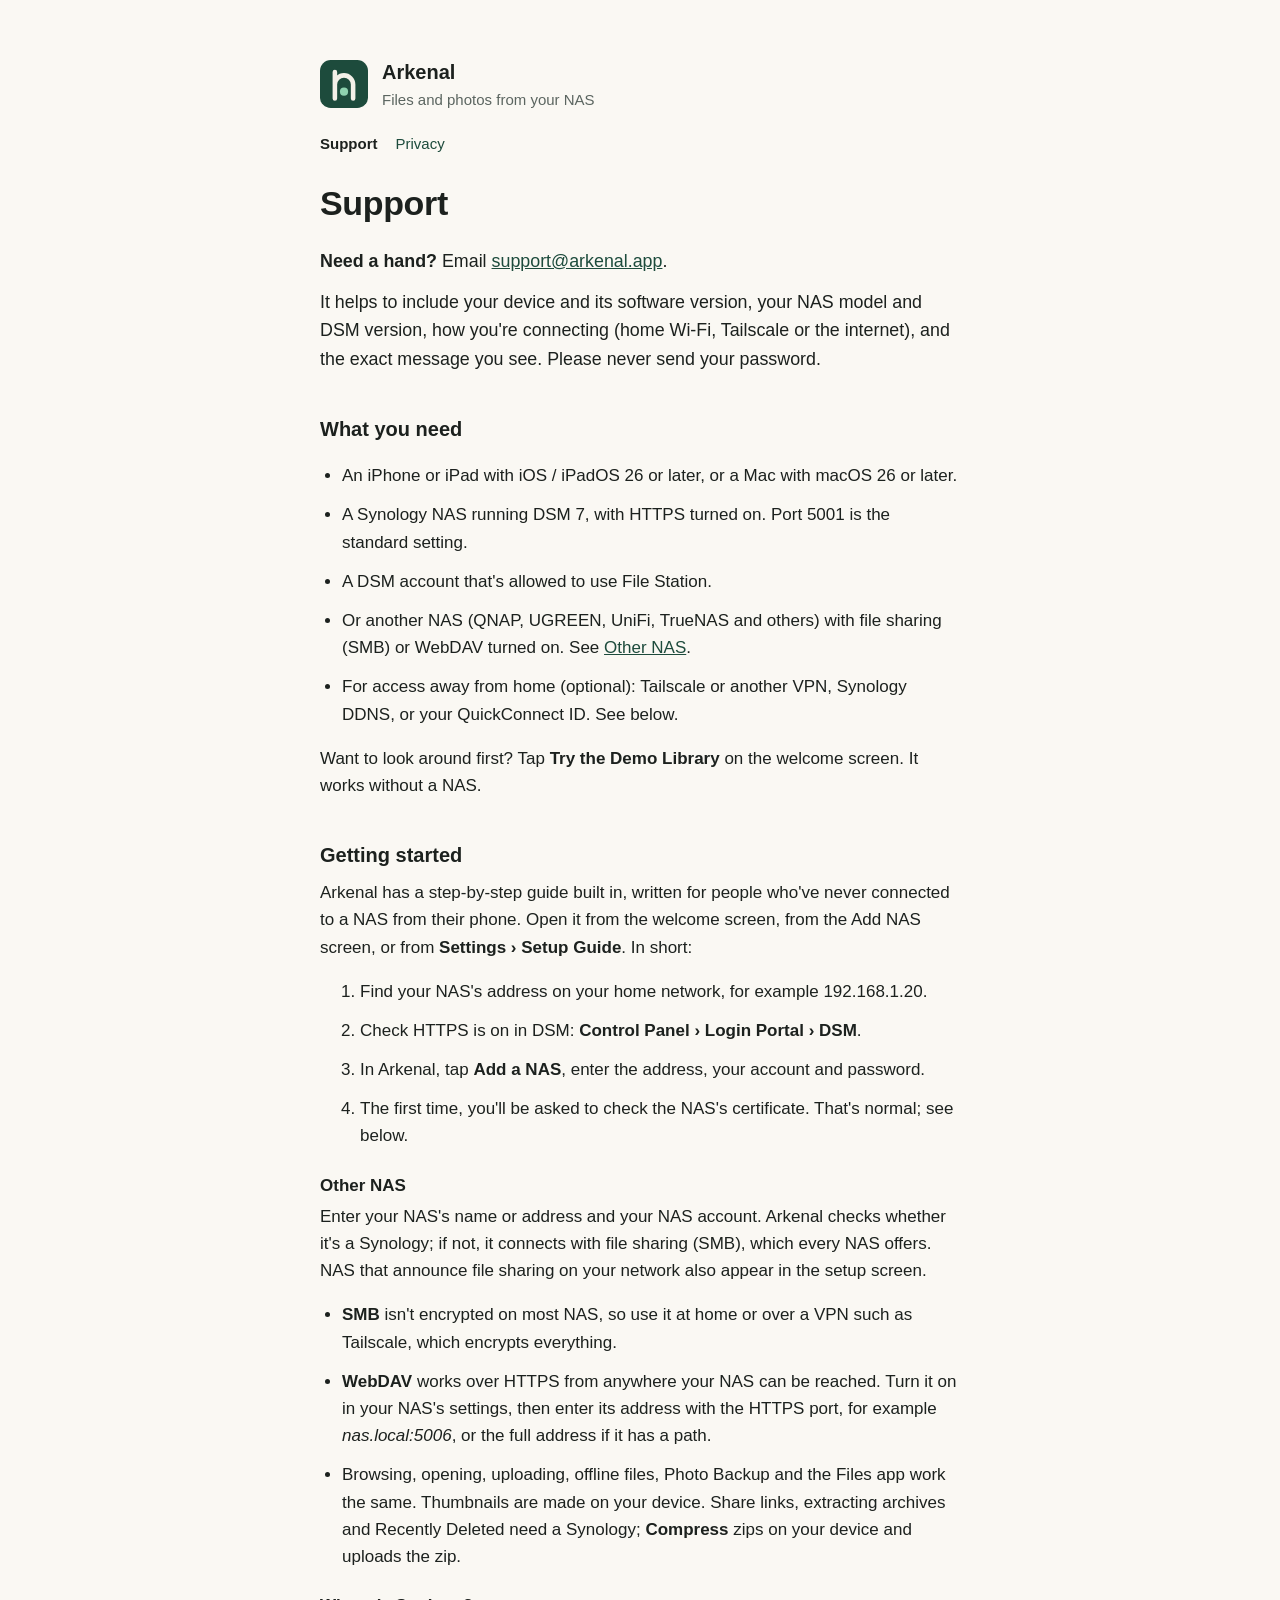
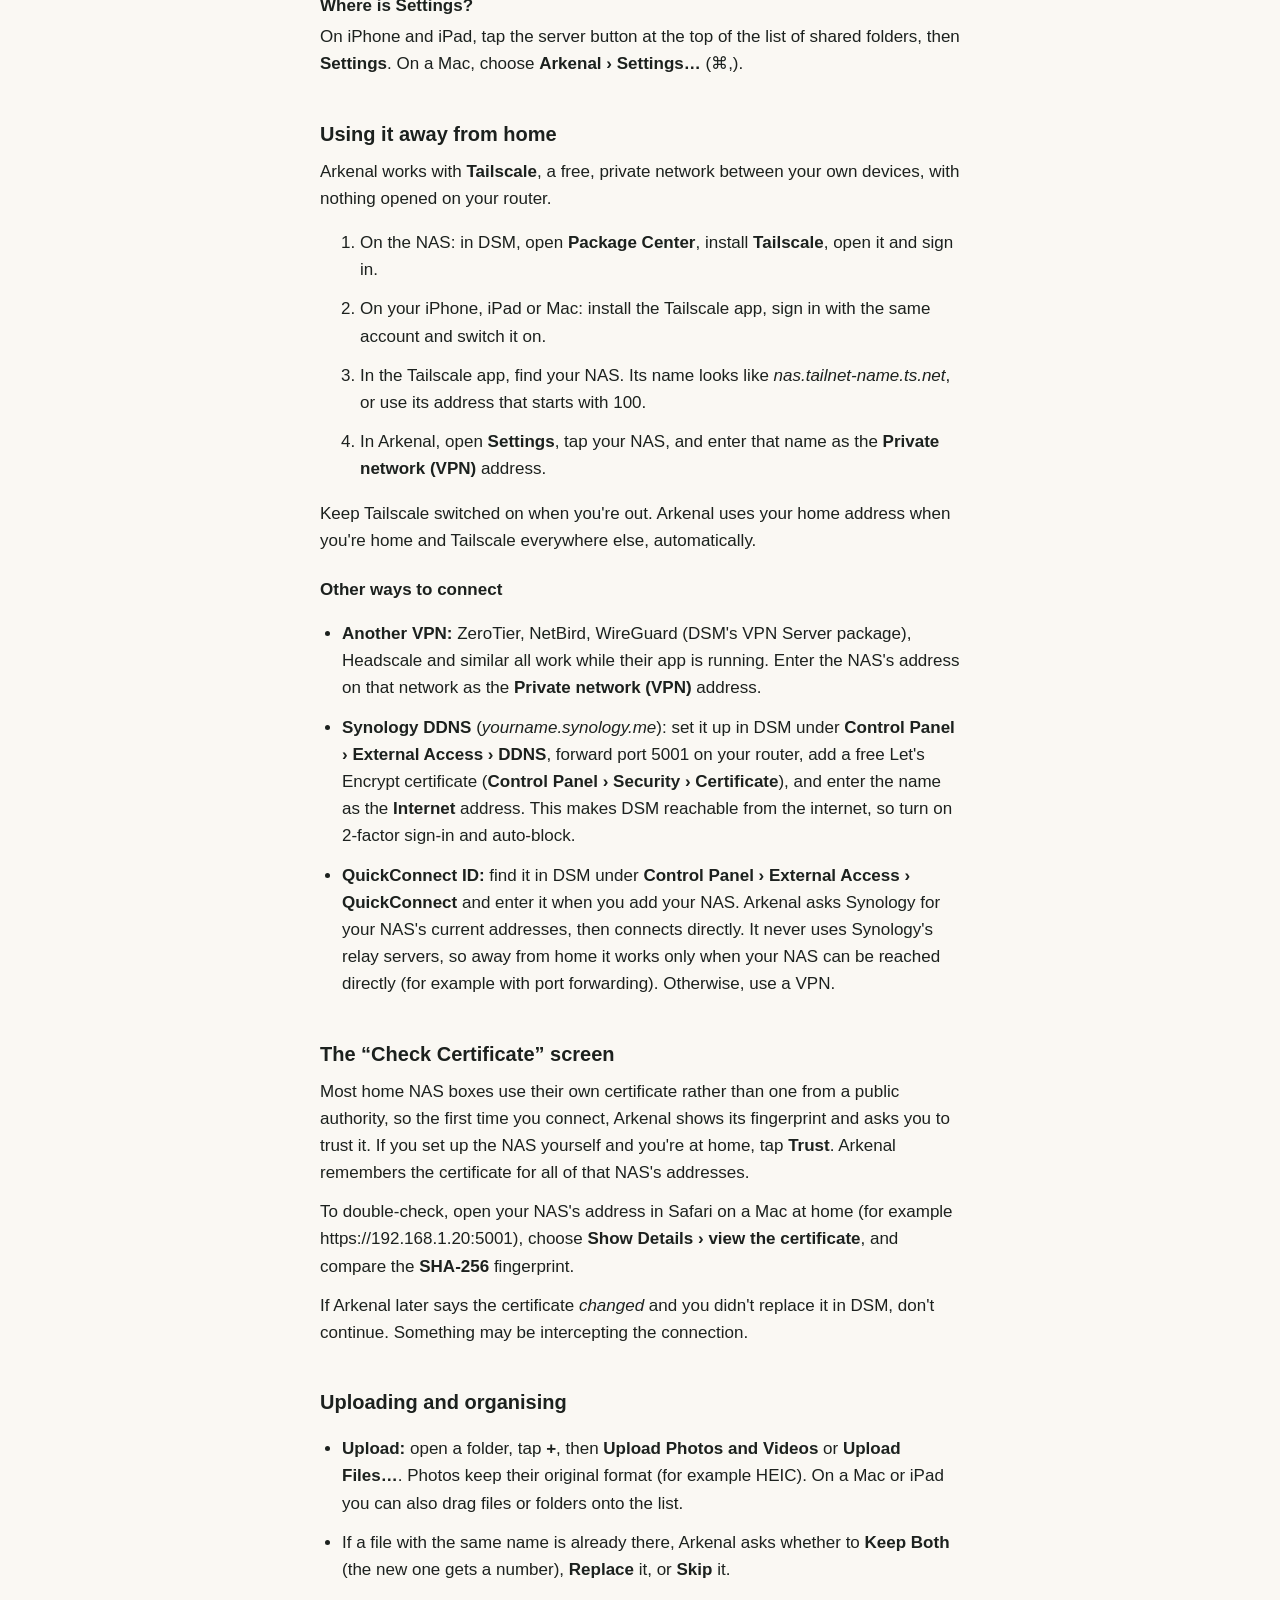
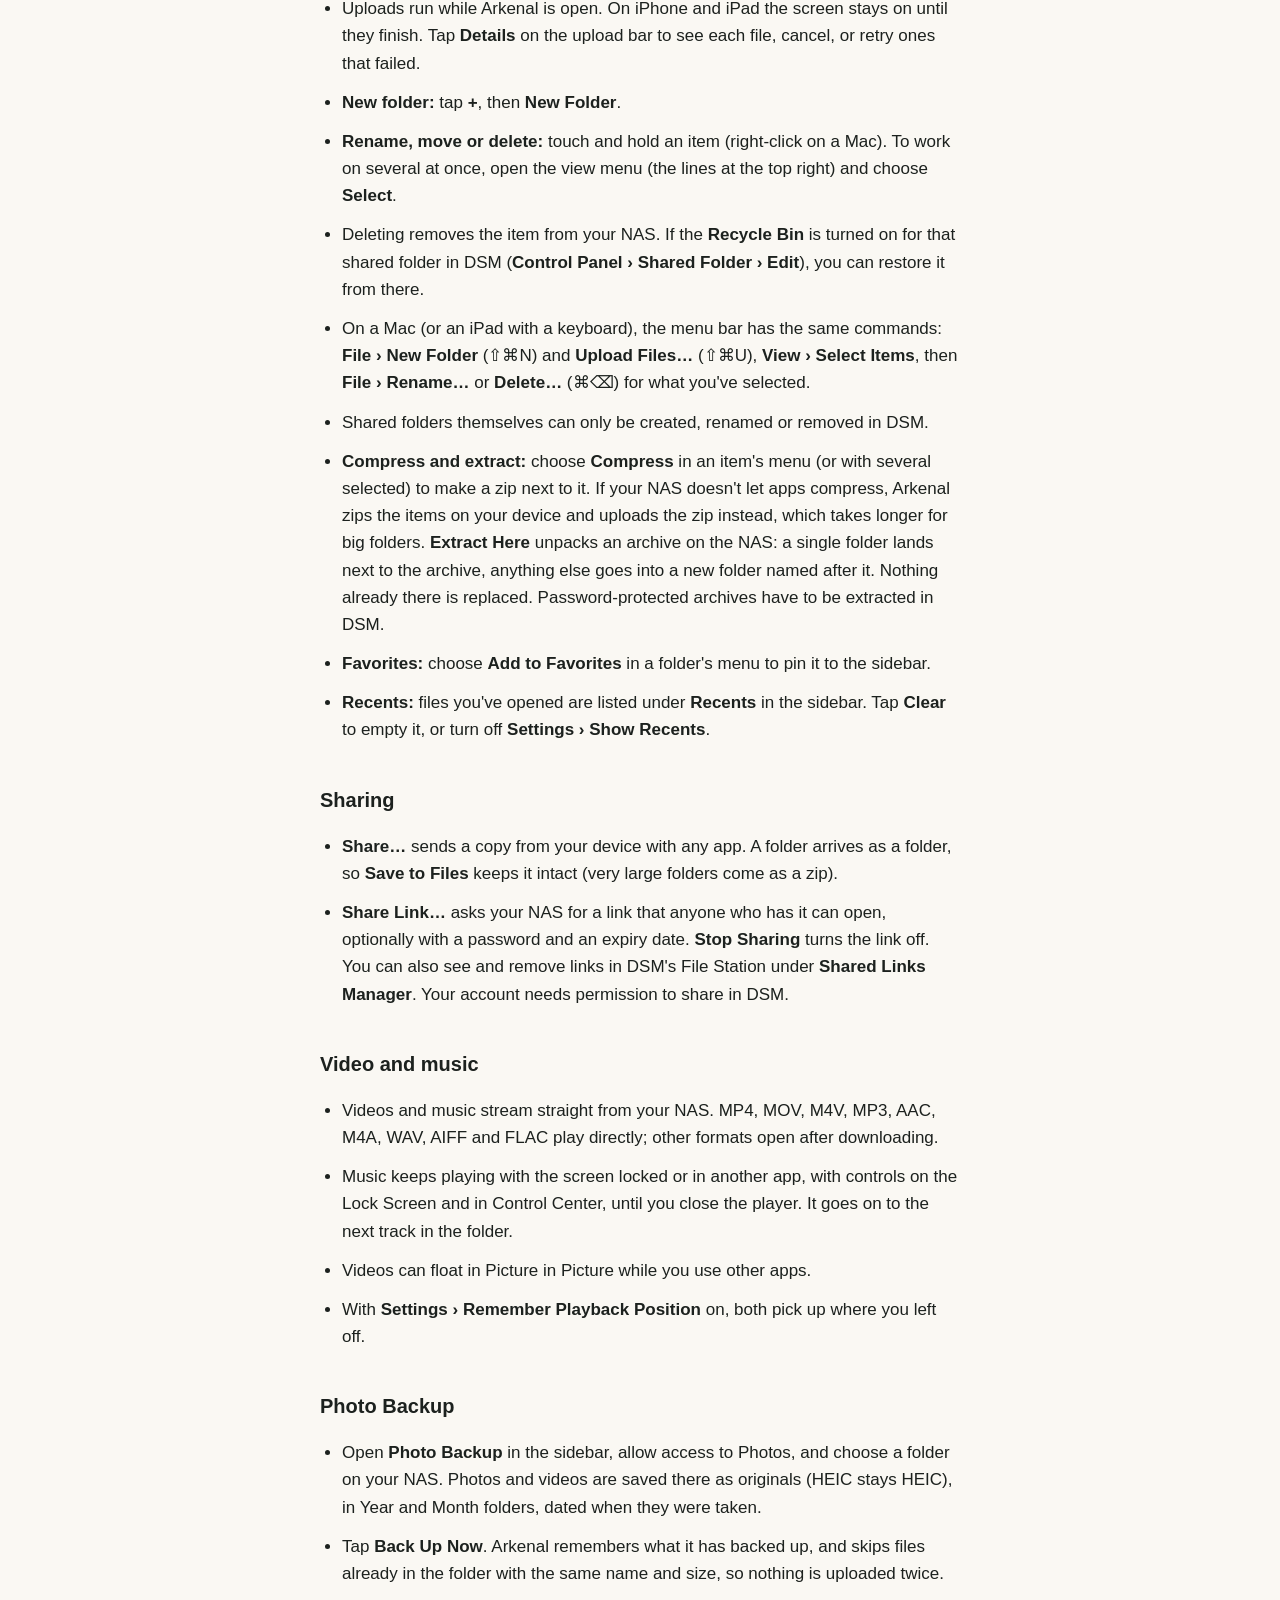
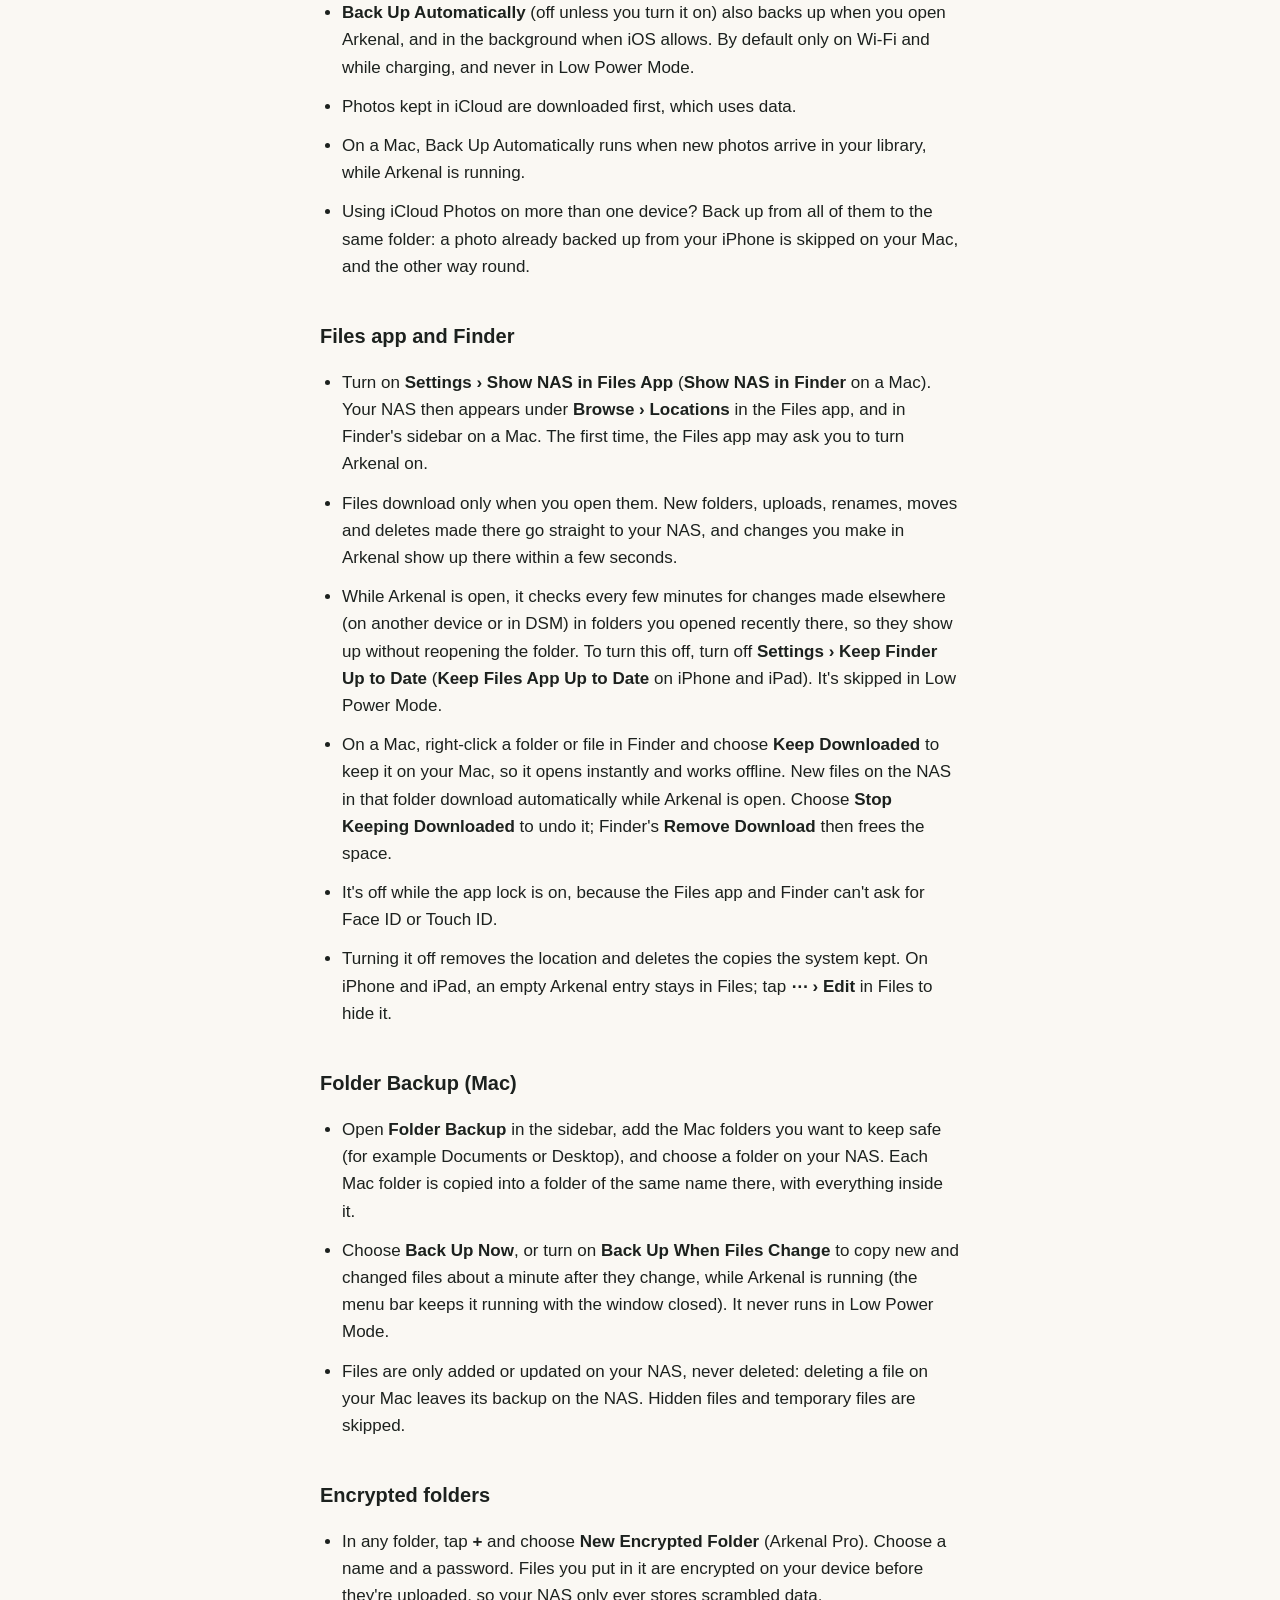
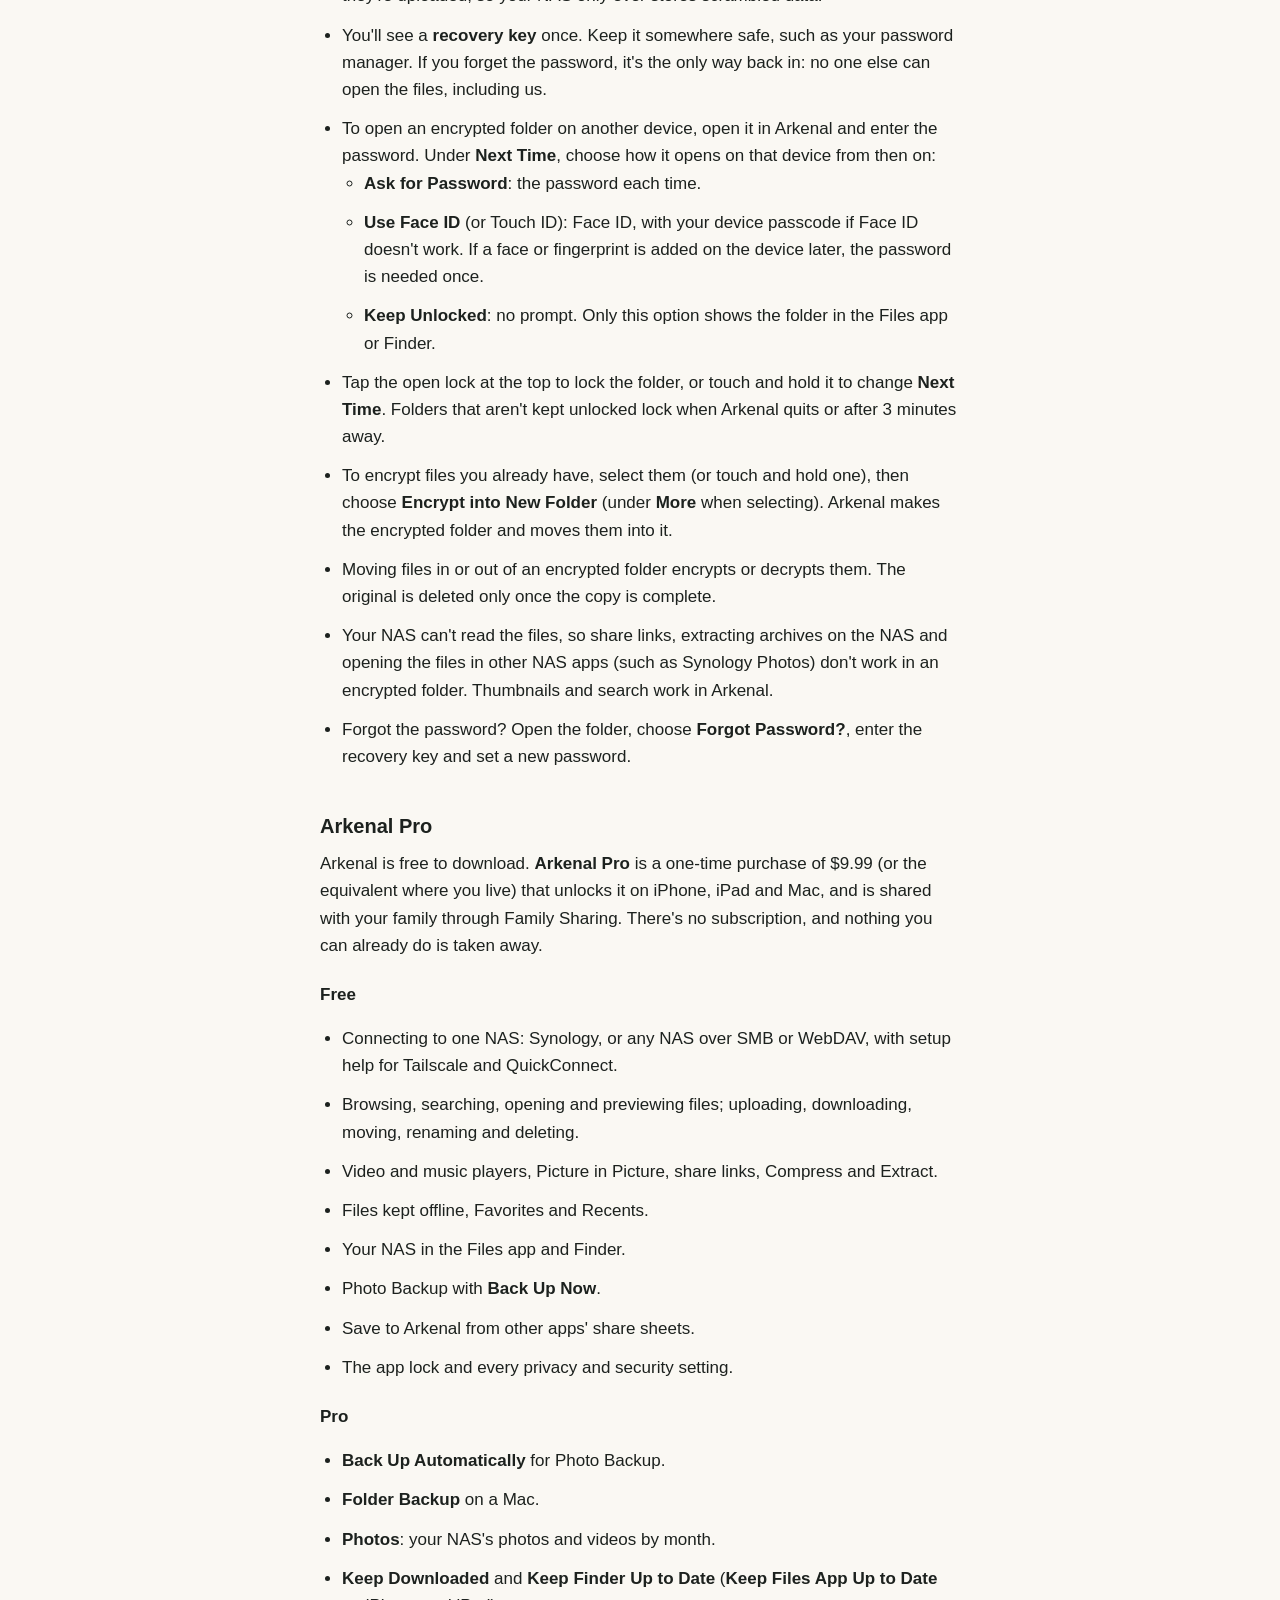
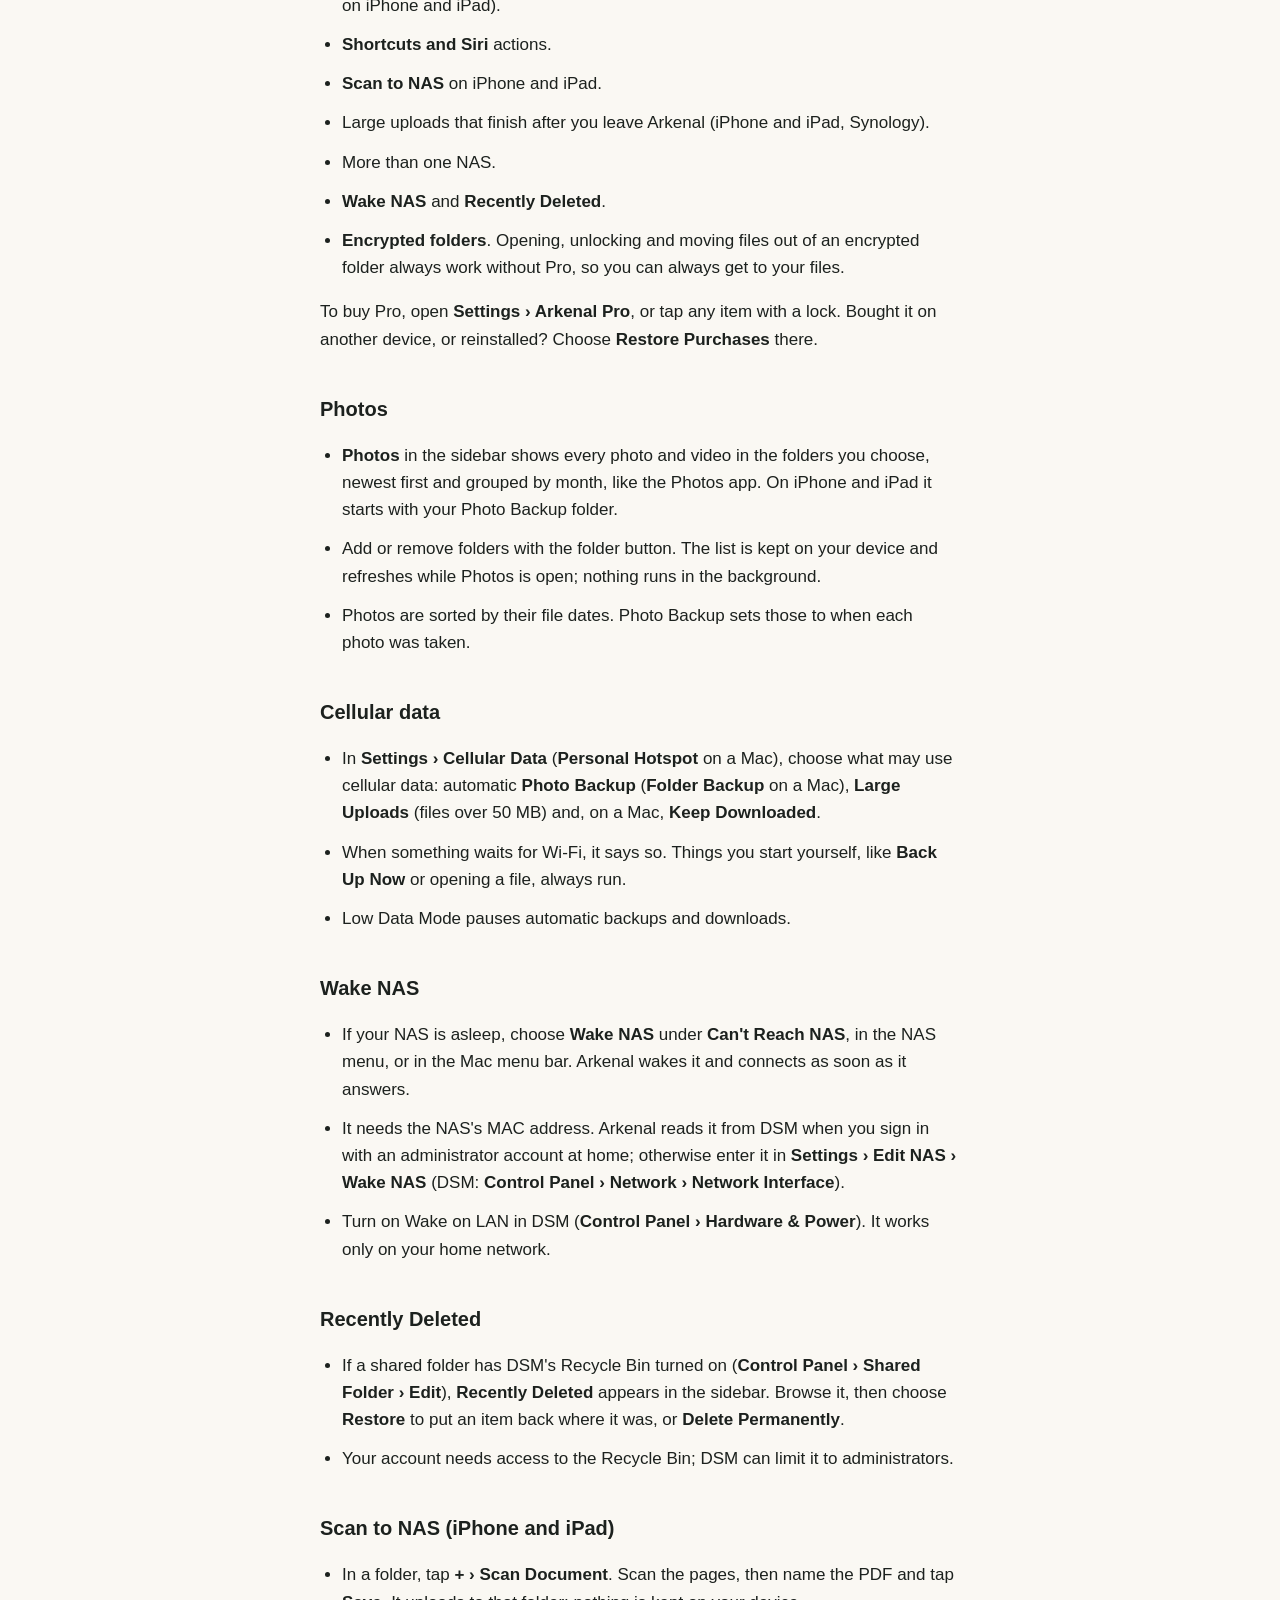
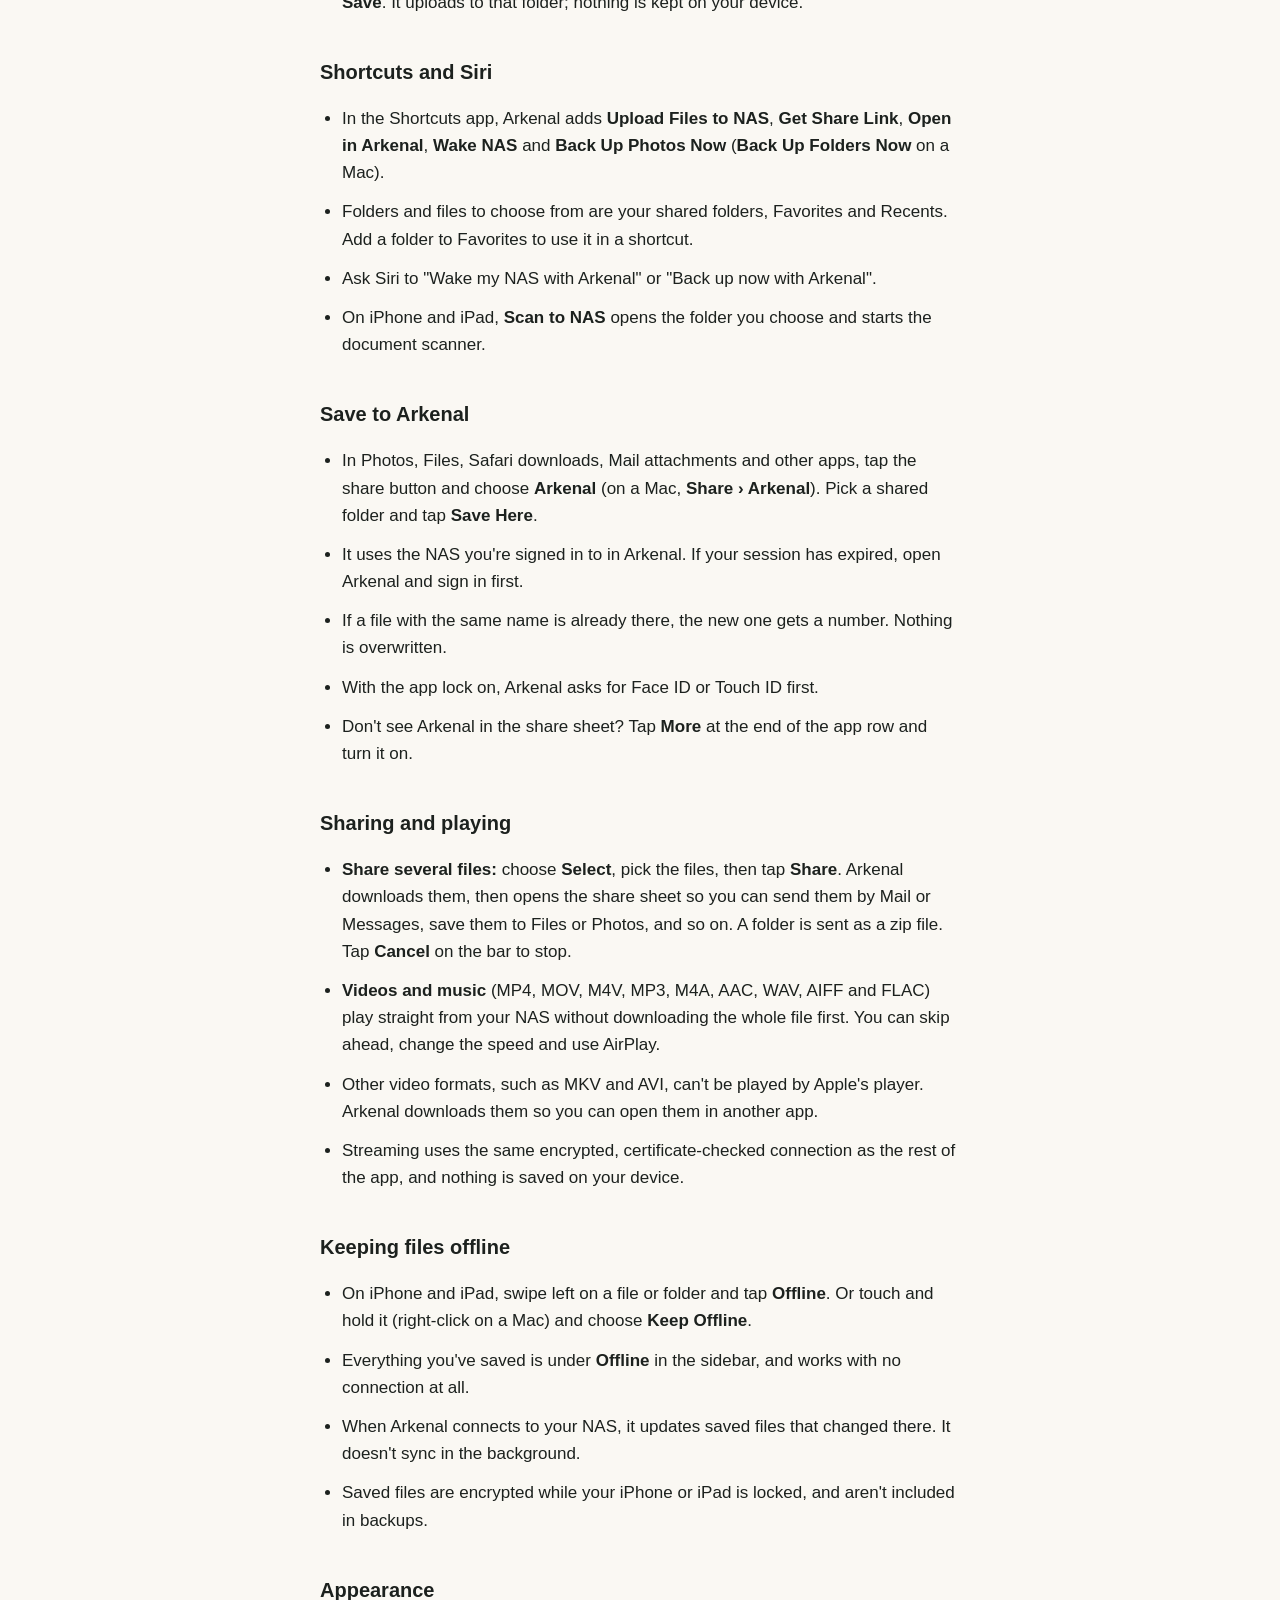
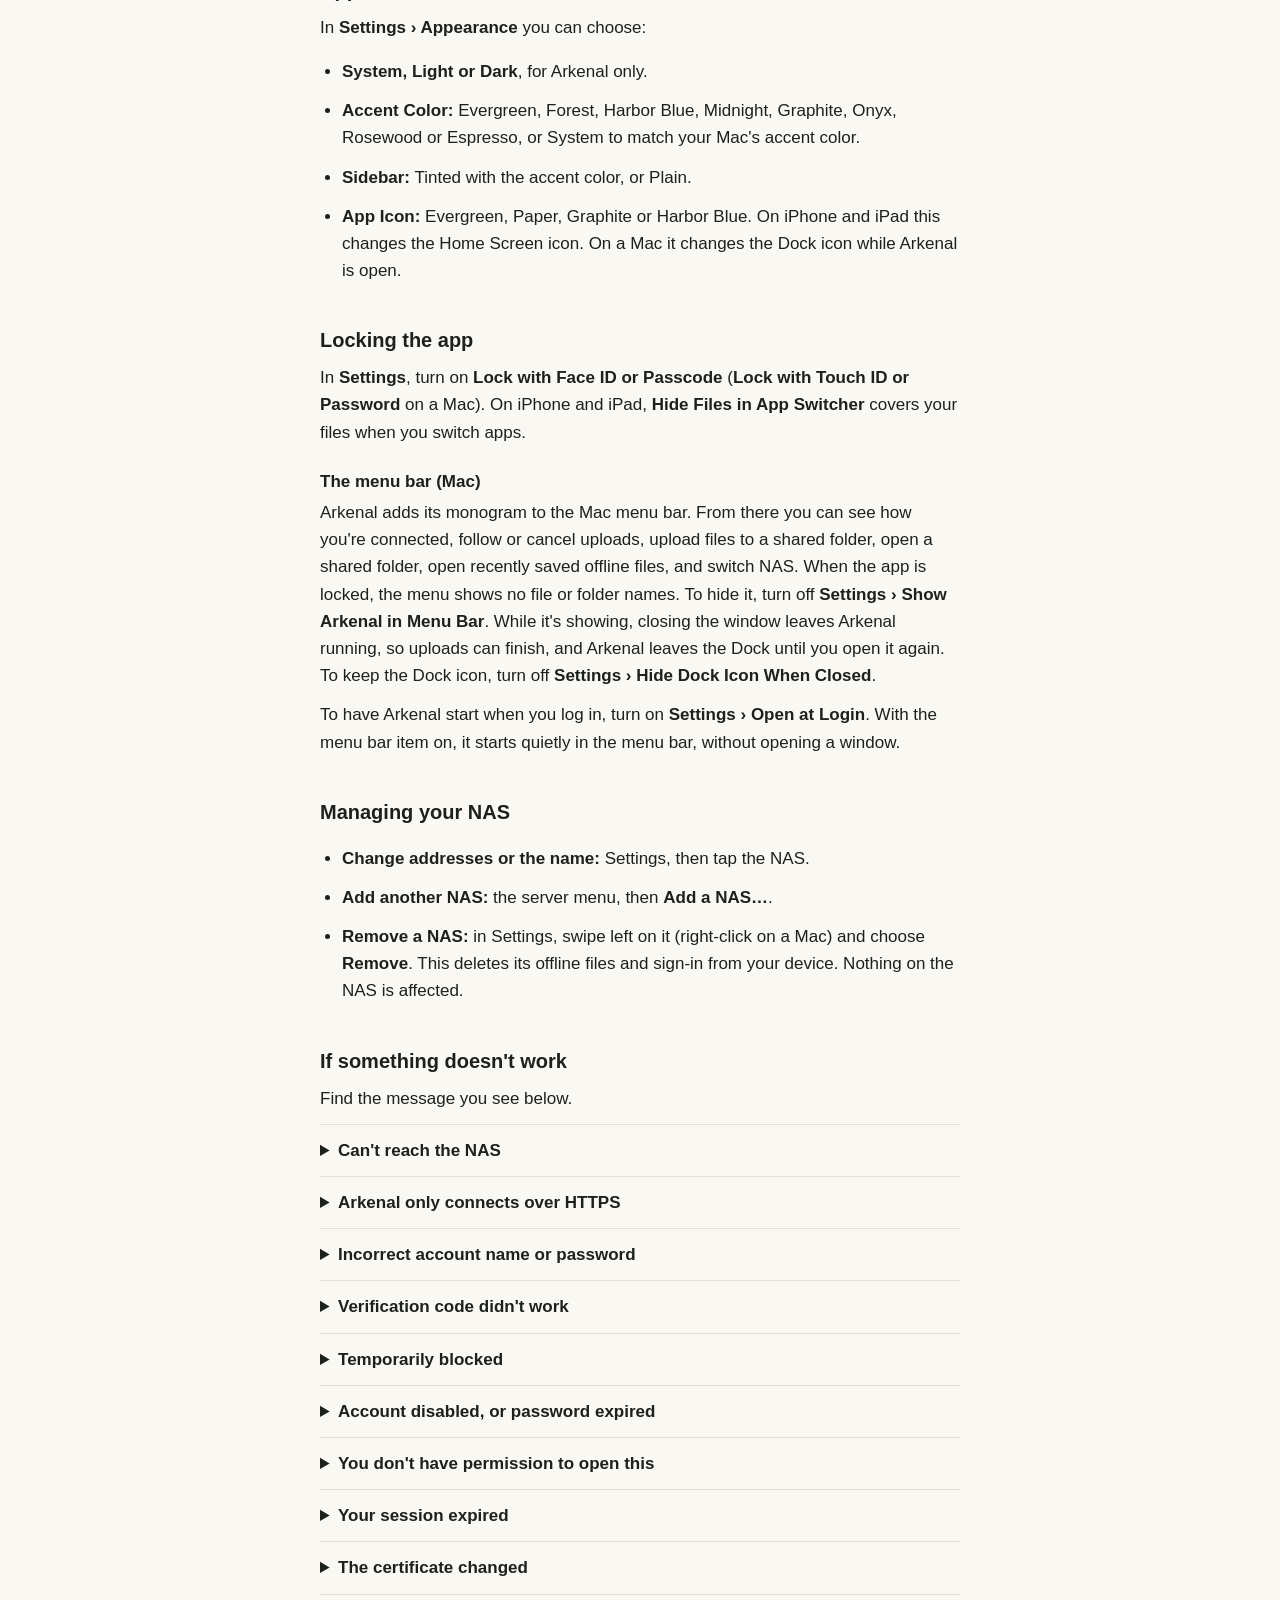
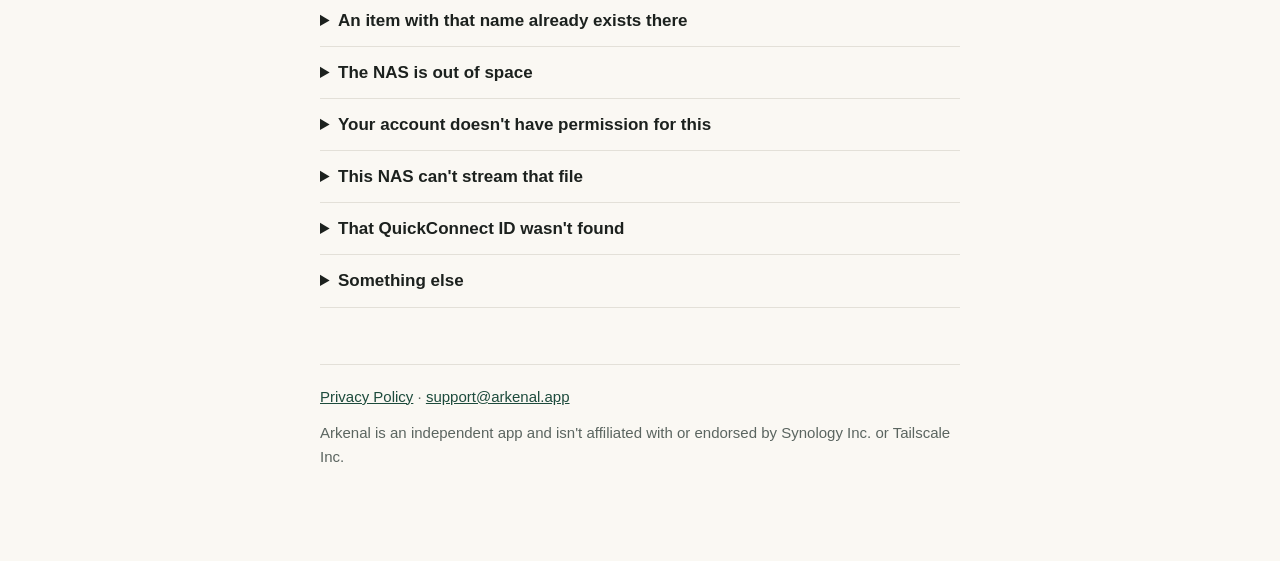
==== harbor/site/support.html @ 50173cc1 "Rename the app to Arkenal; Basalt is the default accent The NAS app is now Arkenal, published by Sno" ====
<!doctype html>
<html lang="en">
<head>
<meta charset="utf-8">
<meta name="viewport" content="width=device-width, initial-scale=1">
<title>Support · Arkenal</title>
<meta name="description" content="Help with Arkenal: setup, Tailscale, uploading, offline files and fixes for common messages.">
<link rel="stylesheet" href="style.css">
</head>
<body>
<main>
  <header>
    <svg viewBox="0 0 100 100" aria-hidden="true"><rect width="100" height="100" rx="22.4" fill="#1D4B3C"/><path d="M31 80 V25 M31 51 a19 19 0 0 1 38 0 V80" fill="none" stroke="#F3F0E8" stroke-width="9.5" stroke-linecap="round" stroke-linejoin="round"/><circle cx="50" cy="66" r="8.5" fill="#8FD3B0"/></svg>
    <div><div class="app">Arkenal</div><div class="muted">Files and photos from your NAS</div></div>
  </header>
  <nav><a href="support.html" aria-current="page">Support</a><a href="privacy.html">Privacy</a></nav>

  <h1>Support</h1>

  <div class="summary">
    <p><strong>Need a hand?</strong> Email <a href="mailto:support@arkenal.app">support@arkenal.app</a>.</p>
    <p>It helps to include your device and its software version, your NAS model and DSM version, how you're connecting (home Wi-Fi, Tailscale or the internet), and the exact message you see. Please never send your password.</p>
  </div>

  <h2>What you need</h2>
  <ul>
    <li>An iPhone or iPad with iOS / iPadOS 26 or later, or a Mac with macOS 26 or later.</li>
    <li>A Synology NAS running DSM 7, with HTTPS turned on. Port 5001 is the standard setting.</li>
    <li>A DSM account that's allowed to use File Station.</li>
    <li>Or another NAS (QNAP, UGREEN, UniFi, TrueNAS and others) with file sharing (SMB) or WebDAV turned on. See <a href="#other-nas">Other NAS</a>.</li>
    <li>For access away from home (optional): Tailscale or another VPN, Synology DDNS, or your QuickConnect ID. See below.</li>
  </ul>
  <p>Want to look around first? Tap <strong>Try the Demo Library</strong> on the welcome screen. It works without a NAS.</p>

  <h2>Getting started</h2>
  <p>Arkenal has a step-by-step guide built in, written for people who've never connected to a NAS from their phone. Open it from the welcome screen, from the Add NAS screen, or from <strong>Settings › Setup Guide</strong>. In short:</p>
  <ol>
    <li>Find your NAS's address on your home network, for example 192.168.1.20.</li>
    <li>Check HTTPS is on in DSM: <strong>Control Panel › Login Portal › DSM</strong>.</li>
    <li>In Arkenal, tap <strong>Add a NAS</strong>, enter the address, your account and password.</li>
    <li>The first time, you'll be asked to check the NAS's certificate. That's normal; see below.</li>
  </ol>

  <h3 id="other-nas">Other NAS</h3>
  <p>Enter your NAS's name or address and your NAS account. Arkenal checks whether it's a Synology; if not, it connects with file sharing (SMB), which every NAS offers. NAS that announce file sharing on your network also appear in the setup screen.</p>
  <ul>
    <li><strong>SMB</strong> isn't encrypted on most NAS, so use it at home or over a VPN such as Tailscale, which encrypts everything.</li>
    <li><strong>WebDAV</strong> works over HTTPS from anywhere your NAS can be reached. Turn it on in your NAS's settings, then enter its address with the HTTPS port, for example <em>nas.local:5006</em>, or the full address if it has a path.</li>
    <li>Browsing, opening, uploading, offline files, Photo Backup and the Files app work the same. Thumbnails are made on your device. Share links, extracting archives and Recently Deleted need a Synology; <strong>Compress</strong> zips on your device and uploads the zip.</li>
  </ul>

  <h3>Where is Settings?</h3>
  <p>On iPhone and iPad, tap the server button at the top of the list of shared folders, then <strong>Settings</strong>. On a Mac, choose <strong>Arkenal › Settings…</strong> (⌘,).</p>

  <h2>Using it away from home</h2>
  <p>Arkenal works with <strong>Tailscale</strong>, a free, private network between your own devices, with nothing opened on your router.</p>
  <ol>
    <li>On the NAS: in DSM, open <strong>Package Center</strong>, install <strong>Tailscale</strong>, open it and sign in.</li>
    <li>On your iPhone, iPad or Mac: install the Tailscale app, sign in with the same account and switch it on.</li>
    <li>In the Tailscale app, find your NAS. Its name looks like <em>nas.tailnet-name.ts.net</em>, or use its address that starts with 100.</li>
    <li>In Arkenal, open <strong>Settings</strong>, tap your NAS, and enter that name as the <strong>Private network (VPN)</strong> address.</li>
  </ol>
  <p>Keep Tailscale switched on when you're out. Arkenal uses your home address when you're home and Tailscale everywhere else, automatically.</p>

  <h3>Other ways to connect</h3>
  <ul>
    <li><strong>Another VPN:</strong> ZeroTier, NetBird, WireGuard (DSM's VPN Server package), Headscale and similar all work while their app is running. Enter the NAS's address on that network as the <strong>Private network (VPN)</strong> address.</li>
    <li><strong>Synology DDNS</strong> (<em>yourname.synology.me</em>): set it up in DSM under <strong>Control Panel › External Access › DDNS</strong>, forward port 5001 on your router, add a free Let's Encrypt certificate (<strong>Control Panel › Security › Certificate</strong>), and enter the name as the <strong>Internet</strong> address. This makes DSM reachable from the internet, so turn on 2-factor sign-in and auto-block.</li>
    <li><strong>QuickConnect ID:</strong> find it in DSM under <strong>Control Panel › External Access › QuickConnect</strong> and enter it when you add your NAS. Arkenal asks Synology for your NAS's current addresses, then connects directly. It never uses Synology's relay servers, so away from home it works only when your NAS can be reached directly (for example with port forwarding). Otherwise, use a VPN.</li>
  </ul>

  <h2>The “Check Certificate” screen</h2>
  <p>Most home NAS boxes use their own certificate rather than one from a public authority, so the first time you connect, Arkenal shows its fingerprint and asks you to trust it. If you set up the NAS yourself and you're at home, tap <strong>Trust</strong>. Arkenal remembers the certificate for all of that NAS's addresses.</p>
  <p>To double-check, open your NAS's address in Safari on a Mac at home (for example https://192.168.1.20:5001), choose <strong>Show Details › view the certificate</strong>, and compare the <strong>SHA-256</strong> fingerprint.</p>
  <p>If Arkenal later says the certificate <em>changed</em> and you didn't replace it in DSM, don't continue. Something may be intercepting the connection.</p>

  <h2>Uploading and organising</h2>
  <ul>
    <li><strong>Upload:</strong> open a folder, tap <strong>+</strong>, then <strong>Upload Photos and Videos</strong> or <strong>Upload Files…</strong>. Photos keep their original format (for example HEIC). On a Mac or iPad you can also drag files or folders onto the list.</li>
    <li>If a file with the same name is already there, Arkenal asks whether to <strong>Keep Both</strong> (the new one gets a number), <strong>Replace</strong> it, or <strong>Skip</strong> it.</li>
    <li>Uploads run while Arkenal is open. On iPhone and iPad the screen stays on until they finish. Tap <strong>Details</strong> on the upload bar to see each file, cancel, or retry ones that failed.</li>
    <li><strong>New folder:</strong> tap <strong>+</strong>, then <strong>New Folder</strong>.</li>
    <li><strong>Rename, move or delete:</strong> touch and hold an item (right-click on a Mac). To work on several at once, open the view menu (the lines at the top right) and choose <strong>Select</strong>.</li>
    <li>Deleting removes the item from your NAS. If the <strong>Recycle Bin</strong> is turned on for that shared folder in DSM (<strong>Control Panel › Shared Folder › Edit</strong>), you can restore it from there.</li>
    <li>On a Mac (or an iPad with a keyboard), the menu bar has the same commands: <strong>File › New Folder</strong> (⇧⌘N) and <strong>Upload Files…</strong> (⇧⌘U), <strong>View › Select Items</strong>, then <strong>File › Rename…</strong> or <strong>Delete…</strong> (⌘⌫) for what you've selected.</li>
    <li>Shared folders themselves can only be created, renamed or removed in DSM.</li>
    <li><strong>Compress and extract:</strong> choose <strong>Compress</strong> in an item's menu (or with several selected) to make a zip next to it. If your NAS doesn't let apps compress, Arkenal zips the items on your device and uploads the zip instead, which takes longer for big folders. <strong>Extract Here</strong> unpacks an archive on the NAS: a single folder lands next to the archive, anything else goes into a new folder named after it. Nothing already there is replaced. Password-protected archives have to be extracted in DSM.</li>
    <li><strong>Favorites:</strong> choose <strong>Add to Favorites</strong> in a folder's menu to pin it to the sidebar.</li>
    <li><strong>Recents:</strong> files you've opened are listed under <strong>Recents</strong> in the sidebar. Tap <strong>Clear</strong> to empty it, or turn off <strong>Settings › Show Recents</strong>.</li>
  </ul>

  <h2>Sharing</h2>
  <ul>
    <li><strong>Share…</strong> sends a copy from your device with any app. A folder arrives as a folder, so <strong>Save to Files</strong> keeps it intact (very large folders come as a zip).</li>
    <li><strong>Share Link…</strong> asks your NAS for a link that anyone who has it can open, optionally with a password and an expiry date. <strong>Stop Sharing</strong> turns the link off. You can also see and remove links in DSM's File Station under <strong>Shared Links Manager</strong>. Your account needs permission to share in DSM.</li>
  </ul>

  <h2>Video and music</h2>
  <ul>
    <li>Videos and music stream straight from your NAS. MP4, MOV, M4V, MP3, AAC, M4A, WAV, AIFF and FLAC play directly; other formats open after downloading.</li>
    <li>Music keeps playing with the screen locked or in another app, with controls on the Lock Screen and in Control Center, until you close the player. It goes on to the next track in the folder.</li>
    <li>Videos can float in Picture in Picture while you use other apps.</li>
    <li>With <strong>Settings › Remember Playback Position</strong> on, both pick up where you left off.</li>
  </ul>

  <h2>Photo Backup</h2>
  <ul>
    <li>Open <strong>Photo Backup</strong> in the sidebar, allow access to Photos, and choose a folder on your NAS. Photos and videos are saved there as originals (HEIC stays HEIC), in Year and Month folders, dated when they were taken.</li>
    <li>Tap <strong>Back Up Now</strong>. Arkenal remembers what it has backed up, and skips files already in the folder with the same name and size, so nothing is uploaded twice.</li>
    <li><strong>Back Up Automatically</strong> (off unless you turn it on) also backs up when you open Arkenal, and in the background when iOS allows. By default only on Wi-Fi and while charging, and never in Low Power Mode.</li>
    <li>Photos kept in iCloud are downloaded first, which uses data.</li>
    <li>On a Mac, Back Up Automatically runs when new photos arrive in your library, while Arkenal is running.</li>
    <li>Using iCloud Photos on more than one device? Back up from all of them to the same folder: a photo already backed up from your iPhone is skipped on your Mac, and the other way round.</li>
  </ul>

  <h2>Files app and Finder</h2>
  <ul>
    <li>Turn on <strong>Settings › Show NAS in Files App</strong> (<strong>Show NAS in Finder</strong> on a Mac). Your NAS then appears under <strong>Browse › Locations</strong> in the Files app, and in Finder's sidebar on a Mac. The first time, the Files app may ask you to turn Arkenal on.</li>
    <li>Files download only when you open them. New folders, uploads, renames, moves and deletes made there go straight to your NAS, and changes you make in Arkenal show up there within a few seconds.</li>
    <li>While Arkenal is open, it checks every few minutes for changes made elsewhere (on another device or in DSM) in folders you opened recently there, so they show up without reopening the folder. To turn this off, turn off <strong>Settings › Keep Finder Up to Date</strong> (<strong>Keep Files App Up to Date</strong> on iPhone and iPad). It's skipped in Low Power Mode.</li>
    <li>On a Mac, right-click a folder or file in Finder and choose <strong>Keep Downloaded</strong> to keep it on your Mac, so it opens instantly and works offline. New files on the NAS in that folder download automatically while Arkenal is open. Choose <strong>Stop Keeping Downloaded</strong> to undo it; Finder's <strong>Remove Download</strong> then frees the space.</li>
    <li>It's off while the app lock is on, because the Files app and Finder can't ask for Face ID or Touch ID.</li>
    <li>Turning it off removes the location and deletes the copies the system kept. On iPhone and iPad, an empty Arkenal entry stays in Files; tap <strong>⋯ › Edit</strong> in Files to hide it.</li>
  </ul>

  <h2>Folder Backup (Mac)</h2>
  <ul>
    <li>Open <strong>Folder Backup</strong> in the sidebar, add the Mac folders you want to keep safe (for example Documents or Desktop), and choose a folder on your NAS. Each Mac folder is copied into a folder of the same name there, with everything inside it.</li>
    <li>Choose <strong>Back Up Now</strong>, or turn on <strong>Back Up When Files Change</strong> to copy new and changed files about a minute after they change, while Arkenal is running (the menu bar keeps it running with the window closed). It never runs in Low Power Mode.</li>
    <li>Files are only added or updated on your NAS, never deleted: deleting a file on your Mac leaves its backup on the NAS. Hidden files and temporary files are skipped.</li>
  </ul>

  <h2>Encrypted folders</h2>
  <ul>
    <li>In any folder, tap <strong>+</strong> and choose <strong>New Encrypted Folder</strong> (Arkenal Pro). Choose a name and a password. Files you put in it are encrypted on your device before they're uploaded, so your NAS only ever stores scrambled data.</li>
    <li>You'll see a <strong>recovery key</strong> once. Keep it somewhere safe, such as your password manager. If you forget the password, it's the only way back in: no one else can open the files, including us.</li>
    <li>To open an encrypted folder on another device, open it in Arkenal and enter the password. Under <strong>Next Time</strong>, choose how it opens on that device from then on:
      <ul>
        <li><strong>Ask for Password</strong>: the password each time.</li>
        <li><strong>Use Face ID</strong> (or Touch ID): Face ID, with your device passcode if Face ID doesn't work. If a face or fingerprint is added on the device later, the password is needed once.</li>
        <li><strong>Keep Unlocked</strong>: no prompt. Only this option shows the folder in the Files app or Finder.</li>
      </ul>
    </li>
    <li>Tap the open lock at the top to lock the folder, or touch and hold it to change <strong>Next Time</strong>. Folders that aren't kept unlocked lock when Arkenal quits or after 3 minutes away.</li>
    <li>To encrypt files you already have, select them (or touch and hold one), then choose <strong>Encrypt into New Folder</strong> (under <strong>More</strong> when selecting). Arkenal makes the encrypted folder and moves them into it.</li>
    <li>Moving files in or out of an encrypted folder encrypts or decrypts them. The original is deleted only once the copy is complete.</li>
    <li>Your NAS can't read the files, so share links, extracting archives on the NAS and opening the files in other NAS apps (such as Synology Photos) don't work in an encrypted folder. Thumbnails and search work in Arkenal.</li>
    <li>Forgot the password? Open the folder, choose <strong>Forgot Password?</strong>, enter the recovery key and set a new password.</li>
  </ul>

  <h2>Arkenal Pro</h2>
  <p>Arkenal is free to download. <strong>Arkenal Pro</strong> is a one-time purchase of $9.99 (or the equivalent where you live) that unlocks it on iPhone, iPad and Mac, and is shared with your family through Family Sharing. There's no subscription, and nothing you can already do is taken away.</p>

  <h3>Free</h3>
  <ul>
    <li>Connecting to one NAS: Synology, or any NAS over SMB or WebDAV, with setup help for Tailscale and QuickConnect.</li>
    <li>Browsing, searching, opening and previewing files; uploading, downloading, moving, renaming and deleting.</li>
    <li>Video and music players, Picture in Picture, share links, Compress and Extract.</li>
    <li>Files kept offline, Favorites and Recents.</li>
    <li>Your NAS in the Files app and Finder.</li>
    <li>Photo Backup with <strong>Back Up Now</strong>.</li>
    <li>Save to Arkenal from other apps' share sheets.</li>
    <li>The app lock and every privacy and security setting.</li>
  </ul>

  <h3>Pro</h3>
  <ul>
    <li><strong>Back Up Automatically</strong> for Photo Backup.</li>
    <li><strong>Folder Backup</strong> on a Mac.</li>
    <li><strong>Photos</strong>: your NAS's photos and videos by month.</li>
    <li><strong>Keep Downloaded</strong> and <strong>Keep Finder Up to Date</strong> (<strong>Keep Files App Up to Date</strong> on iPhone and iPad).</li>
    <li><strong>Shortcuts and Siri</strong> actions.</li>
    <li><strong>Scan to NAS</strong> on iPhone and iPad.</li>
    <li>Large uploads that finish after you leave Arkenal (iPhone and iPad, Synology).</li>
    <li>More than one NAS.</li>
    <li><strong>Wake NAS</strong> and <strong>Recently Deleted</strong>.</li>
    <li><strong>Encrypted folders</strong>. Opening, unlocking and moving files out of an encrypted folder always work without Pro, so you can always get to your files.</li>
  </ul>
  <p>To buy Pro, open <strong>Settings › Arkenal Pro</strong>, or tap any item with a lock. Bought it on another device, or reinstalled? Choose <strong>Restore Purchases</strong> there.</p>

  <h2>Photos</h2>
  <ul>
    <li><strong>Photos</strong> in the sidebar shows every photo and video in the folders you choose, newest first and grouped by month, like the Photos app. On iPhone and iPad it starts with your Photo Backup folder.</li>
    <li>Add or remove folders with the folder button. The list is kept on your device and refreshes while Photos is open; nothing runs in the background.</li>
    <li>Photos are sorted by their file dates. Photo Backup sets those to when each photo was taken.</li>
  </ul>

  <h2>Cellular data</h2>
  <ul>
    <li>In <strong>Settings › Cellular Data</strong> (<strong>Personal Hotspot</strong> on a Mac), choose what may use cellular data: automatic <strong>Photo Backup</strong> (<strong>Folder Backup</strong> on a Mac), <strong>Large Uploads</strong> (files over 50 MB) and, on a Mac, <strong>Keep Downloaded</strong>.</li>
    <li>When something waits for Wi-Fi, it says so. Things you start yourself, like <strong>Back Up Now</strong> or opening a file, always run.</li>
    <li>Low Data Mode pauses automatic backups and downloads.</li>
  </ul>

  <h2>Wake NAS</h2>
  <ul>
    <li>If your NAS is asleep, choose <strong>Wake NAS</strong> under <strong>Can't Reach NAS</strong>, in the NAS menu, or in the Mac menu bar. Arkenal wakes it and connects as soon as it answers.</li>
    <li>It needs the NAS's MAC address. Arkenal reads it from DSM when you sign in with an administrator account at home; otherwise enter it in <strong>Settings › Edit NAS › Wake NAS</strong> (DSM: <strong>Control Panel › Network › Network Interface</strong>).</li>
    <li>Turn on Wake on LAN in DSM (<strong>Control Panel › Hardware &amp; Power</strong>). It works only on your home network.</li>
  </ul>

  <h2>Recently Deleted</h2>
  <ul>
    <li>If a shared folder has DSM's Recycle Bin turned on (<strong>Control Panel › Shared Folder › Edit</strong>), <strong>Recently Deleted</strong> appears in the sidebar. Browse it, then choose <strong>Restore</strong> to put an item back where it was, or <strong>Delete Permanently</strong>.</li>
    <li>Your account needs access to the Recycle Bin; DSM can limit it to administrators.</li>
  </ul>

  <h2>Scan to NAS (iPhone and iPad)</h2>
  <ul>
    <li>In a folder, tap <strong>+ › Scan Document</strong>. Scan the pages, then name the PDF and tap <strong>Save</strong>. It uploads to that folder; nothing is kept on your device.</li>
  </ul>

  <h2>Shortcuts and Siri</h2>
  <ul>
    <li>In the Shortcuts app, Arkenal adds <strong>Upload Files to NAS</strong>, <strong>Get Share Link</strong>, <strong>Open in Arkenal</strong>, <strong>Wake NAS</strong> and <strong>Back Up Photos Now</strong> (<strong>Back Up Folders Now</strong> on a Mac).</li>
    <li>Folders and files to choose from are your shared folders, Favorites and Recents. Add a folder to Favorites to use it in a shortcut.</li>
    <li>Ask Siri to "Wake my NAS with Arkenal" or "Back up now with Arkenal".</li>
    <li>On iPhone and iPad, <strong>Scan to NAS</strong> opens the folder you choose and starts the document scanner.</li>
  </ul>

  <h2>Save to Arkenal</h2>
  <ul>
    <li>In Photos, Files, Safari downloads, Mail attachments and other apps, tap the share button and choose <strong>Arkenal</strong> (on a Mac, <strong>Share › Arkenal</strong>). Pick a shared folder and tap <strong>Save Here</strong>.</li>
    <li>It uses the NAS you're signed in to in Arkenal. If your session has expired, open Arkenal and sign in first.</li>
    <li>If a file with the same name is already there, the new one gets a number. Nothing is overwritten.</li>
    <li>With the app lock on, Arkenal asks for Face ID or Touch ID first.</li>
    <li>Don't see Arkenal in the share sheet? Tap <strong>More</strong> at the end of the app row and turn it on.</li>
  </ul>

  <h2>Sharing and playing</h2>
  <ul>
    <li><strong>Share several files:</strong> choose <strong>Select</strong>, pick the files, then tap <strong>Share</strong>. Arkenal downloads them, then opens the share sheet so you can send them by Mail or Messages, save them to Files or Photos, and so on. A folder is sent as a zip file. Tap <strong>Cancel</strong> on the bar to stop.</li>
    <li><strong>Videos and music</strong> (MP4, MOV, M4V, MP3, M4A, AAC, WAV, AIFF and FLAC) play straight from your NAS without downloading the whole file first. You can skip ahead, change the speed and use AirPlay.</li>
    <li>Other video formats, such as MKV and AVI, can't be played by Apple's player. Arkenal downloads them so you can open them in another app.</li>
    <li>Streaming uses the same encrypted, certificate-checked connection as the rest of the app, and nothing is saved on your device.</li>
  </ul>

  <h2>Keeping files offline</h2>
  <ul>
    <li>On iPhone and iPad, swipe left on a file or folder and tap <strong>Offline</strong>. Or touch and hold it (right-click on a Mac) and choose <strong>Keep Offline</strong>.</li>
    <li>Everything you've saved is under <strong>Offline</strong> in the sidebar, and works with no connection at all.</li>
    <li>When Arkenal connects to your NAS, it updates saved files that changed there. It doesn't sync in the background.</li>
    <li>Saved files are encrypted while your iPhone or iPad is locked, and aren't included in backups.</li>
  </ul>

  <h2>Appearance</h2>
  <p>In <strong>Settings › Appearance</strong> you can choose:</p>
  <ul>
    <li><strong>System, Light or Dark</strong>, for Arkenal only.</li>
    <li><strong>Accent Color:</strong> Evergreen, Forest, Harbor Blue, Midnight, Graphite, Onyx, Rosewood or Espresso, or System to match your Mac's accent color.</li>
    <li><strong>Sidebar:</strong> Tinted with the accent color, or Plain.</li>
    <li><strong>App Icon:</strong> Evergreen, Paper, Graphite or Harbor Blue. On iPhone and iPad this changes the Home Screen icon. On a Mac it changes the Dock icon while Arkenal is open.</li>
  </ul>

  <h2>Locking the app</h2>
  <p>In <strong>Settings</strong>, turn on <strong>Lock with Face ID or Passcode</strong> (<strong>Lock with Touch ID or Password</strong> on a Mac). On iPhone and iPad, <strong>Hide Files in App Switcher</strong> covers your files when you switch apps.</p>

  <h3>The menu bar (Mac)</h3>
  <p>Arkenal adds its monogram to the Mac menu bar. From there you can see how you're connected, follow or cancel uploads, upload files to a shared folder, open a shared folder, open recently saved offline files, and switch NAS. When the app is locked, the menu shows no file or folder names. To hide it, turn off <strong>Settings › Show Arkenal in Menu Bar</strong>. While it's showing, closing the window leaves Arkenal running, so uploads can finish, and Arkenal leaves the Dock until you open it again. To keep the Dock icon, turn off <strong>Settings › Hide Dock Icon When Closed</strong>.</p>
  <p>To have Arkenal start when you log in, turn on <strong>Settings › Open at Login</strong>. With the menu bar item on, it starts quietly in the menu bar, without opening a window.</p>

  <h2>Managing your NAS</h2>
  <ul>
    <li><strong>Change addresses or the name:</strong> Settings, then tap the NAS.</li>
    <li><strong>Add another NAS:</strong> the server menu, then <strong>Add a NAS…</strong>.</li>
    <li><strong>Remove a NAS:</strong> in Settings, swipe left on it (right-click on a Mac) and choose <strong>Remove</strong>. This deletes its offline files and sign-in from your device. Nothing on the NAS is affected.</li>
  </ul>

  <h2>If something doesn't work</h2>
  <p>Find the message you see below.</p>

  <details>
    <summary>Can't reach the NAS</summary>
    <p class="msg">“Can't reach the NAS. Check that you're on your home network, or that your VPN (such as Tailscale) is connected.”</p>
    <ul>
      <li>At home: check this device is on your home Wi-Fi, and that the address in Settings is right.</li>
      <li>Away: make sure Tailscale (or your other VPN) is switched on and shows your NAS as connected.</li>
      <li>Using QuickConnect away from home? It only finds direct routes to your NAS. If your router doesn't forward a port to it, add a VPN address instead.</li>
      <li>On iPhone and iPad, check <strong>Settings › Privacy & Security › Local Network</strong> allows Arkenal.</li>
      <li>Your saved offline files keep working in the meantime.</li>
    </ul>
  </details>
  <details>
    <summary>Arkenal only connects over HTTPS</summary>
    <p>Arkenal never uses plain HTTP, so your password is always encrypted. Remove “http://” from the address, turn on HTTPS in DSM (<strong>Control Panel › Login Portal</strong>), and use port 5001.</p>
  </details>
  <details>
    <summary>Incorrect account name or password</summary>
    <p>Use the same account and password you use to sign in to DSM in a web browser. Account names are not the same as display names.</p>
  </details>
  <details>
    <summary>Verification code didn't work</summary>
    <p class="msg">“That verification code didn't work. Try the next one.”</p>
    <p>Codes change every 30 seconds. Wait for a new one, and check the time on your phone and NAS is set automatically. Turn on <strong>Remember this device</strong> so you're not asked again.</p>
  </details>
  <details>
    <summary>Temporarily blocked</summary>
    <p class="msg">“The NAS has temporarily blocked this device after too many failed sign-ins.”</p>
    <p>DSM's auto-block protects against password guessing. Wait for it to expire, or remove the block in DSM under <strong>Control Panel › Security › Protection</strong>.</p>
  </details>
  <details>
    <summary>Account disabled, or password expired</summary>
    <p>Sign in to DSM in a browser as an administrator: <strong>Control Panel › User & Group</strong> lets you re-enable an account. If your password expired, change it in DSM, then sign in to Arkenal again.</p>
  </details>
  <details>
    <summary>You don't have permission to open this</summary>
    <p>Your account needs File Station access, and permission for that shared folder. In DSM: <strong>Control Panel › User & Group</strong>, select the account, <strong>Edit</strong>, then check <strong>Applications › File Station</strong> and <strong>Permissions</strong>.</p>
  </details>
  <details>
    <summary>Your session expired</summary>
    <p>DSM ends sessions after a while or when settings change. Sign in again. If you use 2-factor sign-in with “Remember this device”, you won't need a code.</p>
  </details>
  <details>
    <summary>The certificate changed</summary>
    <p>If you renewed or replaced your NAS's certificate in DSM, trust the new one. If you didn't, don't continue, especially on public Wi-Fi, and check your NAS from home.</p>
  </details>
  <details>
    <summary>An item with that name already exists there</summary>
    <p>Choose a different name, or move or rename the existing item first. When uploading, Arkenal offers Keep Both or Replace instead.</p>
  </details>
  <details>
    <summary>The NAS is out of space</summary>
    <p>The volume is full, or your account has a storage quota in DSM (<strong>Control Panel › User &amp; Group › Edit › Quota</strong>). Free up space or ask the NAS's administrator to raise the quota.</p>
  </details>
  <details>
    <summary>Your account doesn't have permission for this</summary>
    <p>Uploading, renaming, moving and deleting need <strong>Read/Write</strong> permission for that shared folder. In DSM: <strong>Control Panel › Shared Folder</strong>, select it, <strong>Edit › Permissions</strong>.</p>
  </details>
  <details>
    <summary>This NAS can't stream that file</summary>
    <p>Your NAS didn't accept a request for part of the file, which streaming needs. Arkenal downloads the whole file instead. If this happens with every video, check that DSM is up to date.</p>
  </details>
  <details>
    <summary>That QuickConnect ID wasn't found</summary>
    <p>Check the ID in DSM under <strong>Control Panel › External Access › QuickConnect</strong>, and that QuickConnect is turned on there. IDs use only letters, numbers and hyphens. If the lookup service is briefly unavailable, Arkenal uses your saved addresses instead.</p>
  </details>
  <details>
    <summary>Something else</summary>
    <p>Email <a href="mailto:support@arkenal.app">support@arkenal.app</a> with the exact message and what you were doing. Arkenal doesn't collect logs or analytics, so your description is what helps.</p>
  </details>

  <footer class="muted">
    <p><a href="privacy.html">Privacy Policy</a> · <a href="mailto:support@arkenal.app">support@arkenal.app</a></p>
    <p>Arkenal is an independent app and isn't affiliated with or endorsed by Synology Inc. or Tailscale Inc.</p>
  </footer>
</main>
</body>
</html>
---- harbor/site/style.css ----
/* Shared styles for arkenal.app pages. */
:root {
  --bg: #FAF8F3; --text: #1C211E; --muted: #5B6560; --line: #E3E0D8;
  --accent: #1D4B3C;
}
@media (prefers-color-scheme: dark) {
  :root { --bg: #0F1A16; --text: #E8EEEA; --muted: #9AA8A1; --line: #24322C;
          --accent: #6FBF9A; }
}
* { box-sizing: border-box; }
body {
  margin: 0; background: var(--bg); color: var(--text);
  font: 17px/1.6 -apple-system, BlinkMacSystemFont, "SF Pro Text", "Helvetica Neue", Arial, sans-serif;
  -webkit-font-smoothing: antialiased;
}
main { max-width: 680px; margin: 0 auto; padding: 56px 20px 80px; }
header { display: flex; align-items: center; gap: 14px; margin-bottom: 32px; }
header svg { width: 48px; height: 48px; flex: none; }
.app { font-weight: 600; font-size: 20px; }
.muted { color: var(--muted); font-size: 15px; }
h1 { font-size: 34px; line-height: 1.15; margin: 0 0 8px; letter-spacing: -0.01em; }
h2 { font-size: 20px; margin: 40px 0 8px; }
p, li { margin: 0 0 12px; }
ul { padding-left: 22px; }
.summary { margin: 24px 0 8px; font-size: 1.05em; }
.summary p:last-child { margin-bottom: 0; }
a { color: var(--accent); }
.placeholder { background: #FFE9A8; color: #3B2F00; padding: 0 4px; border-radius: 4px; }
footer { margin-top: 56px; padding-top: 20px; border-top: 1px solid var(--line); }

nav { display: flex; gap: 18px; margin: -12px 0 28px; font-size: 15px; }
nav a { text-decoration: none; }
nav a[aria-current] { color: var(--text); font-weight: 600; }
h3 { font-size: 17px; margin: 22px 0 4px; }
.msg { font-style: italic; color: var(--muted); }
details { border-top: 1px solid var(--line); padding: 12px 0; }
details:last-of-type { border-bottom: 1px solid var(--line); }
summary { cursor: pointer; font-weight: 600; }
details[open] summary { margin-bottom: 8px; }
details p:last-child, details ul:last-child { margin-bottom: 0; }
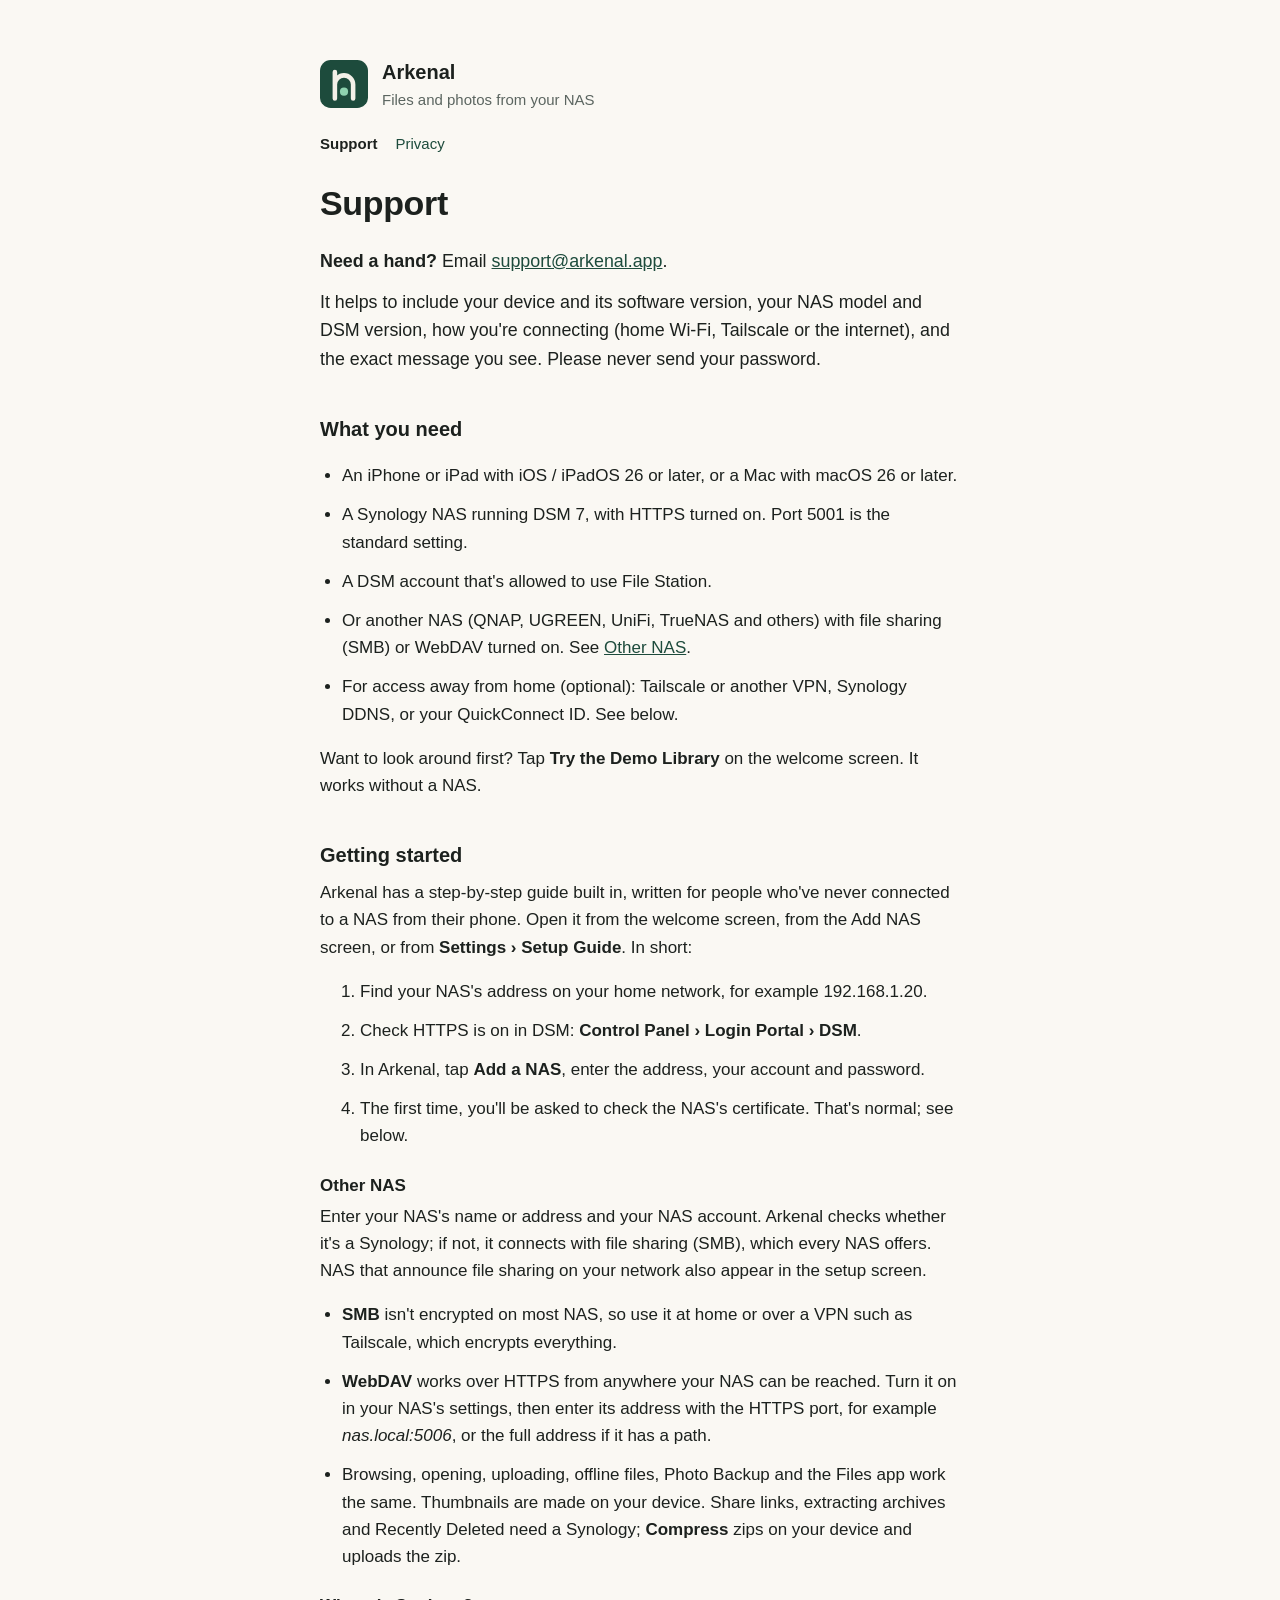
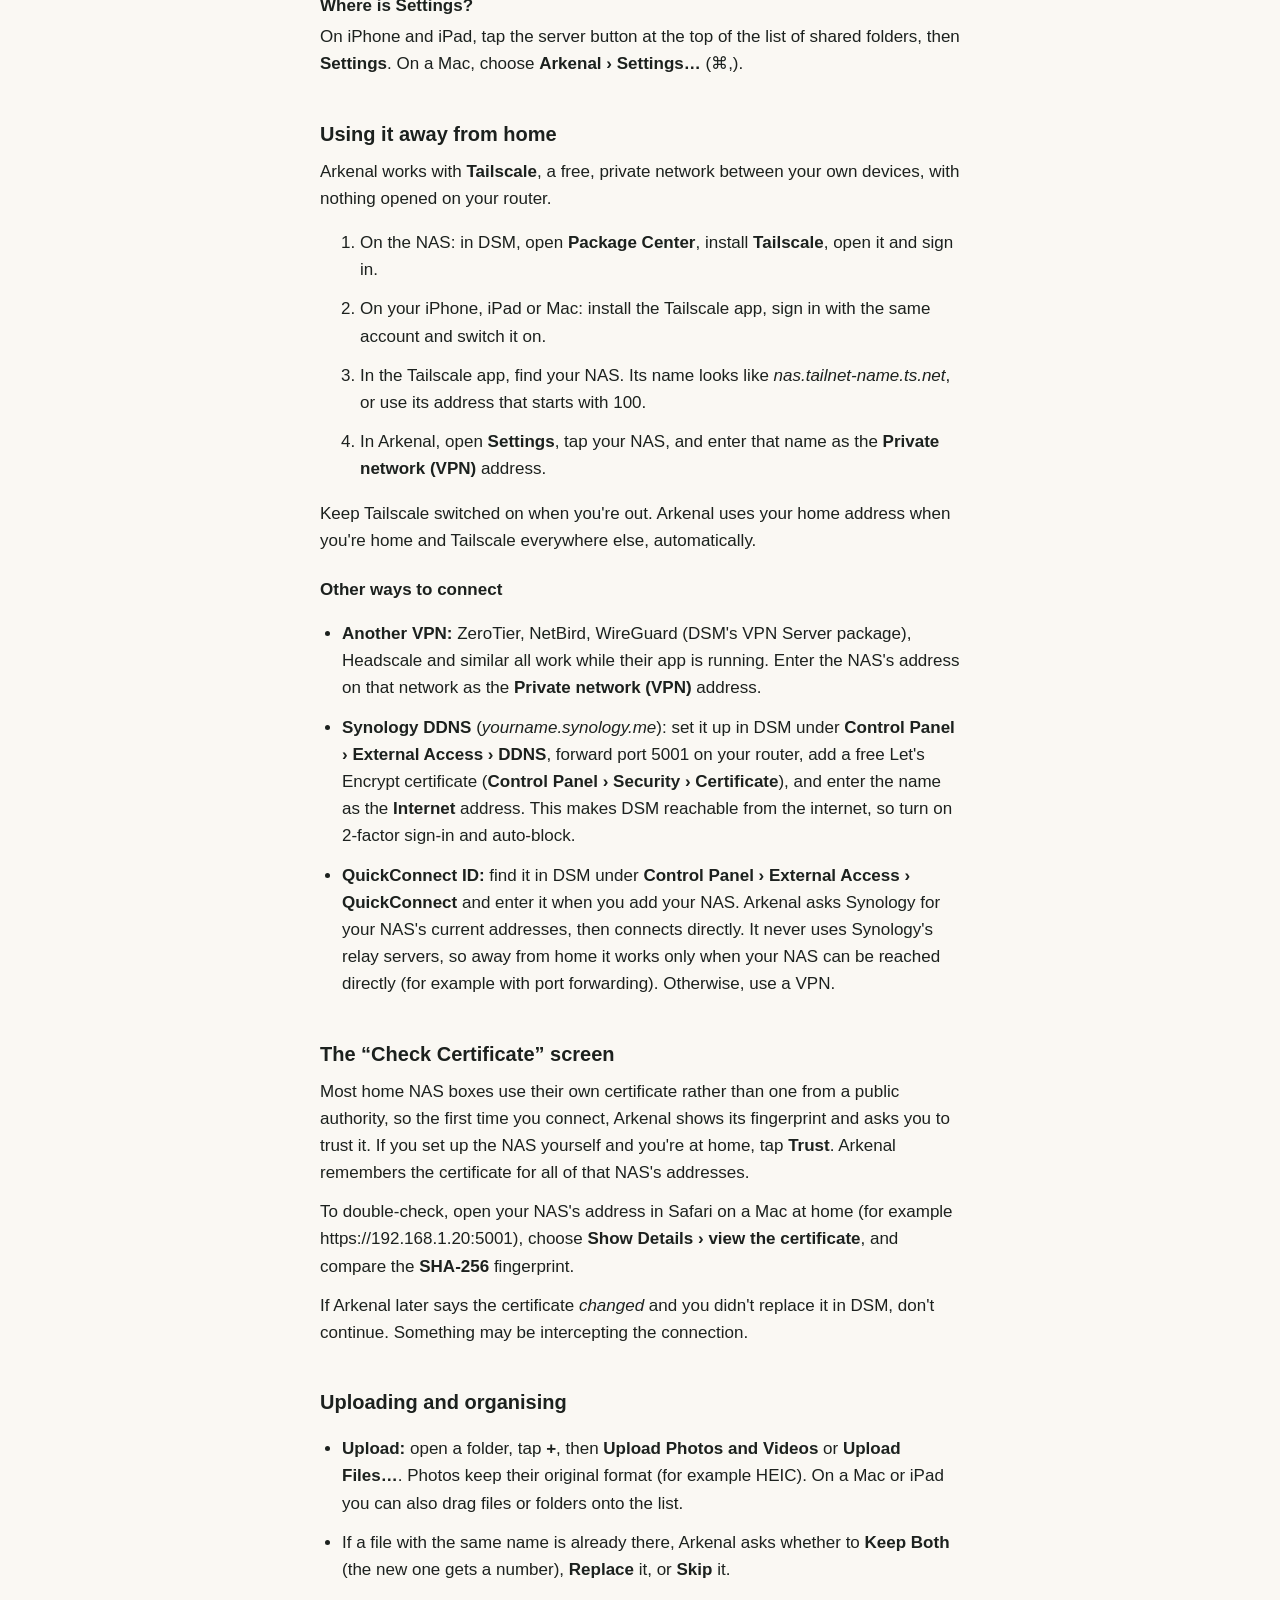
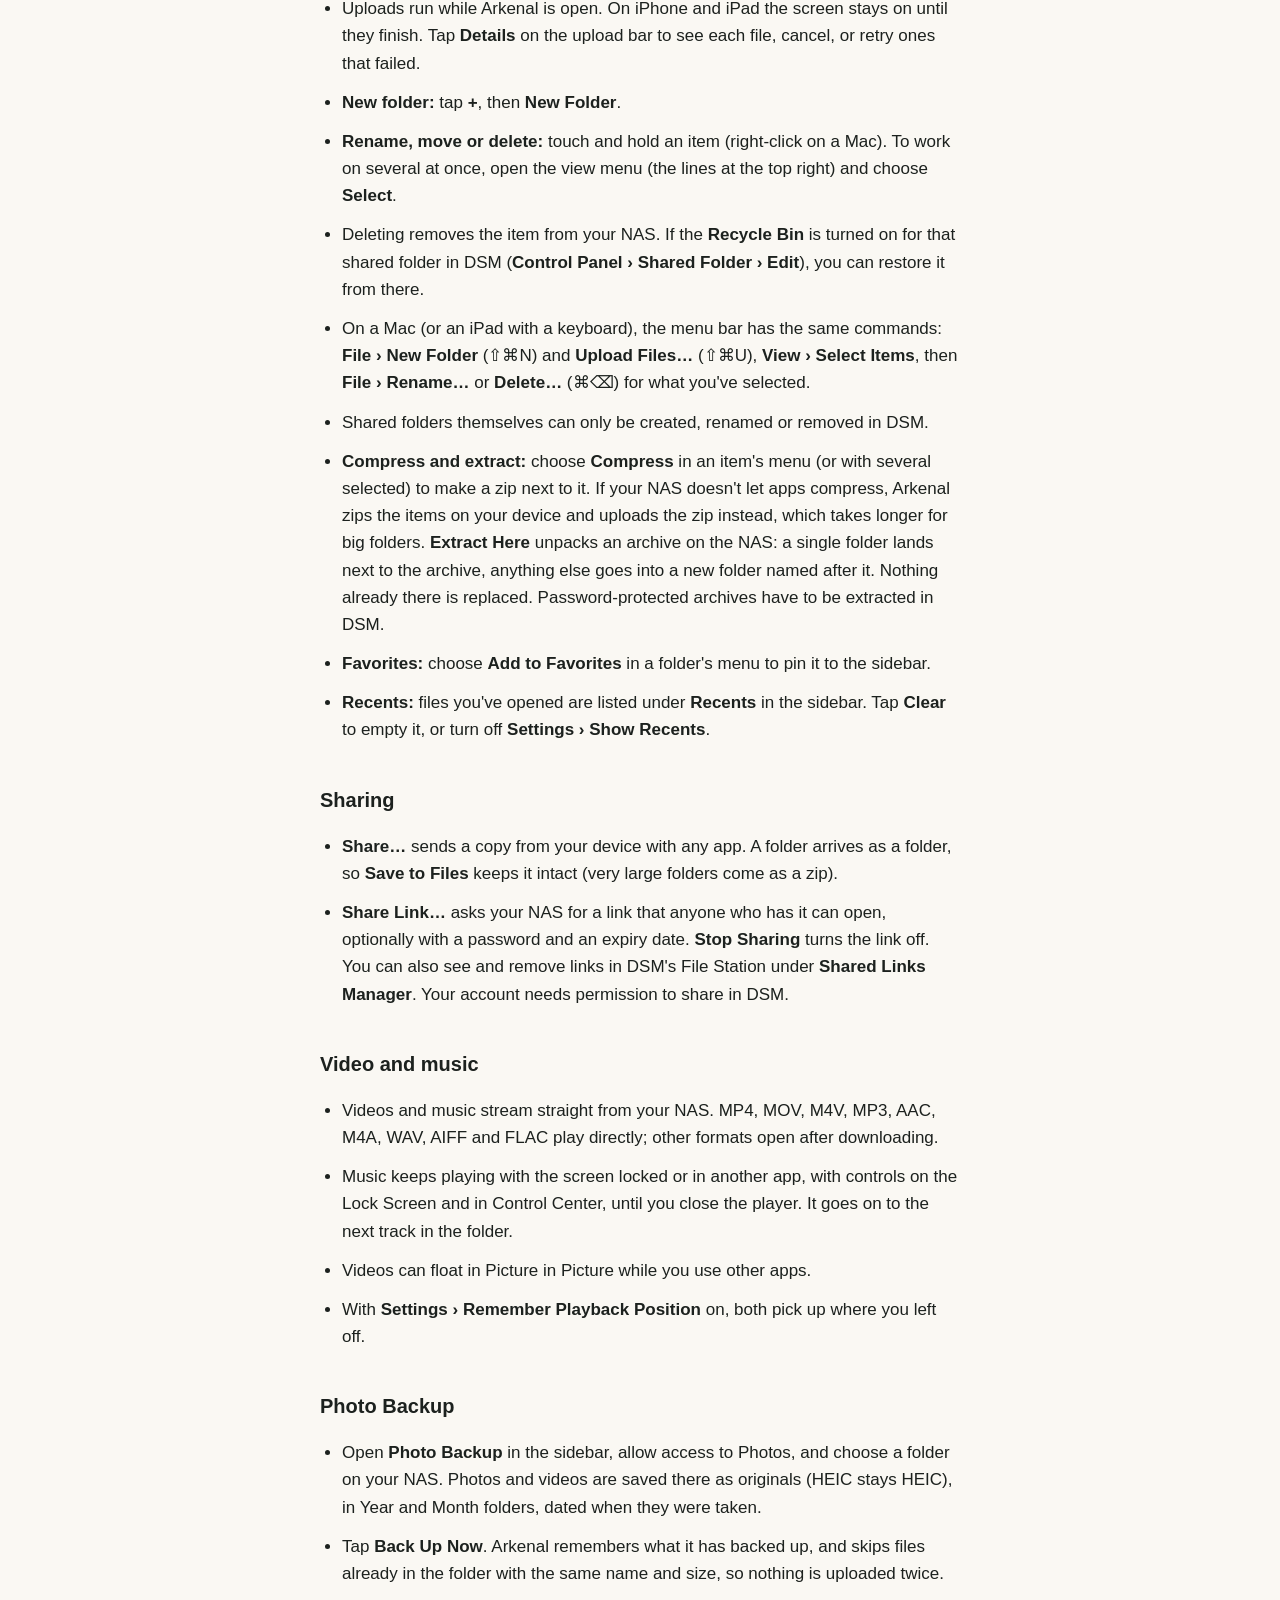
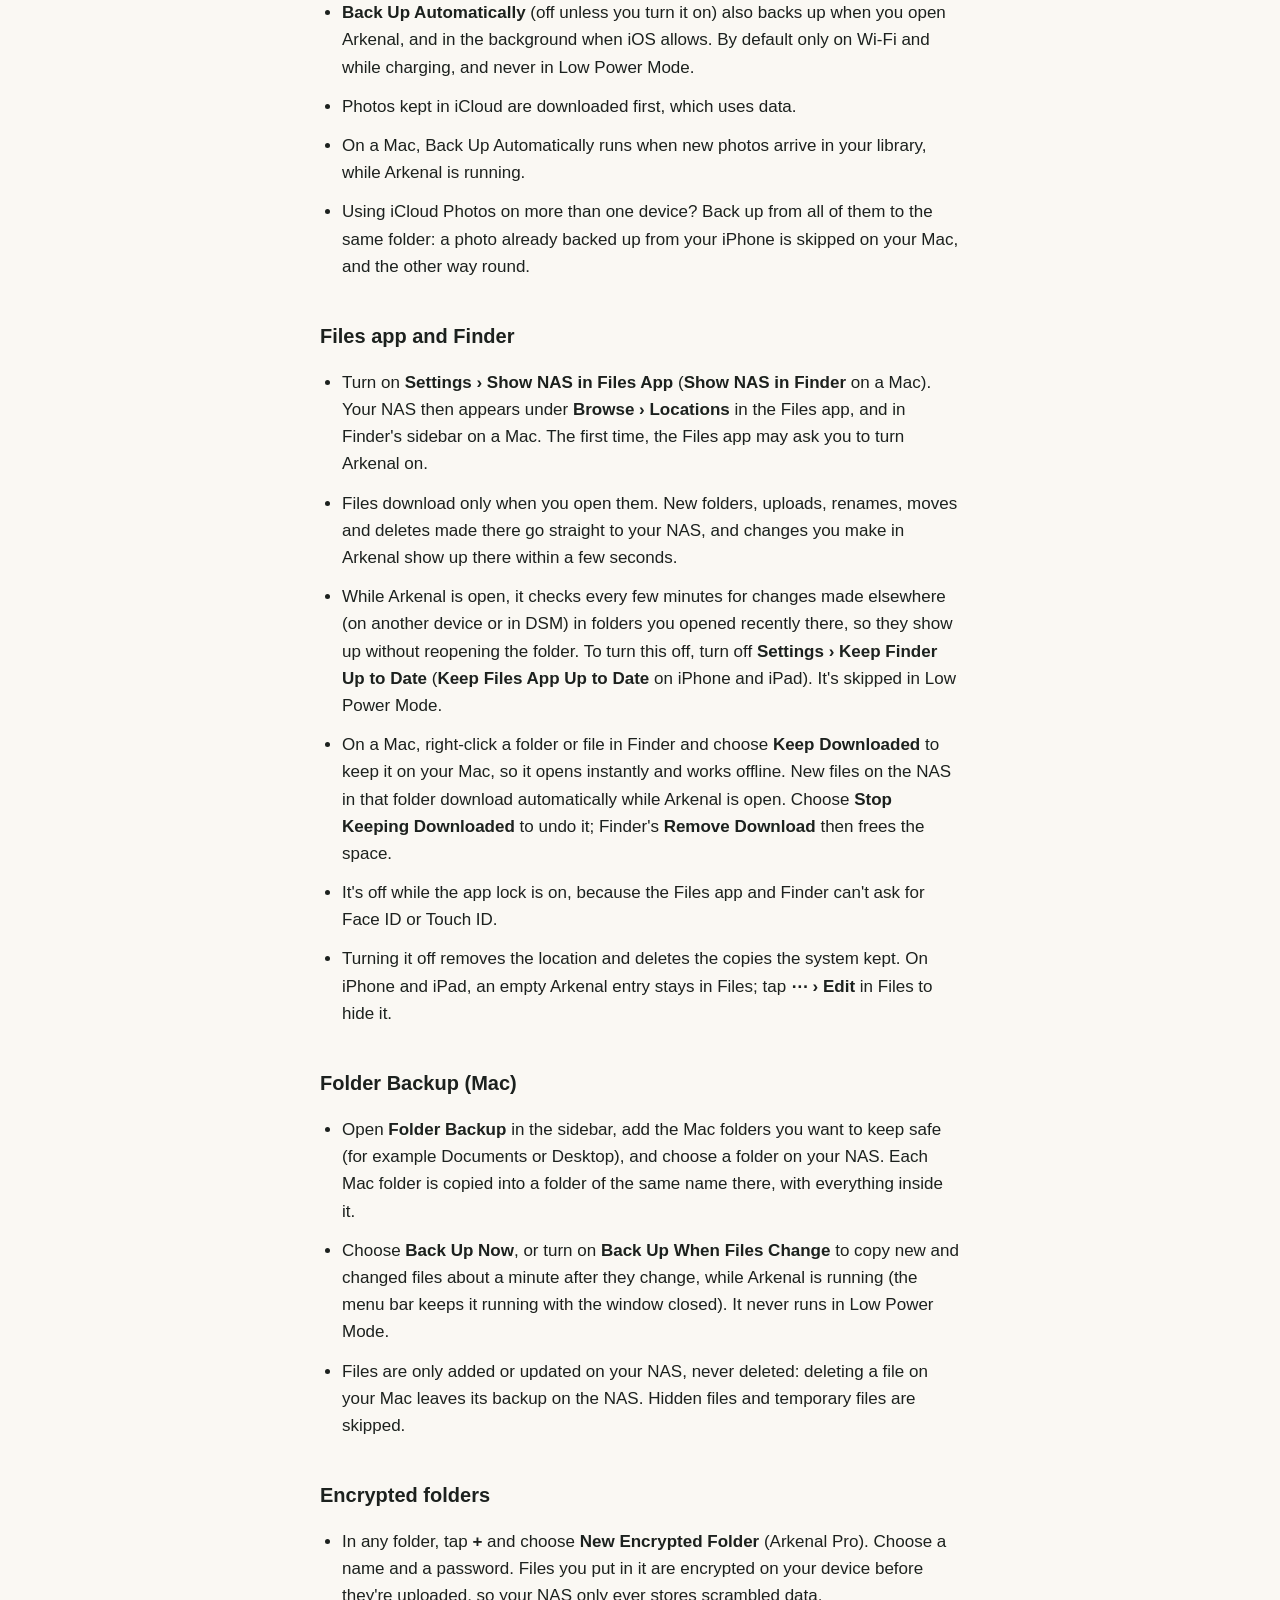
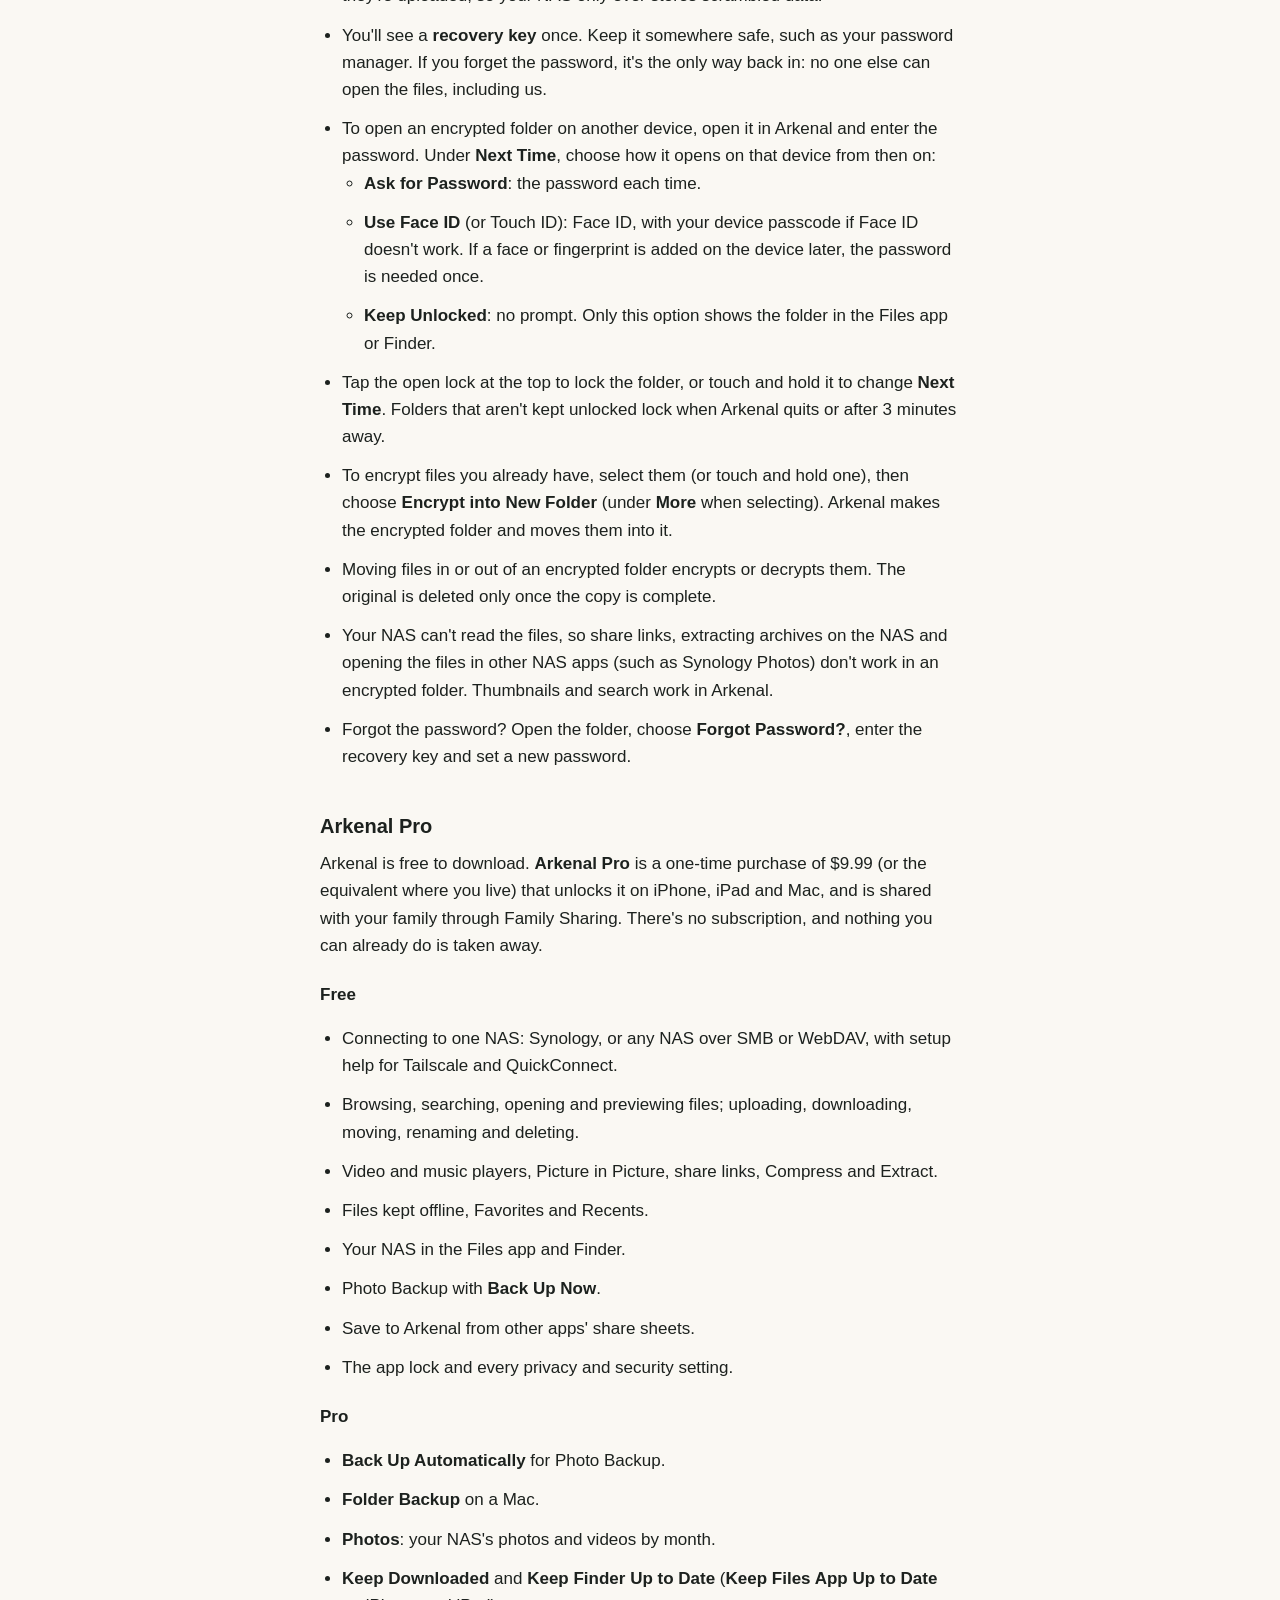
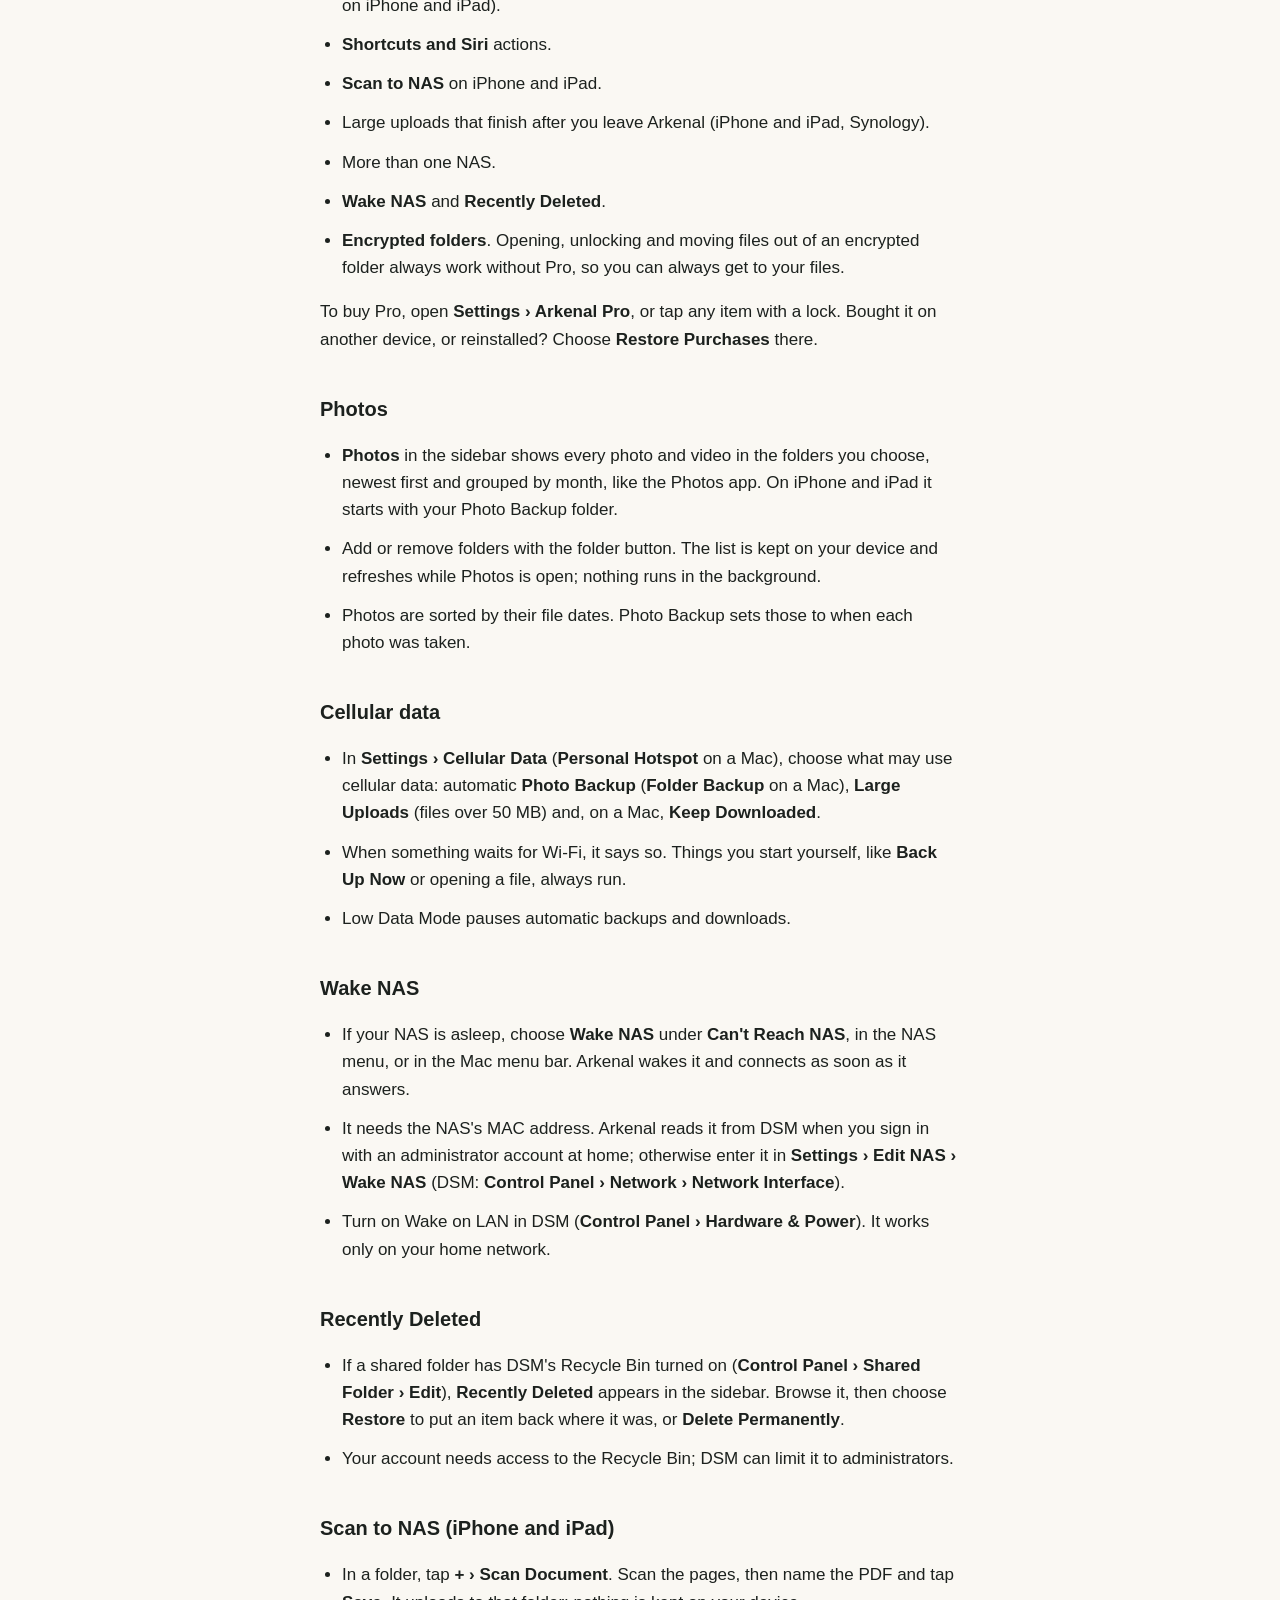
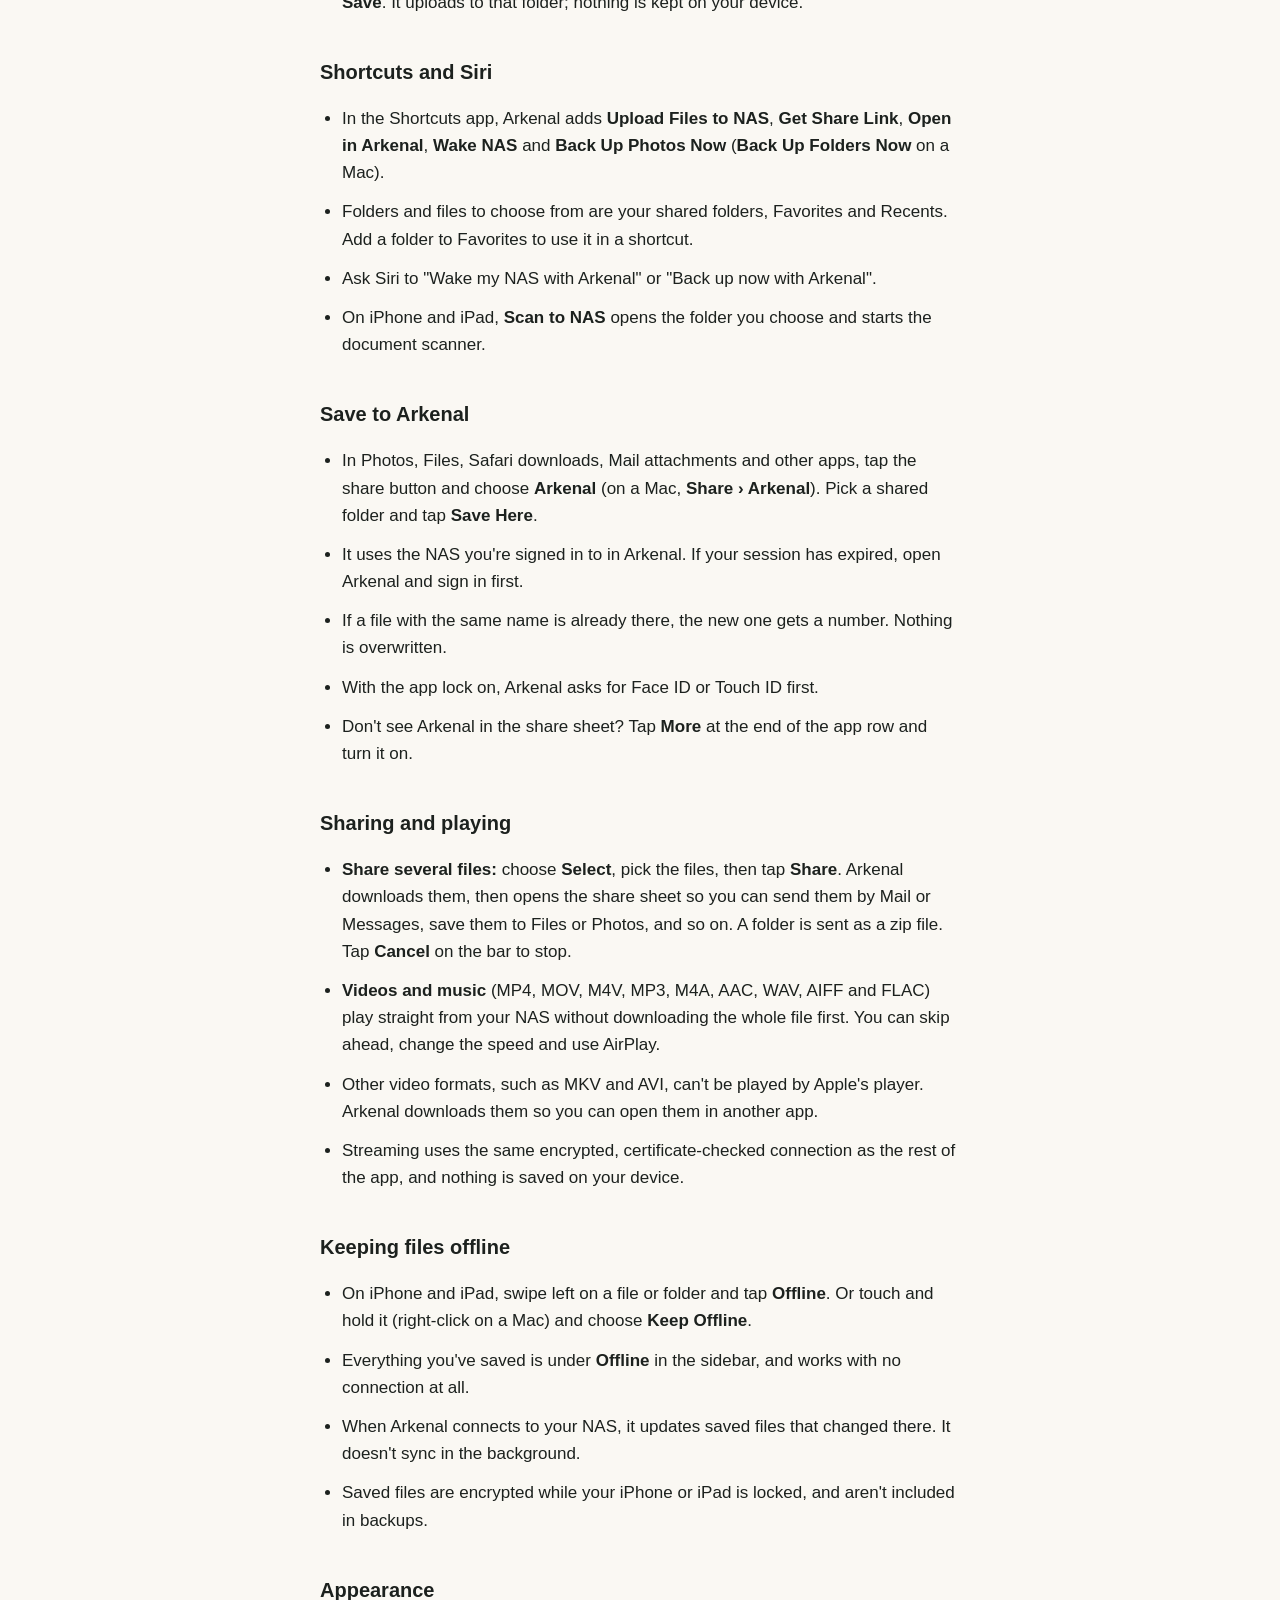
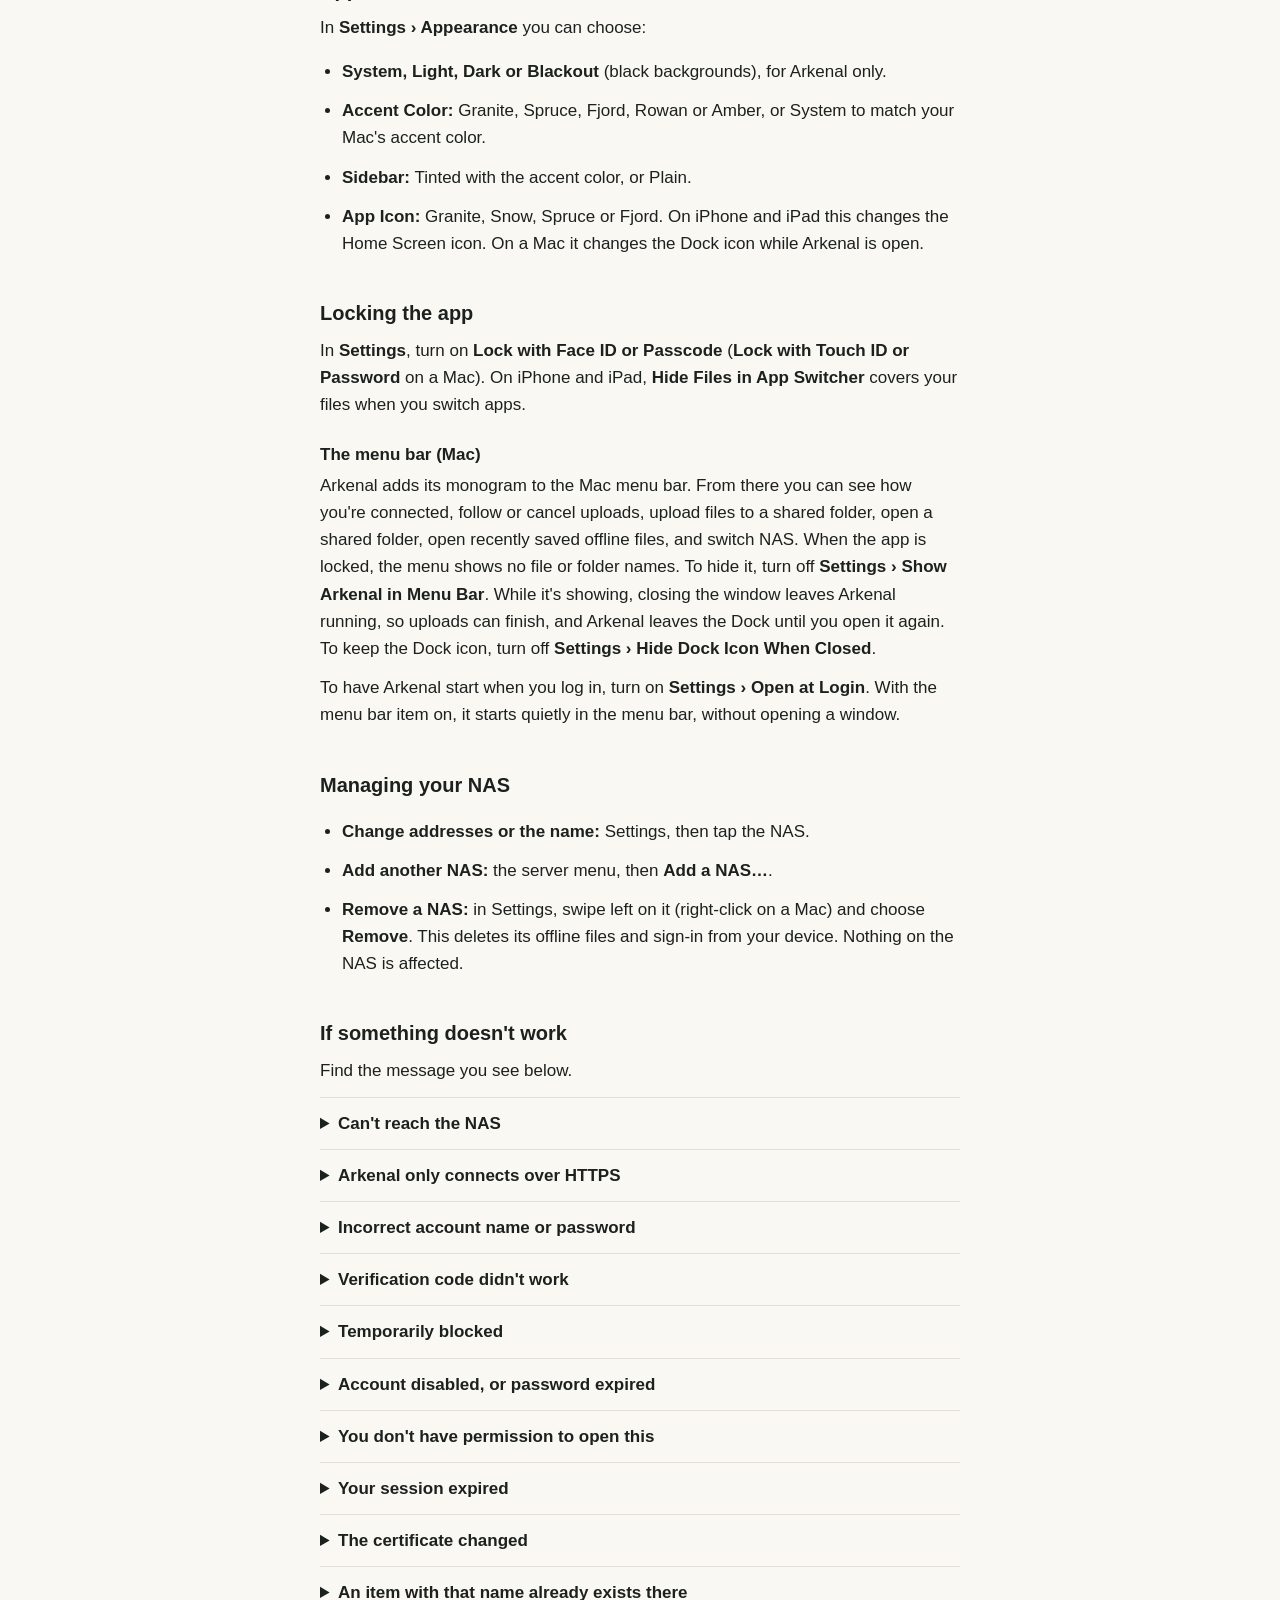
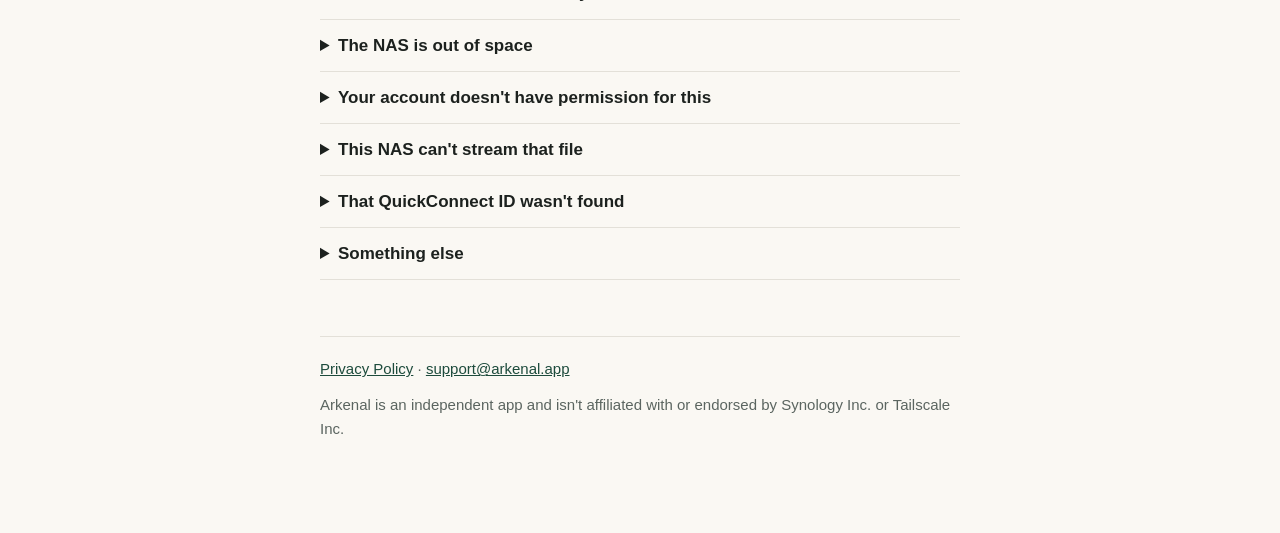
==== commit 5ee8dbb2: "Theme names for the Arkenal brand: Granite, Spruce, Fjord, Rowan Accent colors and app icons are now" ====
--- a/harbor/site/support.html
+++ b/harbor/site/support.html
@@ -246,10 +246,10 @@
   <h2>Appearance</h2>
   <p>In <strong>Settings › Appearance</strong> you can choose:</p>
   <ul>
-    <li><strong>System, Light or Dark</strong>, for Arkenal only.</li>
-    <li><strong>Accent Color:</strong> Evergreen, Forest, Harbor Blue, Midnight, Graphite, Onyx, Rosewood or Espresso, or System to match your Mac's accent color.</li>
+    <li><strong>System, Light, Dark or Blackout</strong> (black backgrounds), for Arkenal only.</li>
+    <li><strong>Accent Color:</strong> Granite, Spruce, Fjord, Rowan or Amber, or System to match your Mac's accent color.</li>
     <li><strong>Sidebar:</strong> Tinted with the accent color, or Plain.</li>
-    <li><strong>App Icon:</strong> Evergreen, Paper, Graphite or Harbor Blue. On iPhone and iPad this changes the Home Screen icon. On a Mac it changes the Dock icon while Arkenal is open.</li>
+    <li><strong>App Icon:</strong> Granite, Snow, Spruce or Fjord. On iPhone and iPad this changes the Home Screen icon. On a Mac it changes the Dock icon while Arkenal is open.</li>
   </ul>
 
   <h2>Locking the app</h2>
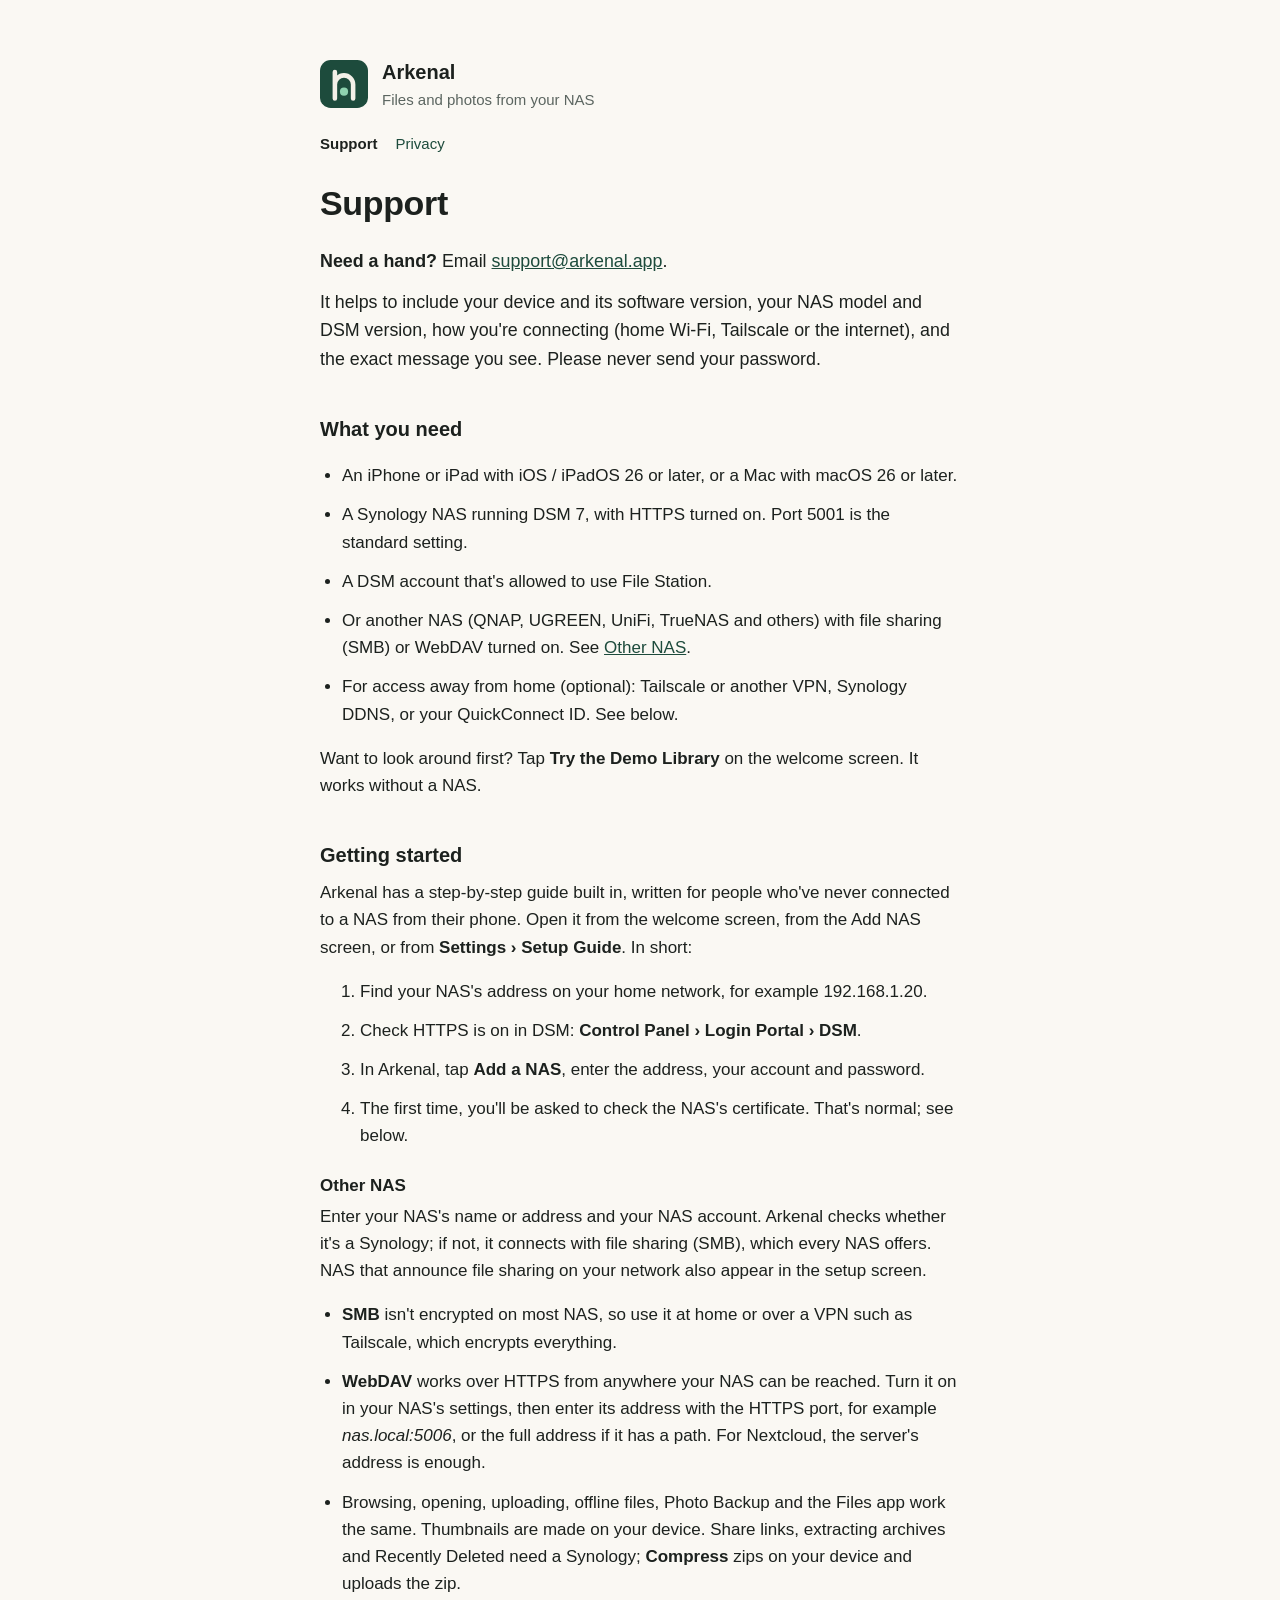
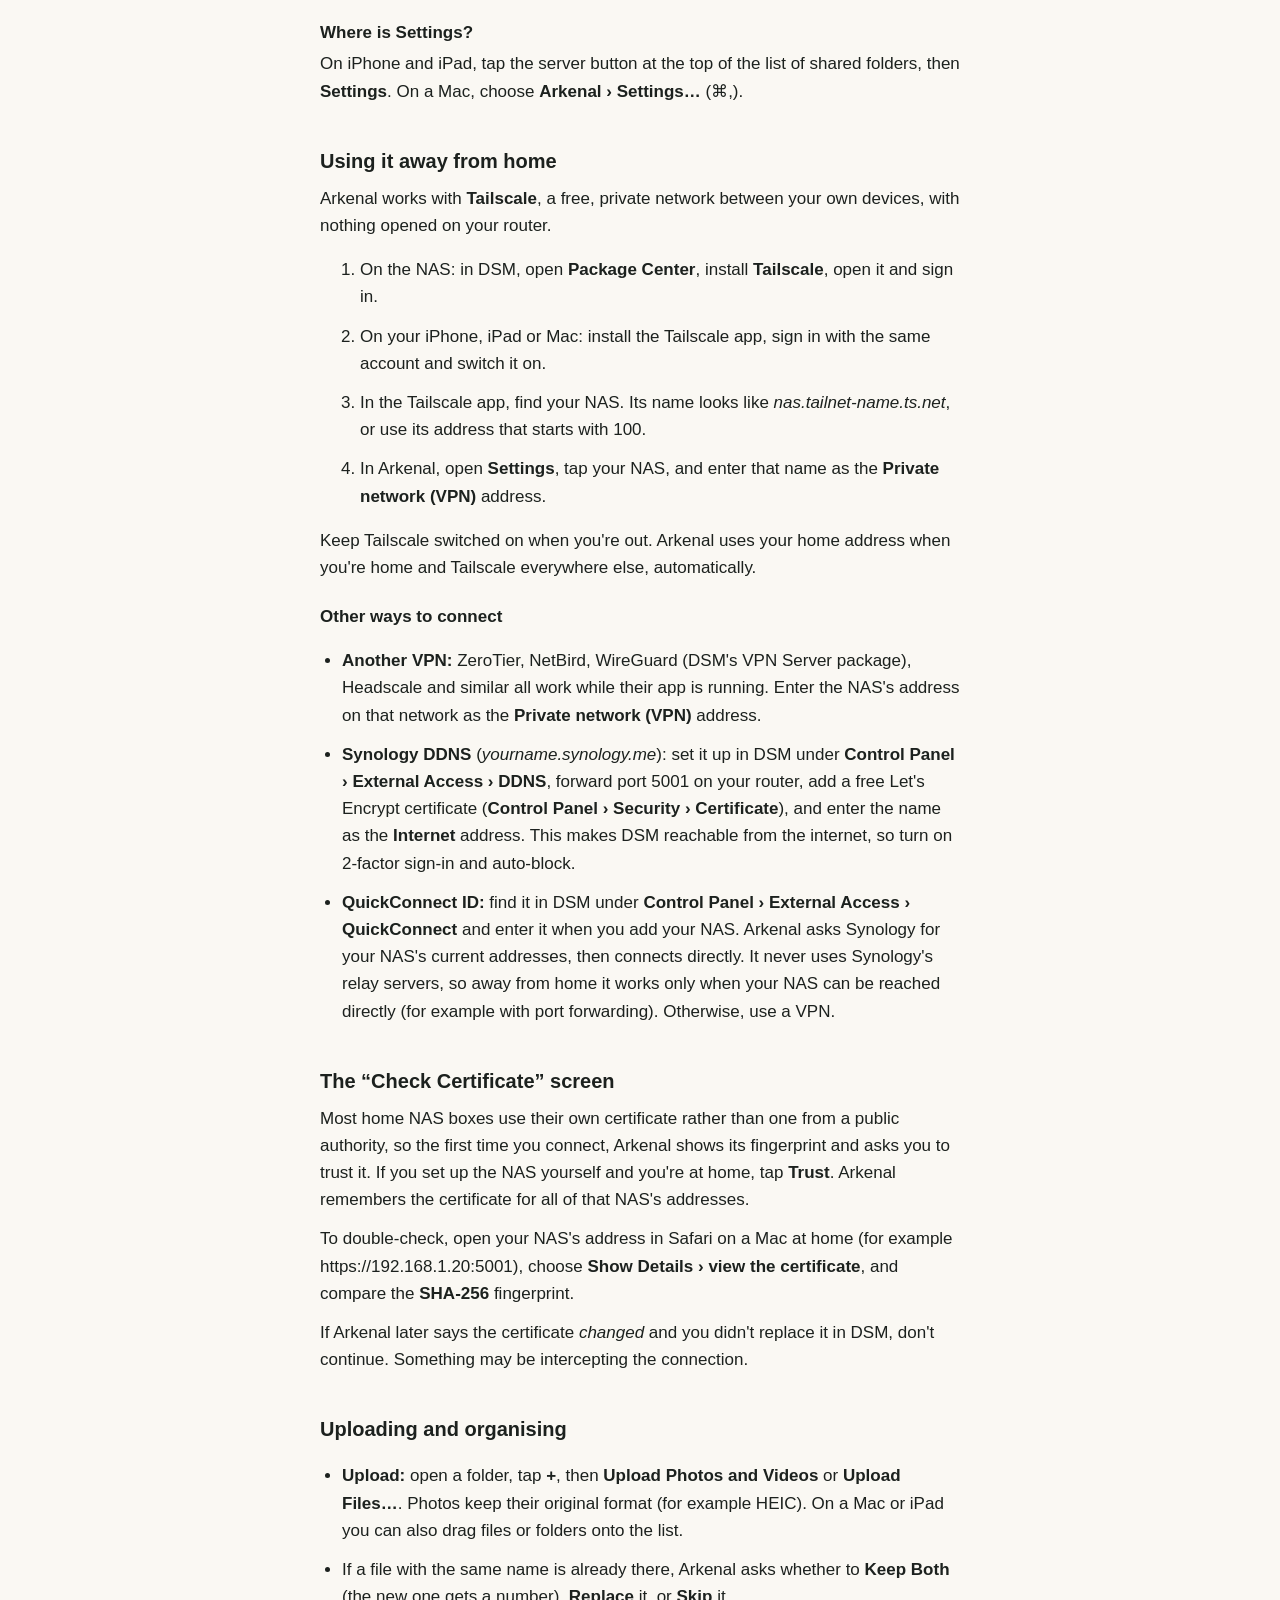
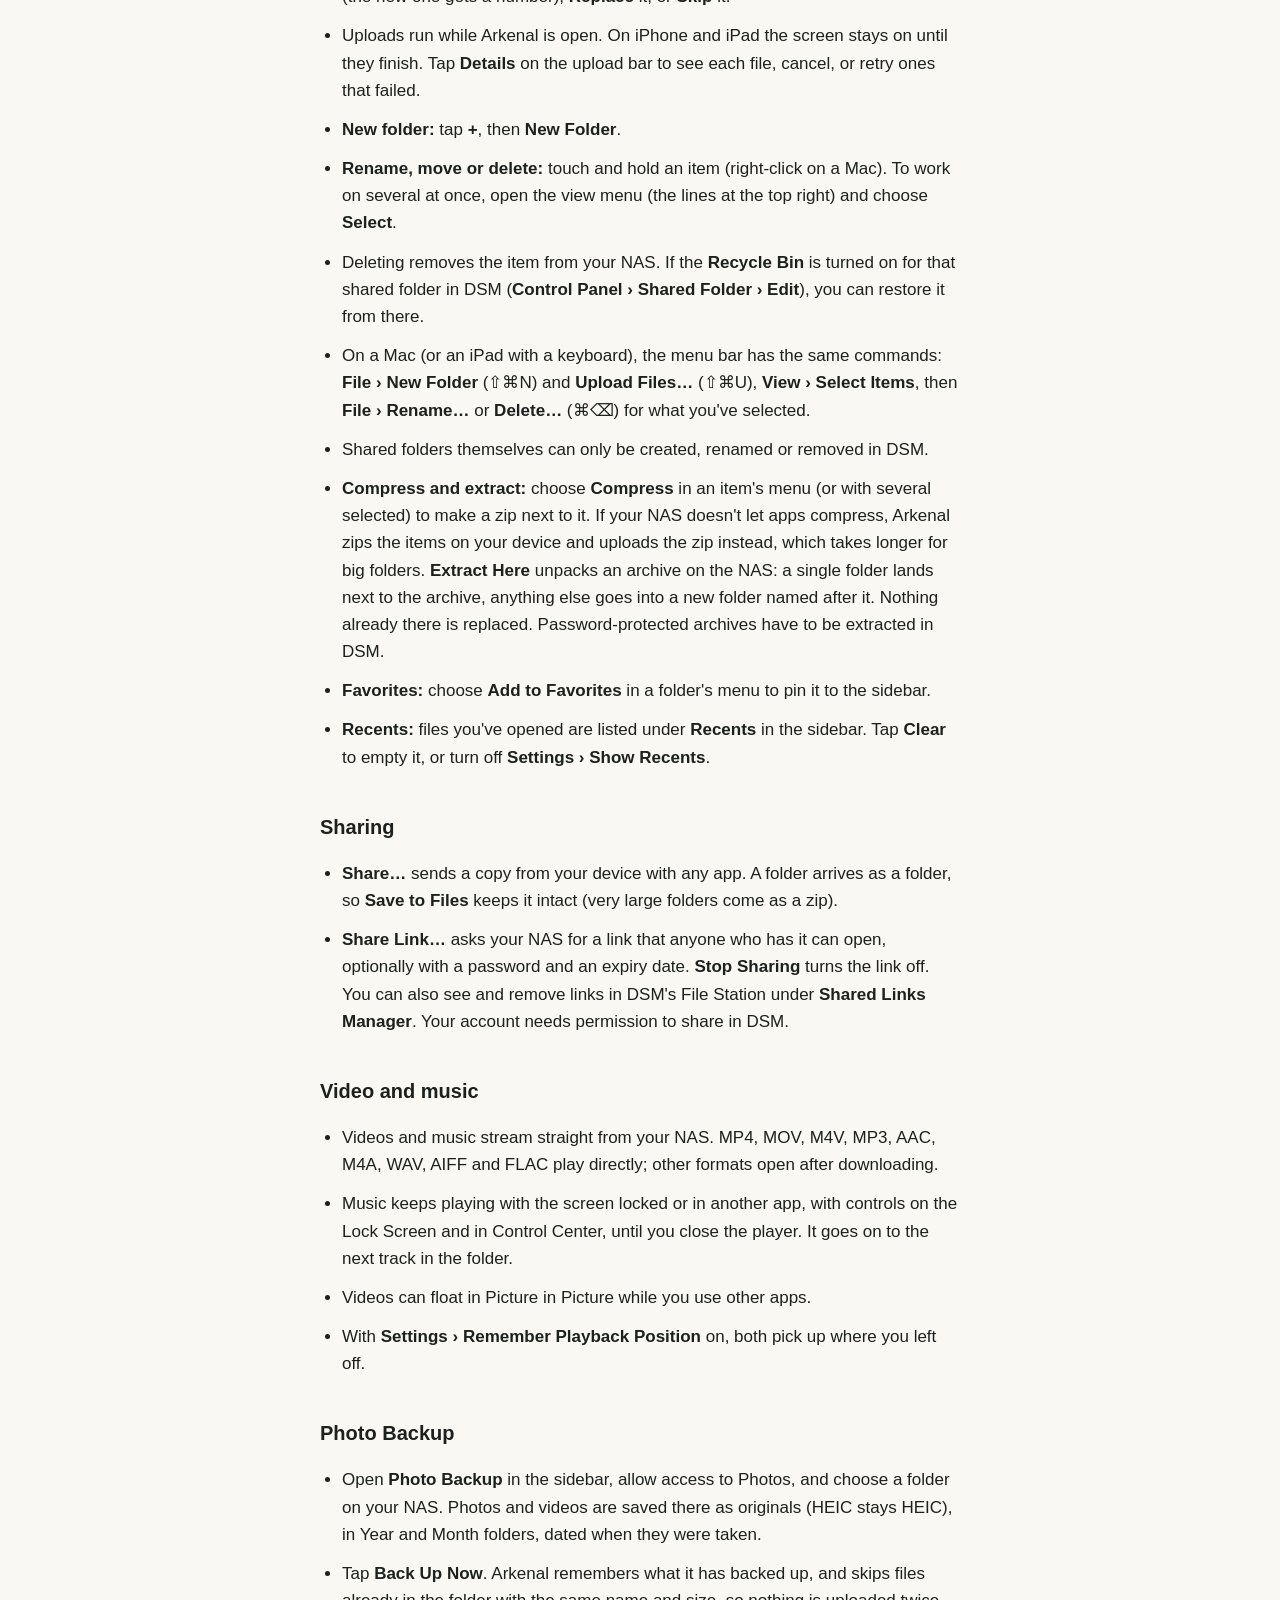
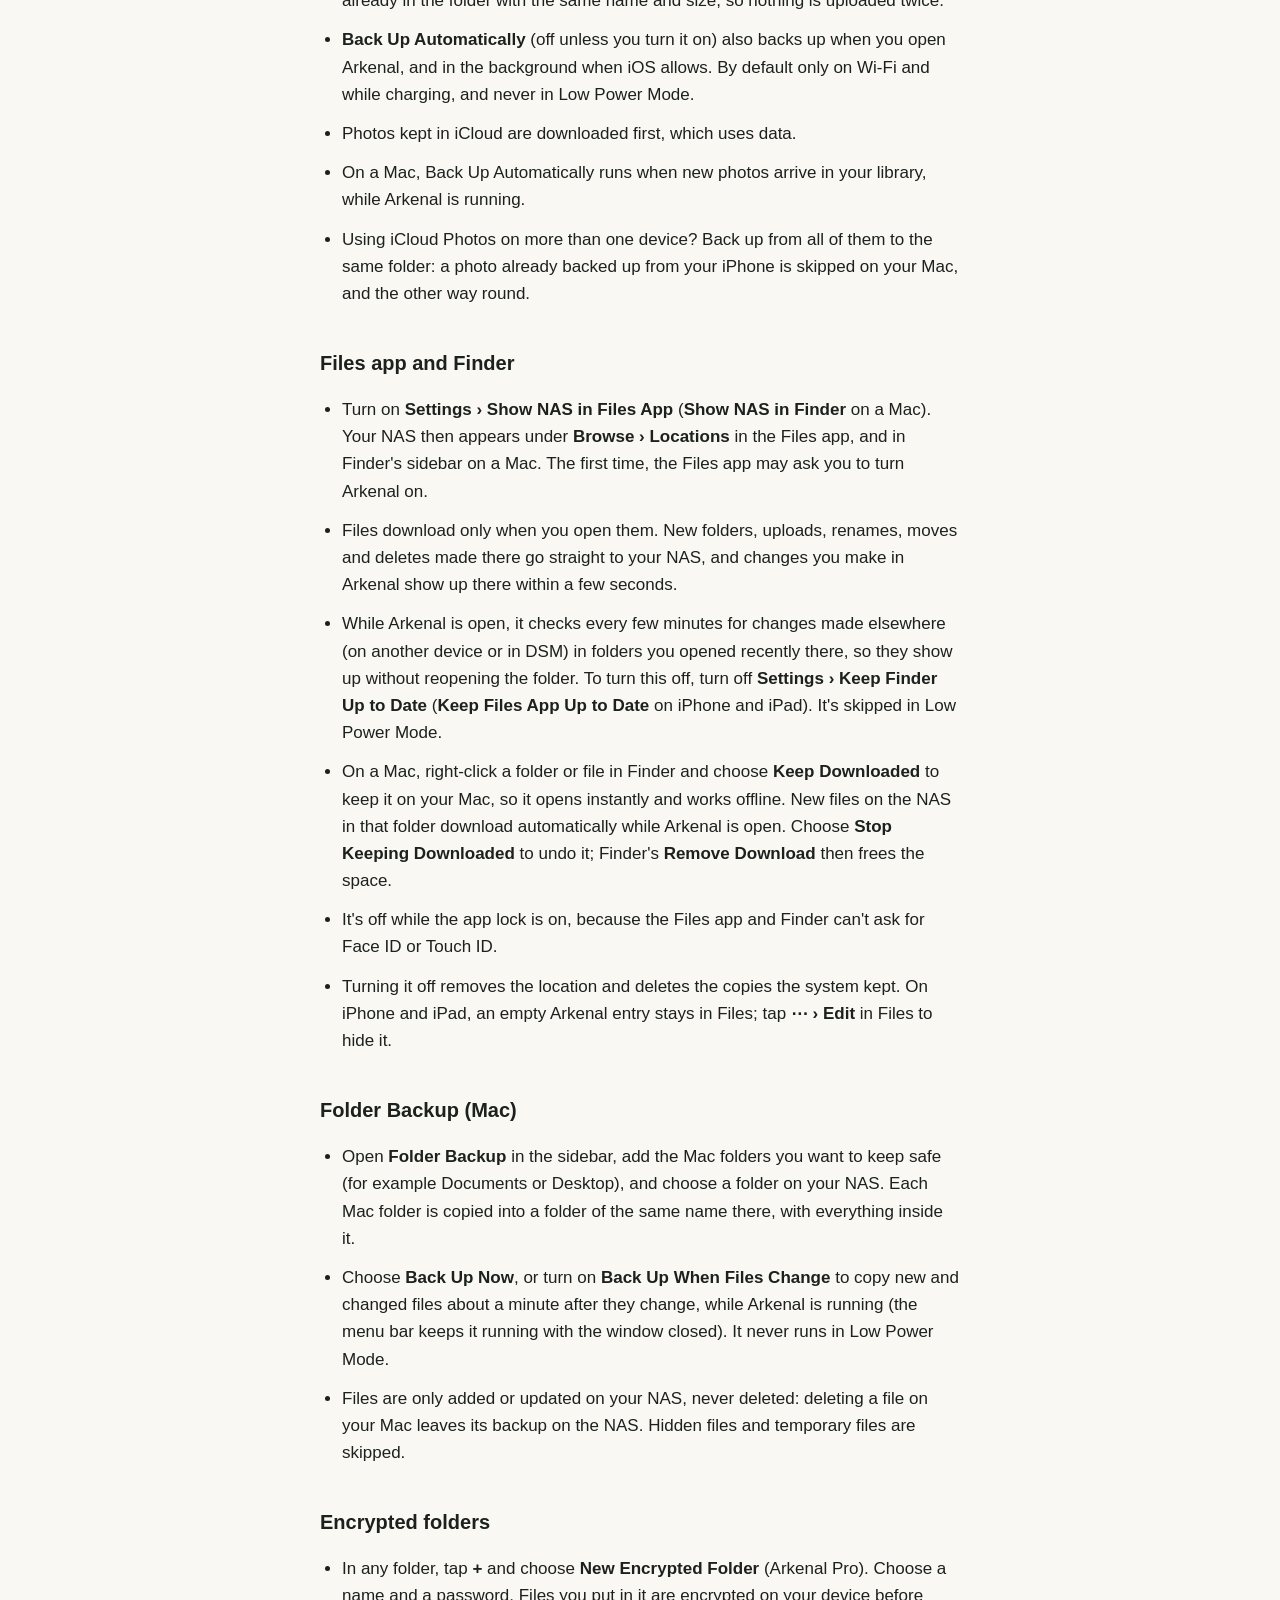
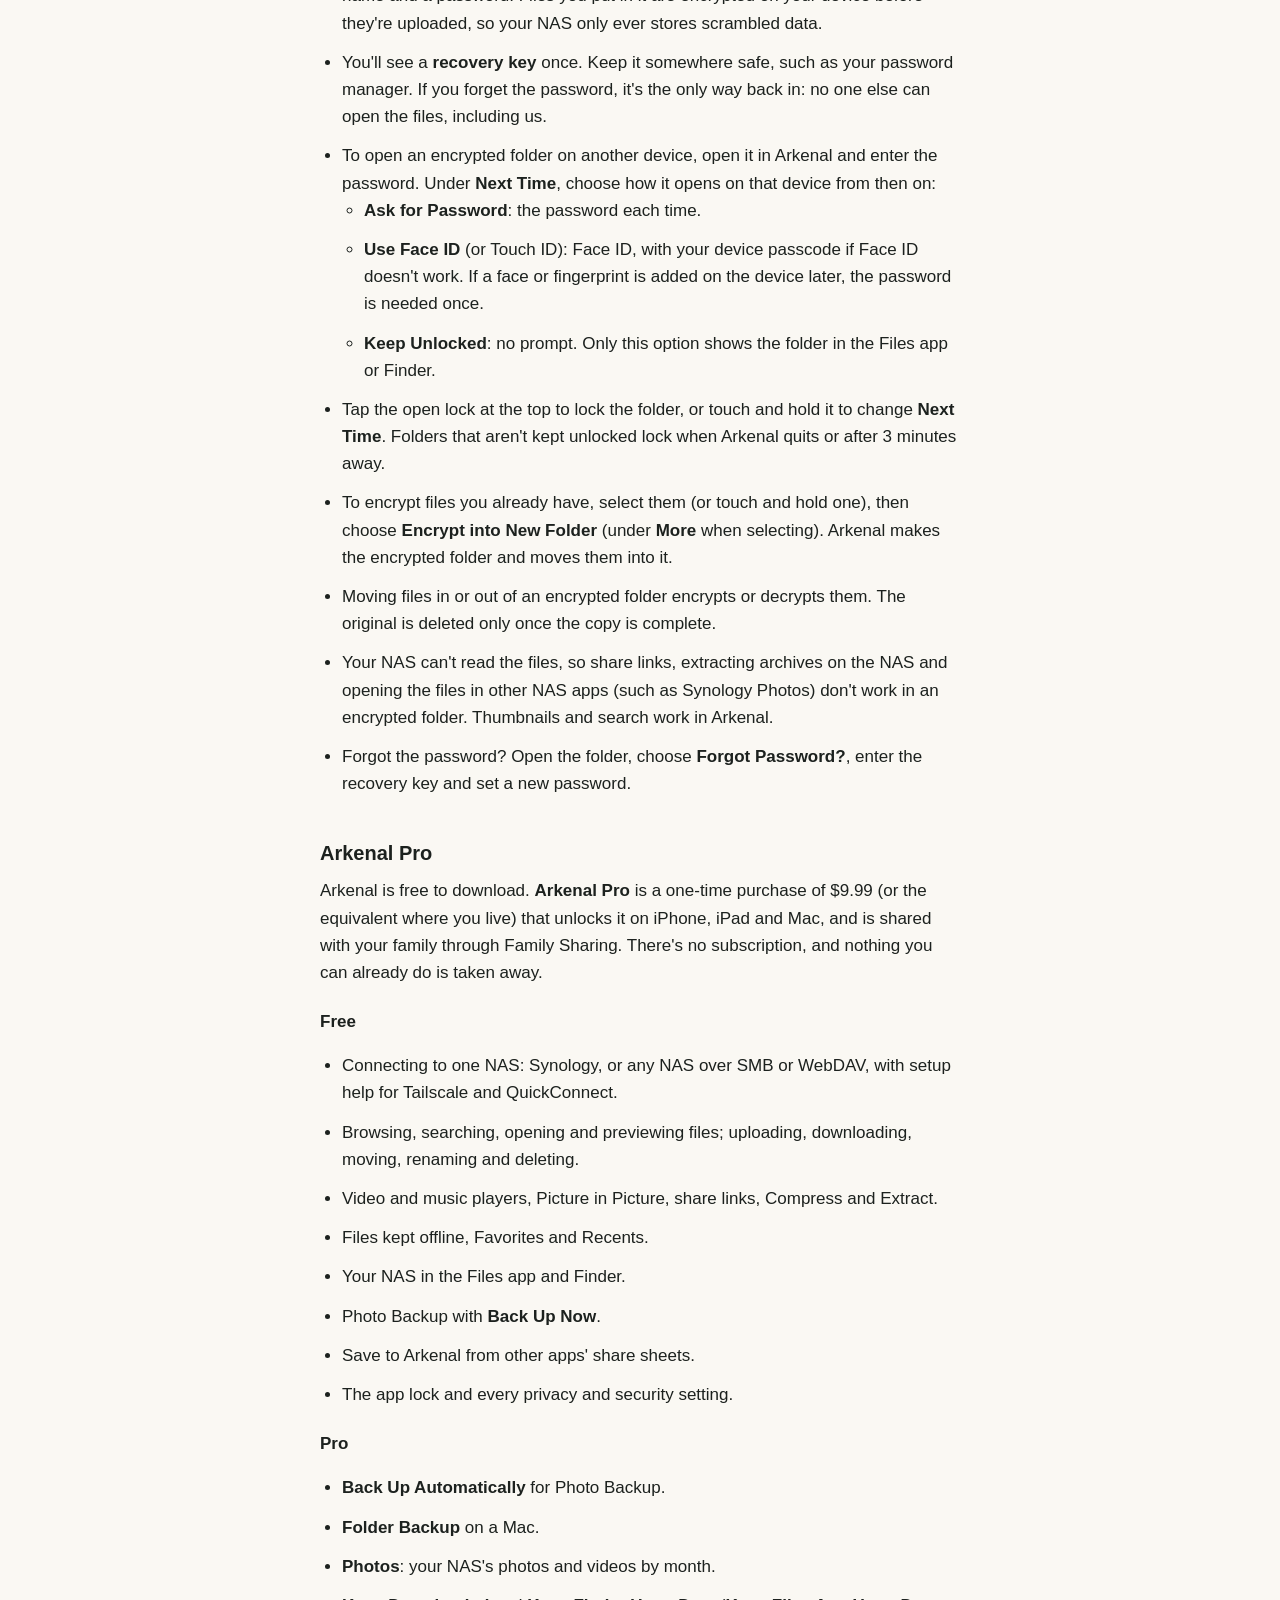
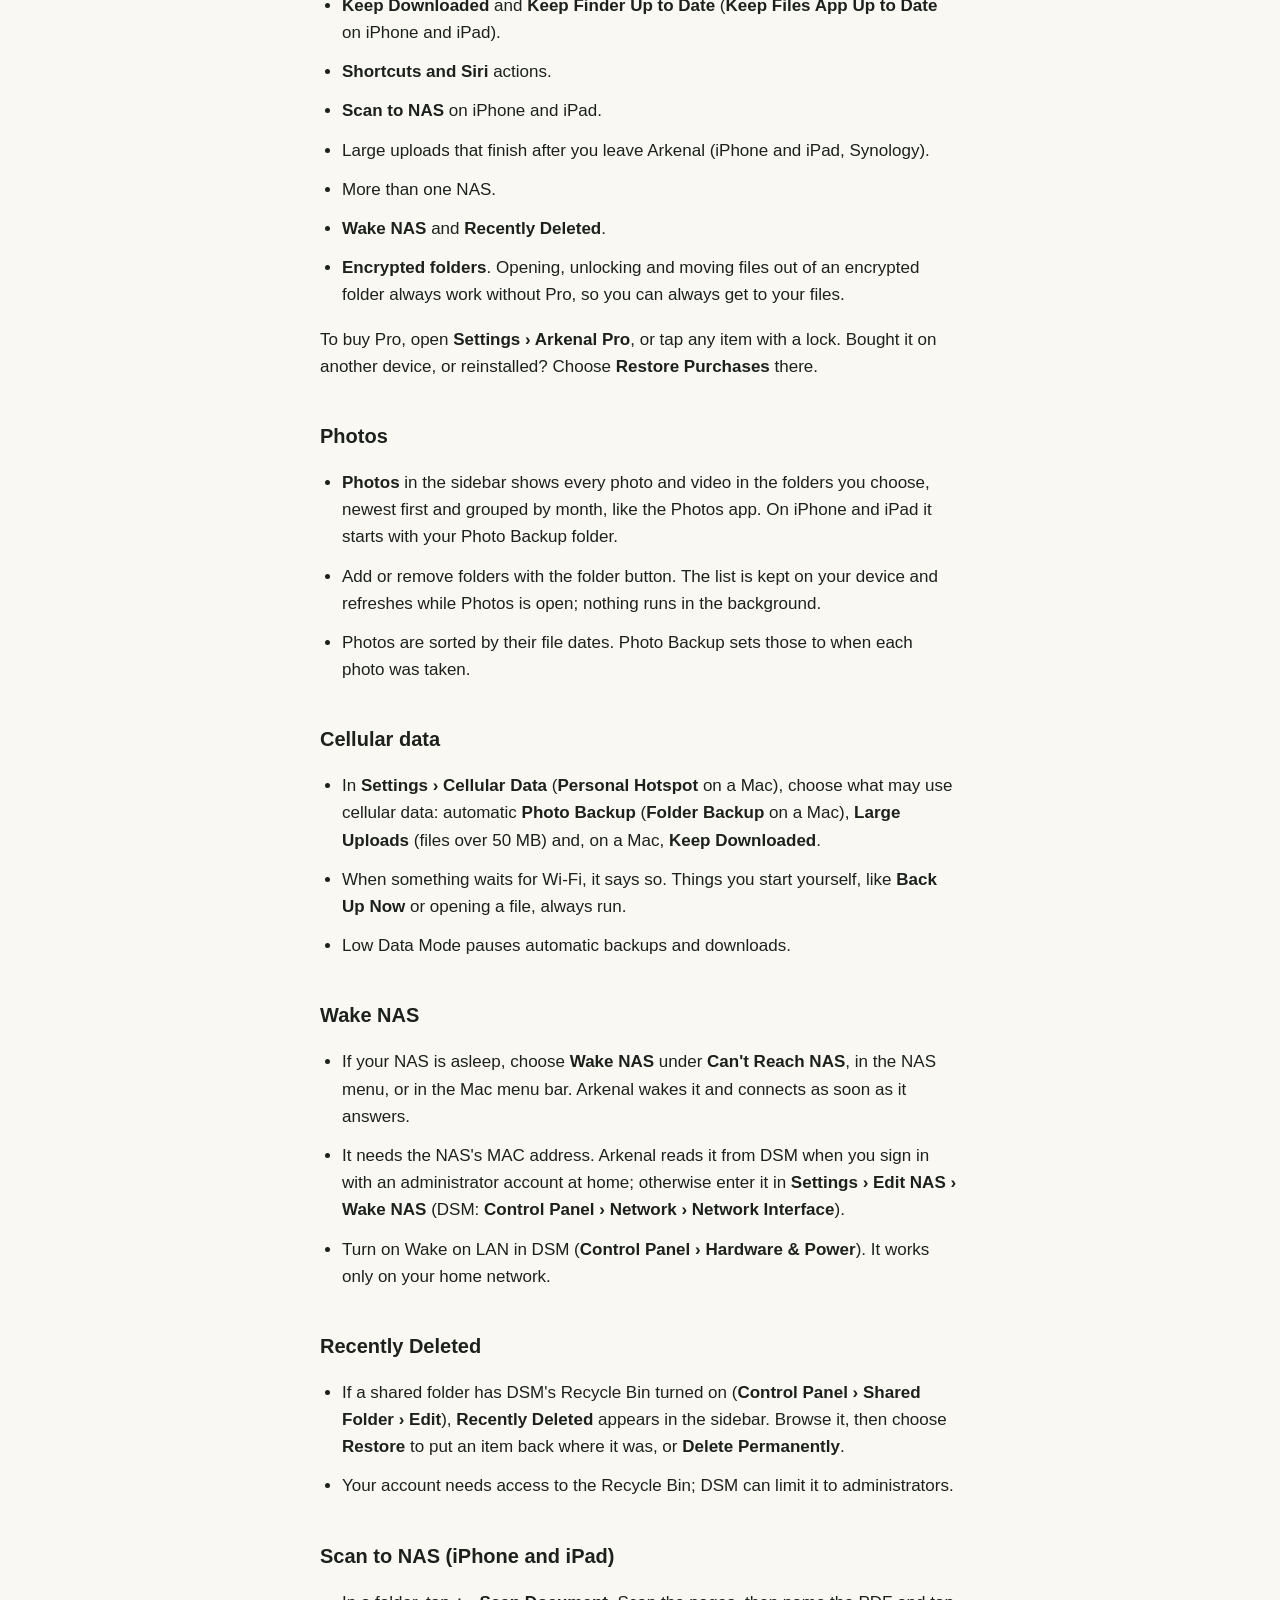
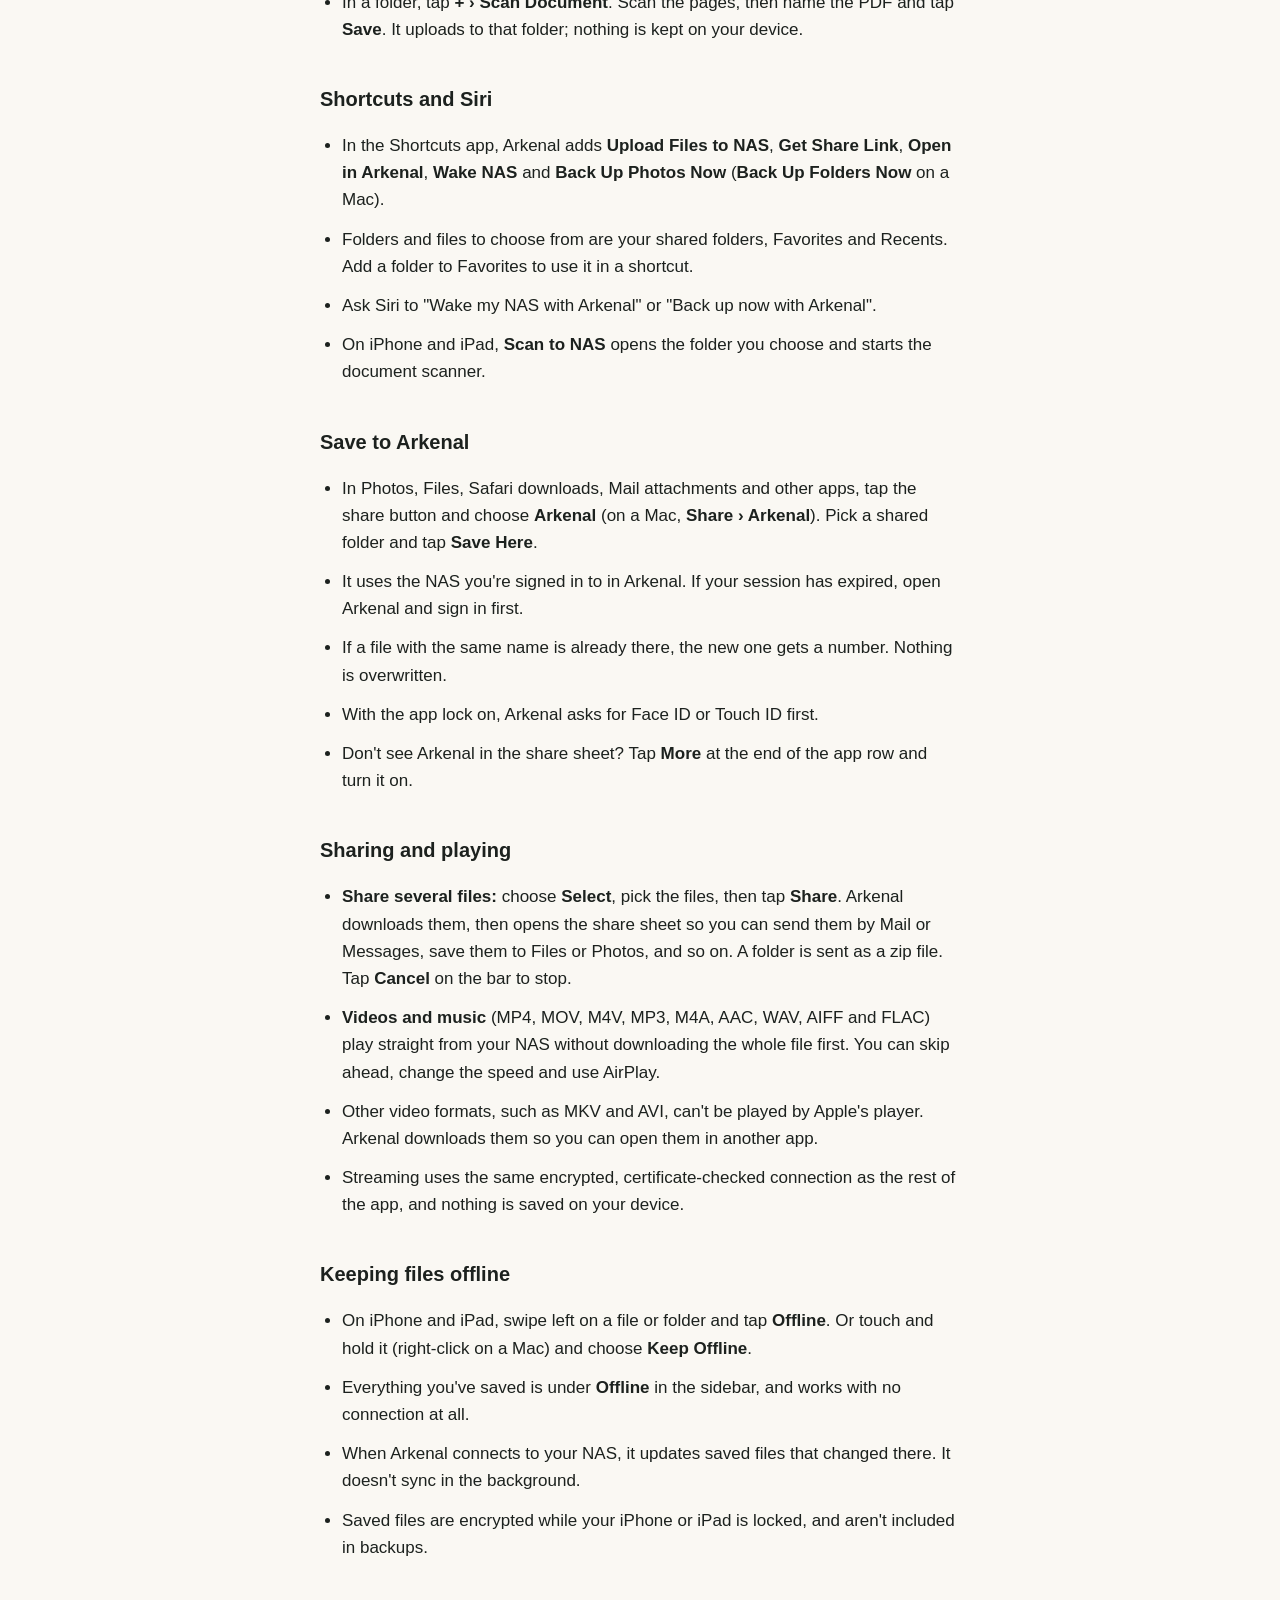
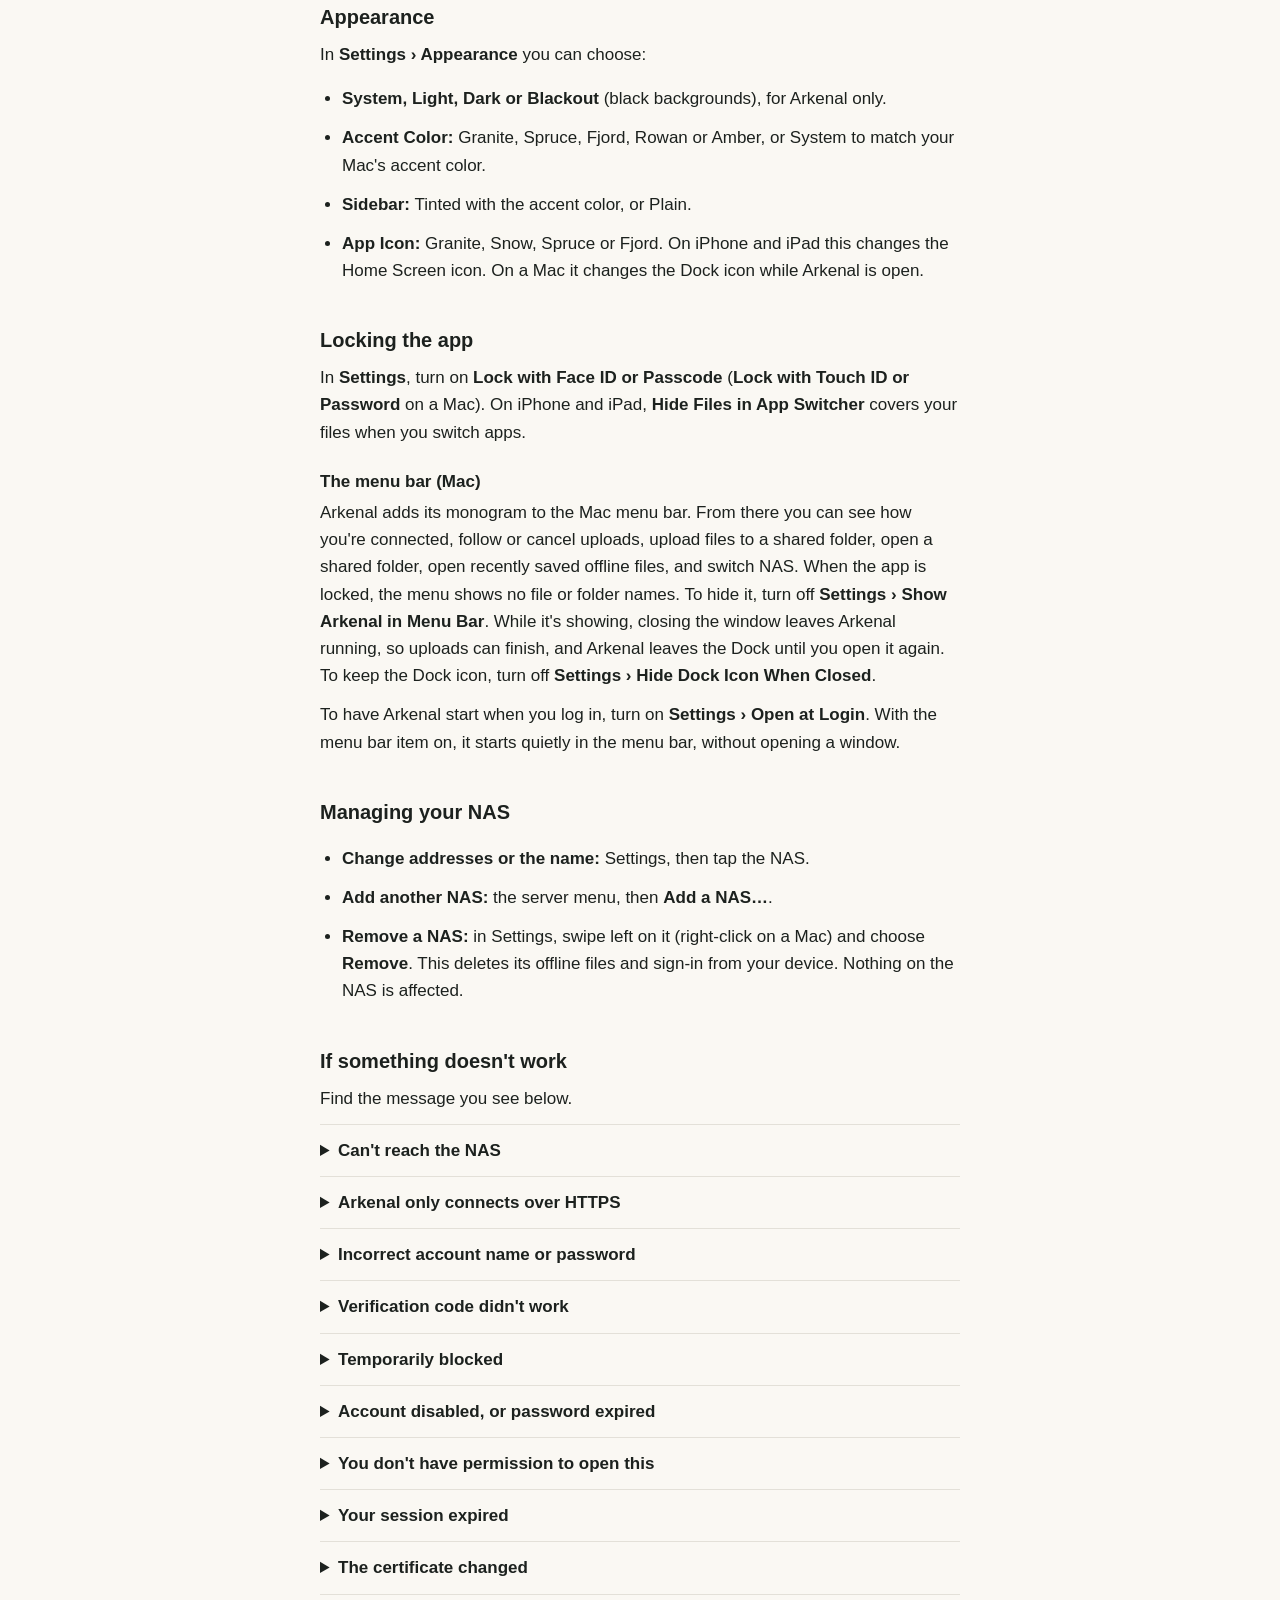
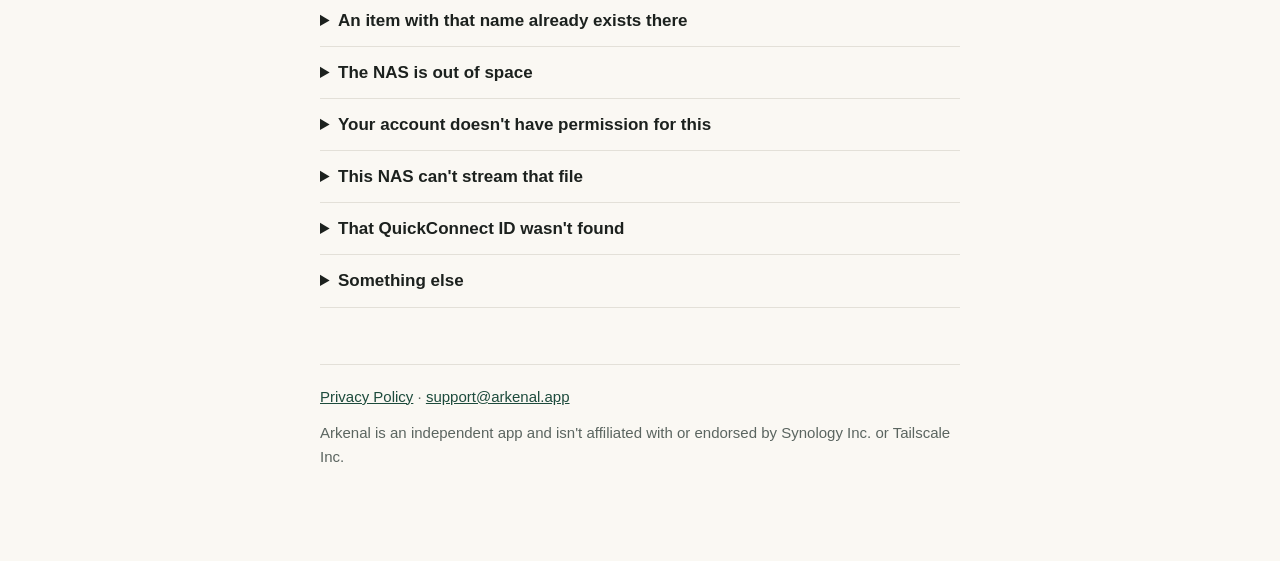
==== commit c7ed4af6: "Test WebDAV and SMB against real servers; fix large SMB downloads Local test servers (Tools/test-ser" ====
--- a/harbor/site/support.html
+++ b/harbor/site/support.html
@@ -45,7 +45,7 @@
   <p>Enter your NAS's name or address and your NAS account. Arkenal checks whether it's a Synology; if not, it connects with file sharing (SMB), which every NAS offers. NAS that announce file sharing on your network also appear in the setup screen.</p>
   <ul>
     <li><strong>SMB</strong> isn't encrypted on most NAS, so use it at home or over a VPN such as Tailscale, which encrypts everything.</li>
-    <li><strong>WebDAV</strong> works over HTTPS from anywhere your NAS can be reached. Turn it on in your NAS's settings, then enter its address with the HTTPS port, for example <em>nas.local:5006</em>, or the full address if it has a path.</li>
+    <li><strong>WebDAV</strong> works over HTTPS from anywhere your NAS can be reached. Turn it on in your NAS's settings, then enter its address with the HTTPS port, for example <em>nas.local:5006</em>, or the full address if it has a path. For Nextcloud, the server's address is enough.</li>
     <li>Browsing, opening, uploading, offline files, Photo Backup and the Files app work the same. Thumbnails are made on your device. Share links, extracting archives and Recently Deleted need a Synology; <strong>Compress</strong> zips on your device and uploads the zip.</li>
   </ul>
 
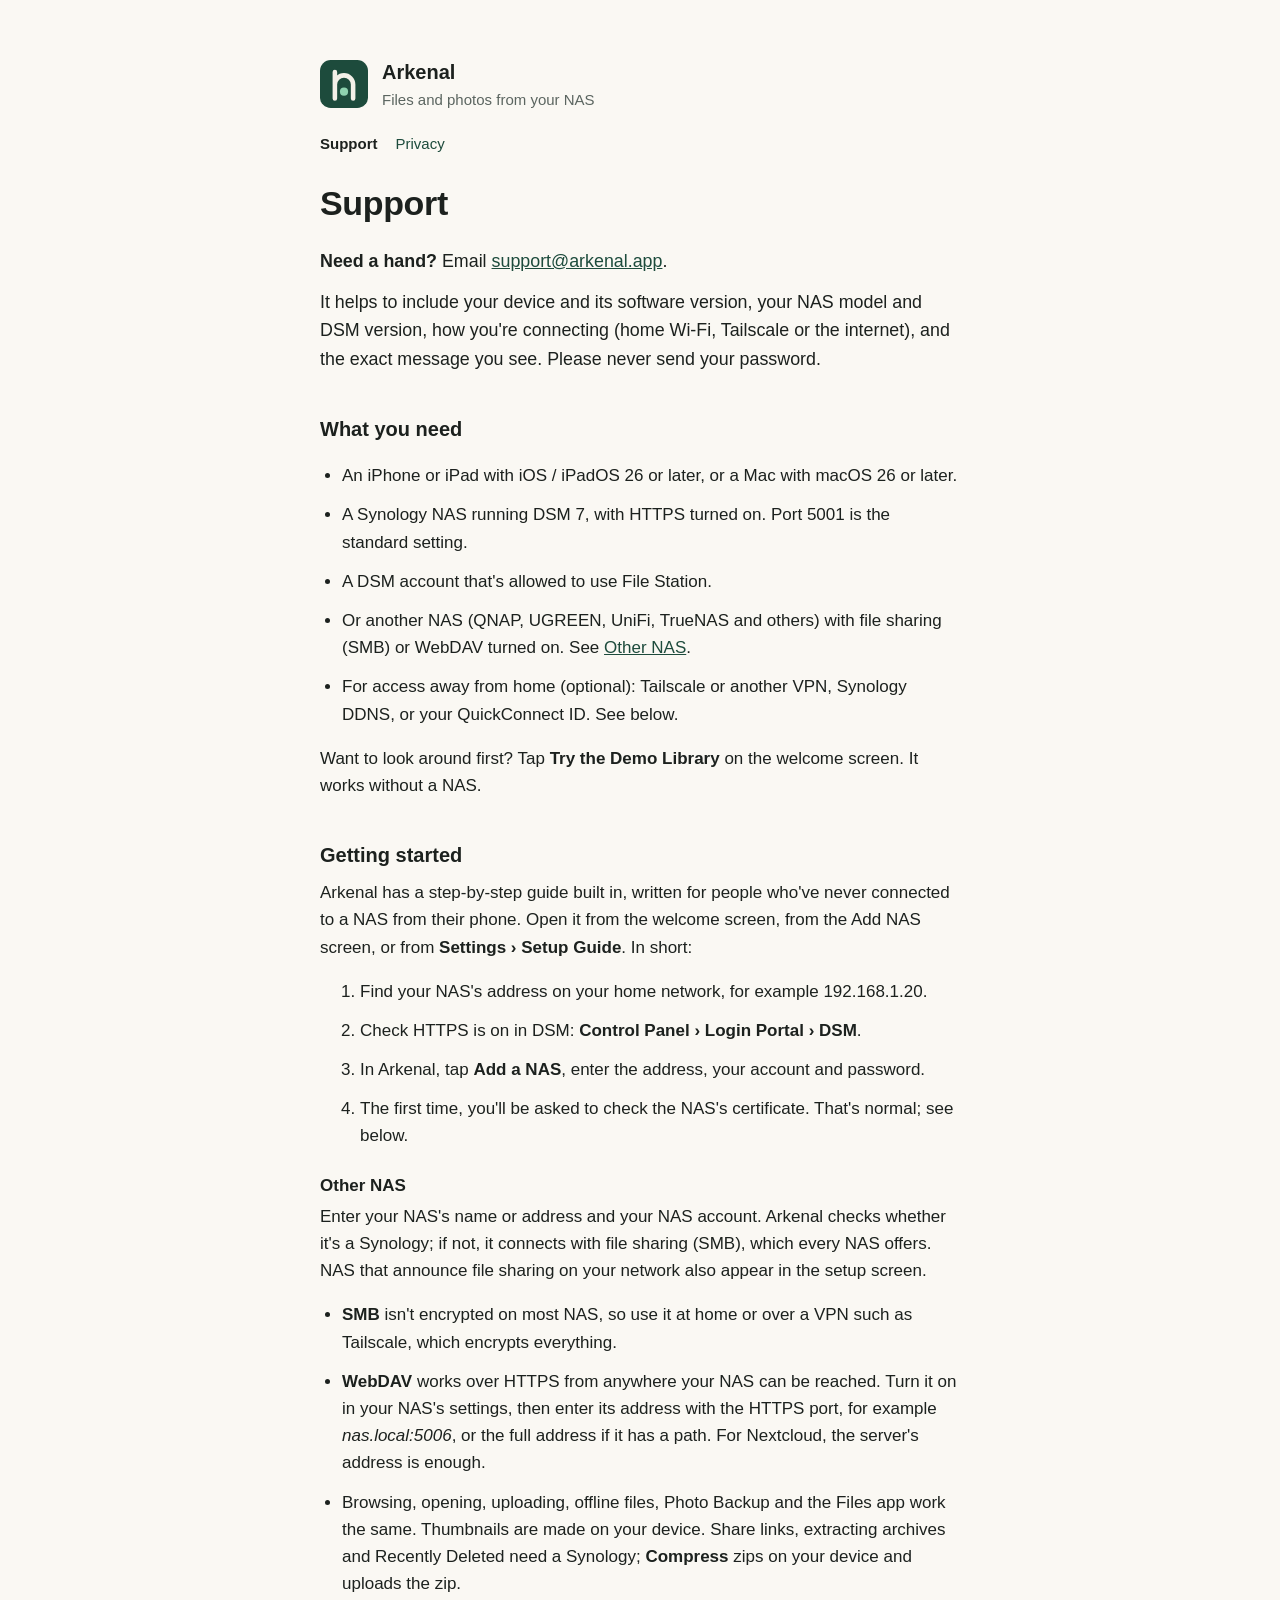
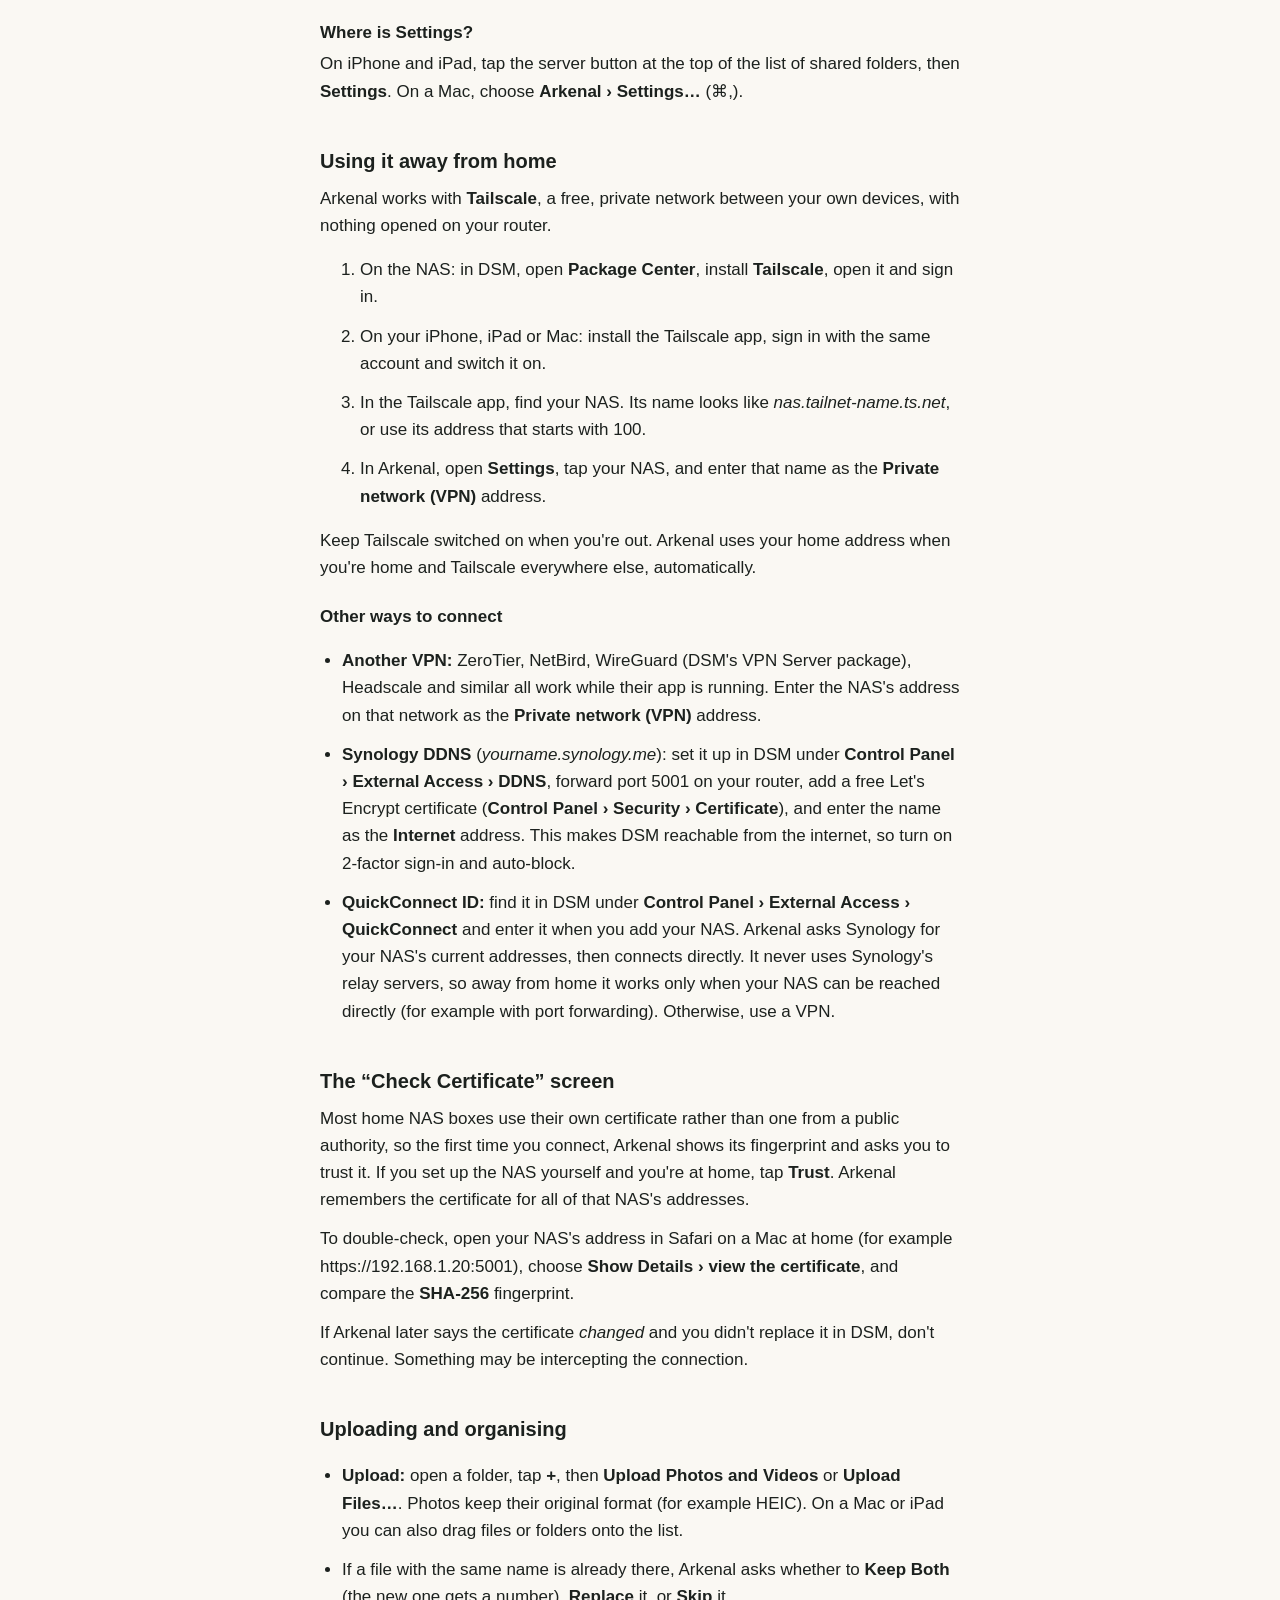
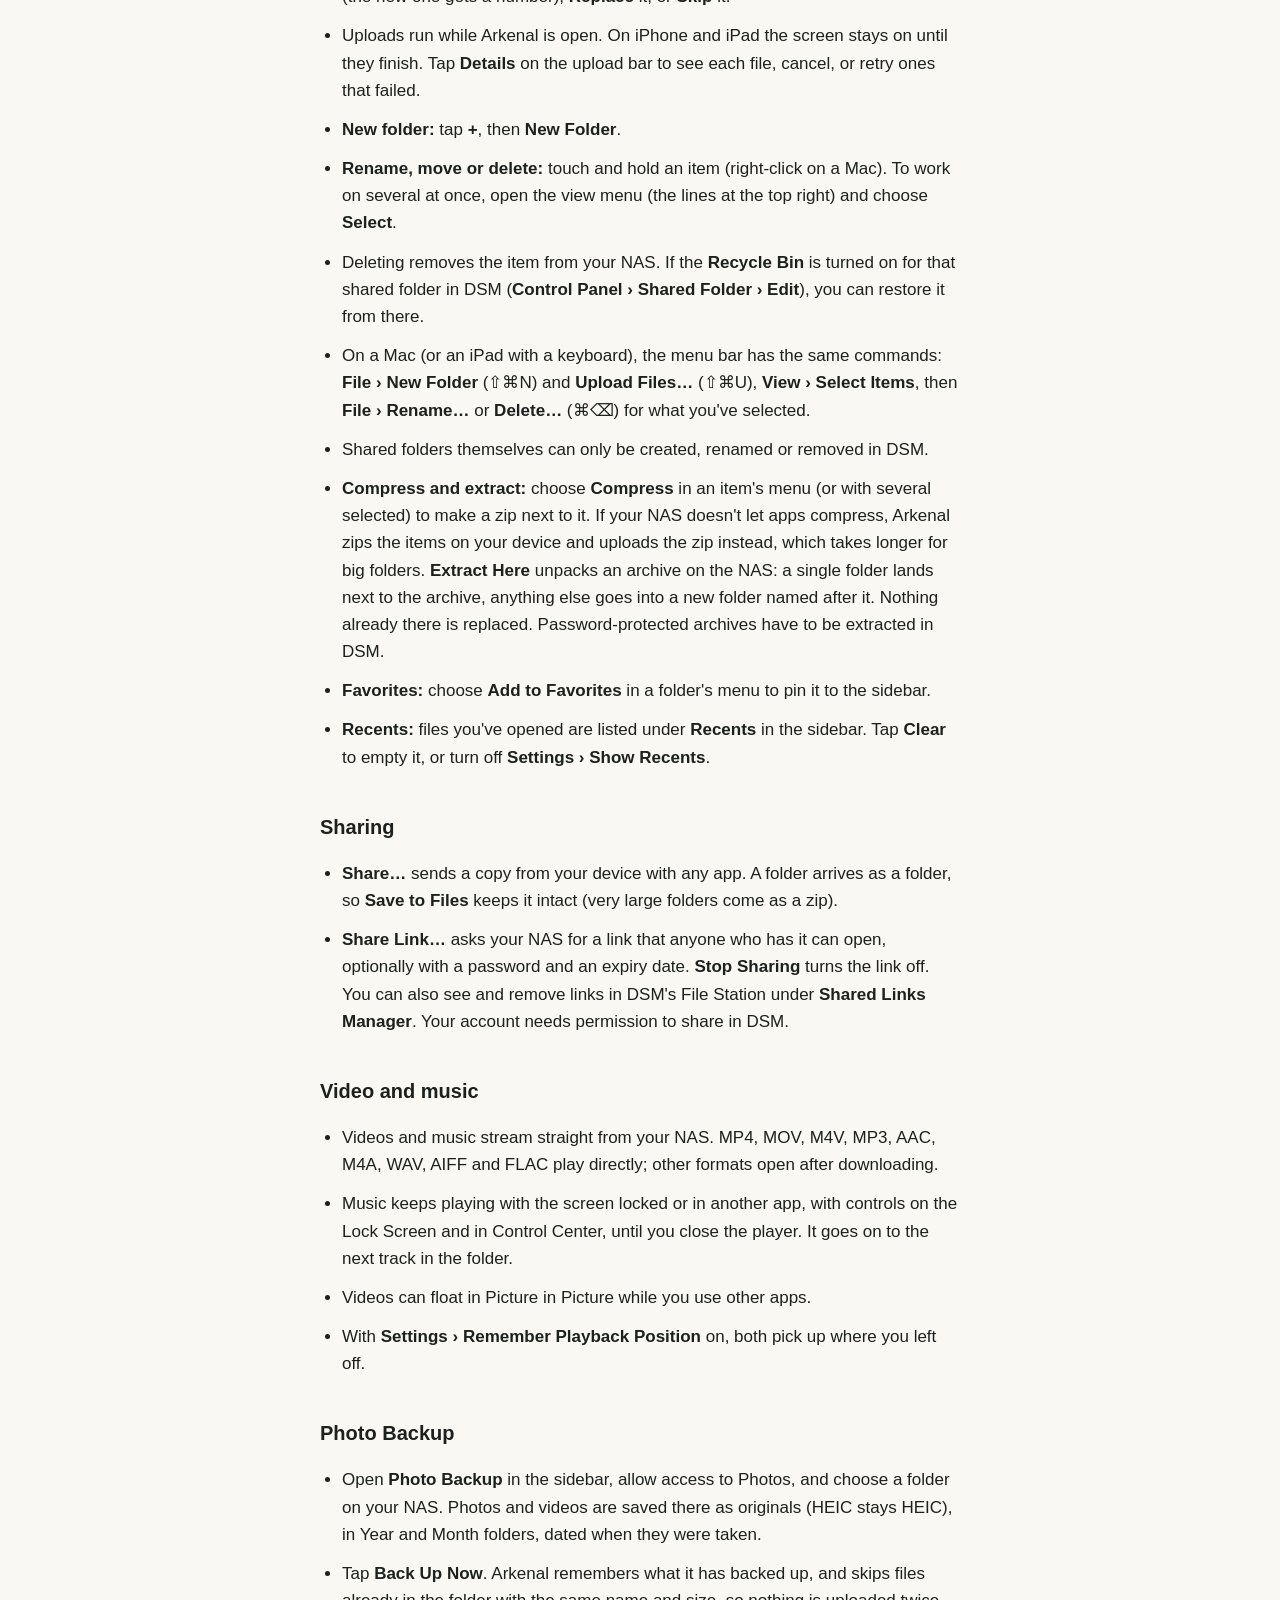
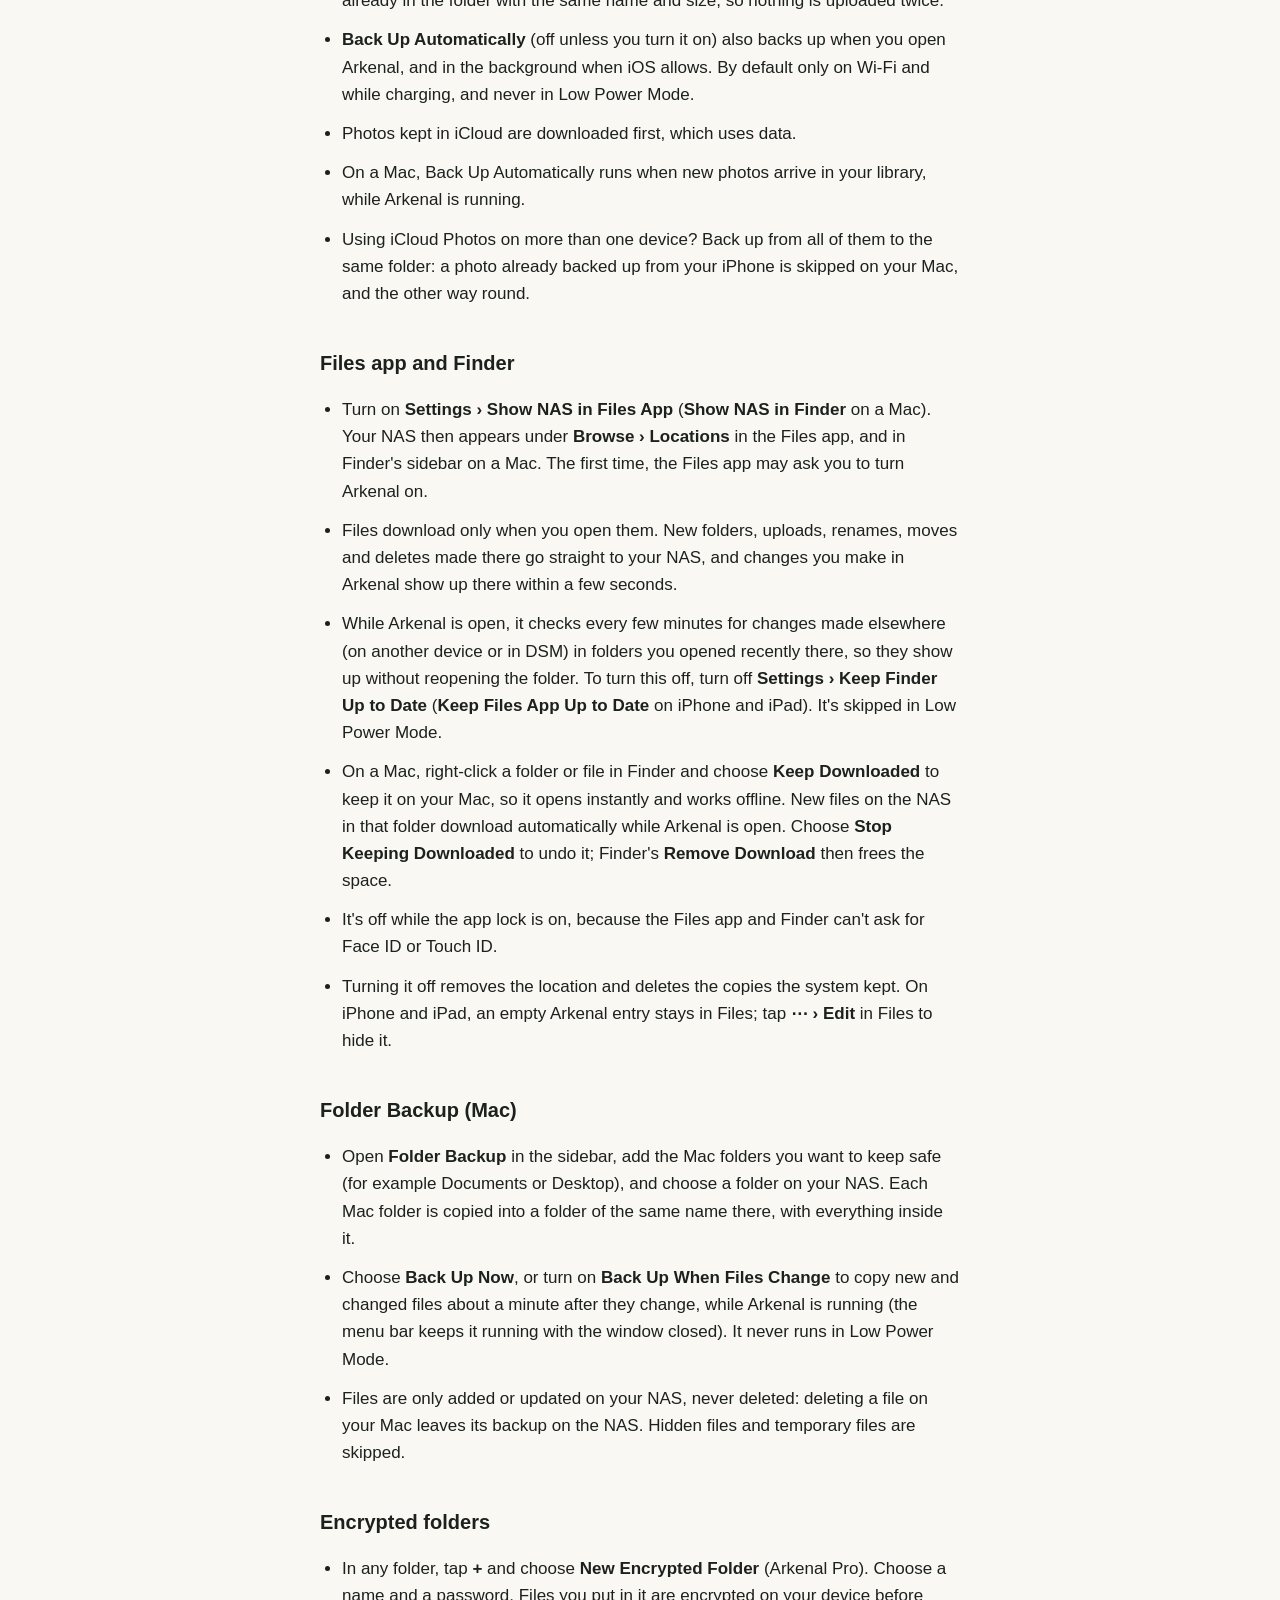
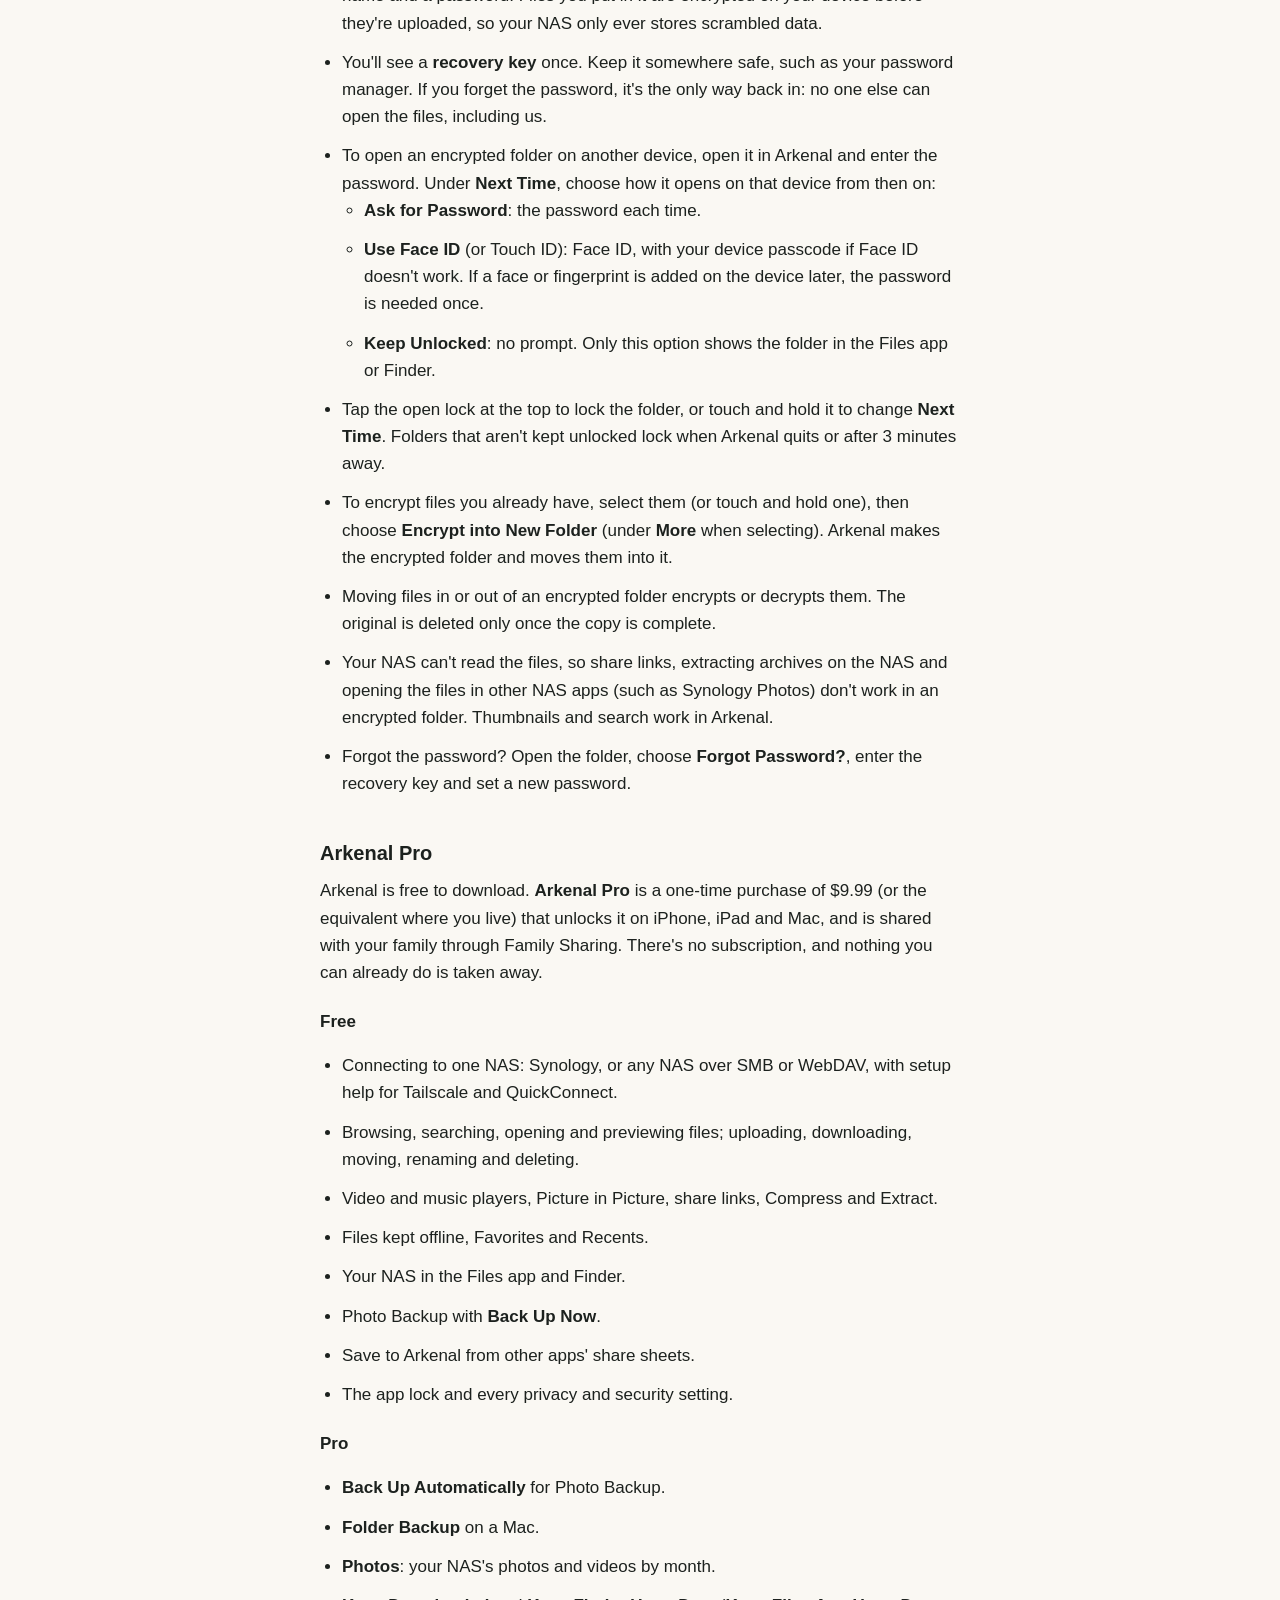
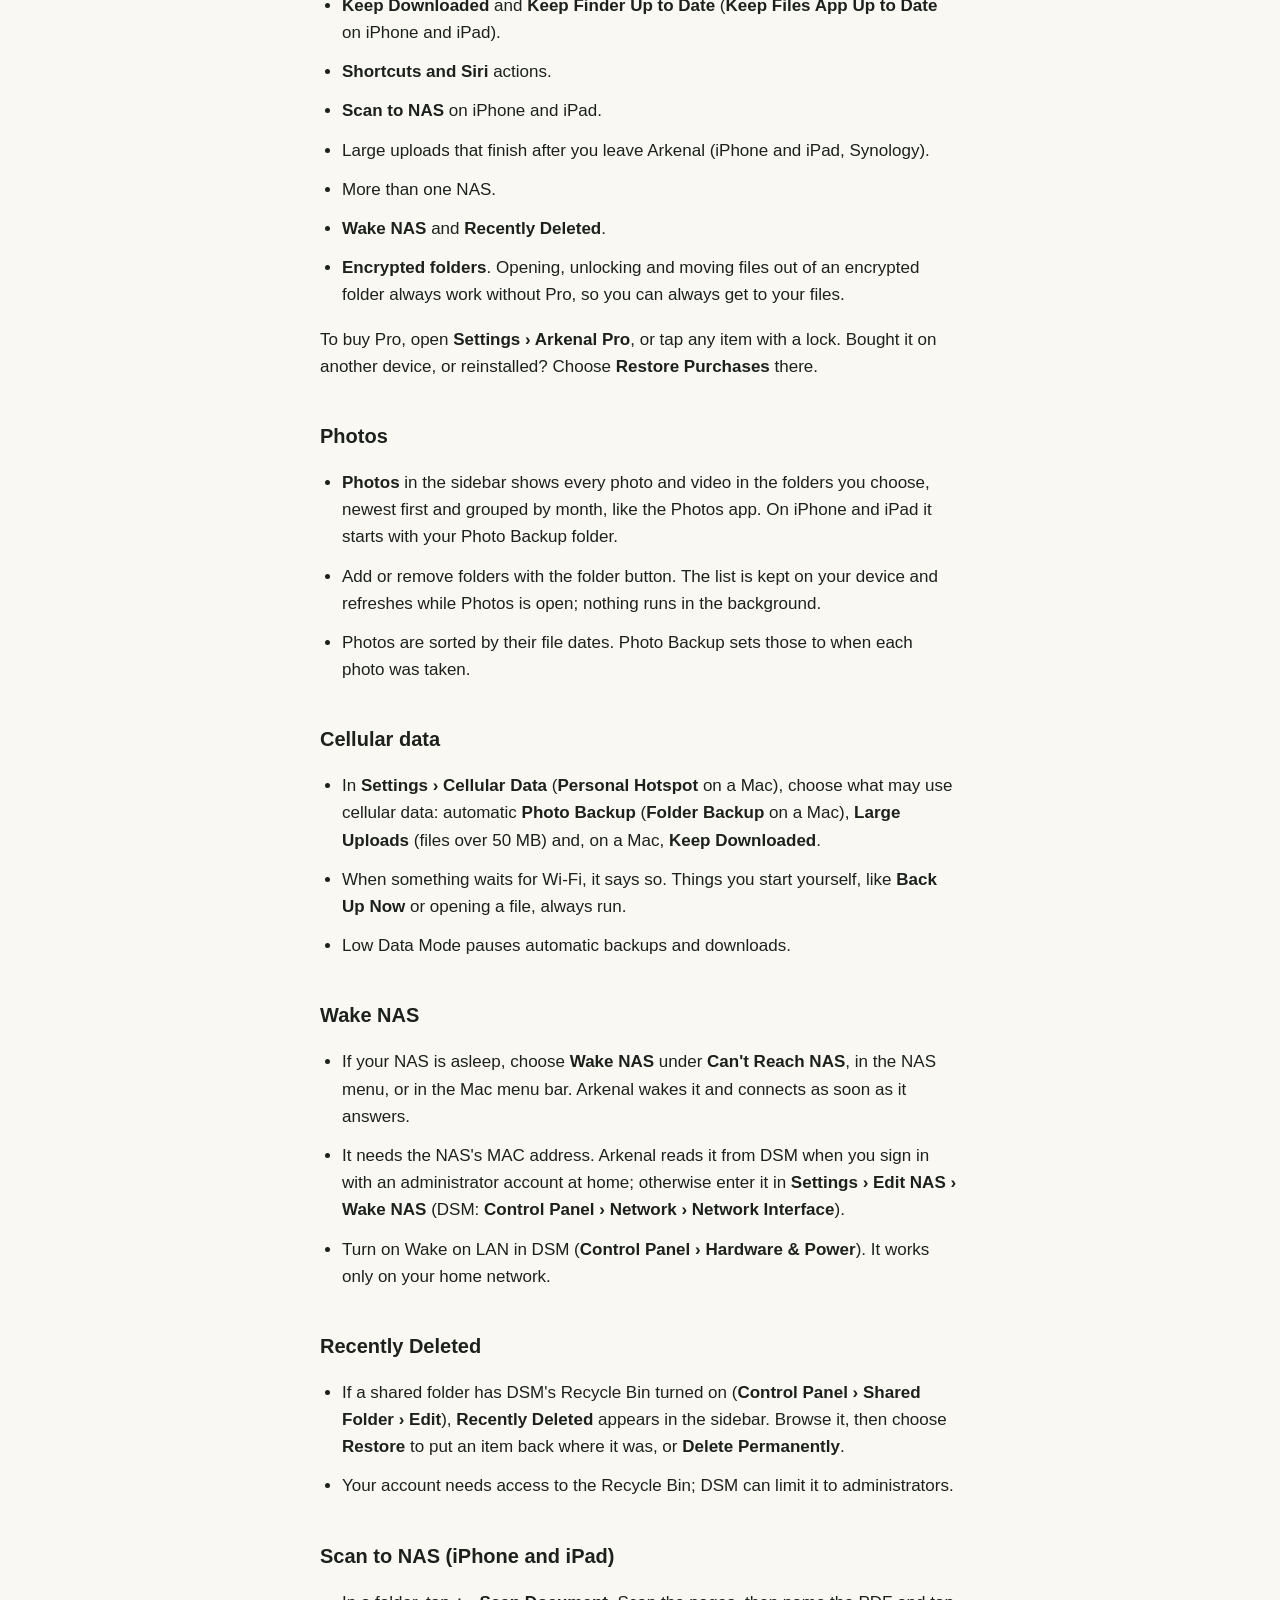
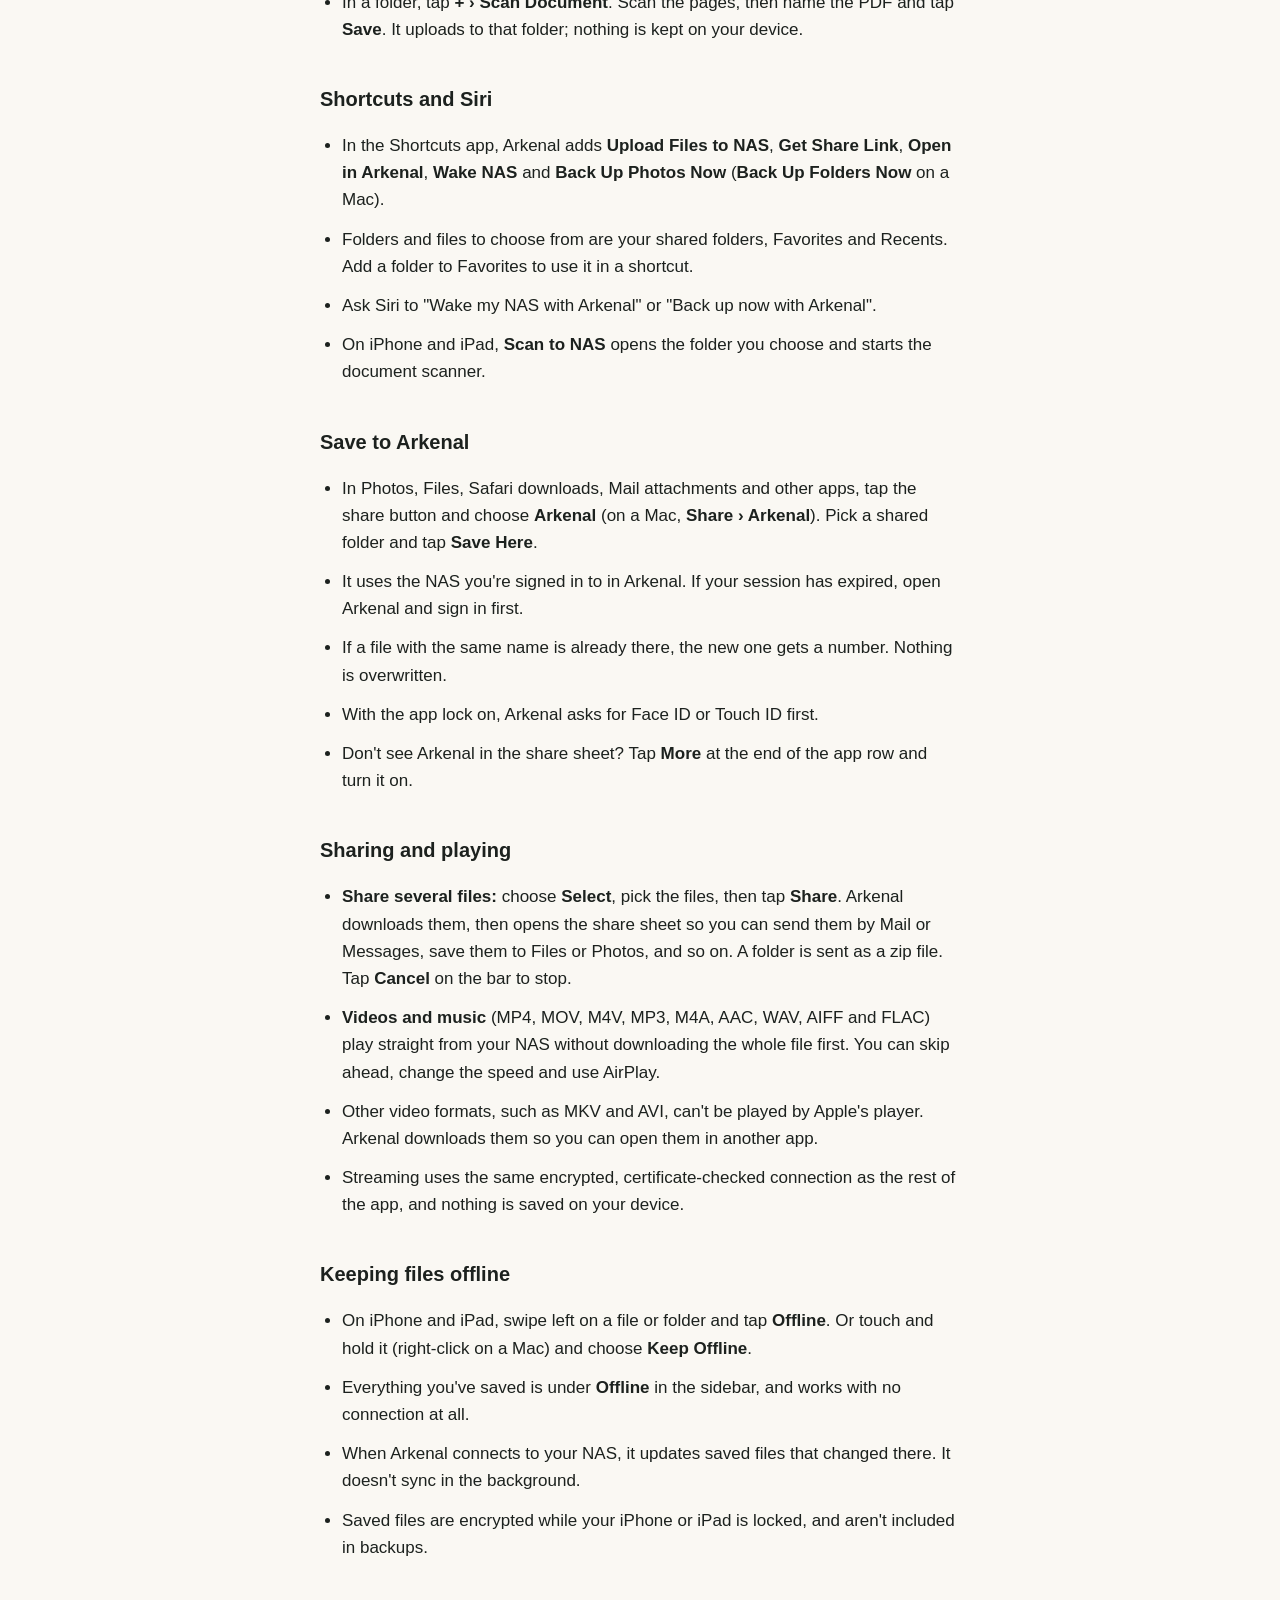
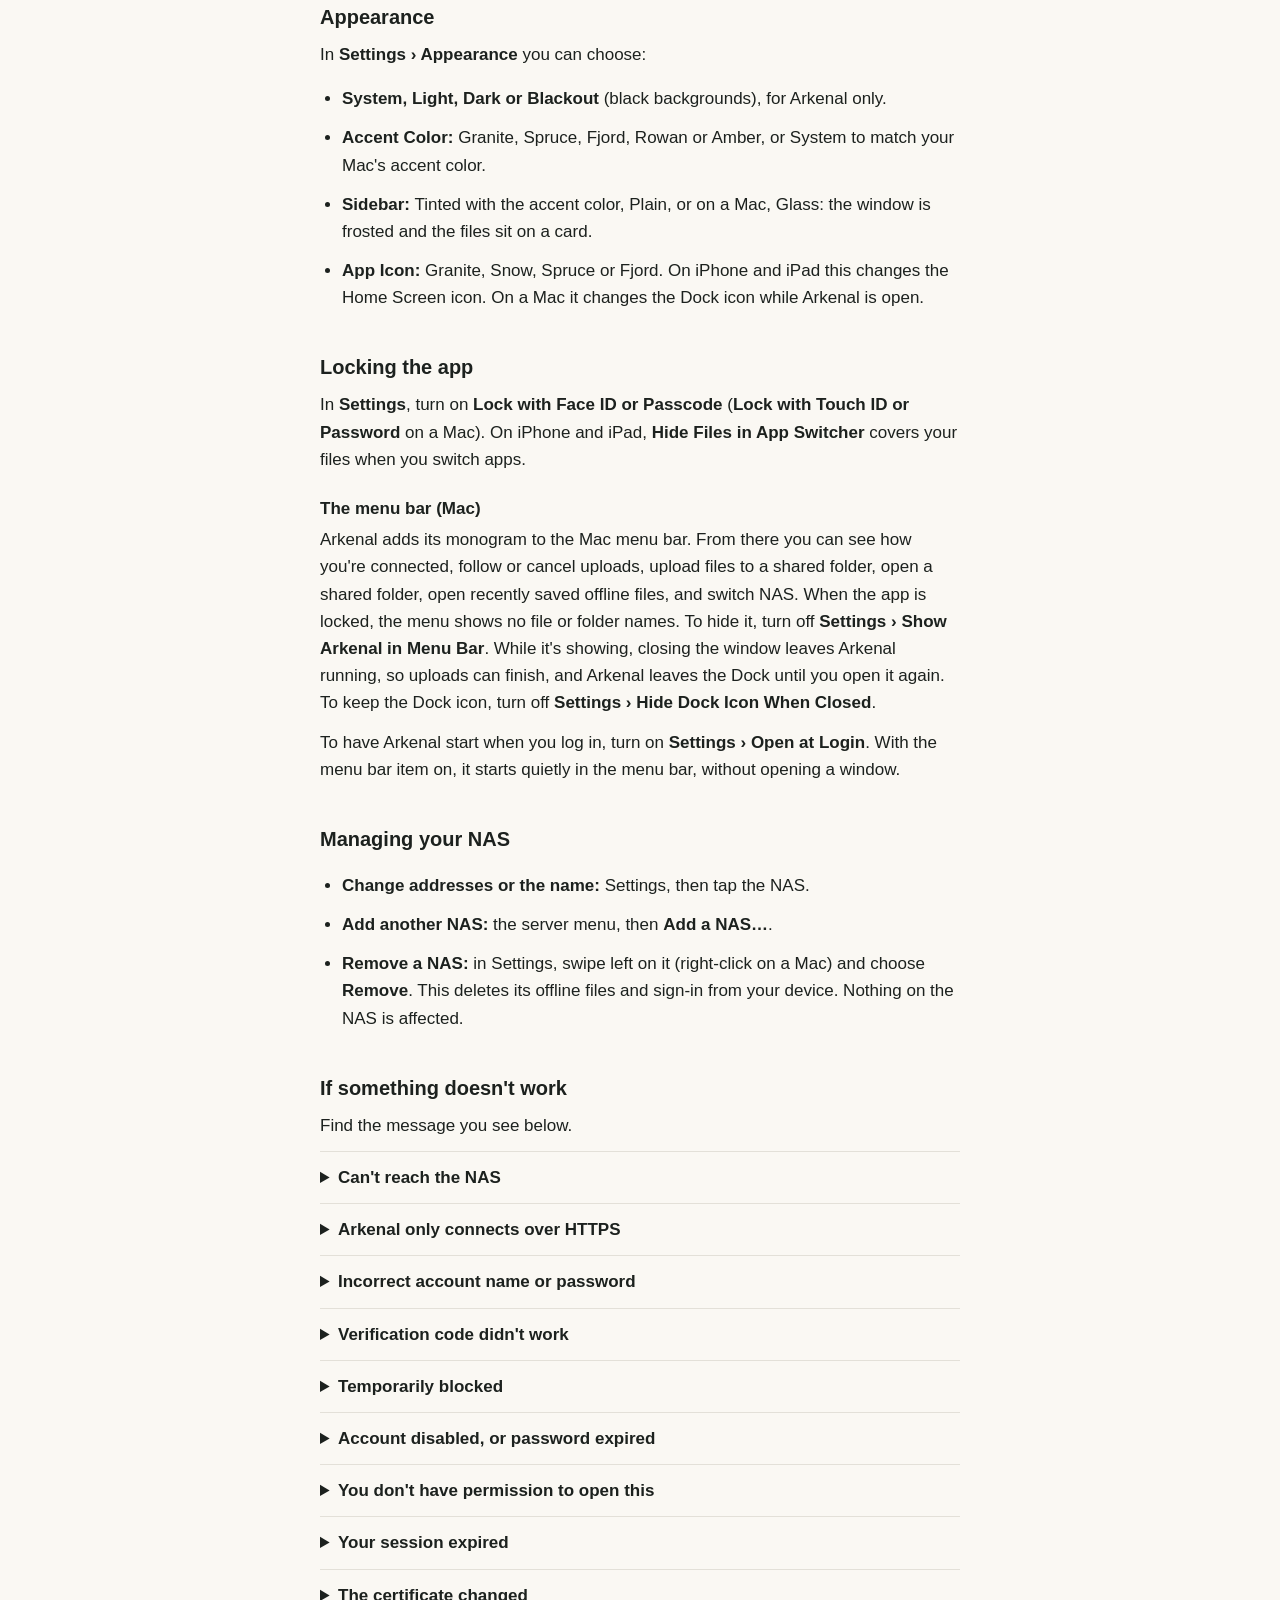
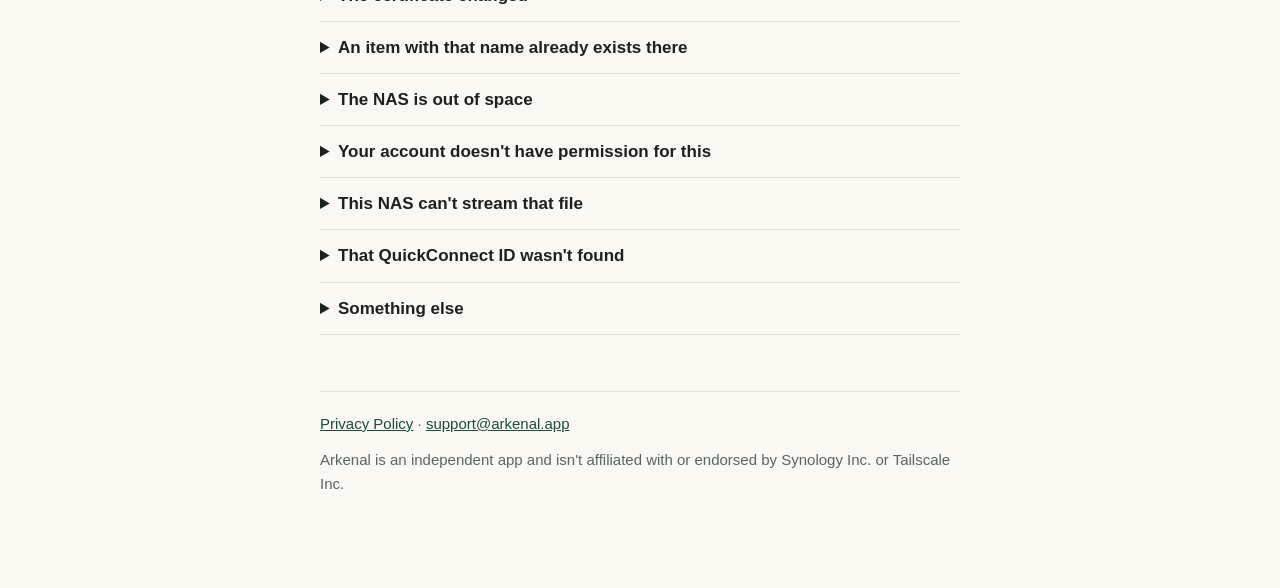
==== commit ab60cc29: "Mac: Glass sidebar style (frosted window, content on an inset card) Settings › Appearance › Sidebar " ====
--- a/harbor/site/support.html
+++ b/harbor/site/support.html
@@ -248,7 +248,7 @@
   <ul>
     <li><strong>System, Light, Dark or Blackout</strong> (black backgrounds), for Arkenal only.</li>
     <li><strong>Accent Color:</strong> Granite, Spruce, Fjord, Rowan or Amber, or System to match your Mac's accent color.</li>
-    <li><strong>Sidebar:</strong> Tinted with the accent color, or Plain.</li>
+    <li><strong>Sidebar:</strong> Tinted with the accent color, Plain, or on a Mac, Glass: the window is frosted and the files sit on a card.</li>
     <li><strong>App Icon:</strong> Granite, Snow, Spruce or Fjord. On iPhone and iPad this changes the Home Screen icon. On a Mac it changes the Dock icon while Arkenal is open.</li>
   </ul>
 
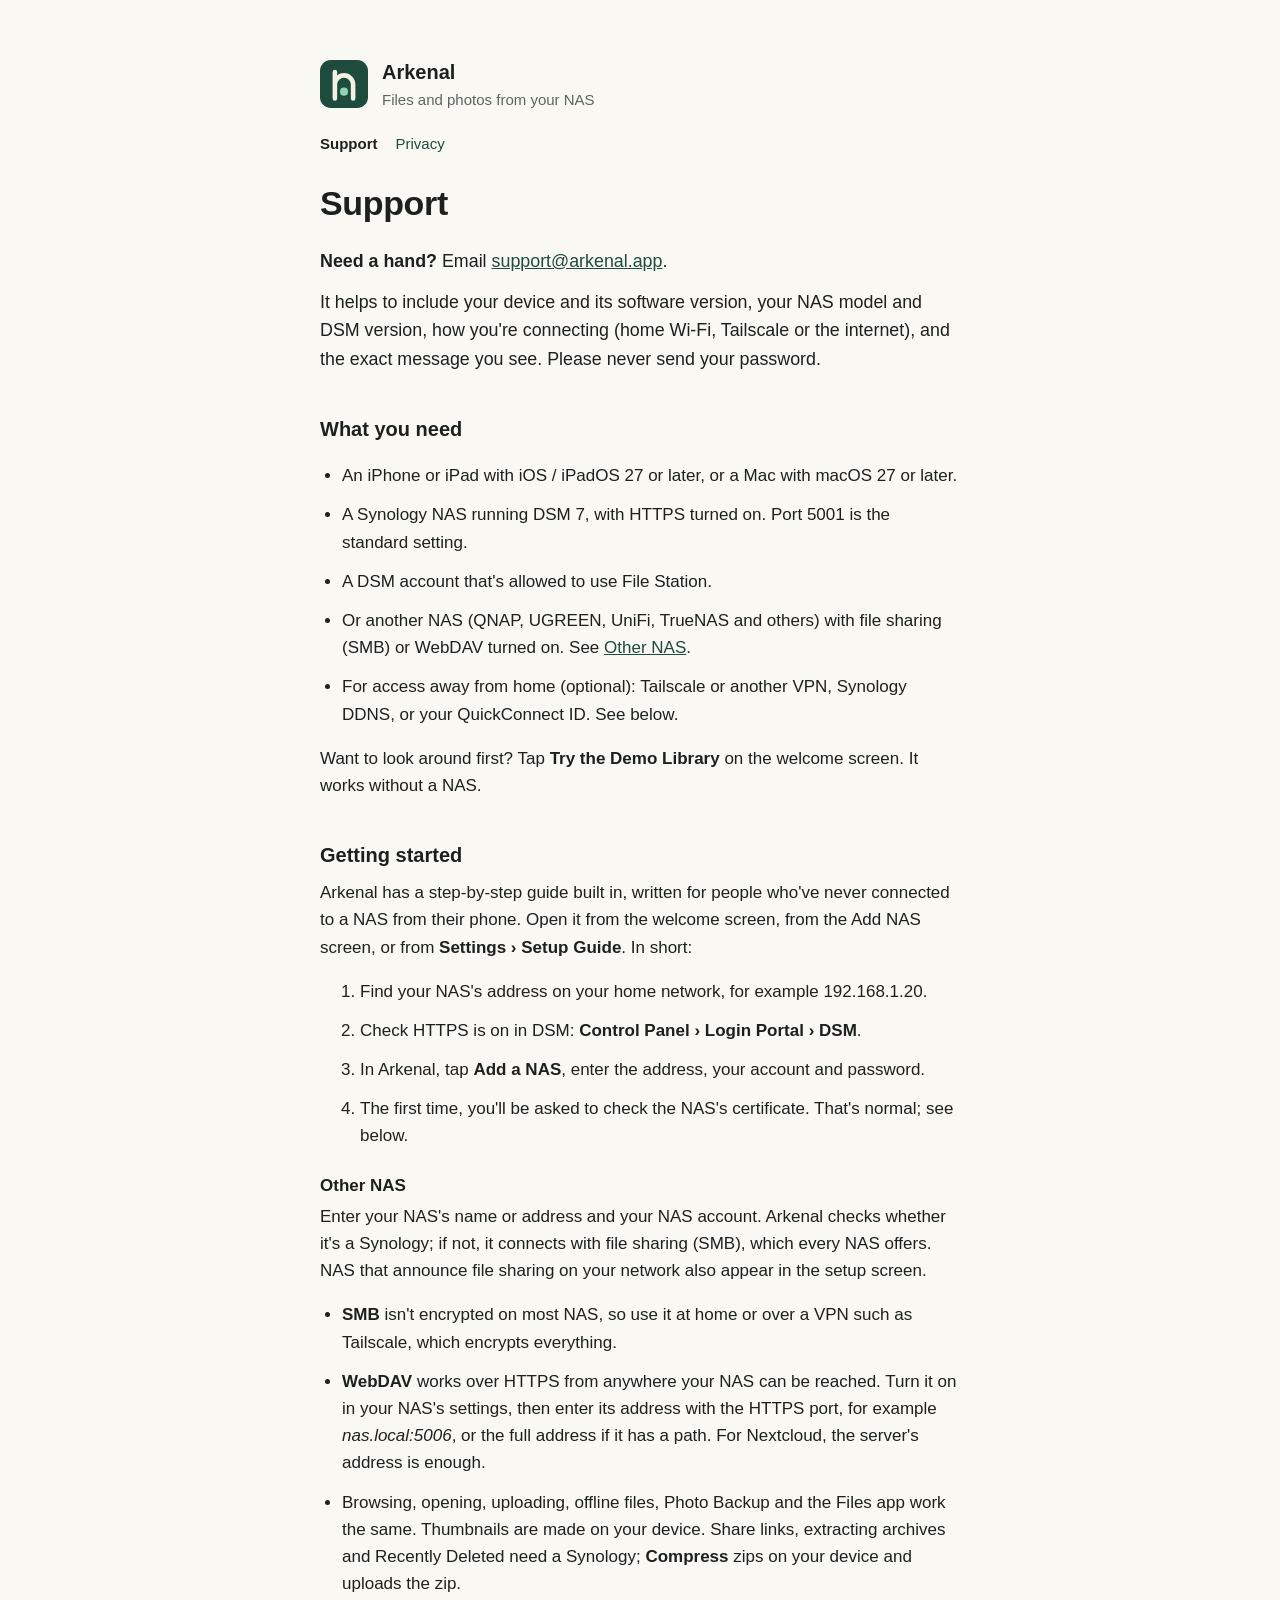
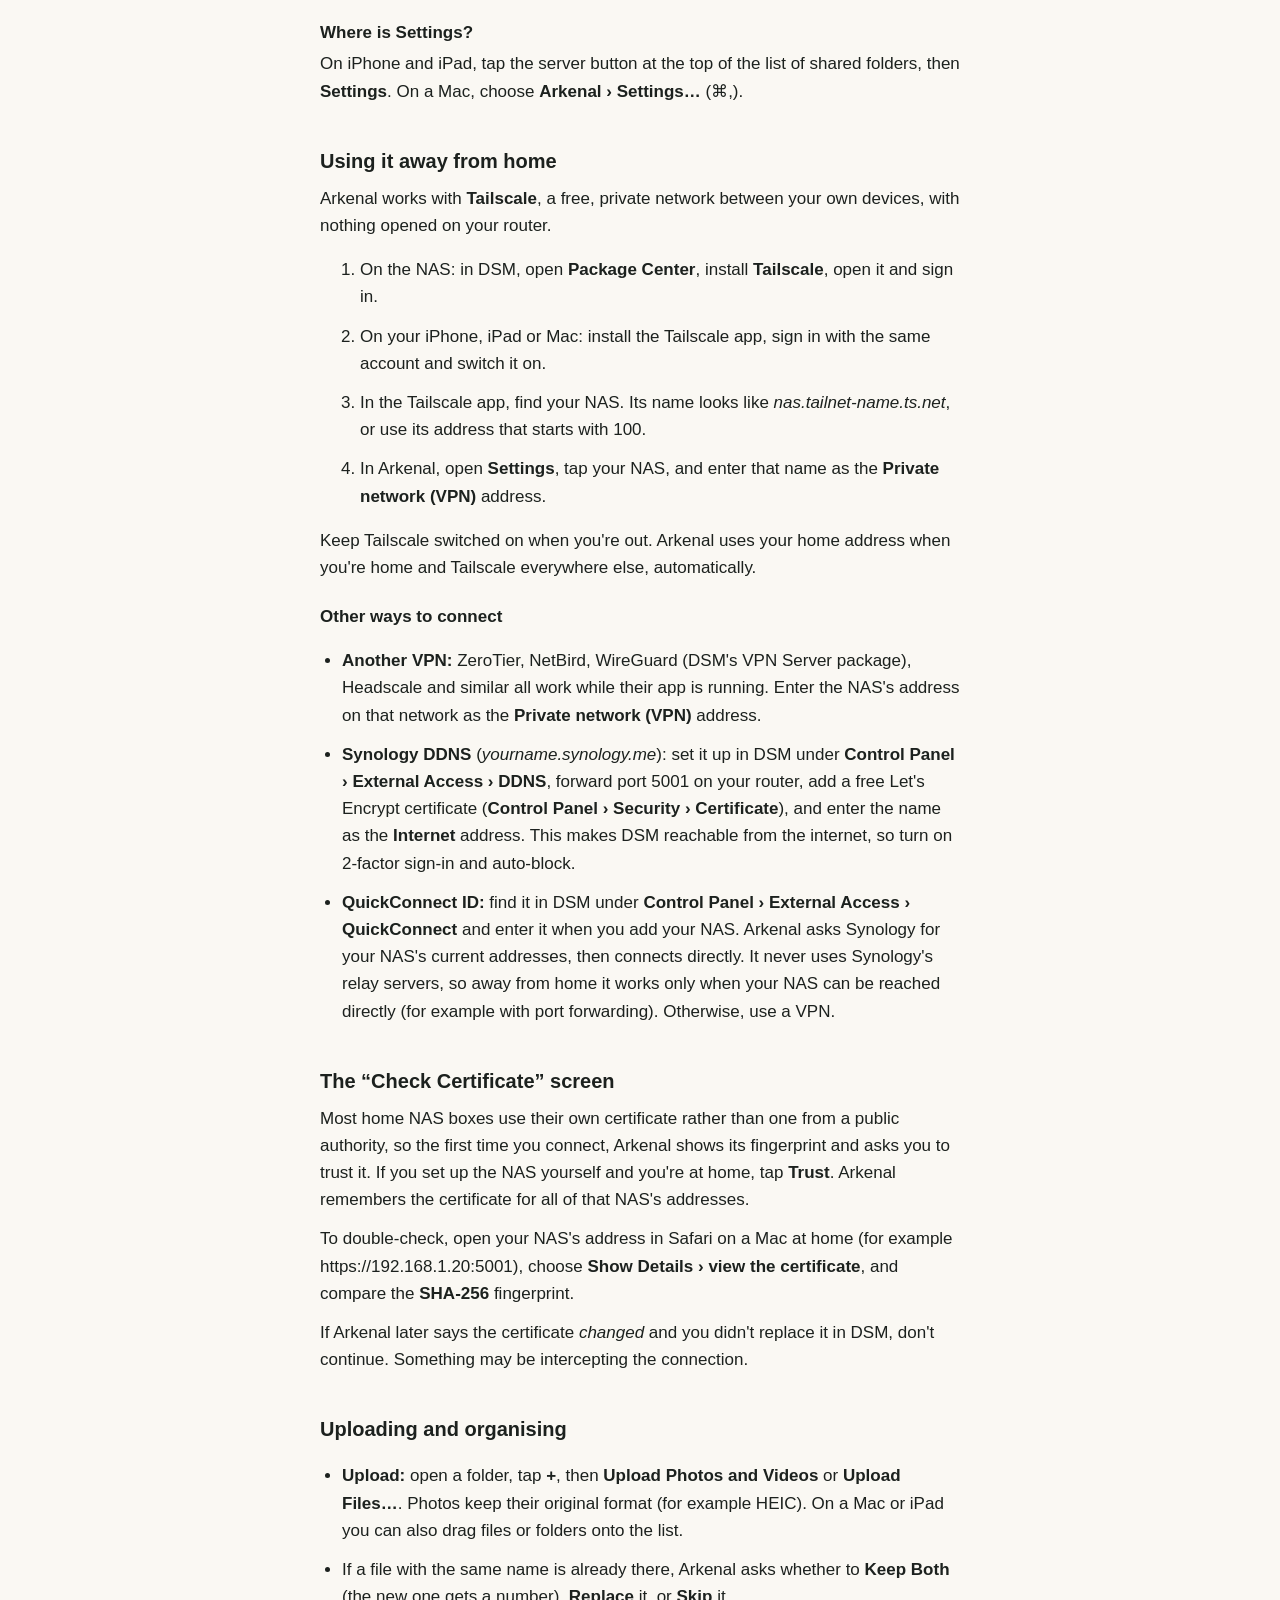
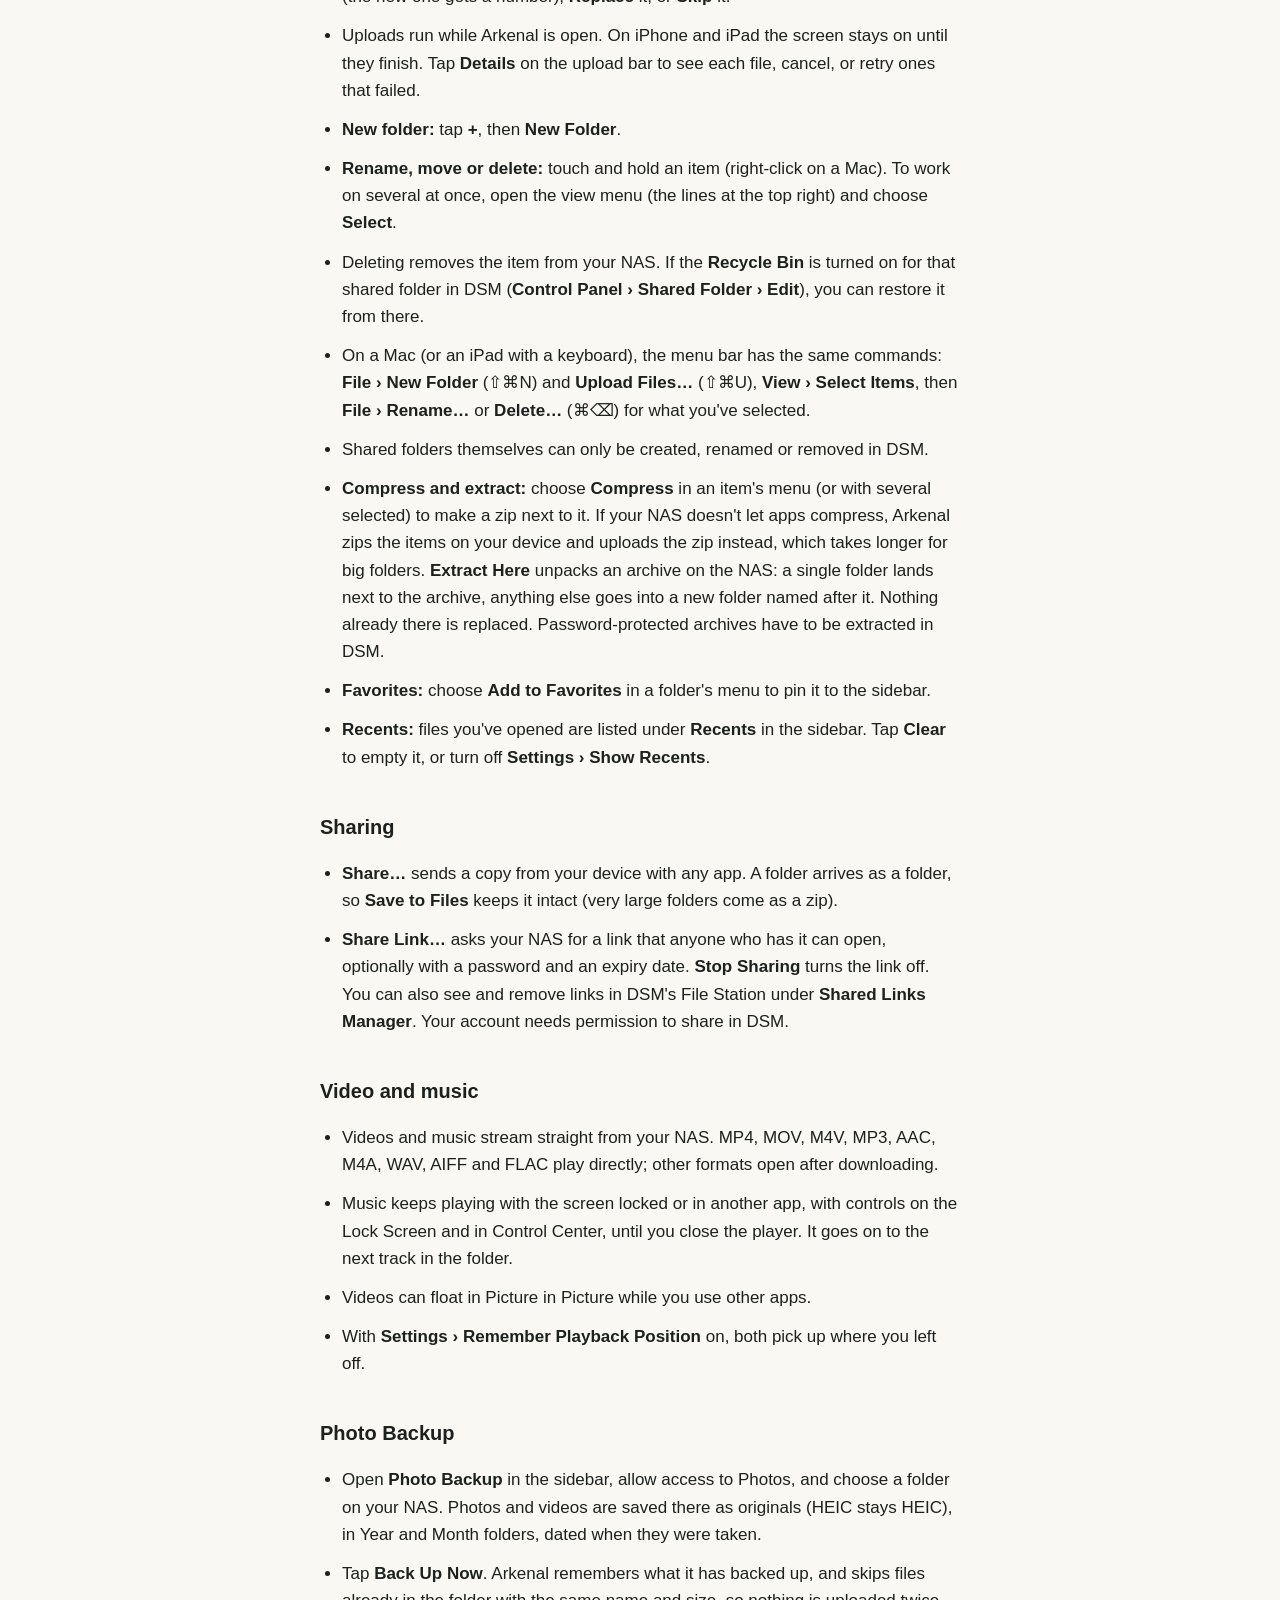
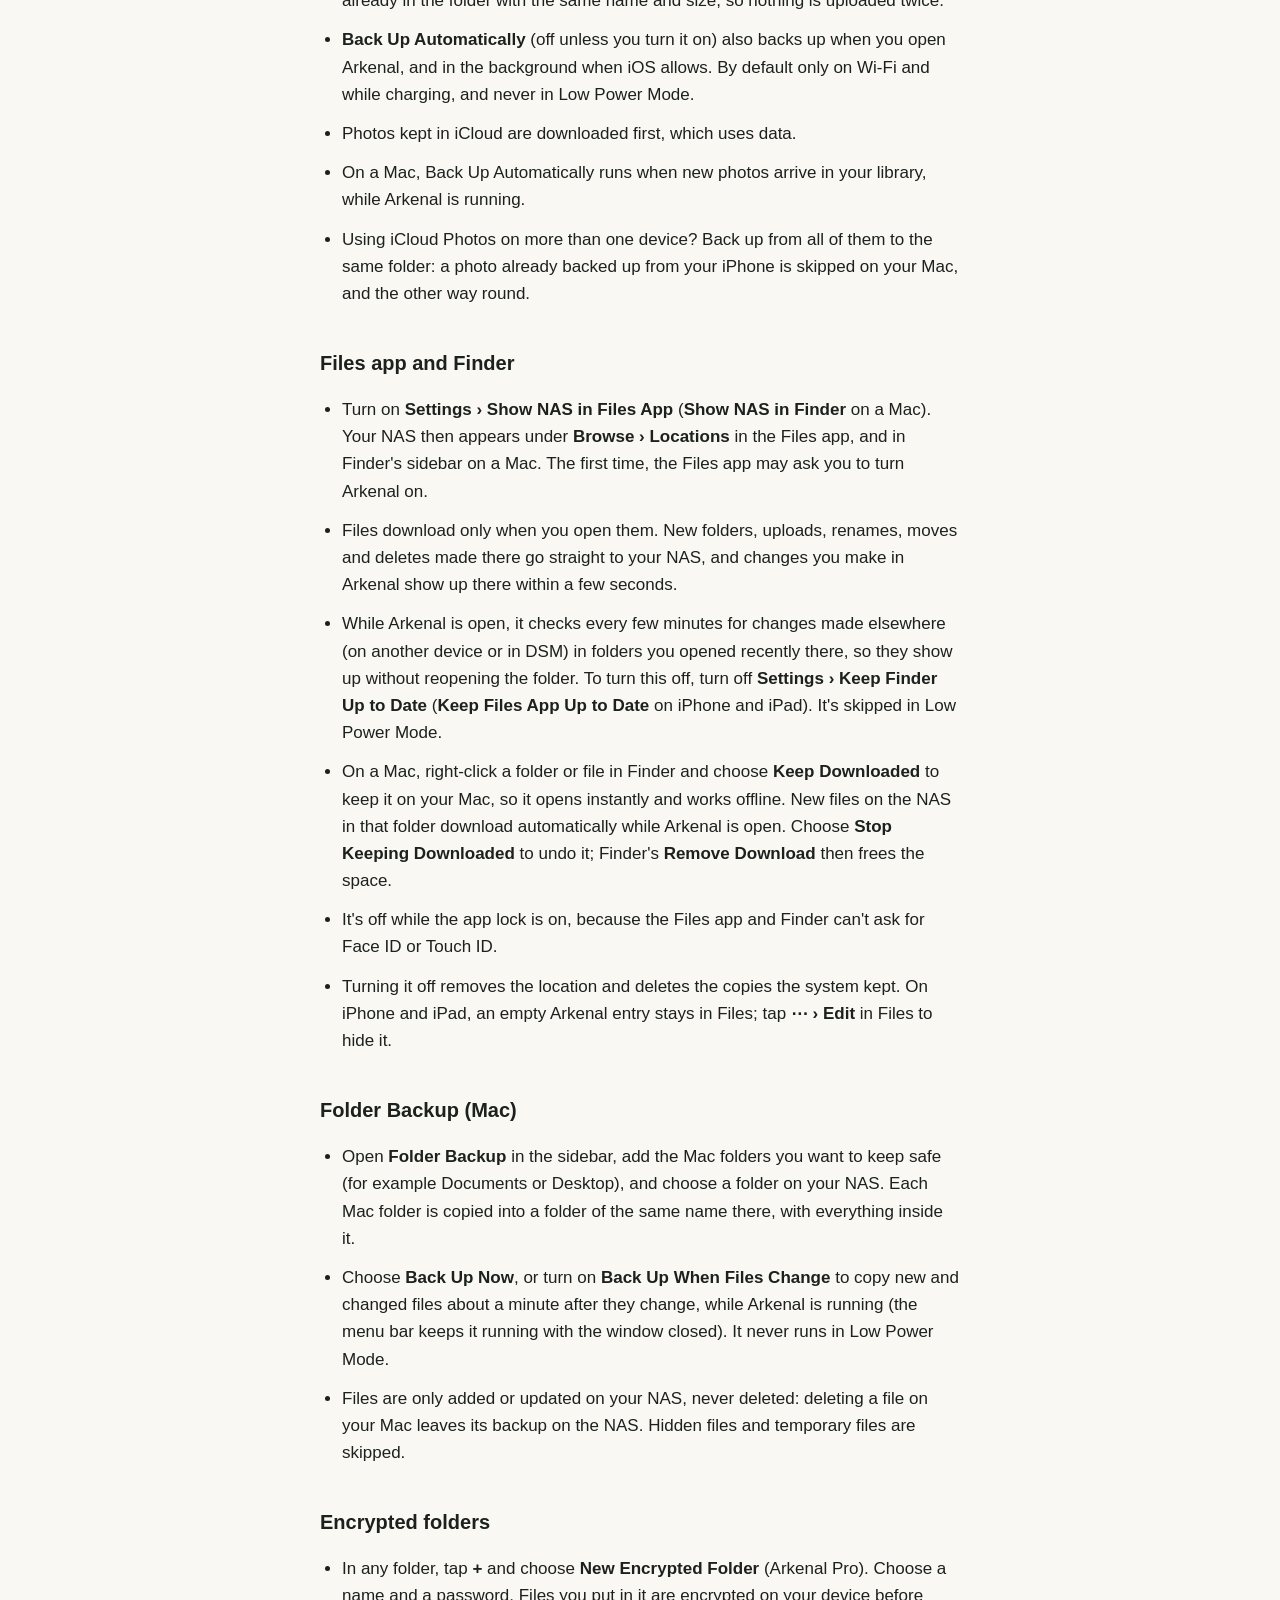
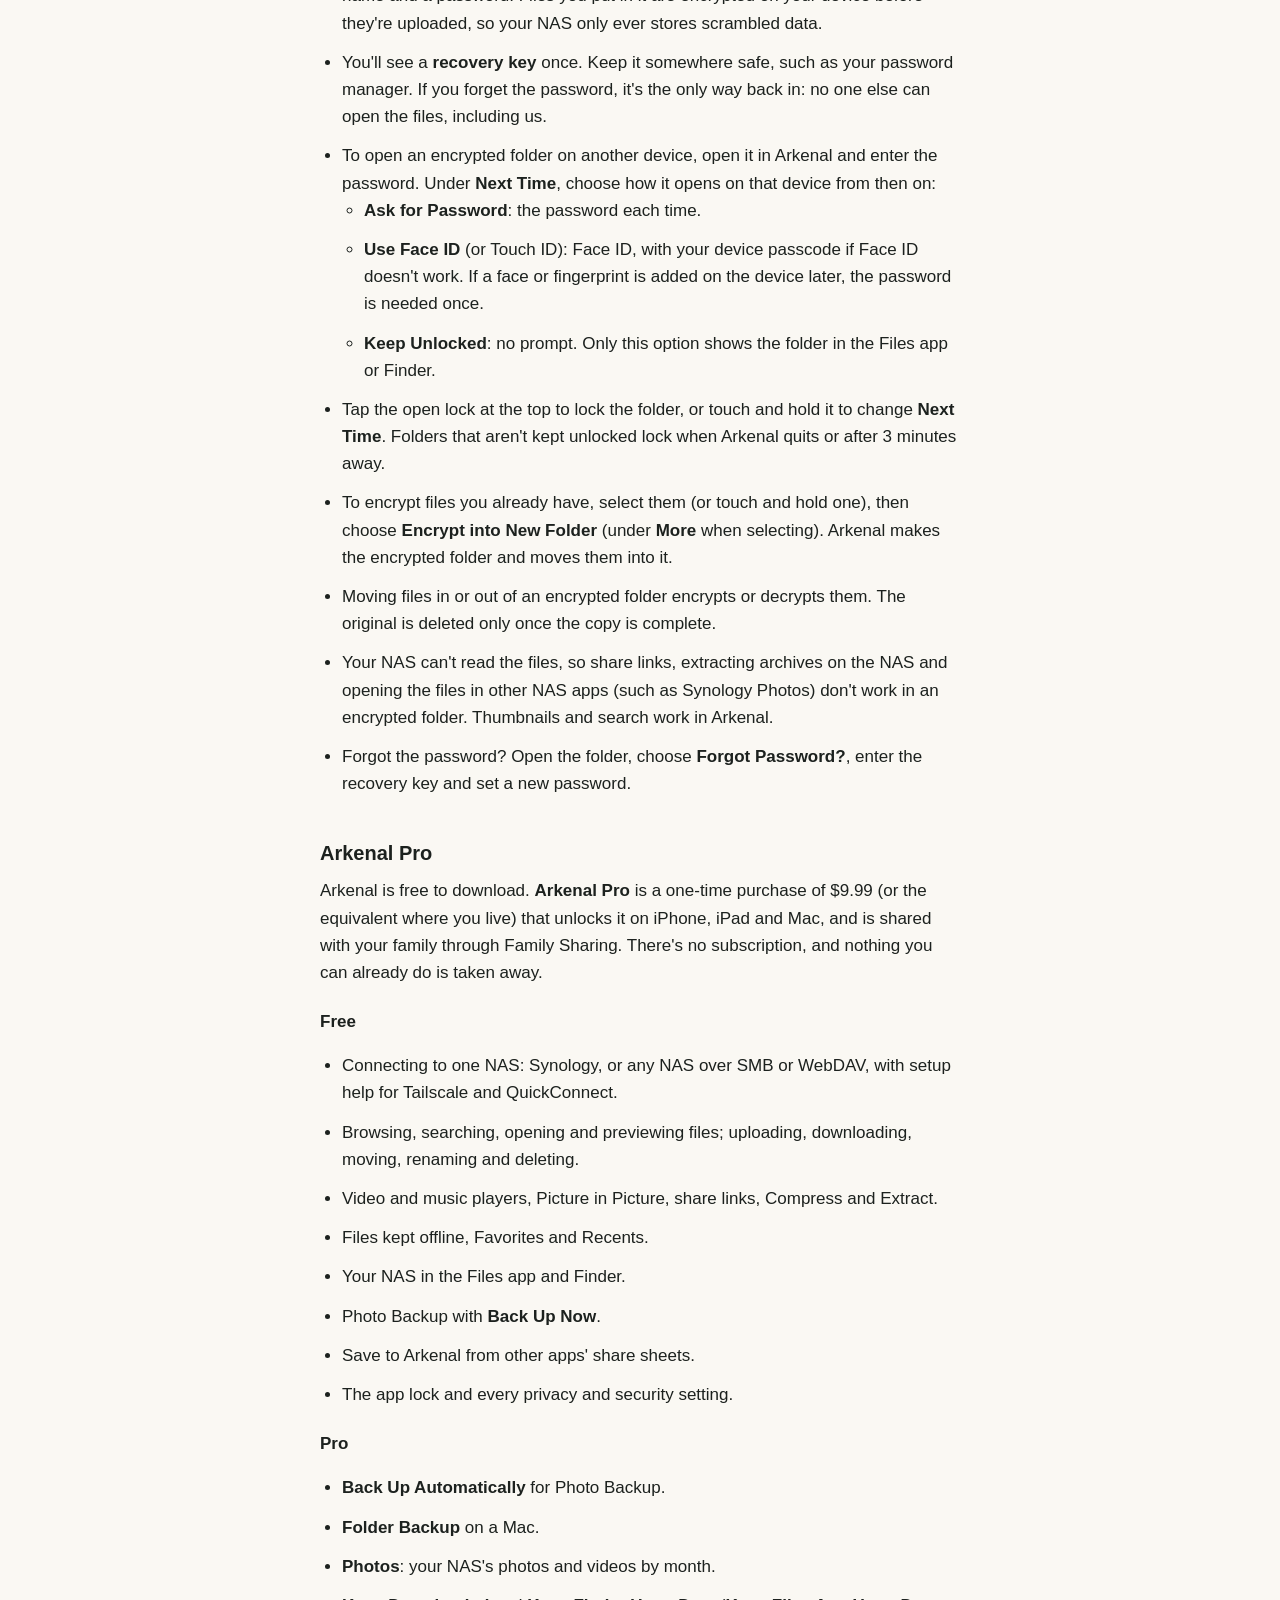
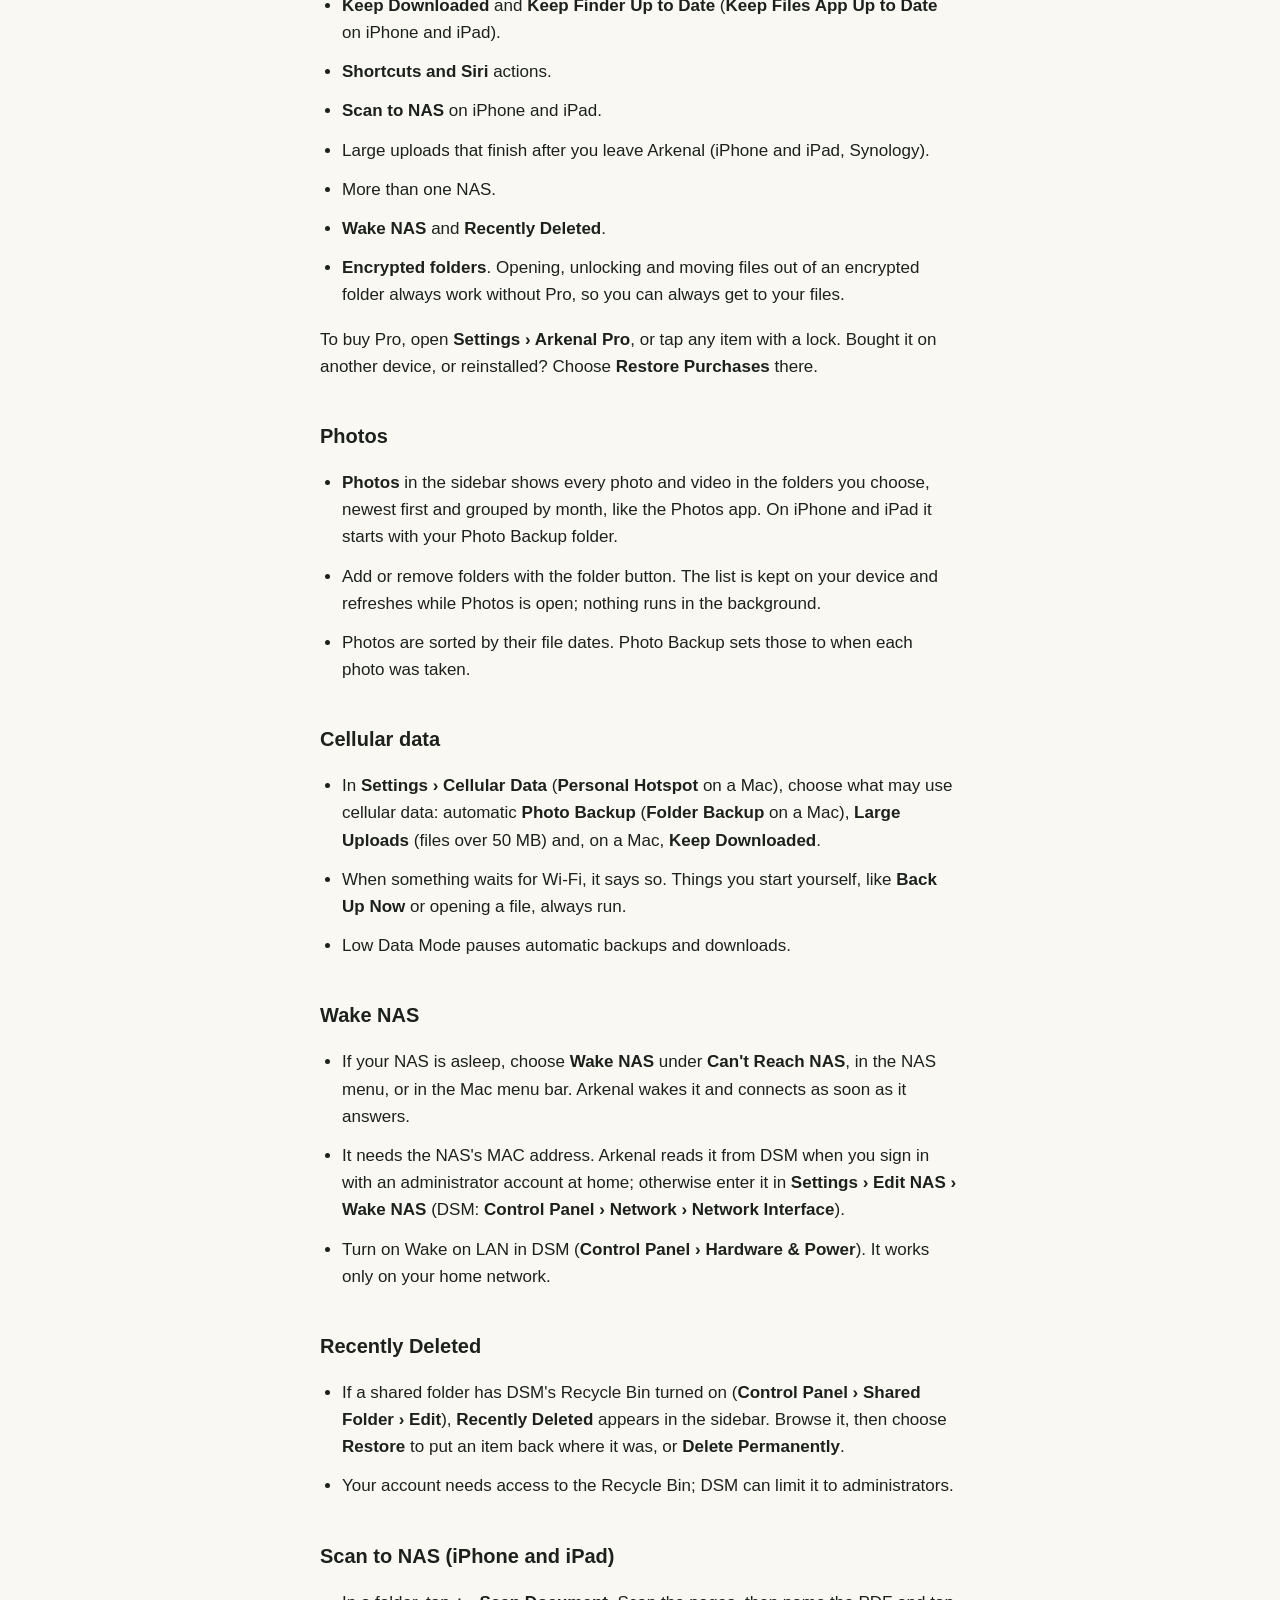
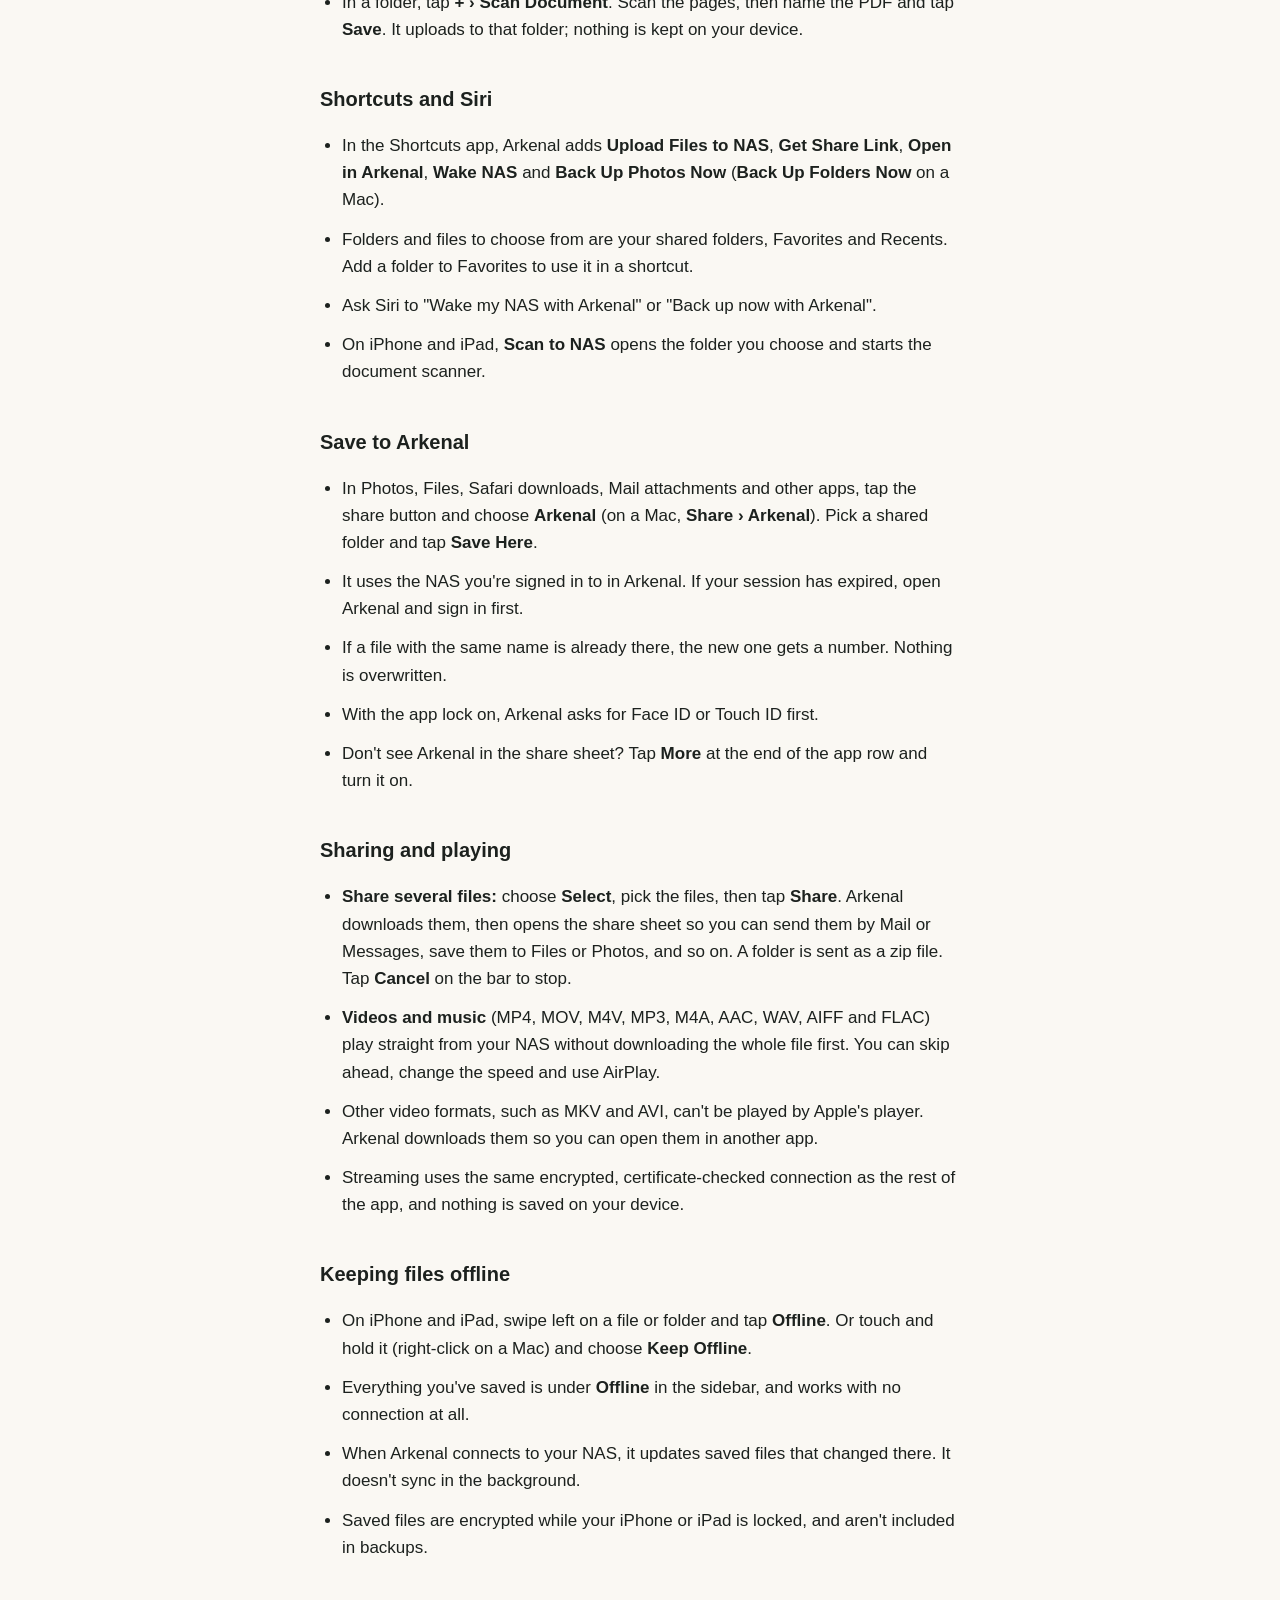
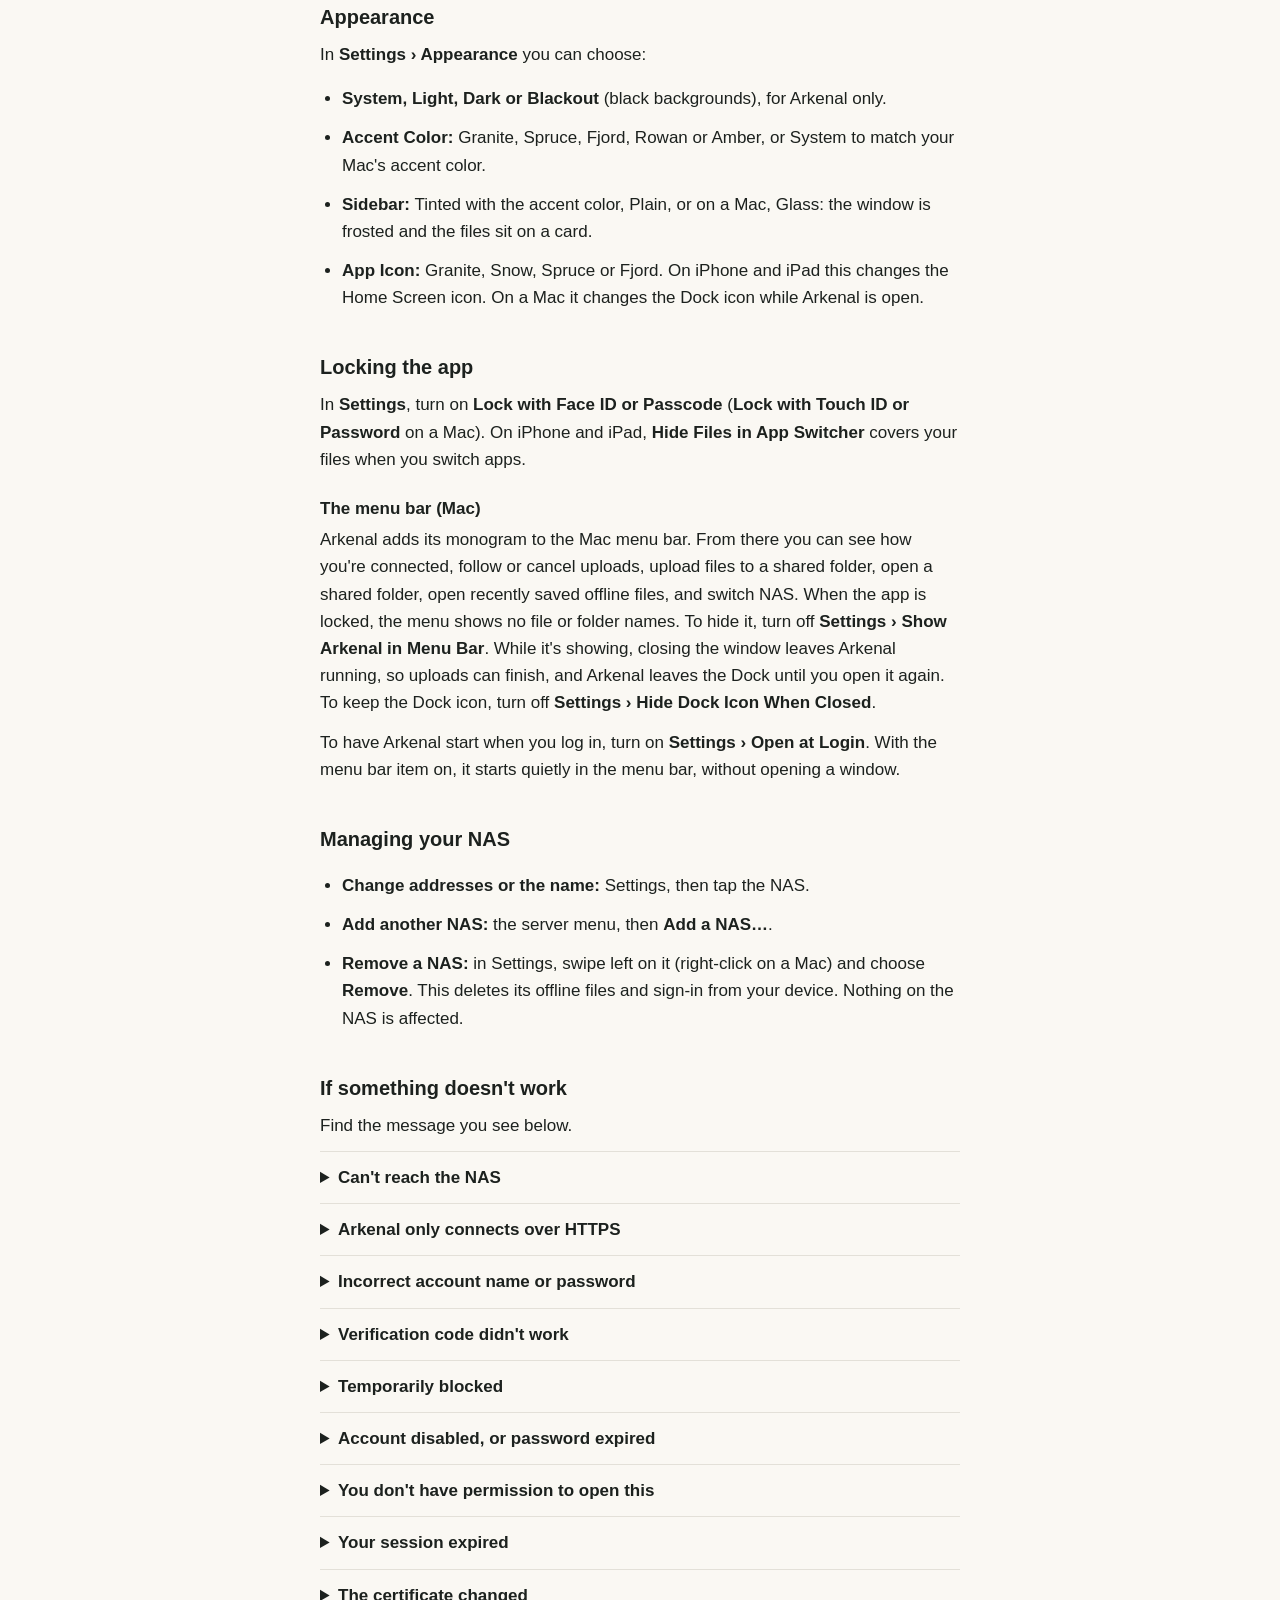
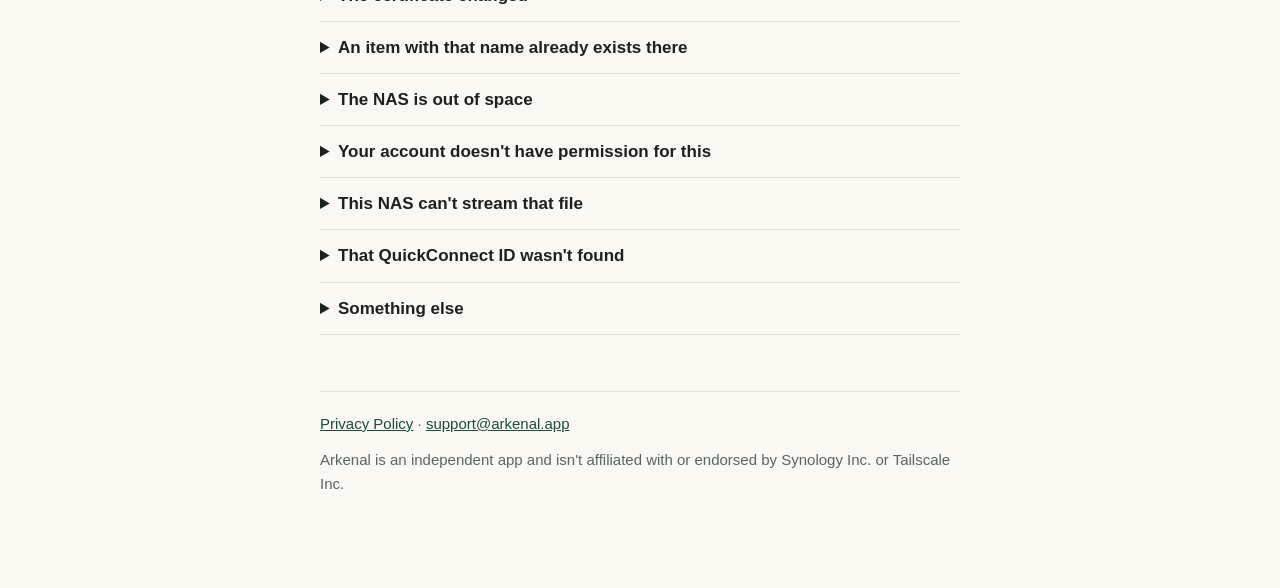
==== commit 4386c756: "Require iOS and macOS 27; move off APIs deprecated in 27 - Deployment targets raised to iOS / iPadOS" ====
--- a/harbor/site/support.html
+++ b/harbor/site/support.html
@@ -24,7 +24,7 @@
 
   <h2>What you need</h2>
   <ul>
-    <li>An iPhone or iPad with iOS / iPadOS 26 or later, or a Mac with macOS 26 or later.</li>
+    <li>An iPhone or iPad with iOS / iPadOS 27 or later, or a Mac with macOS 27 or later.</li>
     <li>A Synology NAS running DSM 7, with HTTPS turned on. Port 5001 is the standard setting.</li>
     <li>A DSM account that's allowed to use File Station.</li>
     <li>Or another NAS (QNAP, UGREEN, UniFi, TrueNAS and others) with file sharing (SMB) or WebDAV turned on. See <a href="#other-nas">Other NAS</a>.</li>
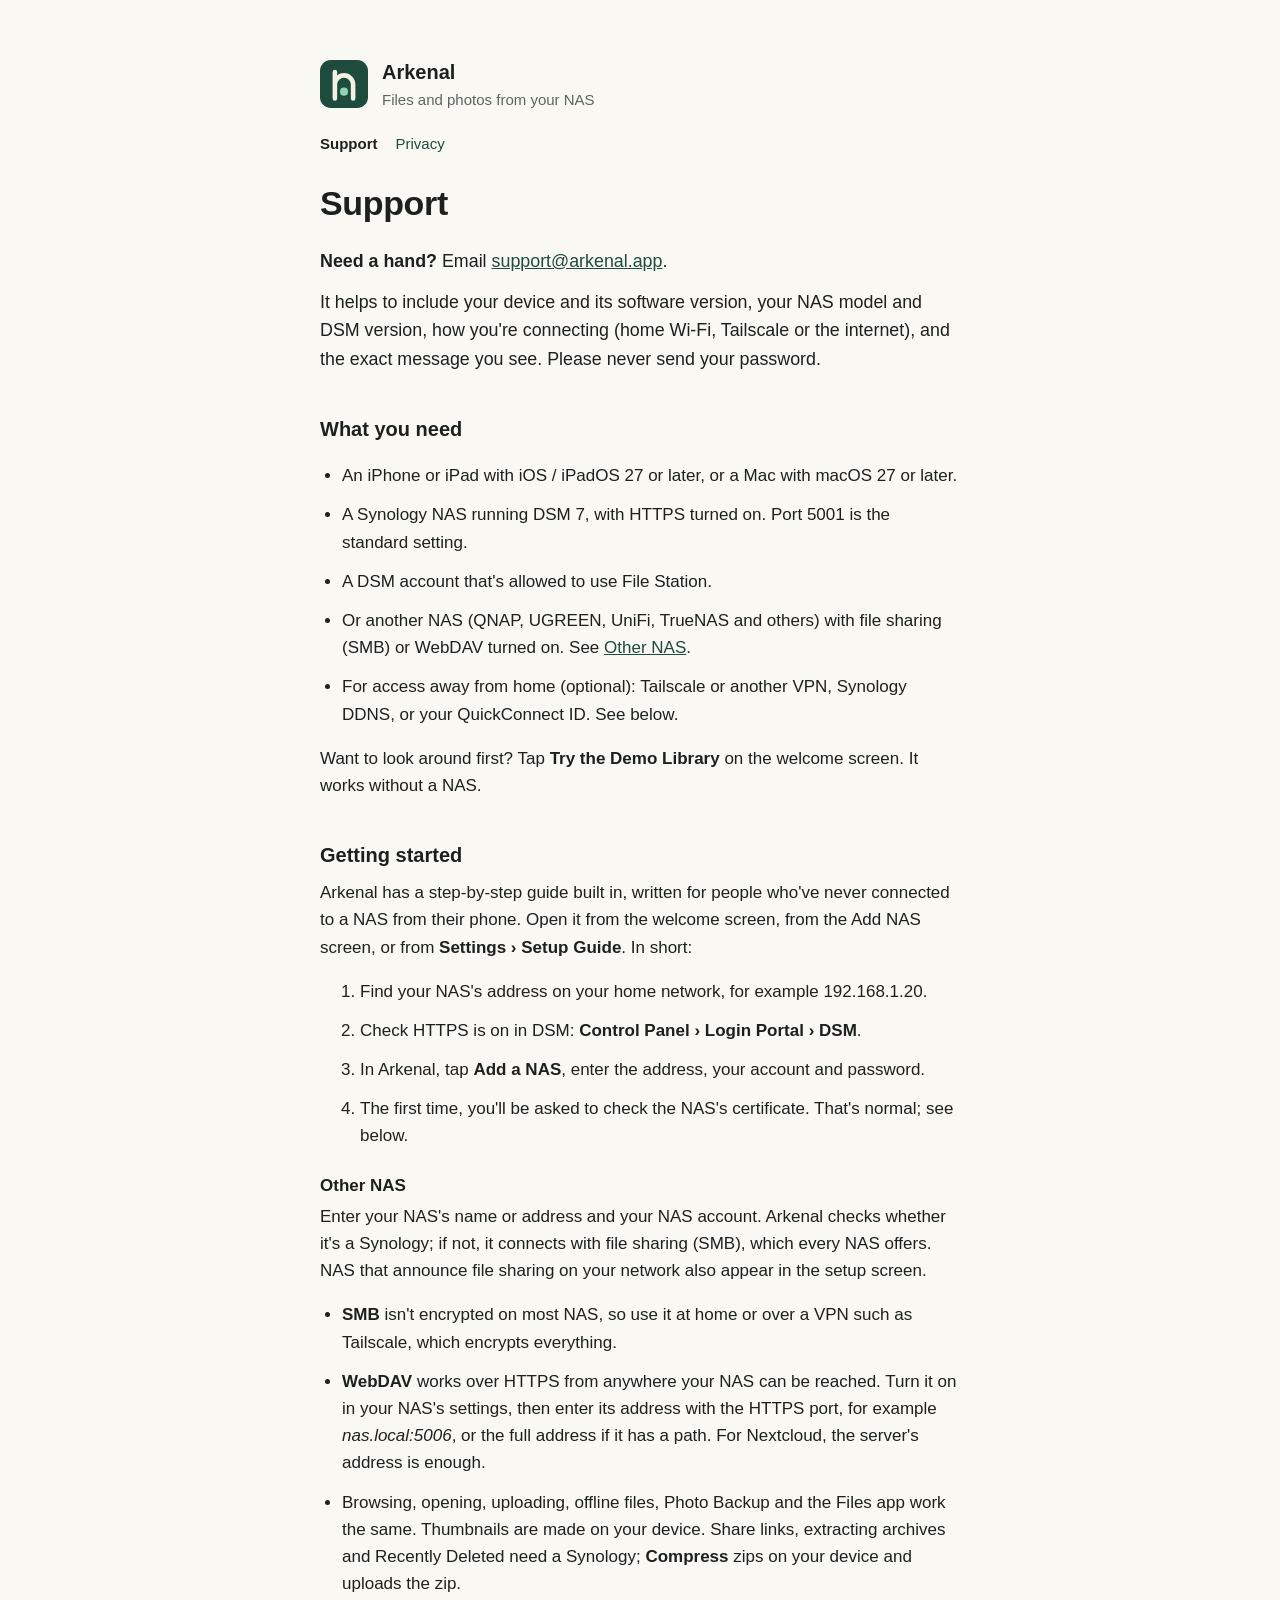
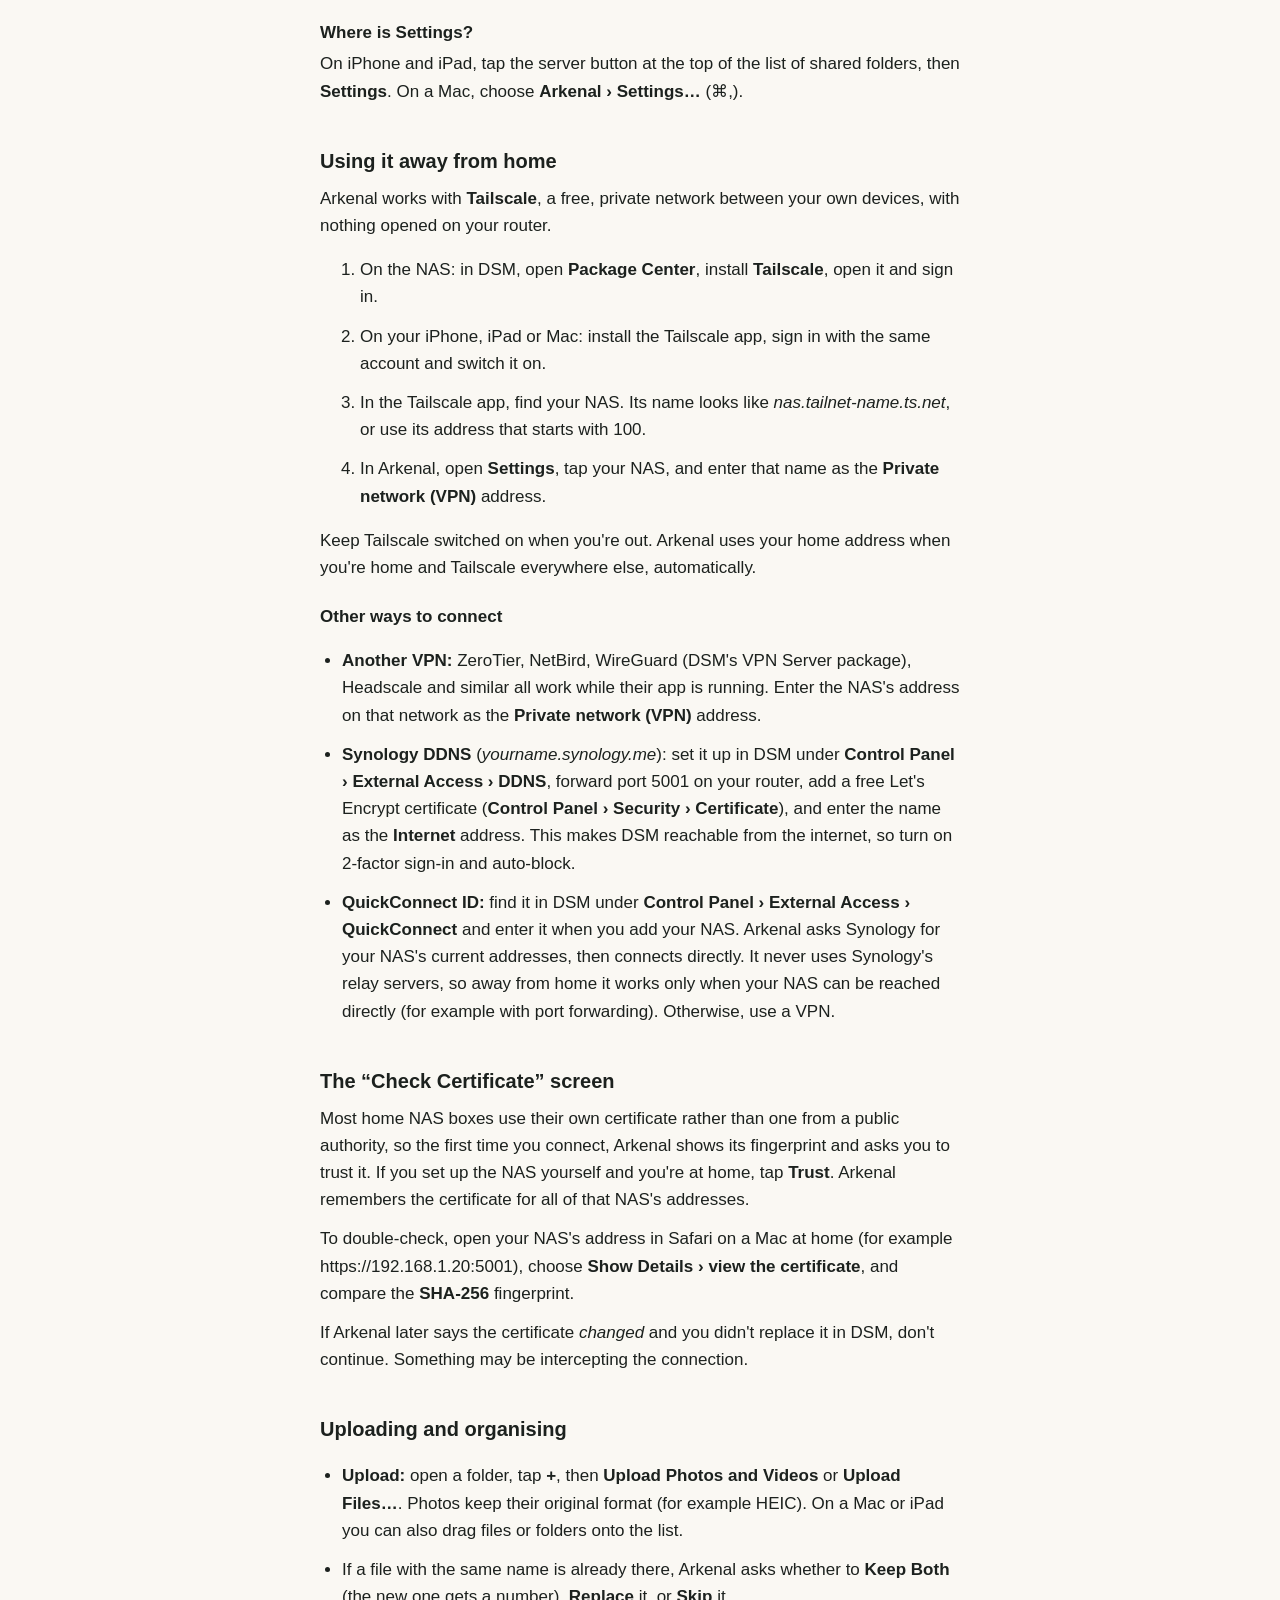
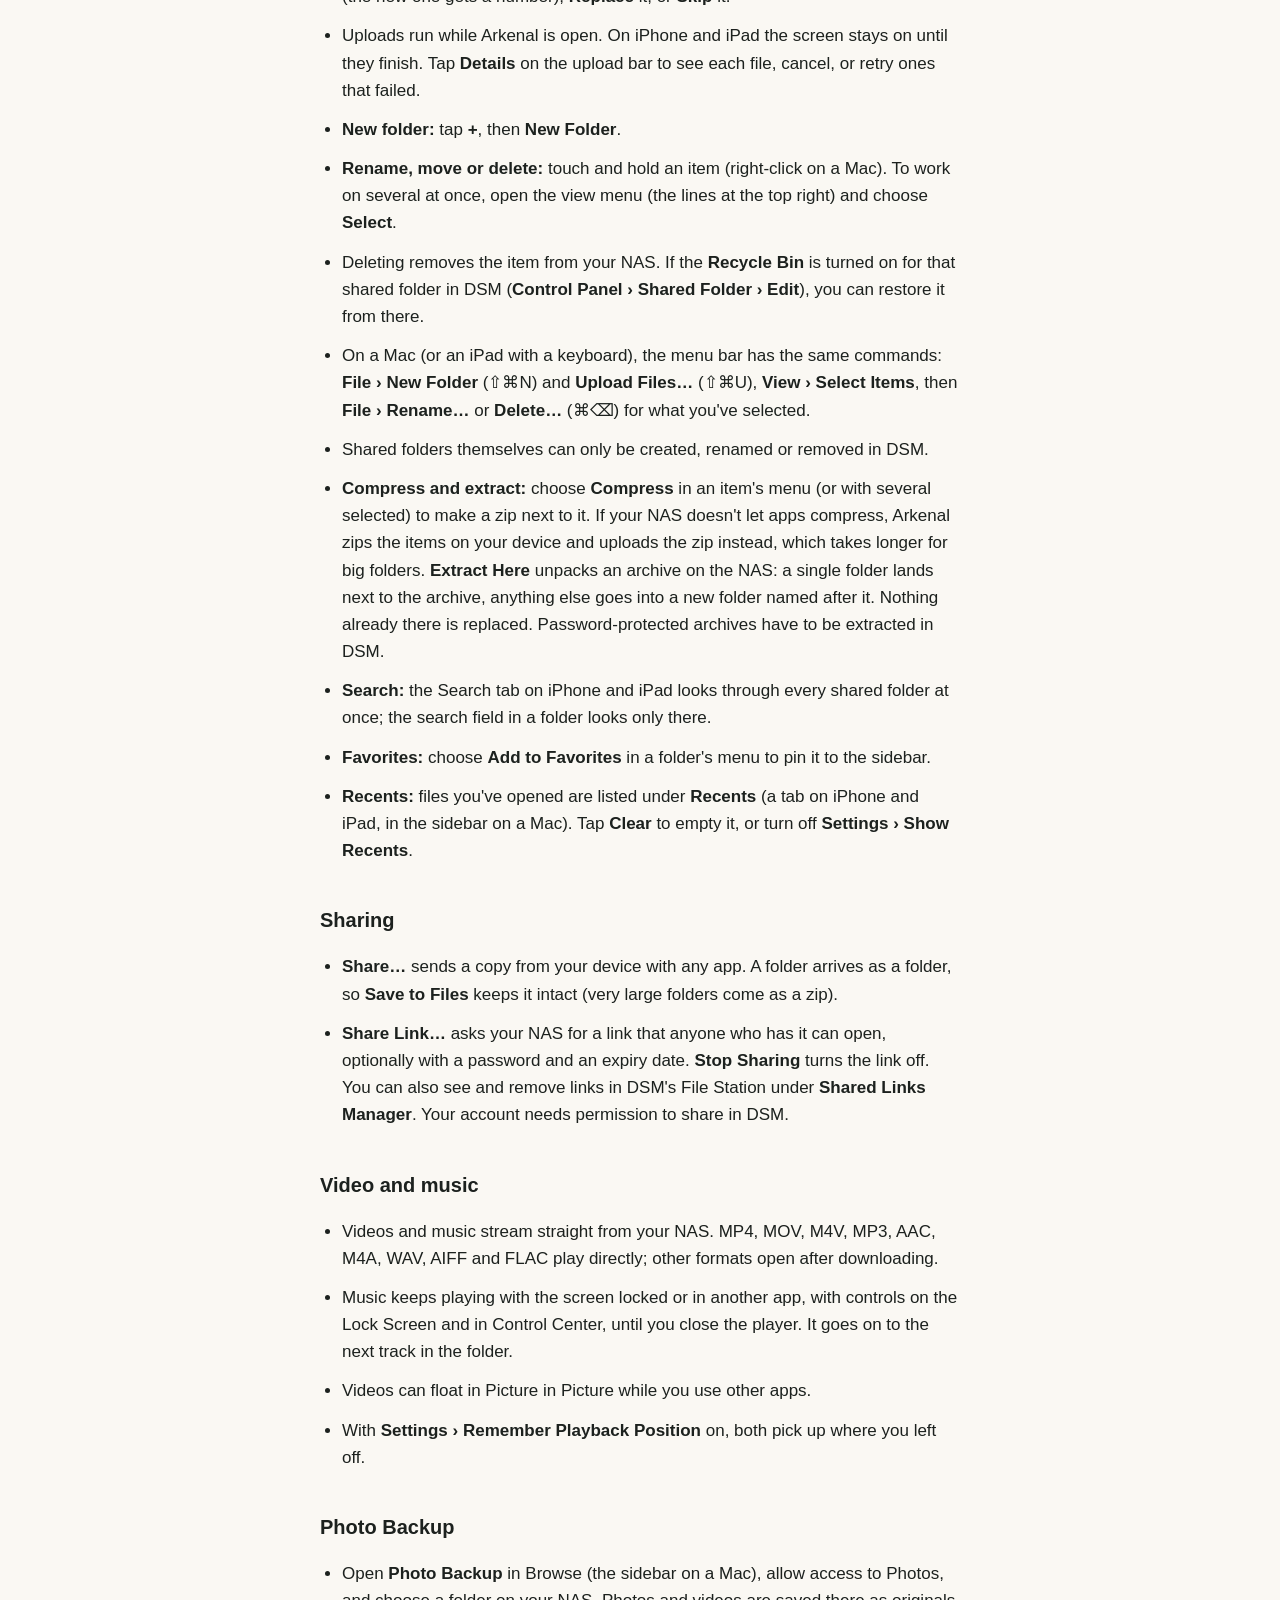
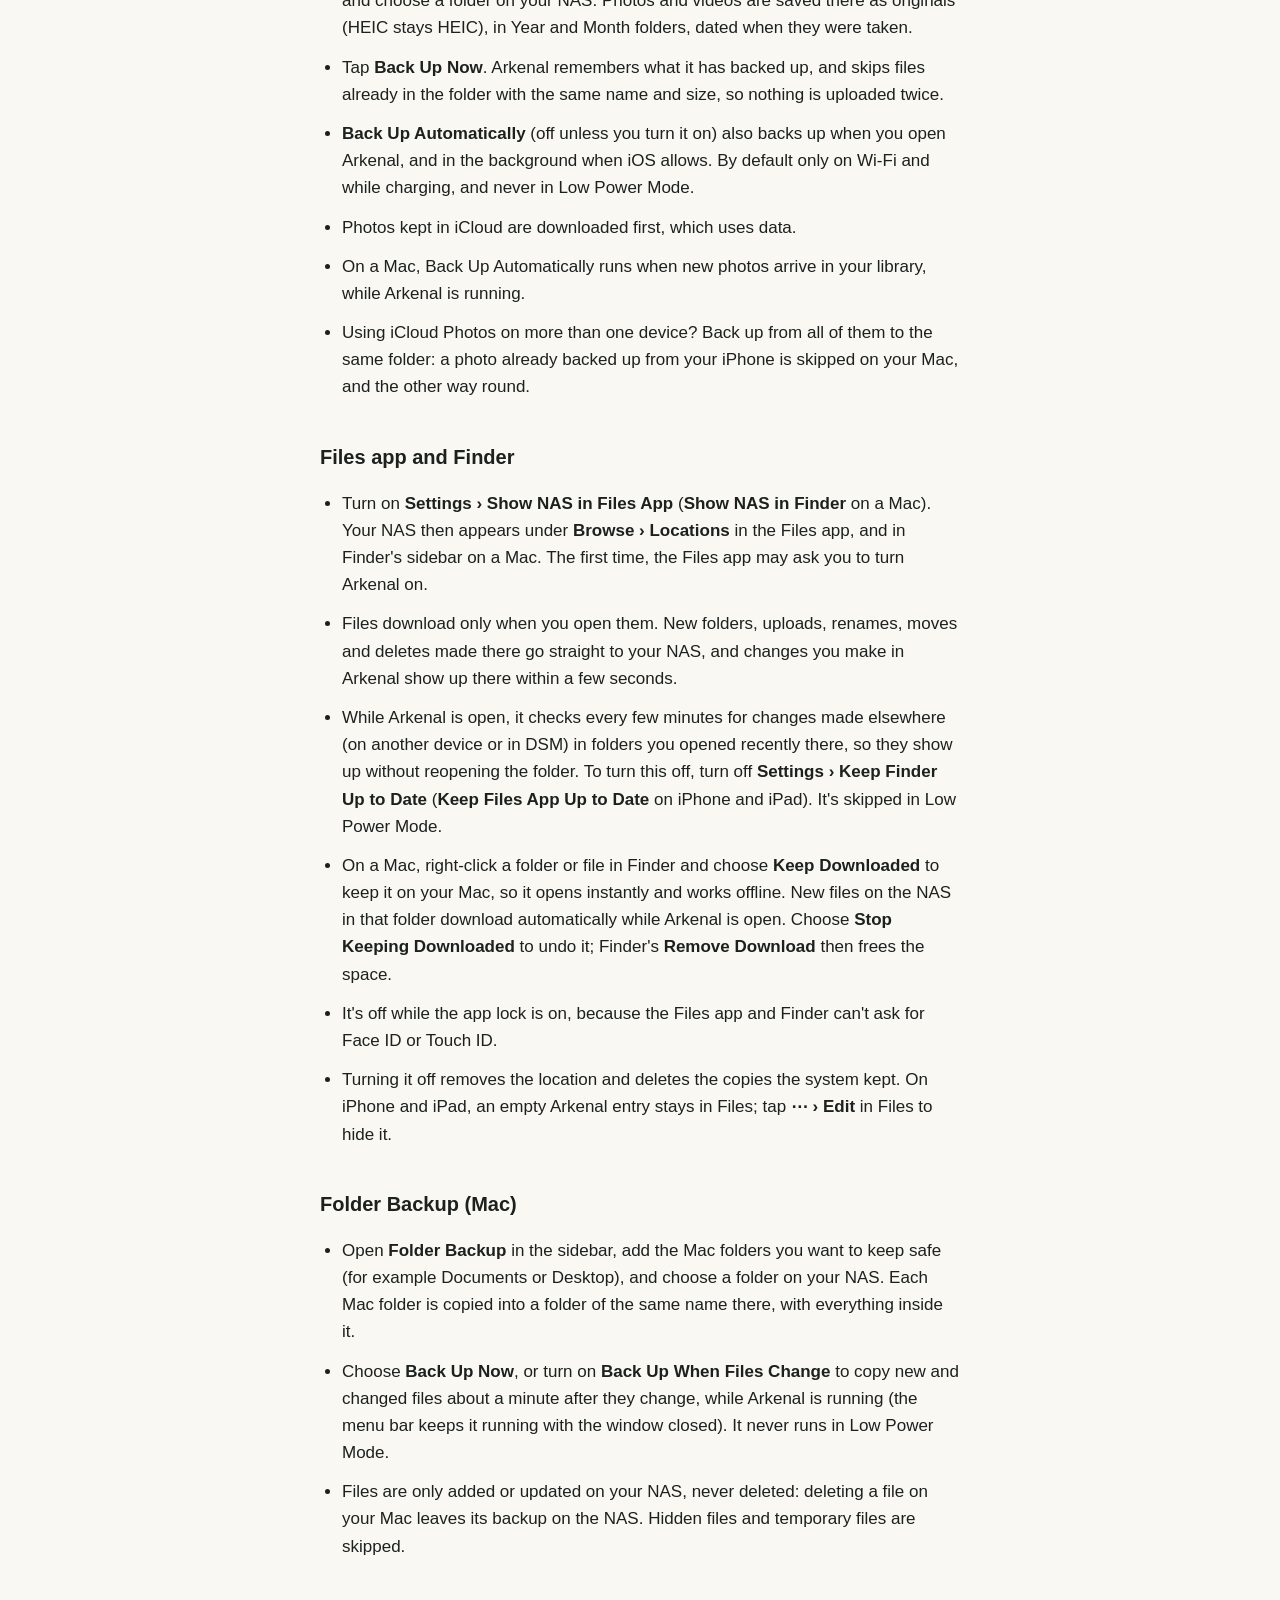
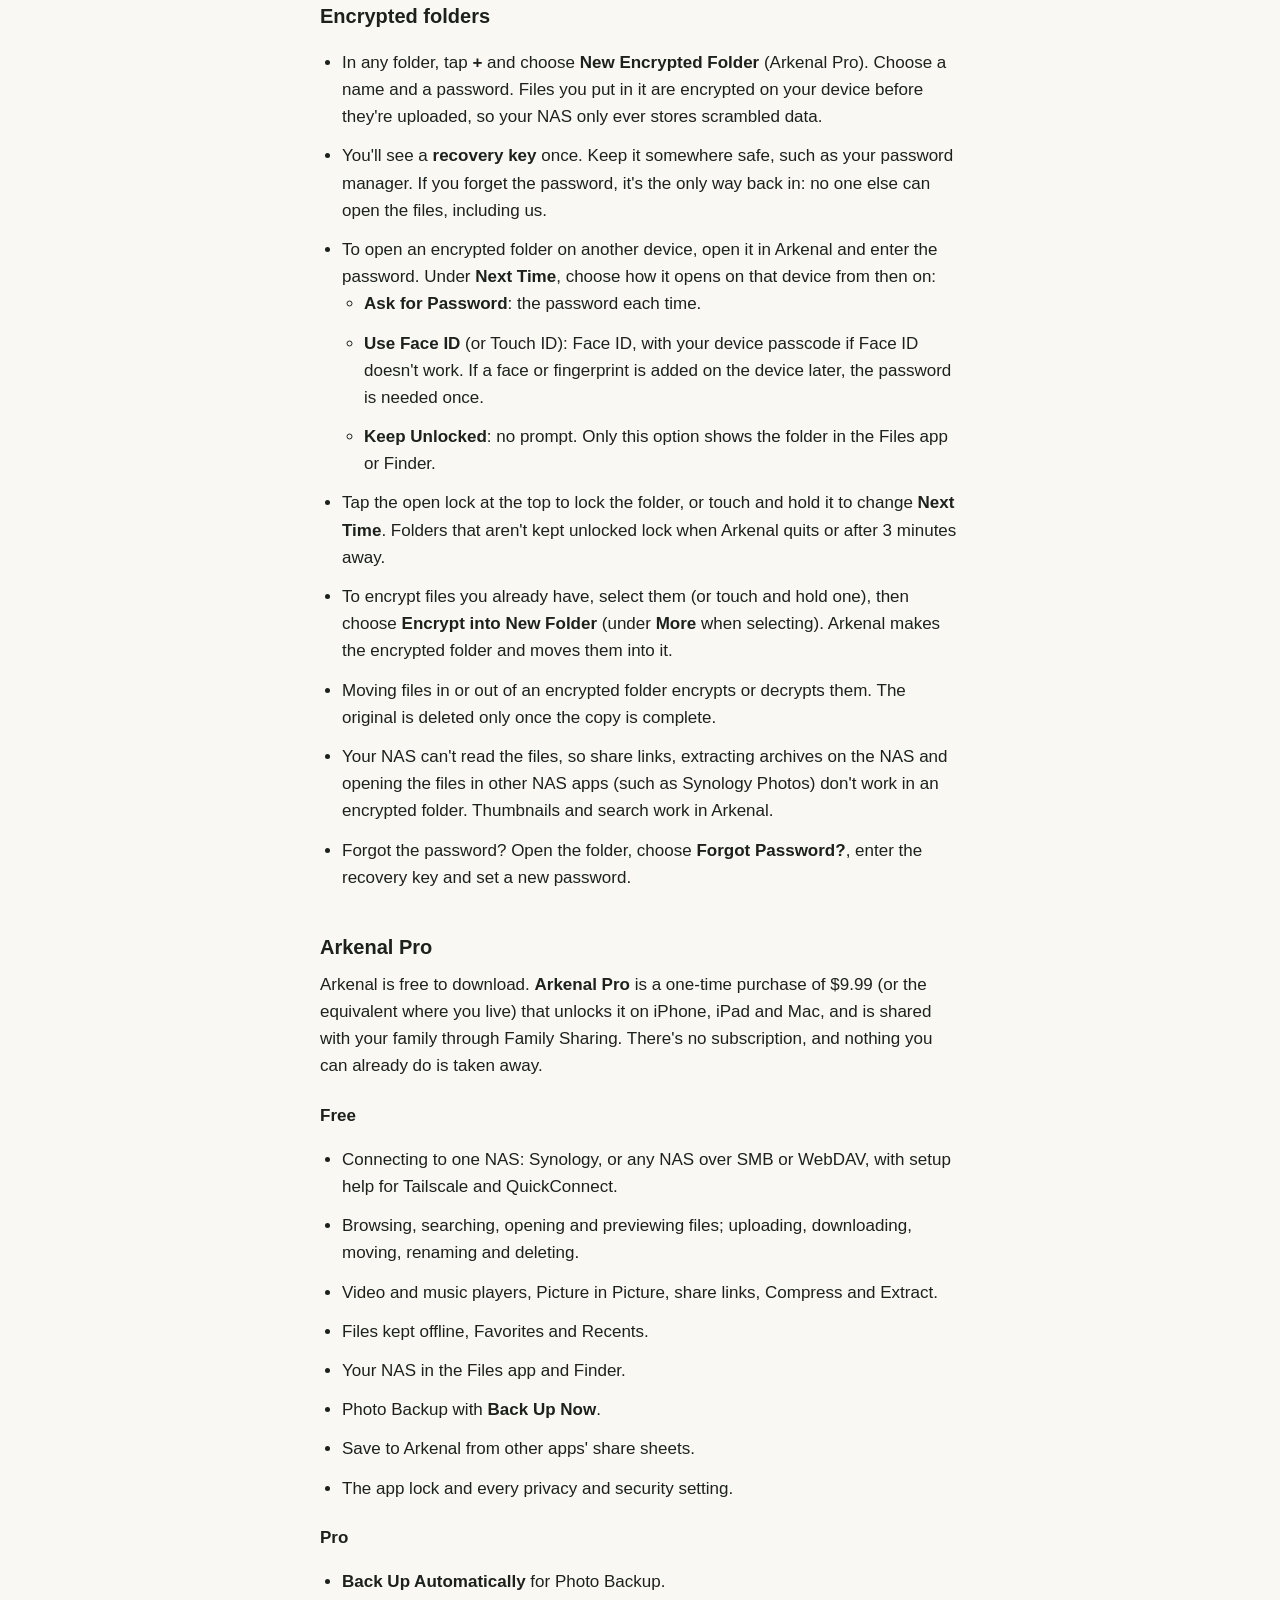
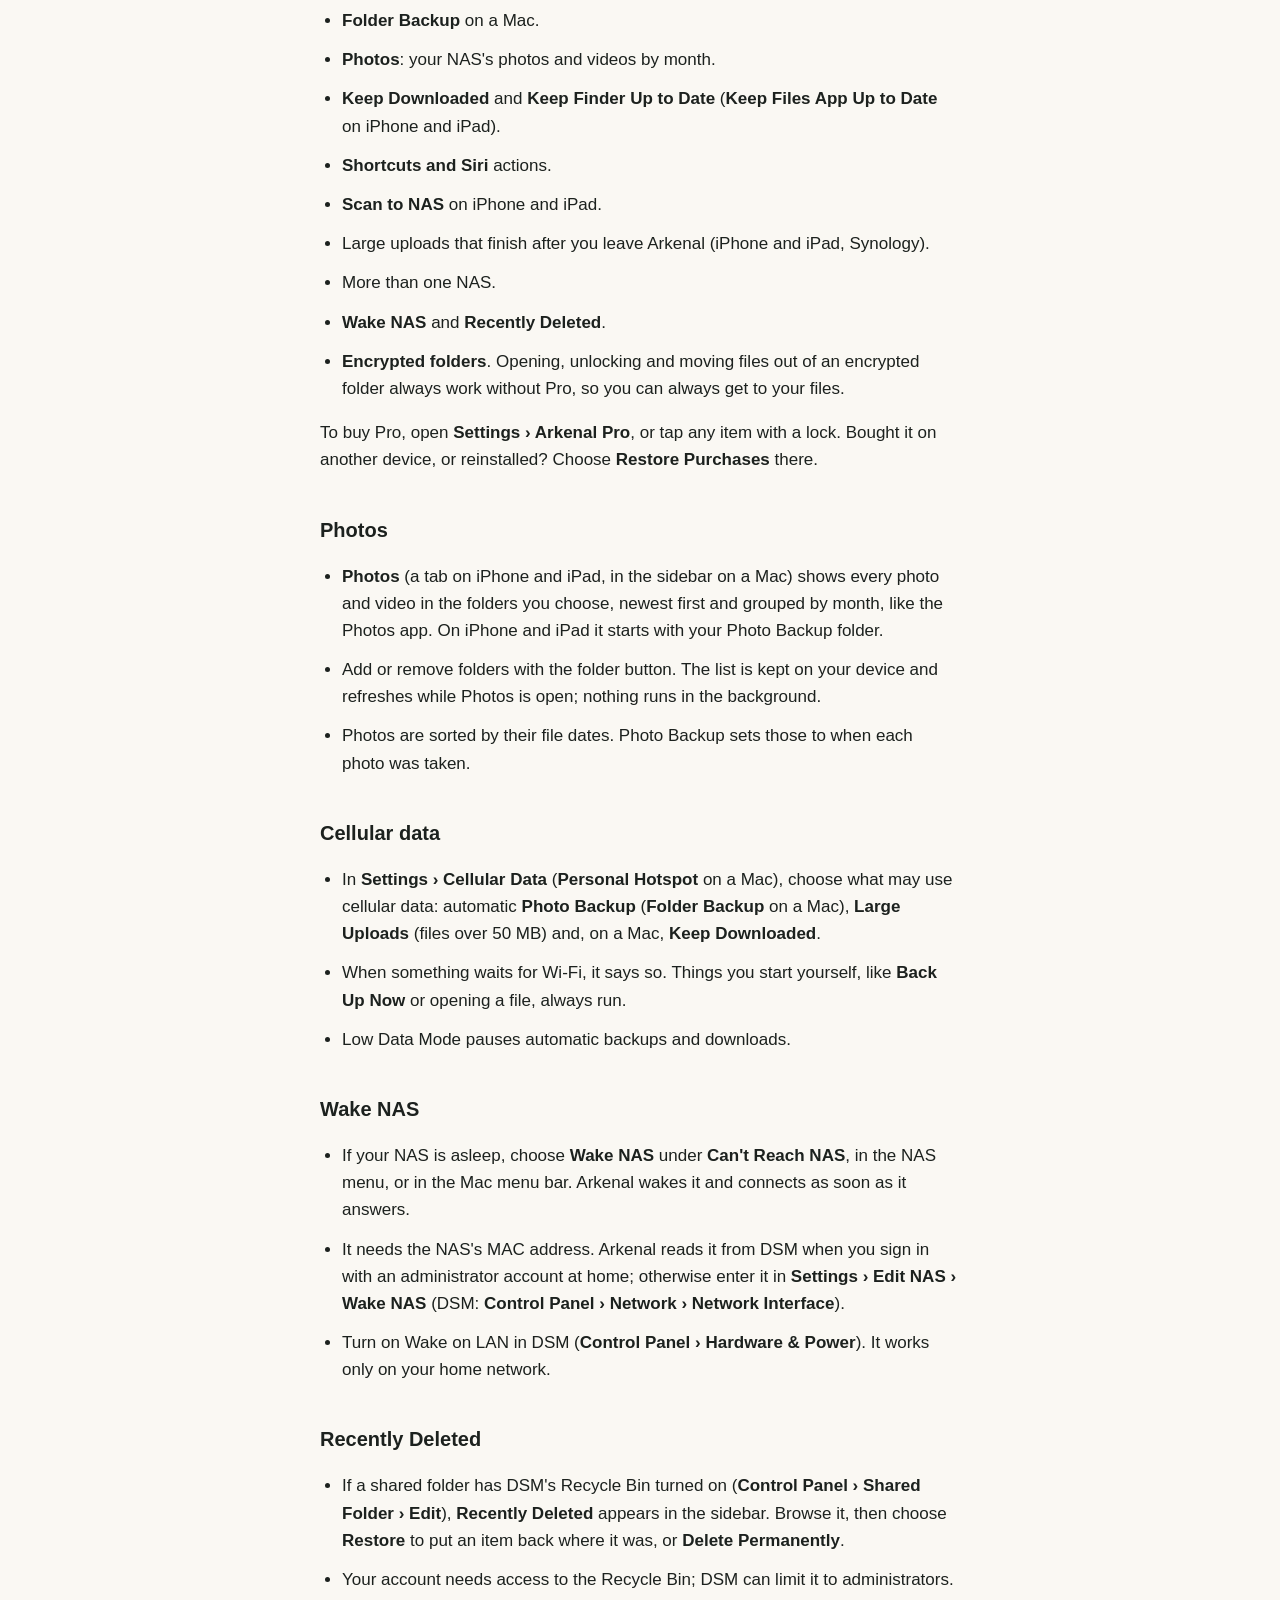
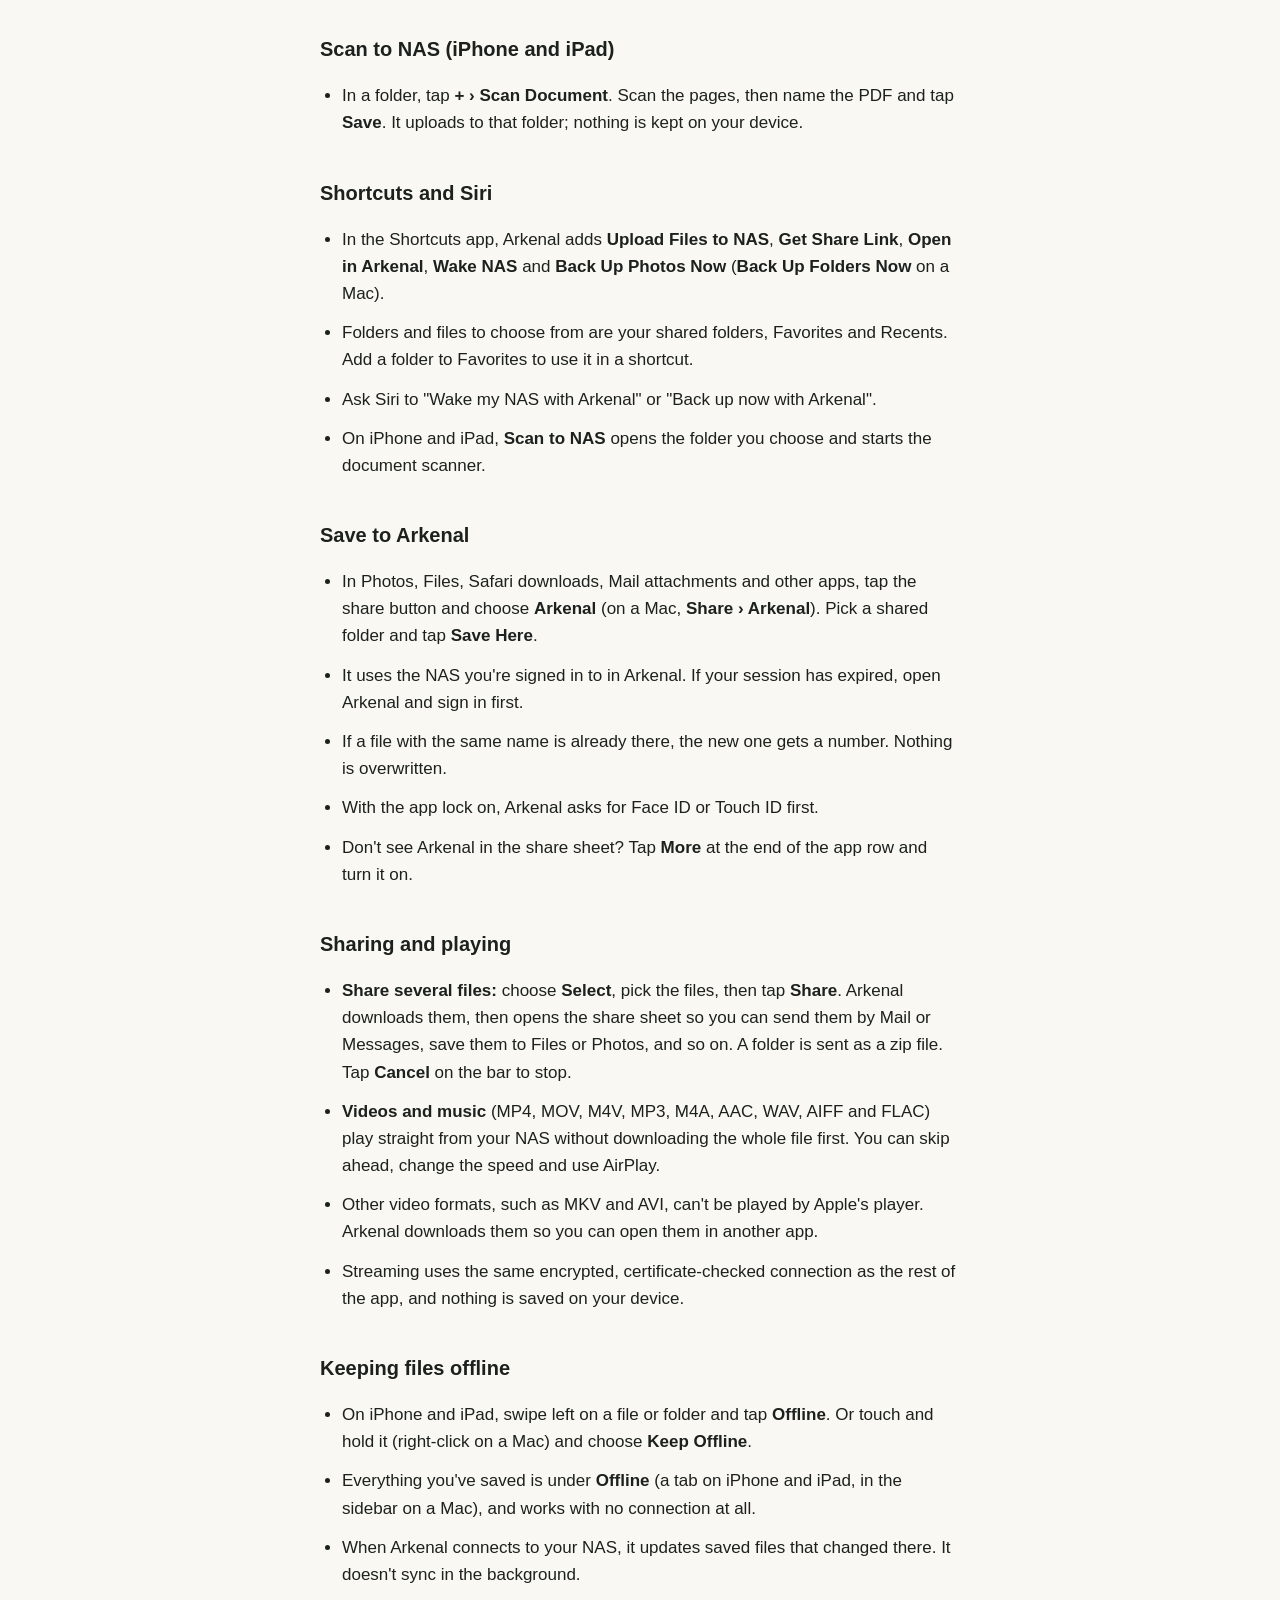
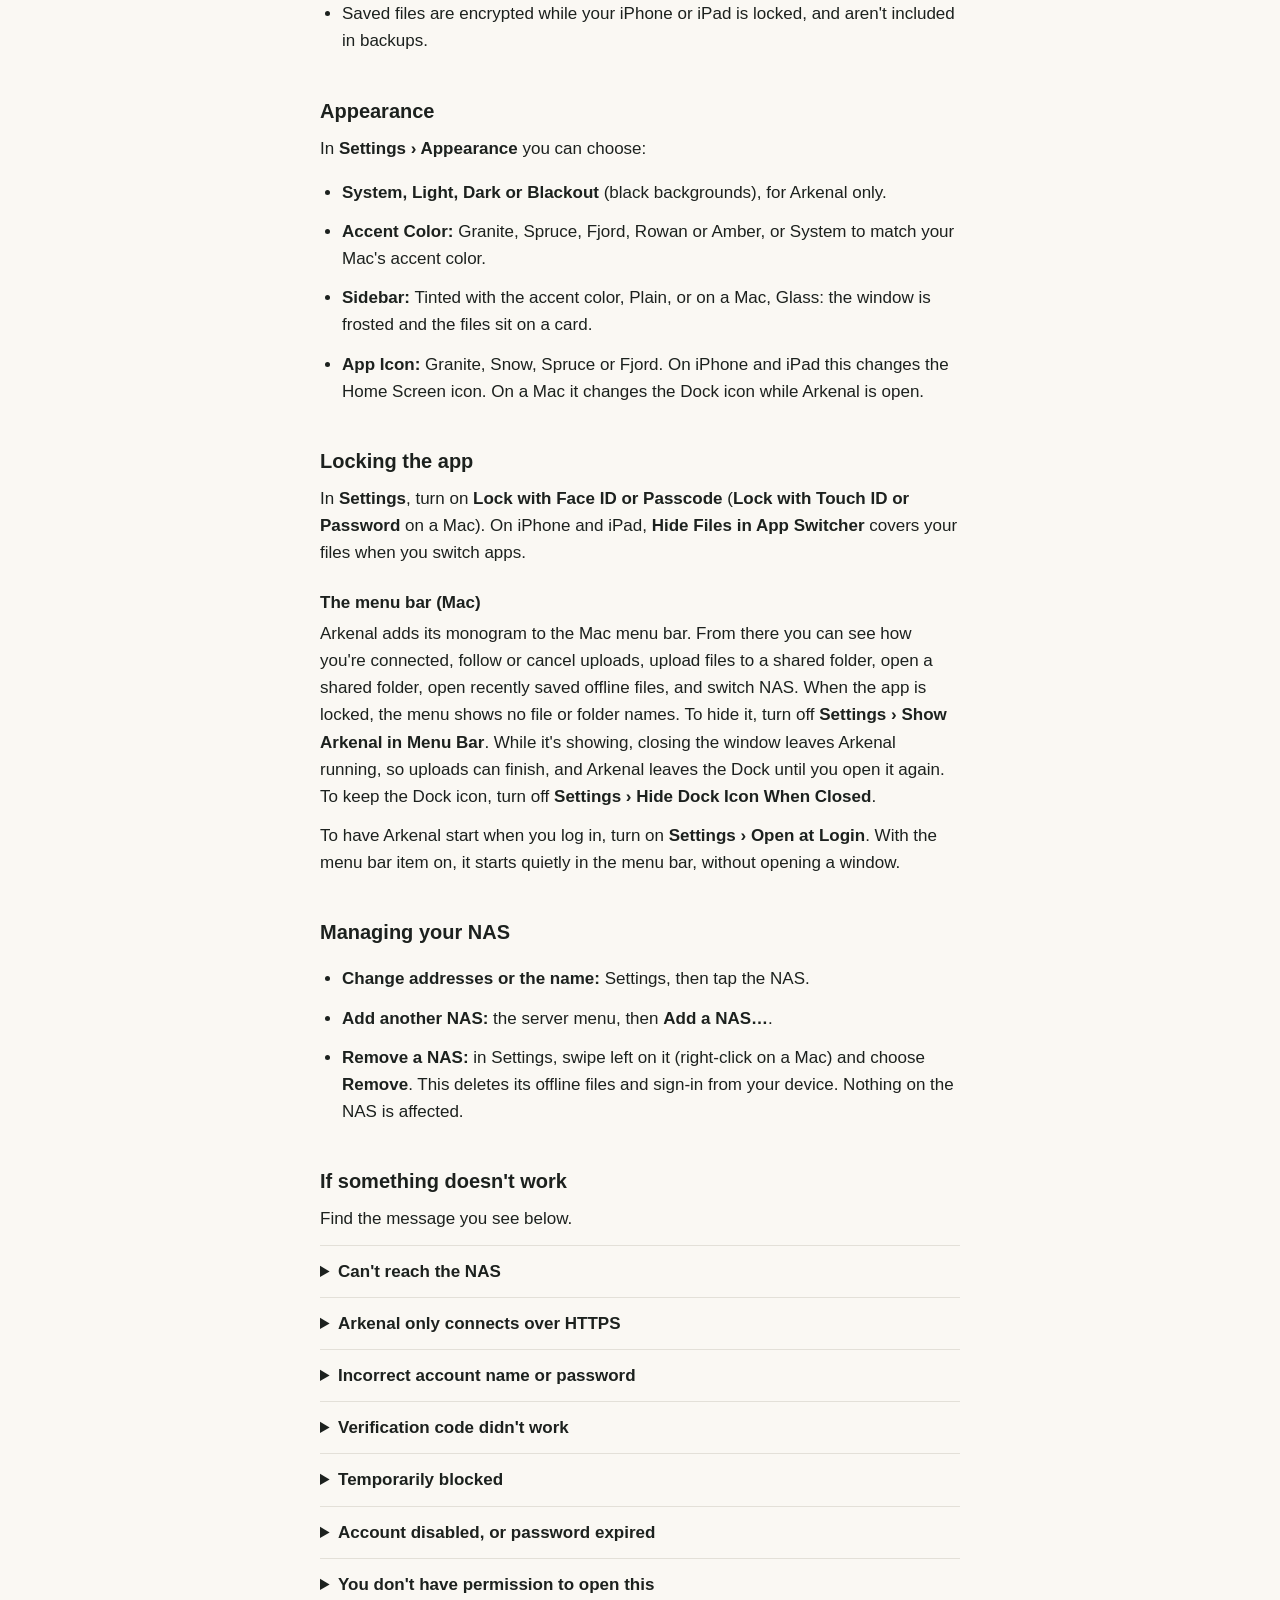
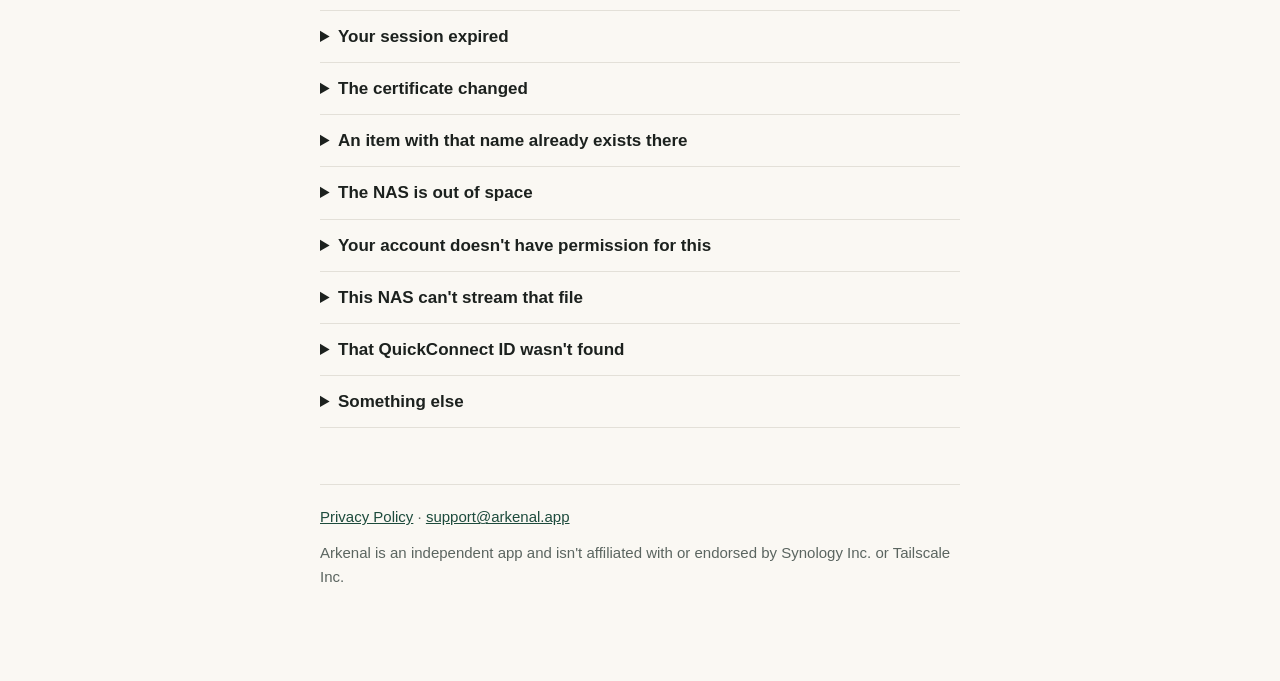
==== commit 46eb3bec: "iPhone and iPad: tab bar (Browse, Photos, Recents, Offline, Search) - Browse holds the shared folder" ====
--- a/harbor/site/support.html
+++ b/harbor/site/support.html
@@ -85,8 +85,9 @@
     <li>On a Mac (or an iPad with a keyboard), the menu bar has the same commands: <strong>File › New Folder</strong> (⇧⌘N) and <strong>Upload Files…</strong> (⇧⌘U), <strong>View › Select Items</strong>, then <strong>File › Rename…</strong> or <strong>Delete…</strong> (⌘⌫) for what you've selected.</li>
     <li>Shared folders themselves can only be created, renamed or removed in DSM.</li>
     <li><strong>Compress and extract:</strong> choose <strong>Compress</strong> in an item's menu (or with several selected) to make a zip next to it. If your NAS doesn't let apps compress, Arkenal zips the items on your device and uploads the zip instead, which takes longer for big folders. <strong>Extract Here</strong> unpacks an archive on the NAS: a single folder lands next to the archive, anything else goes into a new folder named after it. Nothing already there is replaced. Password-protected archives have to be extracted in DSM.</li>
+    <li><strong>Search:</strong> the Search tab on iPhone and iPad looks through every shared folder at once; the search field in a folder looks only there.</li>
     <li><strong>Favorites:</strong> choose <strong>Add to Favorites</strong> in a folder's menu to pin it to the sidebar.</li>
-    <li><strong>Recents:</strong> files you've opened are listed under <strong>Recents</strong> in the sidebar. Tap <strong>Clear</strong> to empty it, or turn off <strong>Settings › Show Recents</strong>.</li>
+    <li><strong>Recents:</strong> files you've opened are listed under <strong>Recents</strong> (a tab on iPhone and iPad, in the sidebar on a Mac). Tap <strong>Clear</strong> to empty it, or turn off <strong>Settings › Show Recents</strong>.</li>
   </ul>
 
   <h2>Sharing</h2>
@@ -105,7 +106,7 @@
 
   <h2>Photo Backup</h2>
   <ul>
-    <li>Open <strong>Photo Backup</strong> in the sidebar, allow access to Photos, and choose a folder on your NAS. Photos and videos are saved there as originals (HEIC stays HEIC), in Year and Month folders, dated when they were taken.</li>
+    <li>Open <strong>Photo Backup</strong> in Browse (the sidebar on a Mac), allow access to Photos, and choose a folder on your NAS. Photos and videos are saved there as originals (HEIC stays HEIC), in Year and Month folders, dated when they were taken.</li>
     <li>Tap <strong>Back Up Now</strong>. Arkenal remembers what it has backed up, and skips files already in the folder with the same name and size, so nothing is uploaded twice.</li>
     <li><strong>Back Up Automatically</strong> (off unless you turn it on) also backs up when you open Arkenal, and in the background when iOS allows. By default only on Wi-Fi and while charging, and never in Low Power Mode.</li>
     <li>Photos kept in iCloud are downloaded first, which uses data.</li>
@@ -180,7 +181,7 @@
 
   <h2>Photos</h2>
   <ul>
-    <li><strong>Photos</strong> in the sidebar shows every photo and video in the folders you choose, newest first and grouped by month, like the Photos app. On iPhone and iPad it starts with your Photo Backup folder.</li>
+    <li><strong>Photos</strong> (a tab on iPhone and iPad, in the sidebar on a Mac) shows every photo and video in the folders you choose, newest first and grouped by month, like the Photos app. On iPhone and iPad it starts with your Photo Backup folder.</li>
     <li>Add or remove folders with the folder button. The list is kept on your device and refreshes while Photos is open; nothing runs in the background.</li>
     <li>Photos are sorted by their file dates. Photo Backup sets those to when each photo was taken.</li>
   </ul>
@@ -238,7 +239,7 @@
   <h2>Keeping files offline</h2>
   <ul>
     <li>On iPhone and iPad, swipe left on a file or folder and tap <strong>Offline</strong>. Or touch and hold it (right-click on a Mac) and choose <strong>Keep Offline</strong>.</li>
-    <li>Everything you've saved is under <strong>Offline</strong> in the sidebar, and works with no connection at all.</li>
+    <li>Everything you've saved is under <strong>Offline</strong> (a tab on iPhone and iPad, in the sidebar on a Mac), and works with no connection at all.</li>
     <li>When Arkenal connects to your NAS, it updates saved files that changed there. It doesn't sync in the background.</li>
     <li>Saved files are encrypted while your iPhone or iPad is locked, and aren't included in backups.</li>
   </ul>
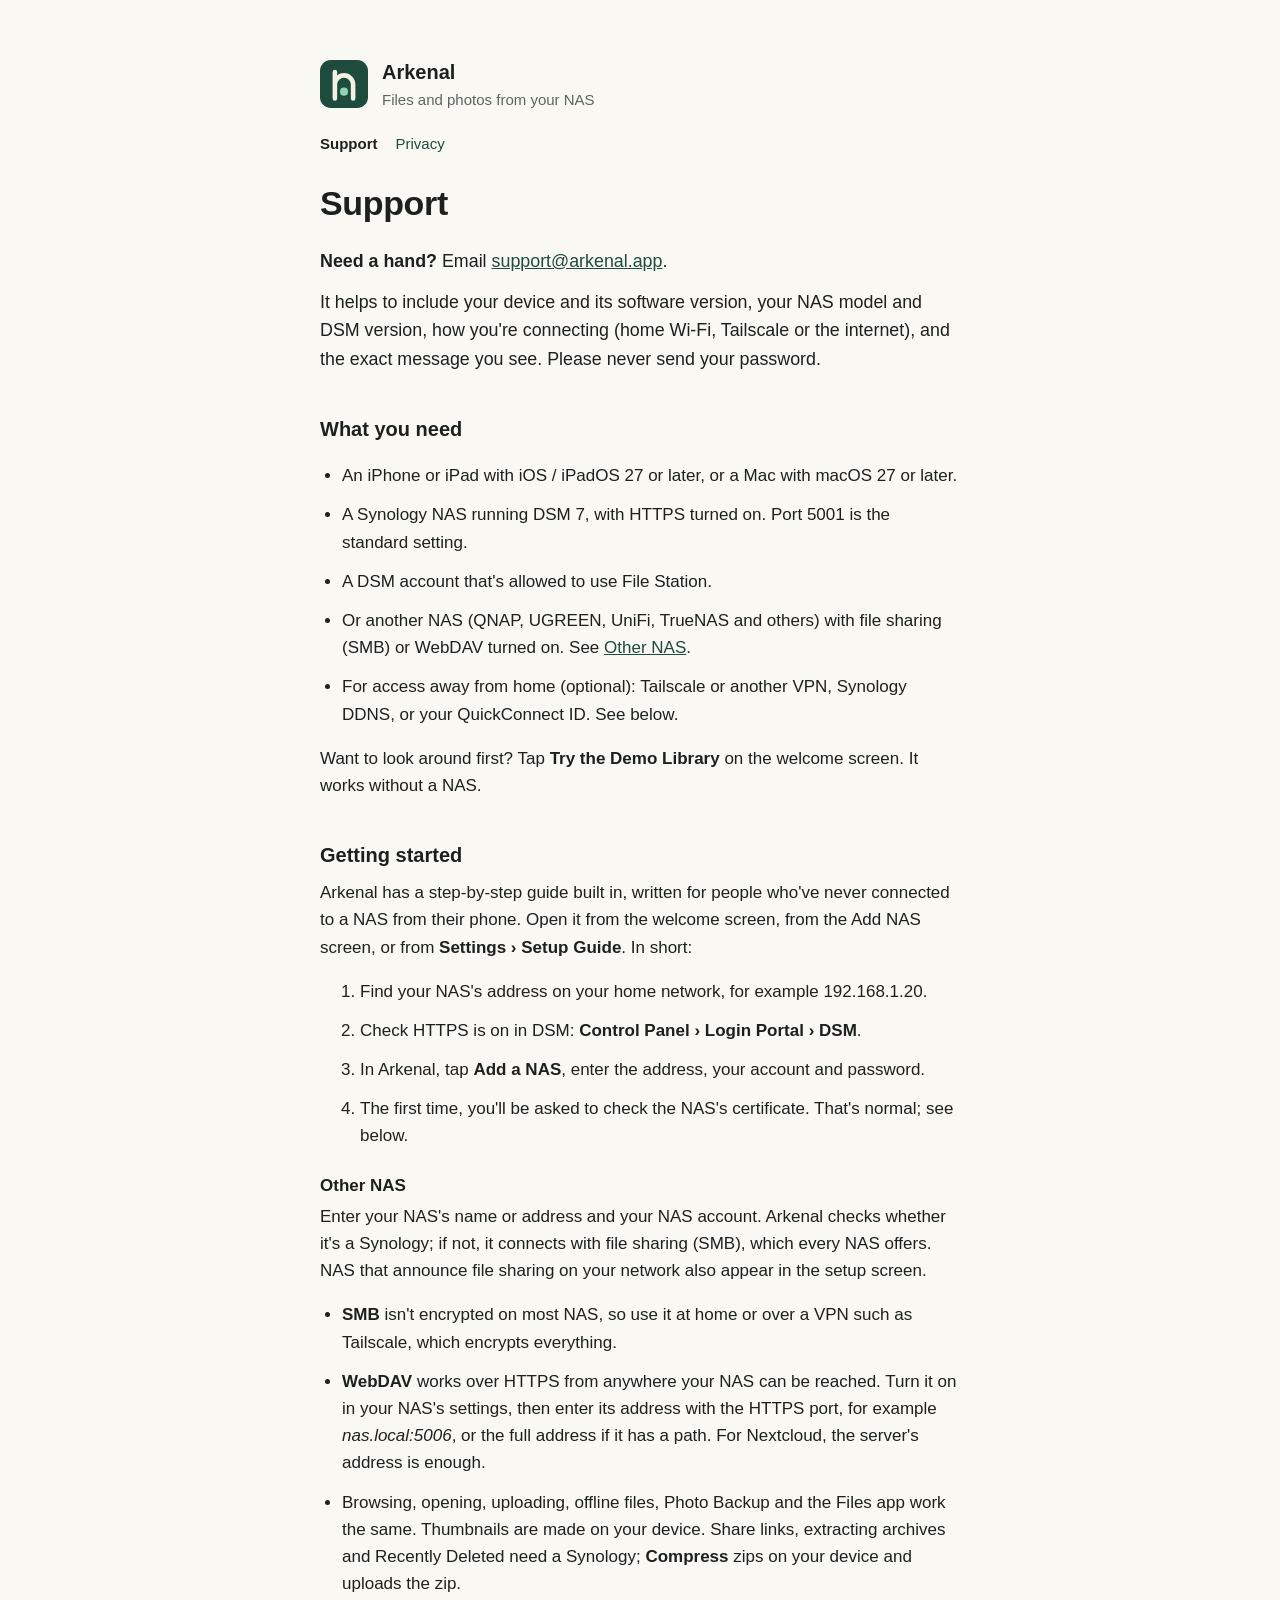
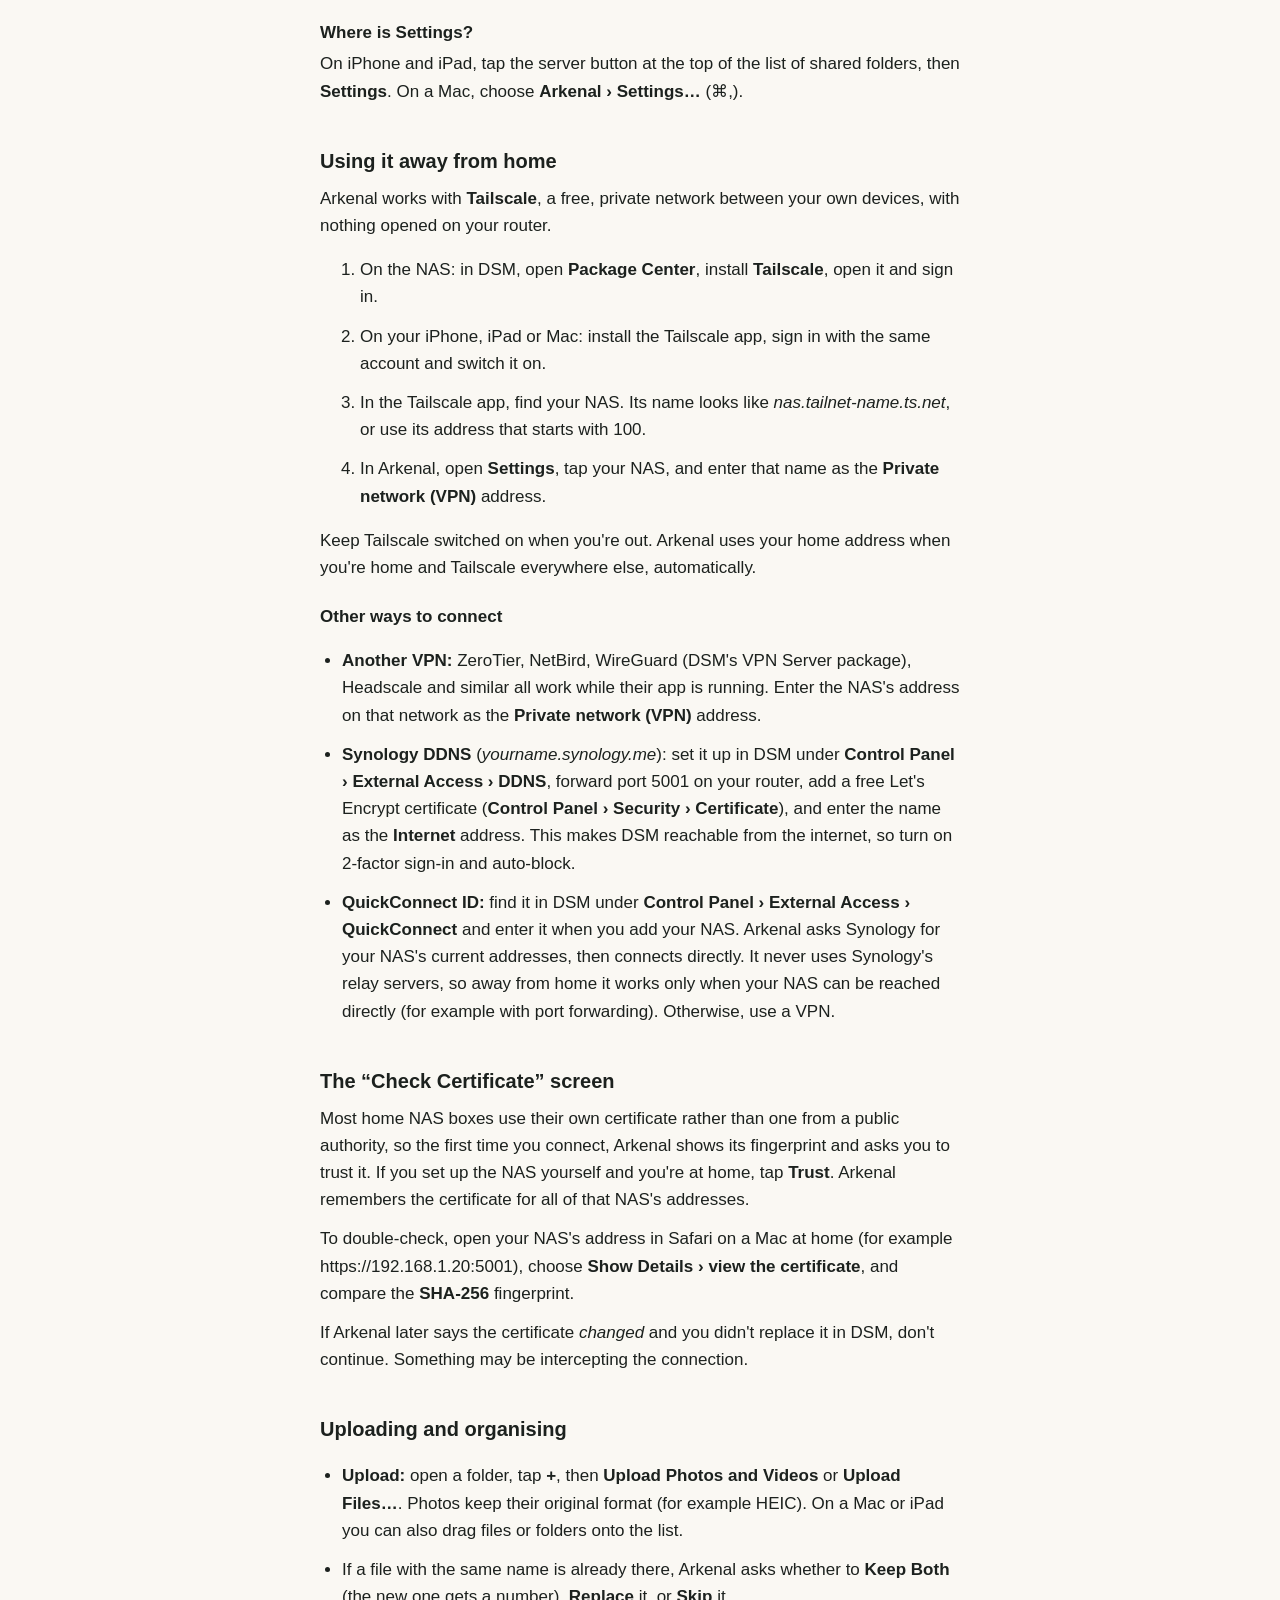
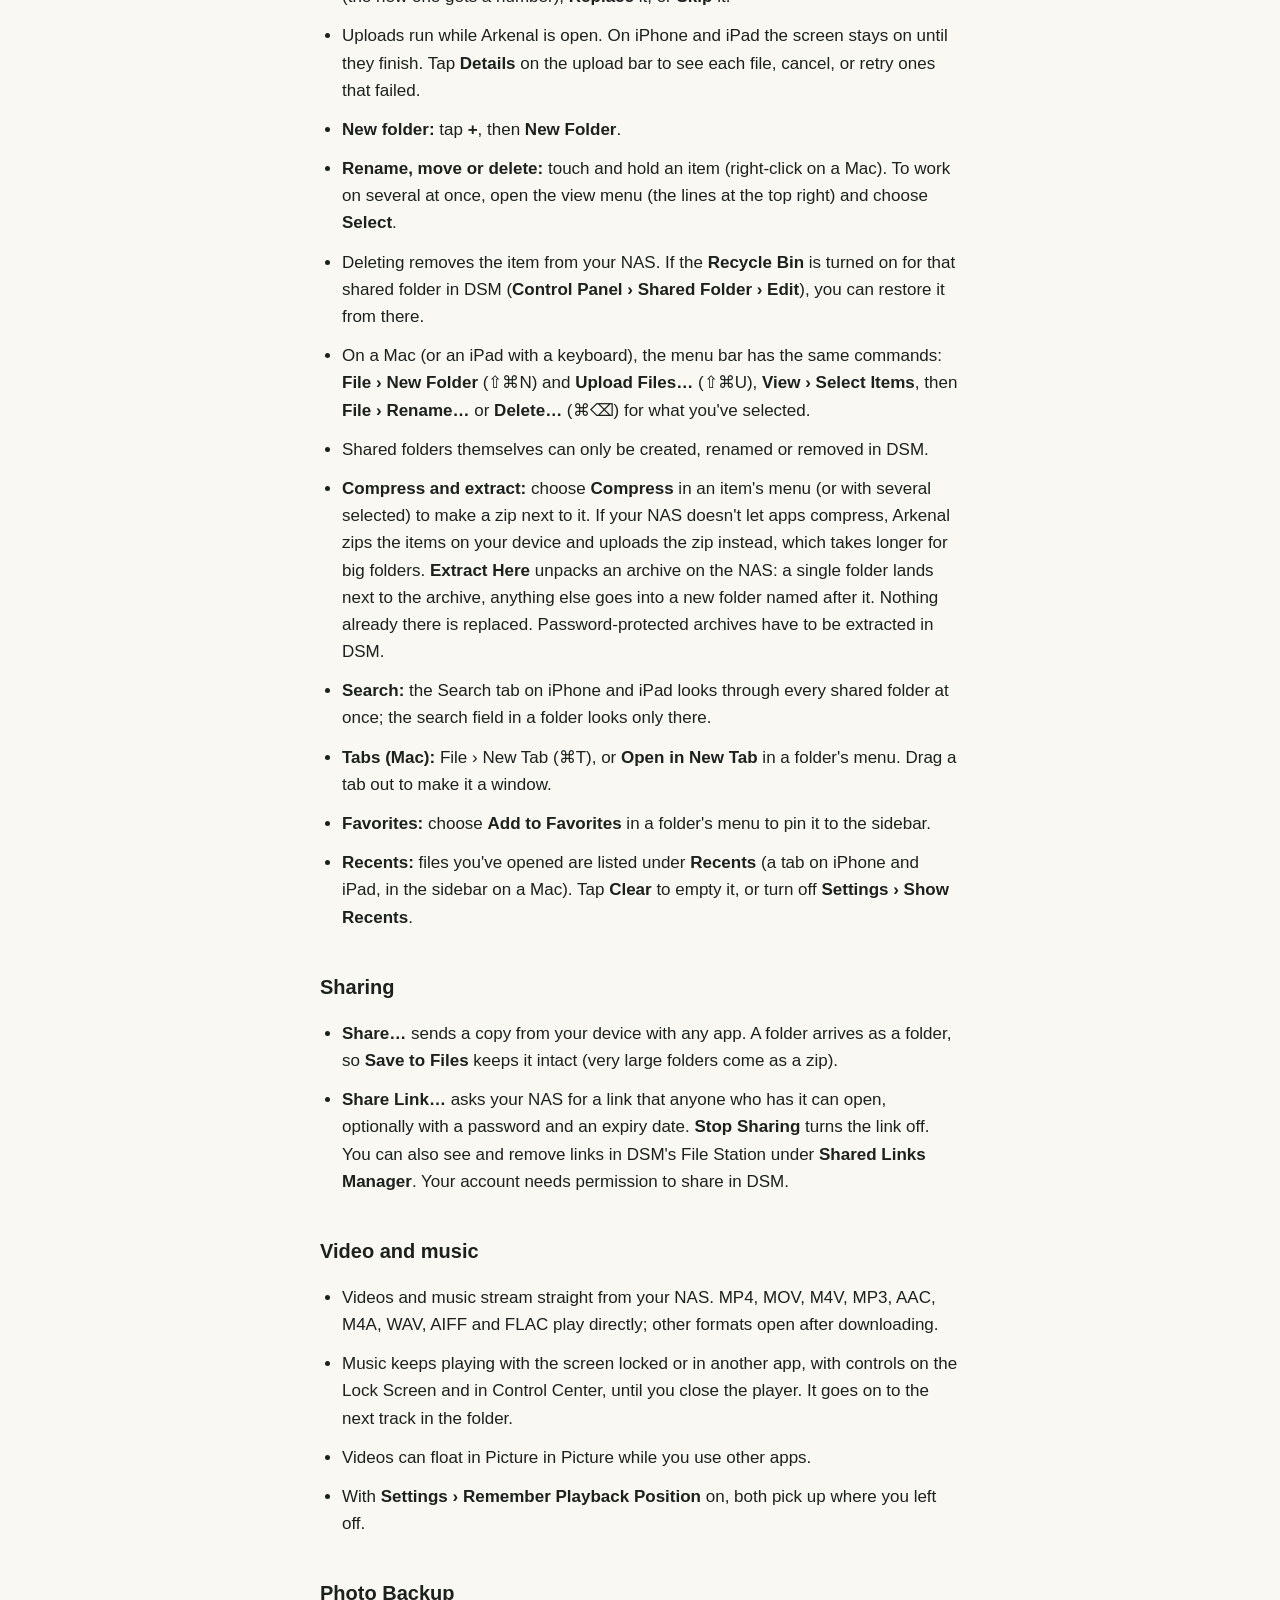
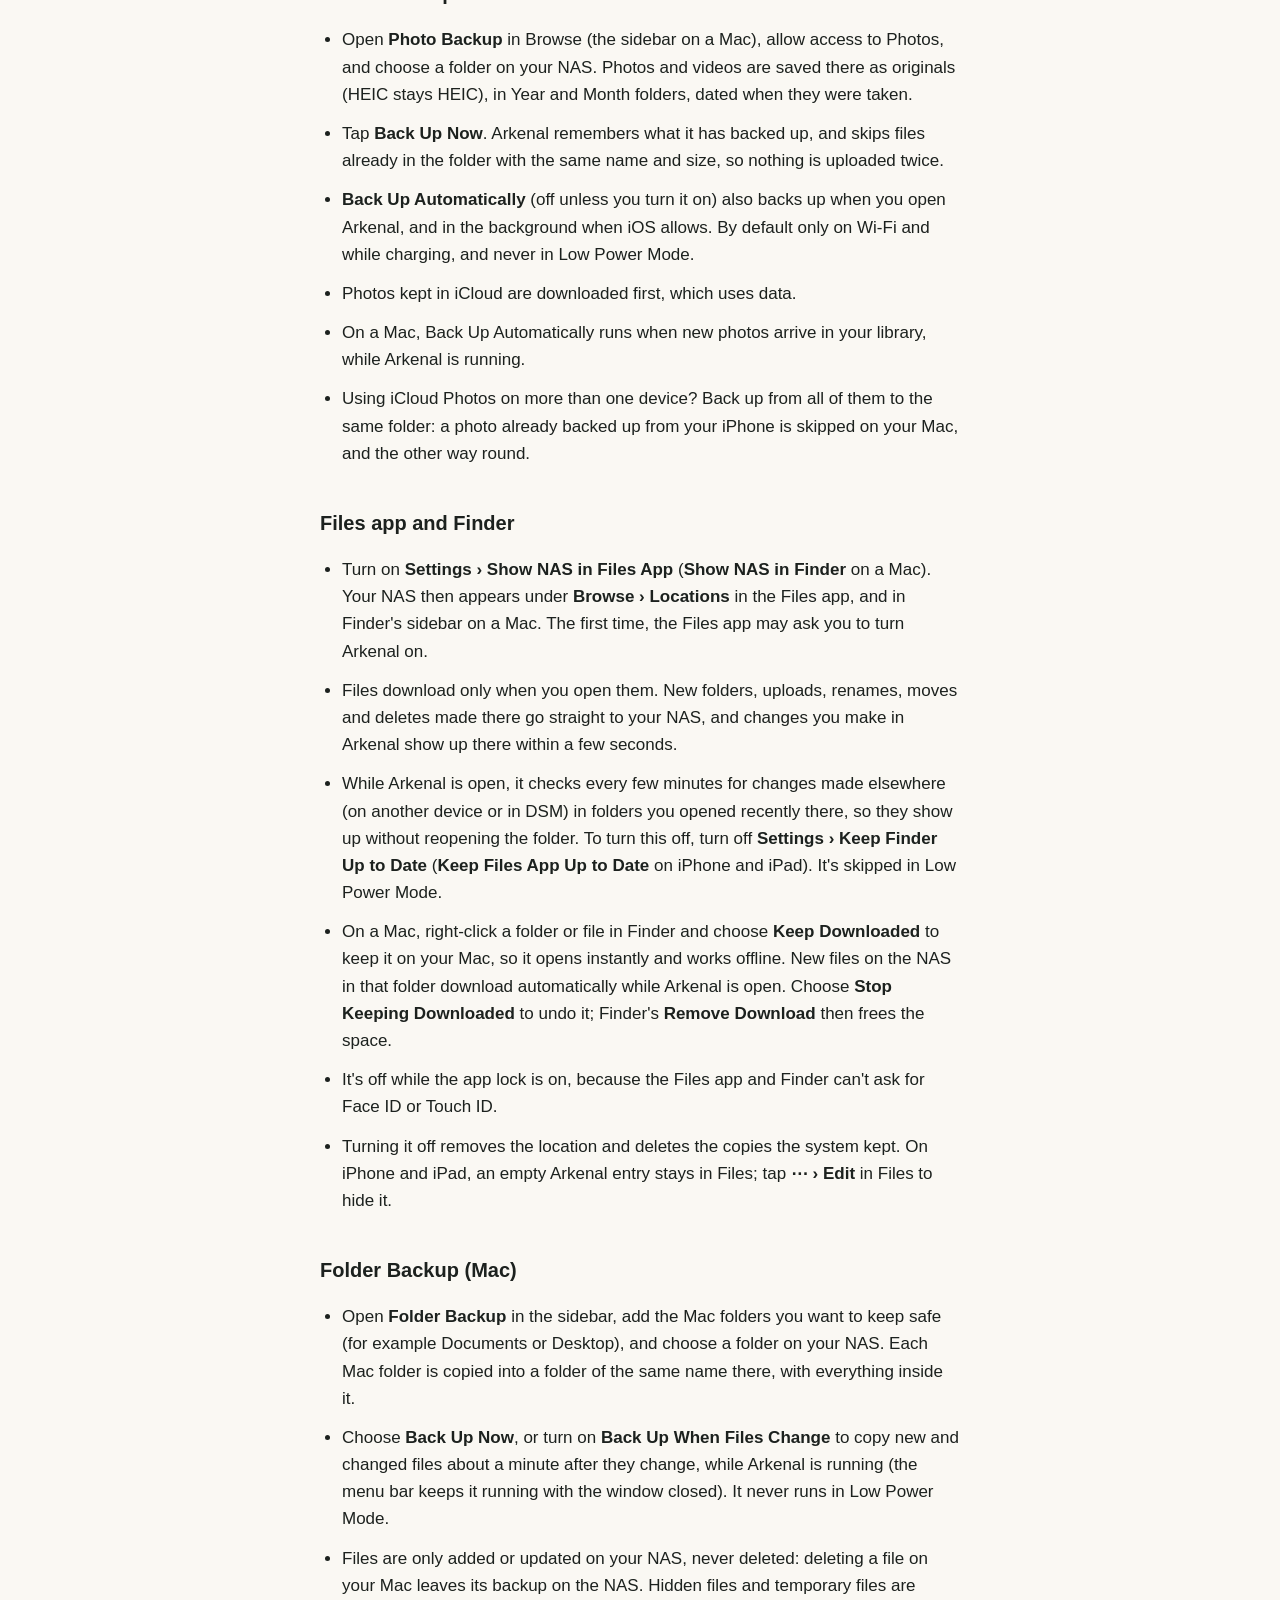
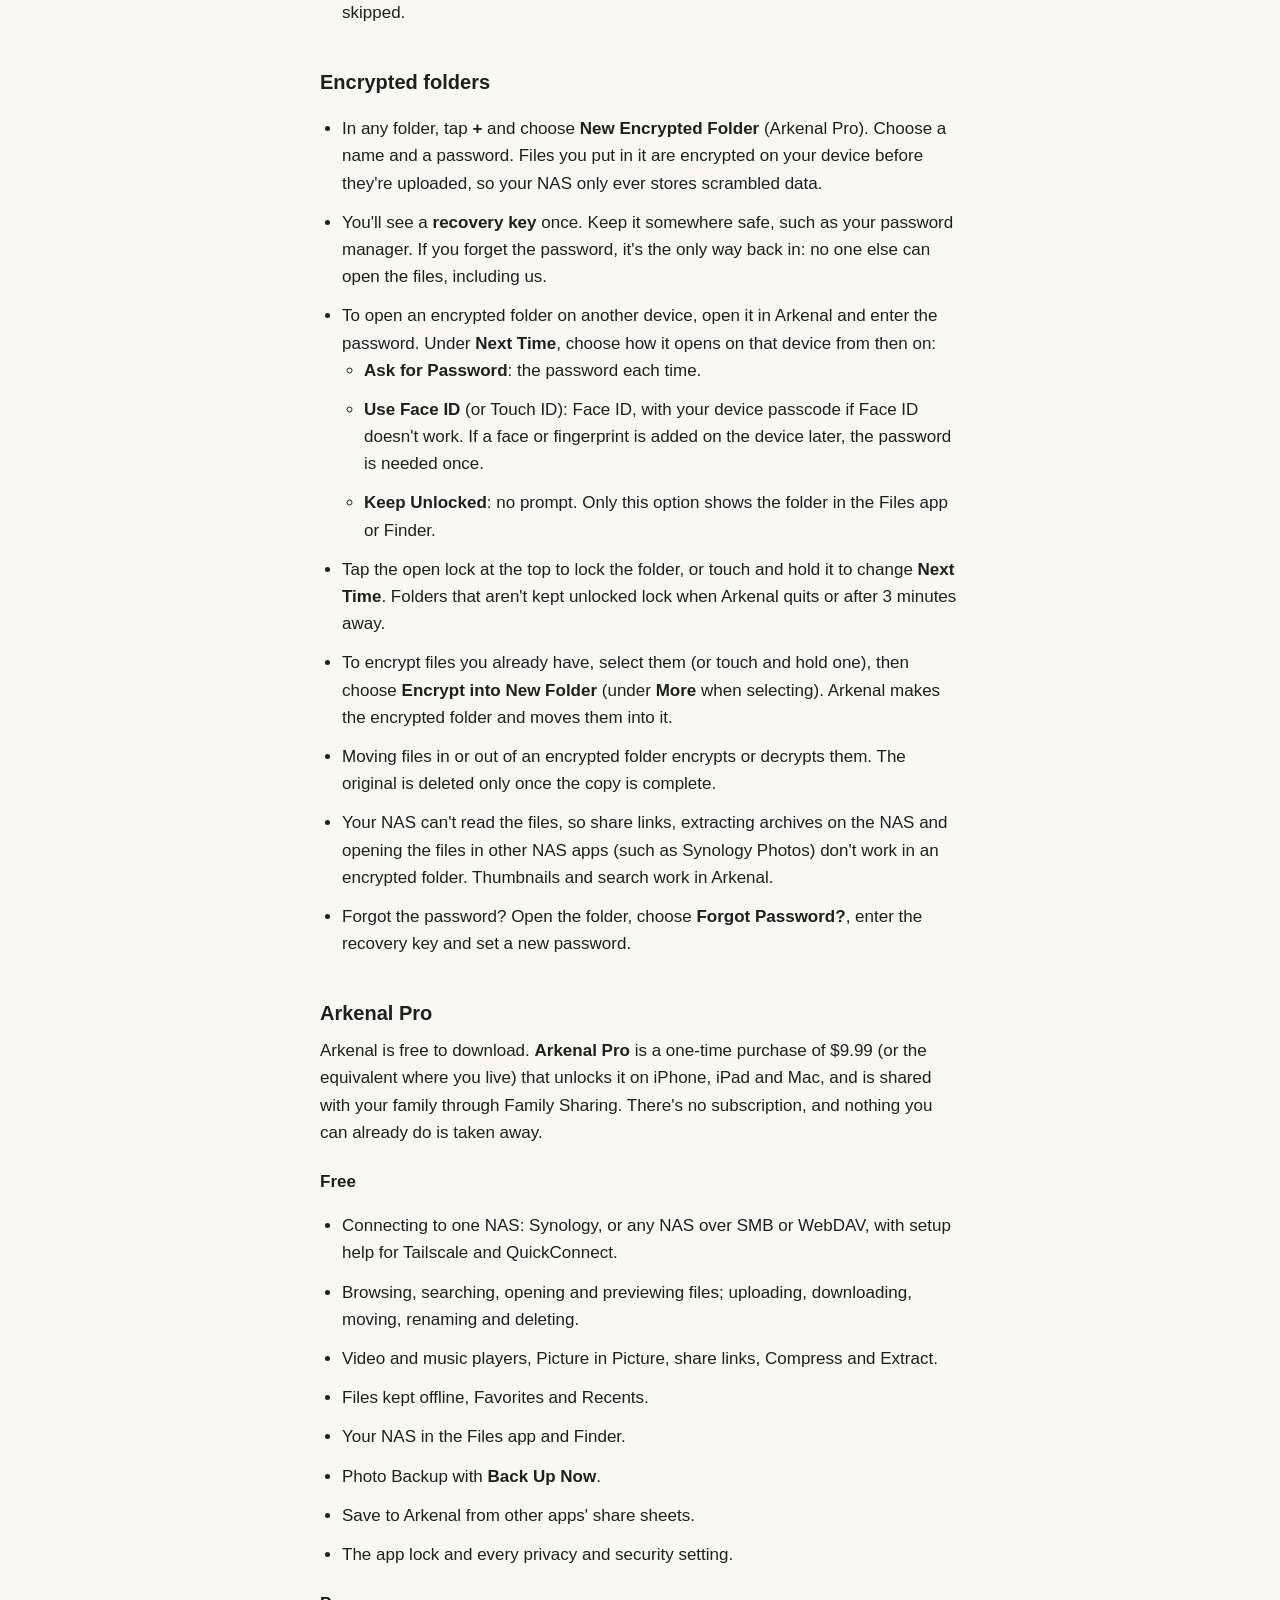
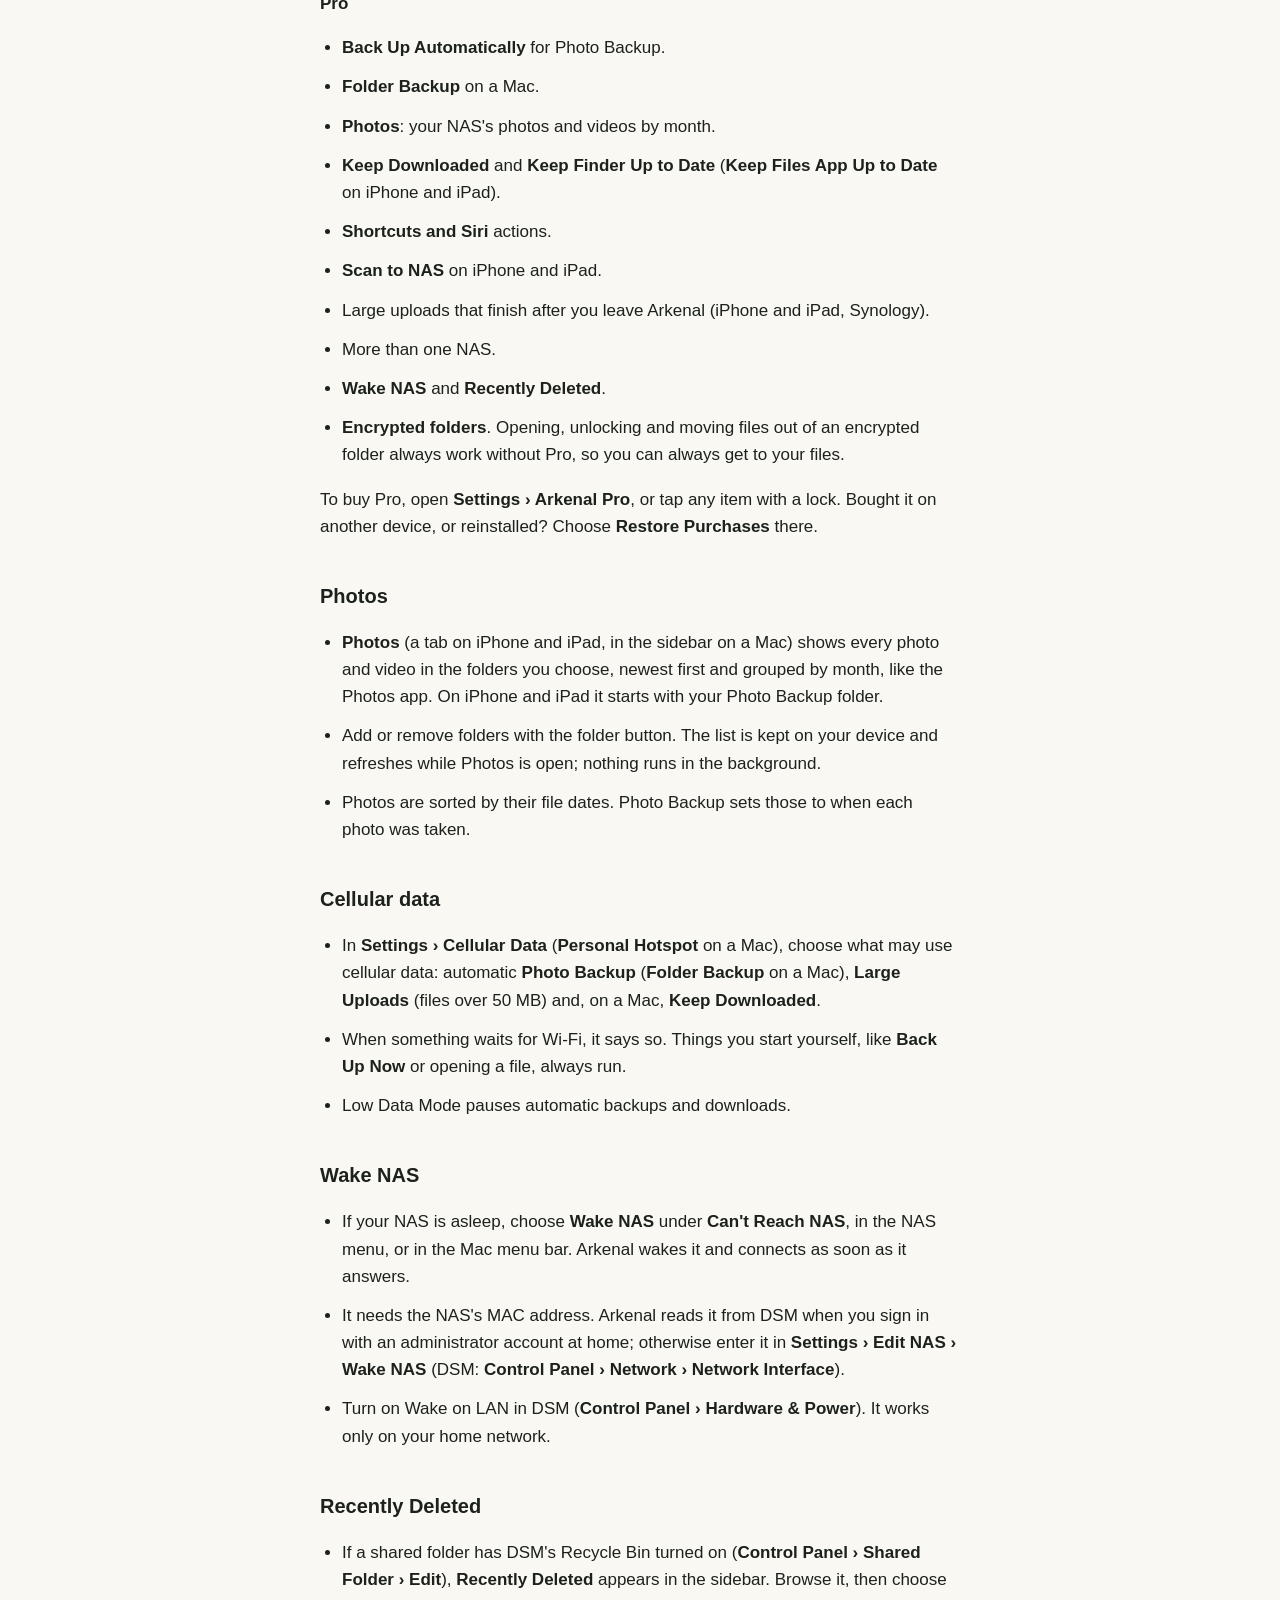
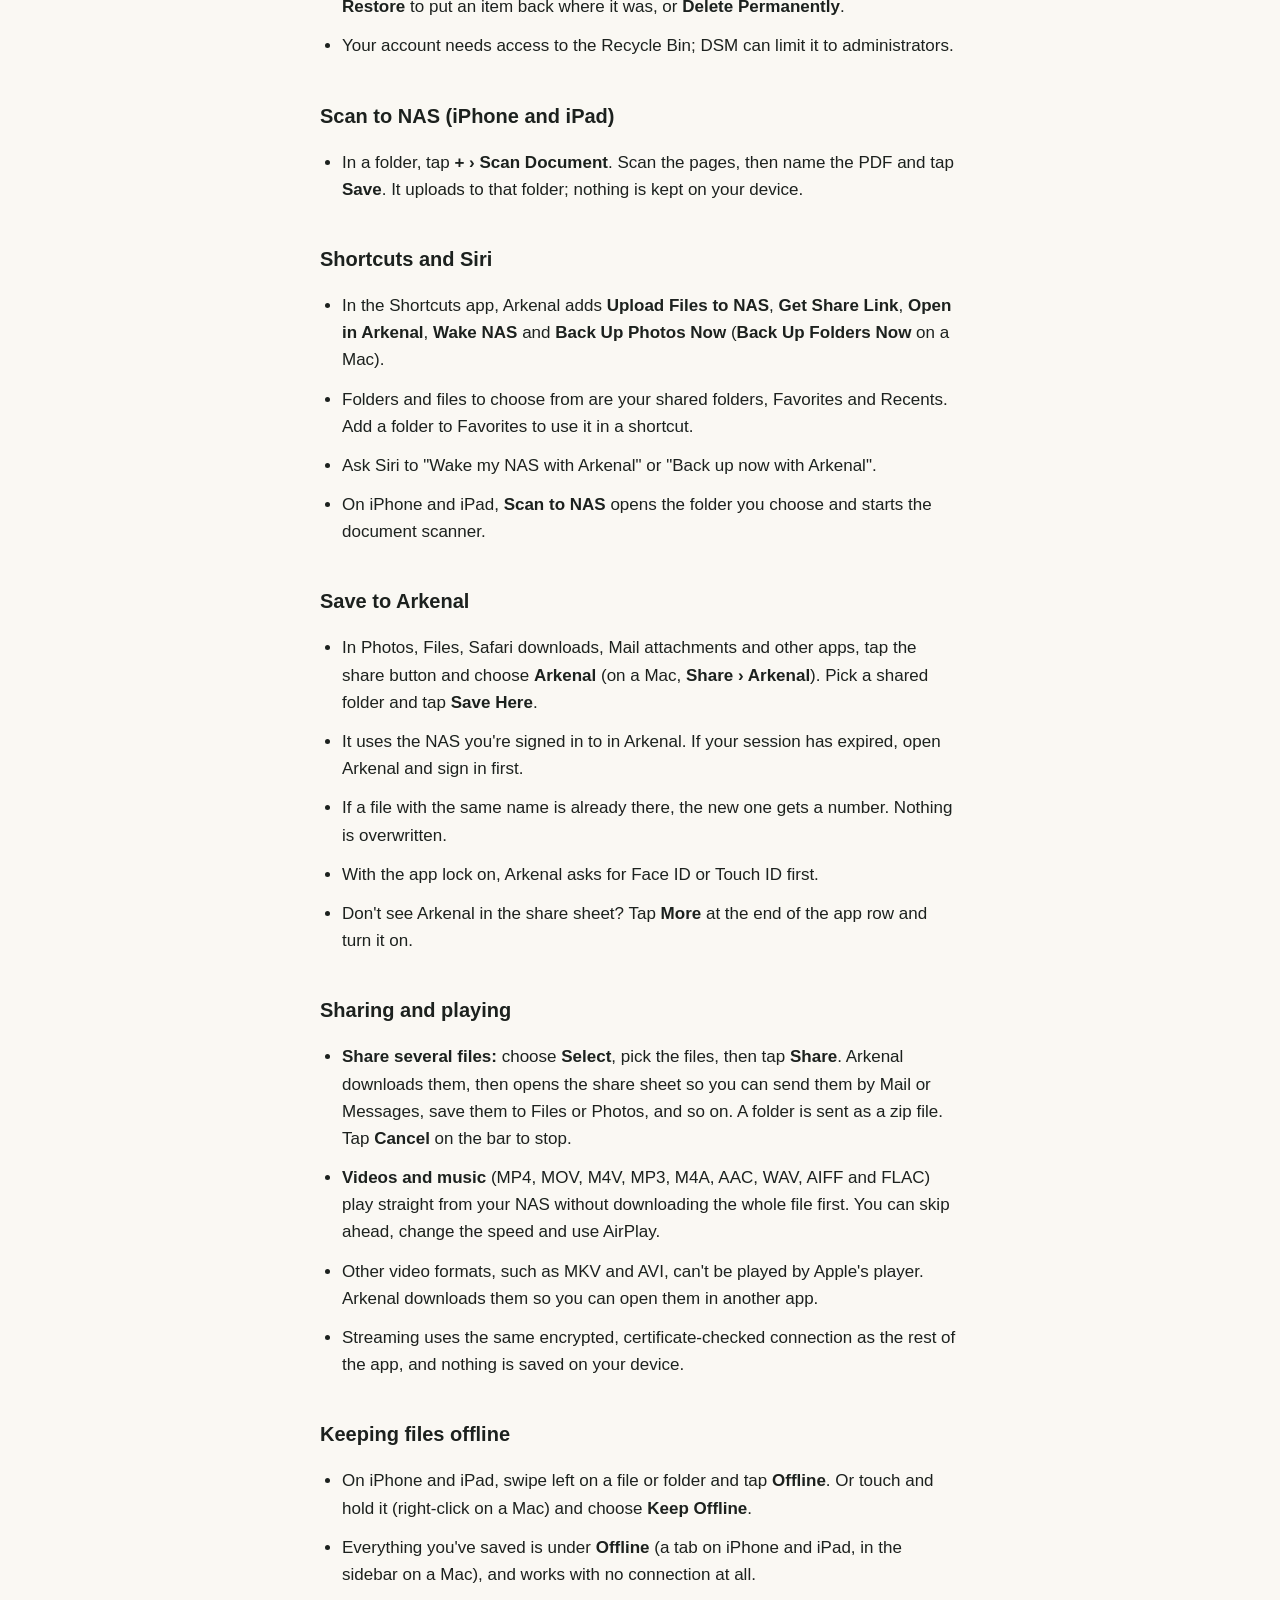
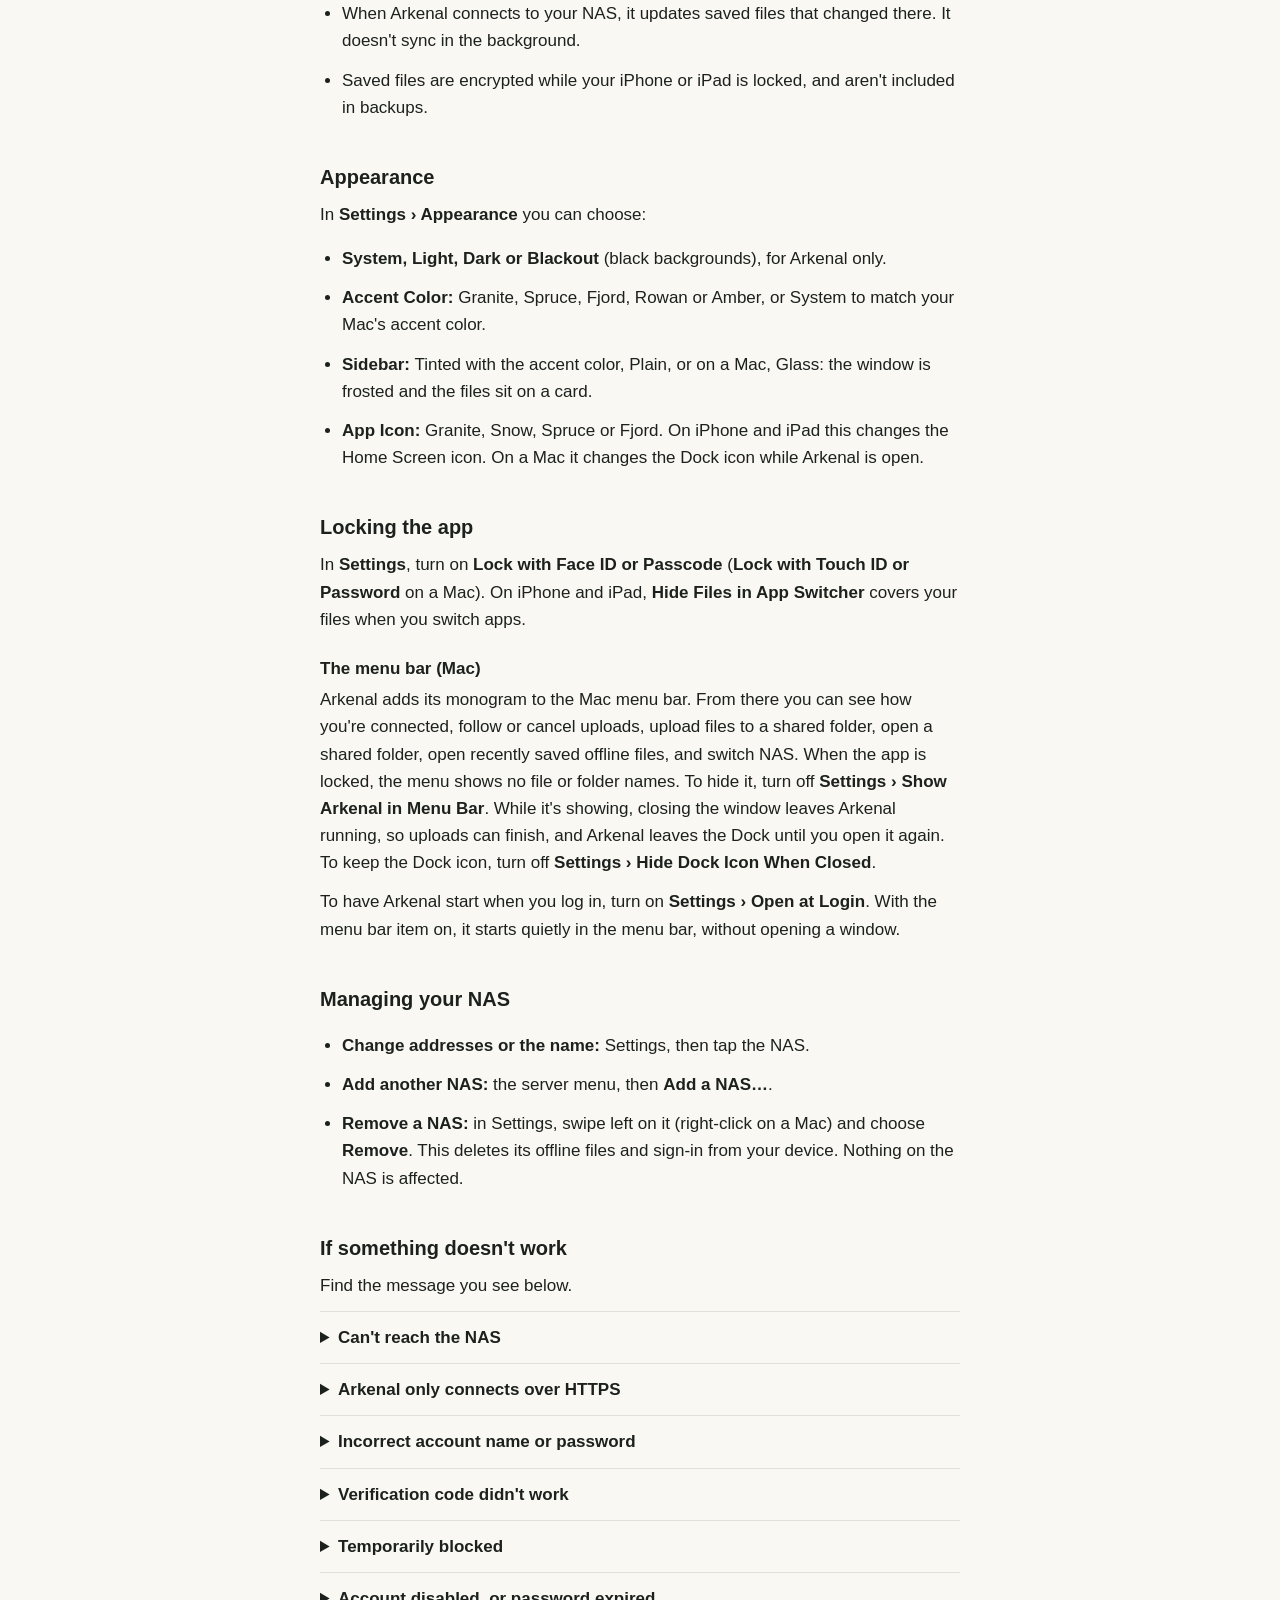
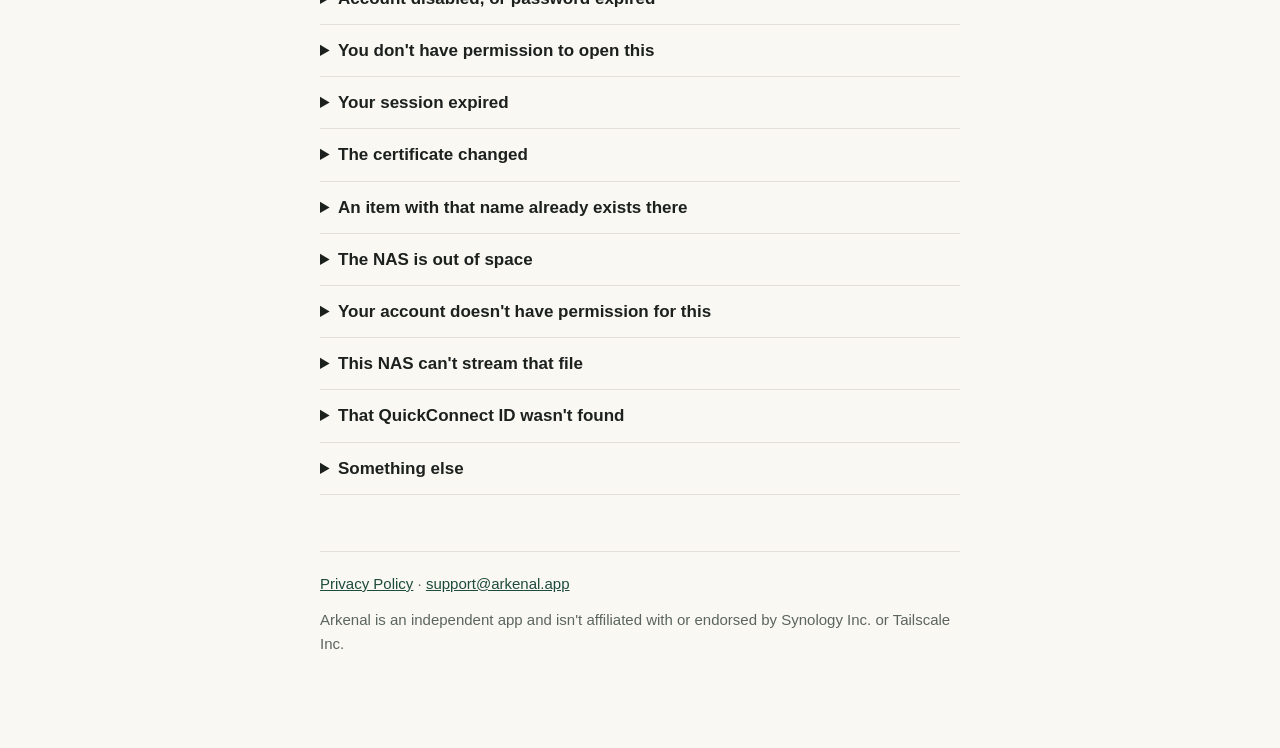
==== commit c803a014: "Mac: window tabs (New Tab, Open in New Tab) - The main window is now a window group with a fixed def" ====
--- a/harbor/site/support.html
+++ b/harbor/site/support.html
@@ -86,6 +86,7 @@
     <li>Shared folders themselves can only be created, renamed or removed in DSM.</li>
     <li><strong>Compress and extract:</strong> choose <strong>Compress</strong> in an item's menu (or with several selected) to make a zip next to it. If your NAS doesn't let apps compress, Arkenal zips the items on your device and uploads the zip instead, which takes longer for big folders. <strong>Extract Here</strong> unpacks an archive on the NAS: a single folder lands next to the archive, anything else goes into a new folder named after it. Nothing already there is replaced. Password-protected archives have to be extracted in DSM.</li>
     <li><strong>Search:</strong> the Search tab on iPhone and iPad looks through every shared folder at once; the search field in a folder looks only there.</li>
+    <li><strong>Tabs (Mac):</strong> File › New Tab (⌘T), or <strong>Open in New Tab</strong> in a folder's menu. Drag a tab out to make it a window.</li>
     <li><strong>Favorites:</strong> choose <strong>Add to Favorites</strong> in a folder's menu to pin it to the sidebar.</li>
     <li><strong>Recents:</strong> files you've opened are listed under <strong>Recents</strong> (a tab on iPhone and iPad, in the sidebar on a Mac). Tap <strong>Clear</strong> to empty it, or turn off <strong>Settings › Show Recents</strong>.</li>
   </ul>
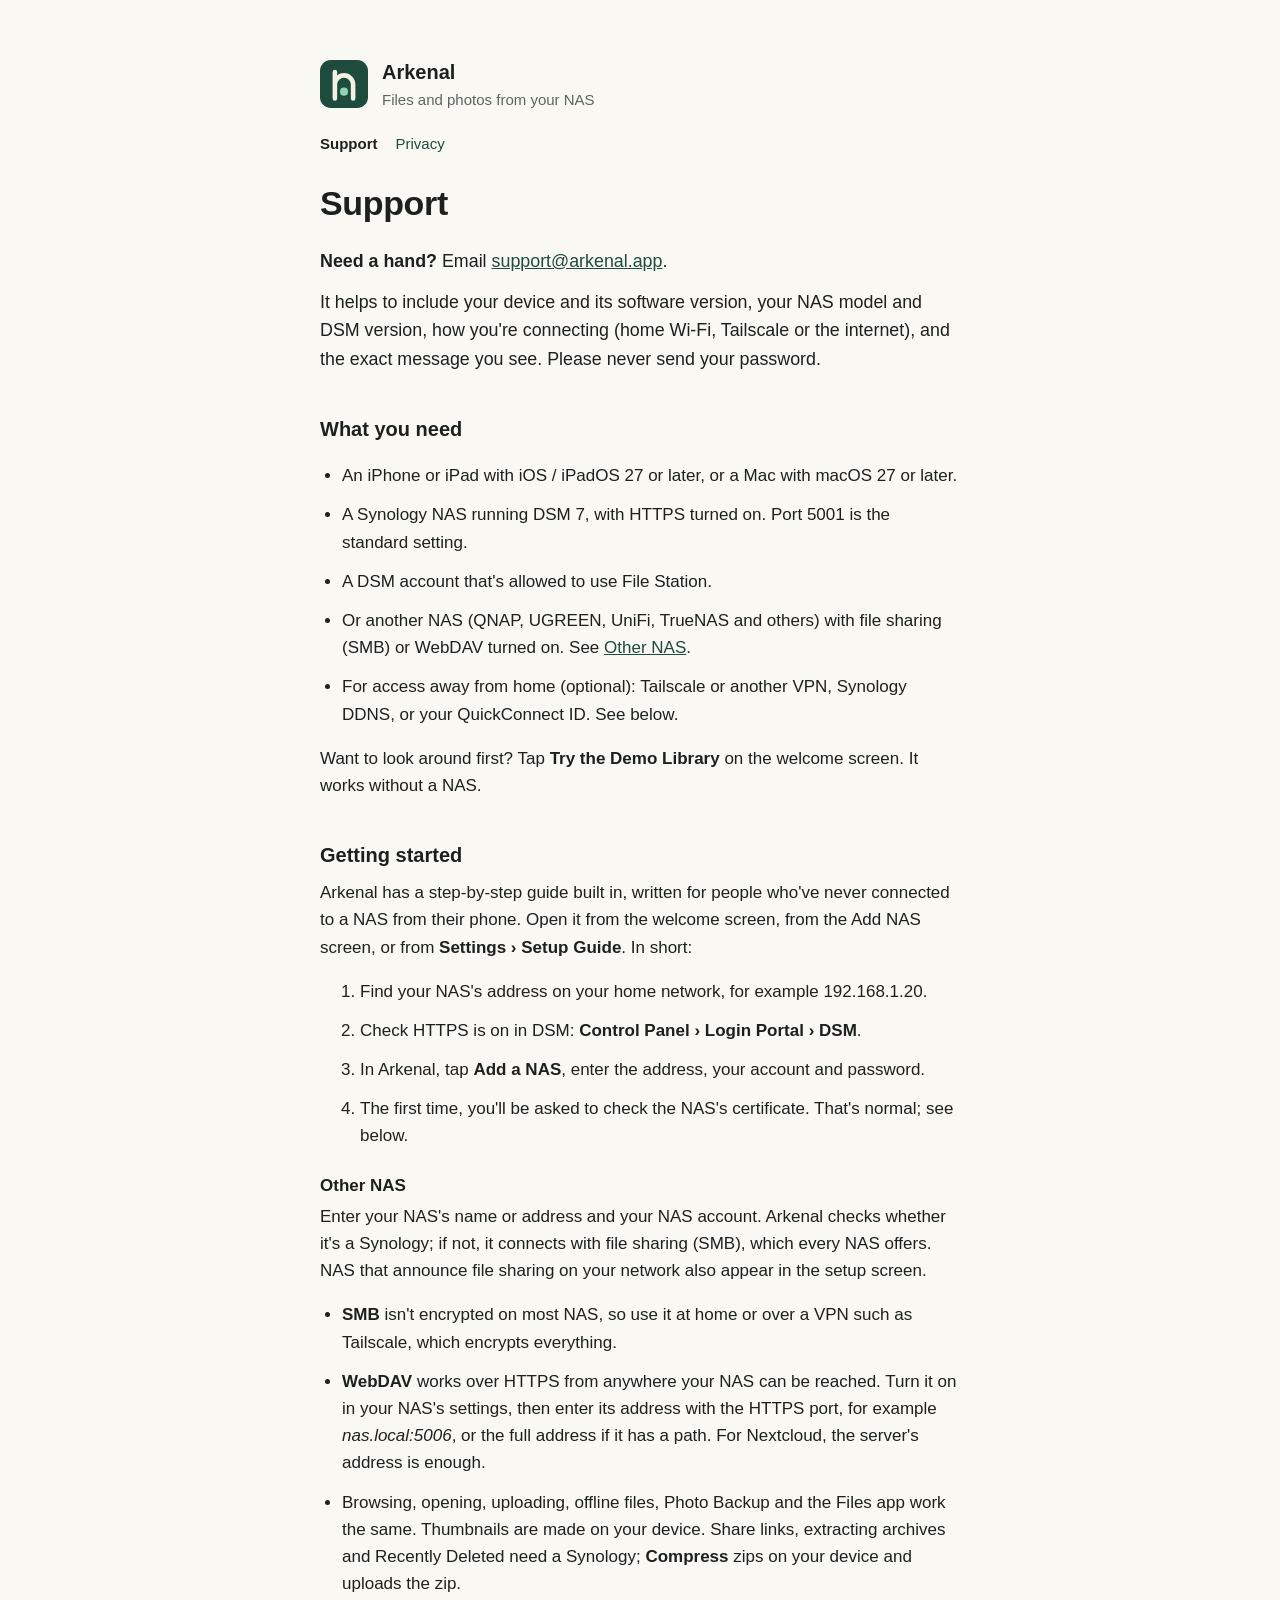
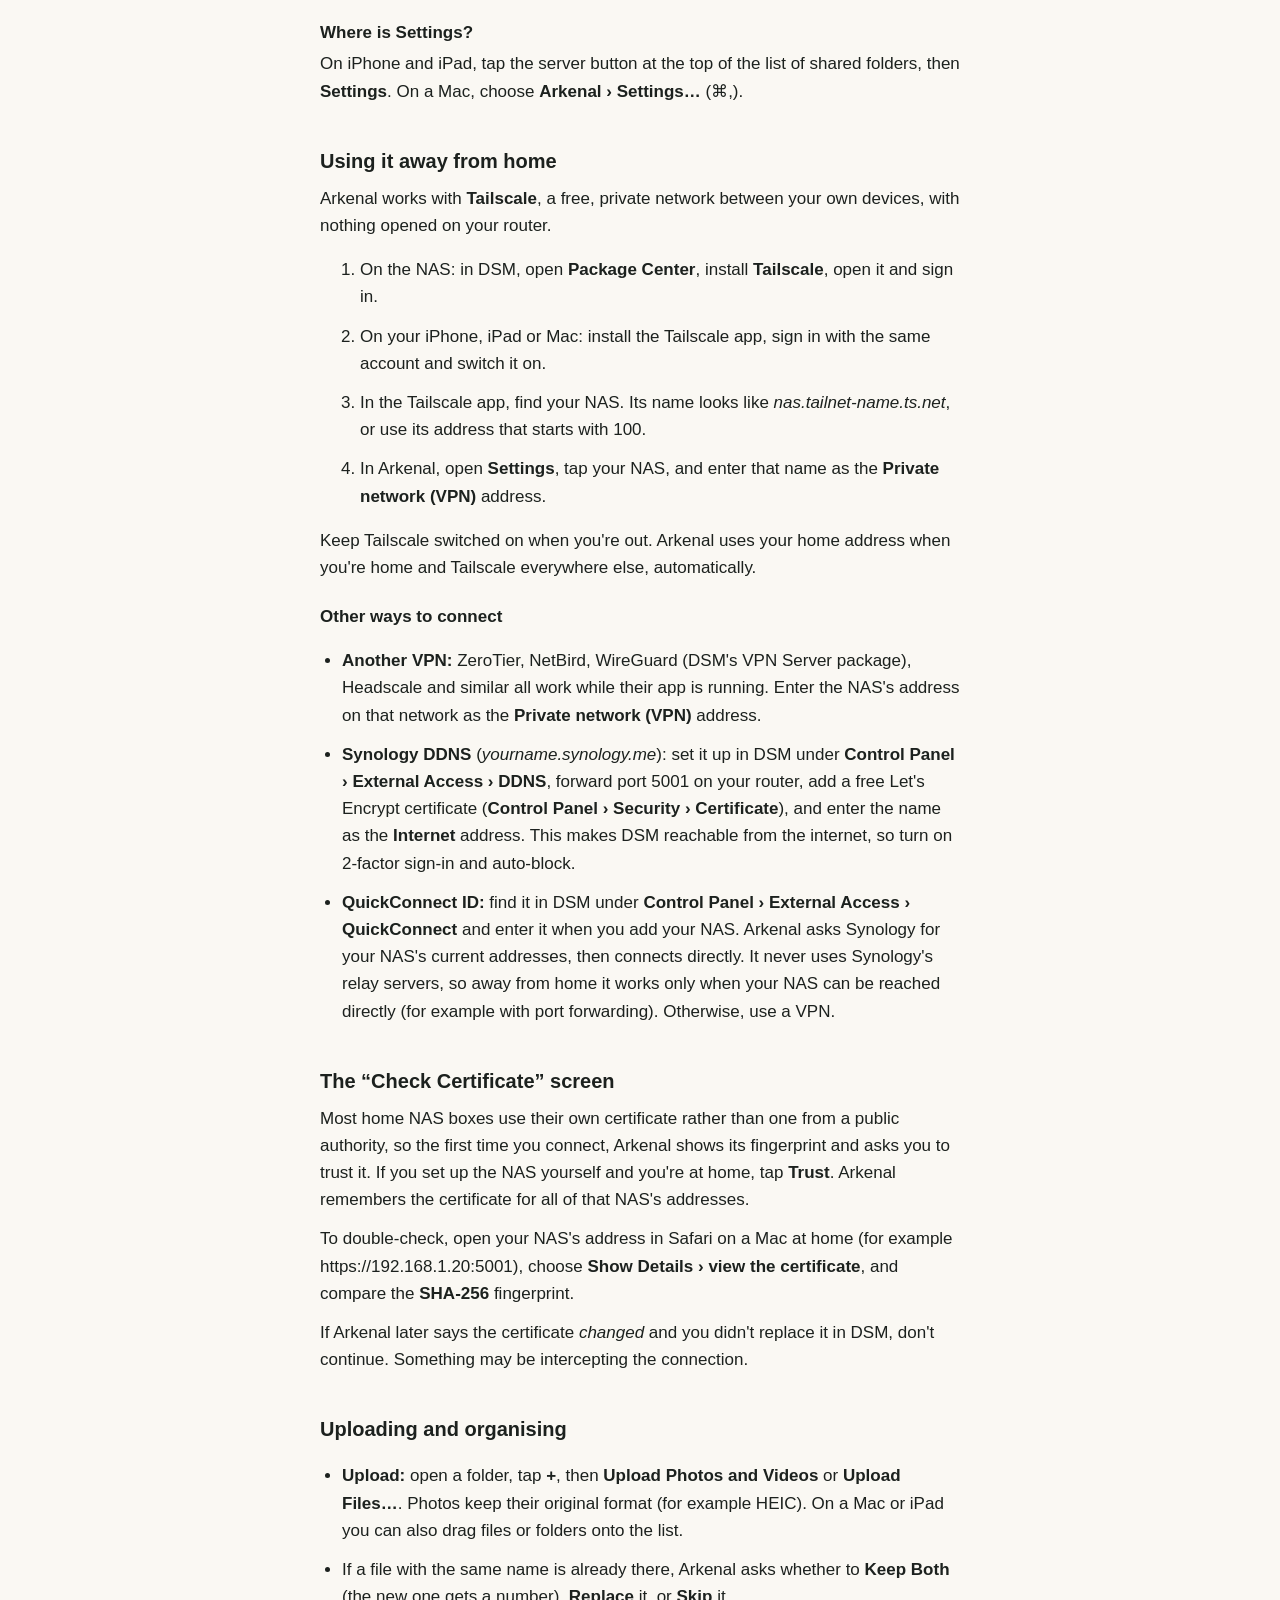
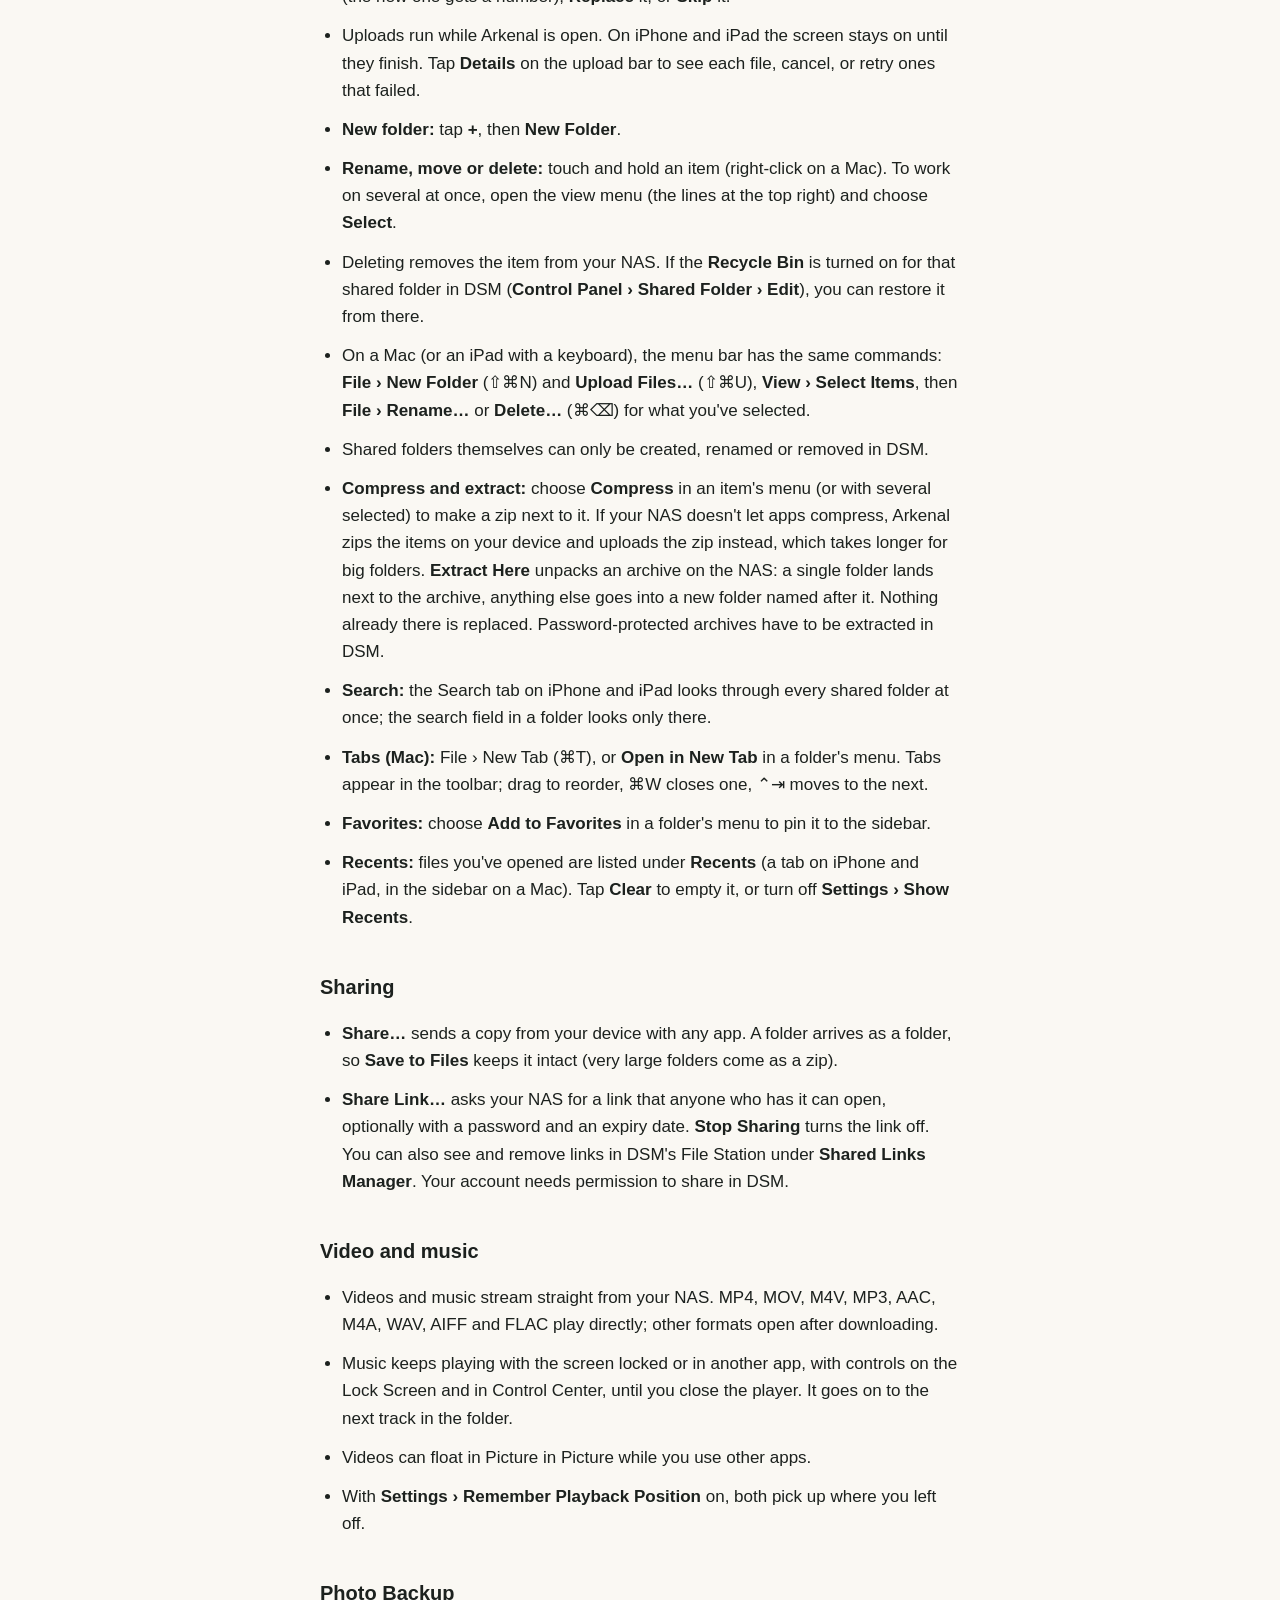
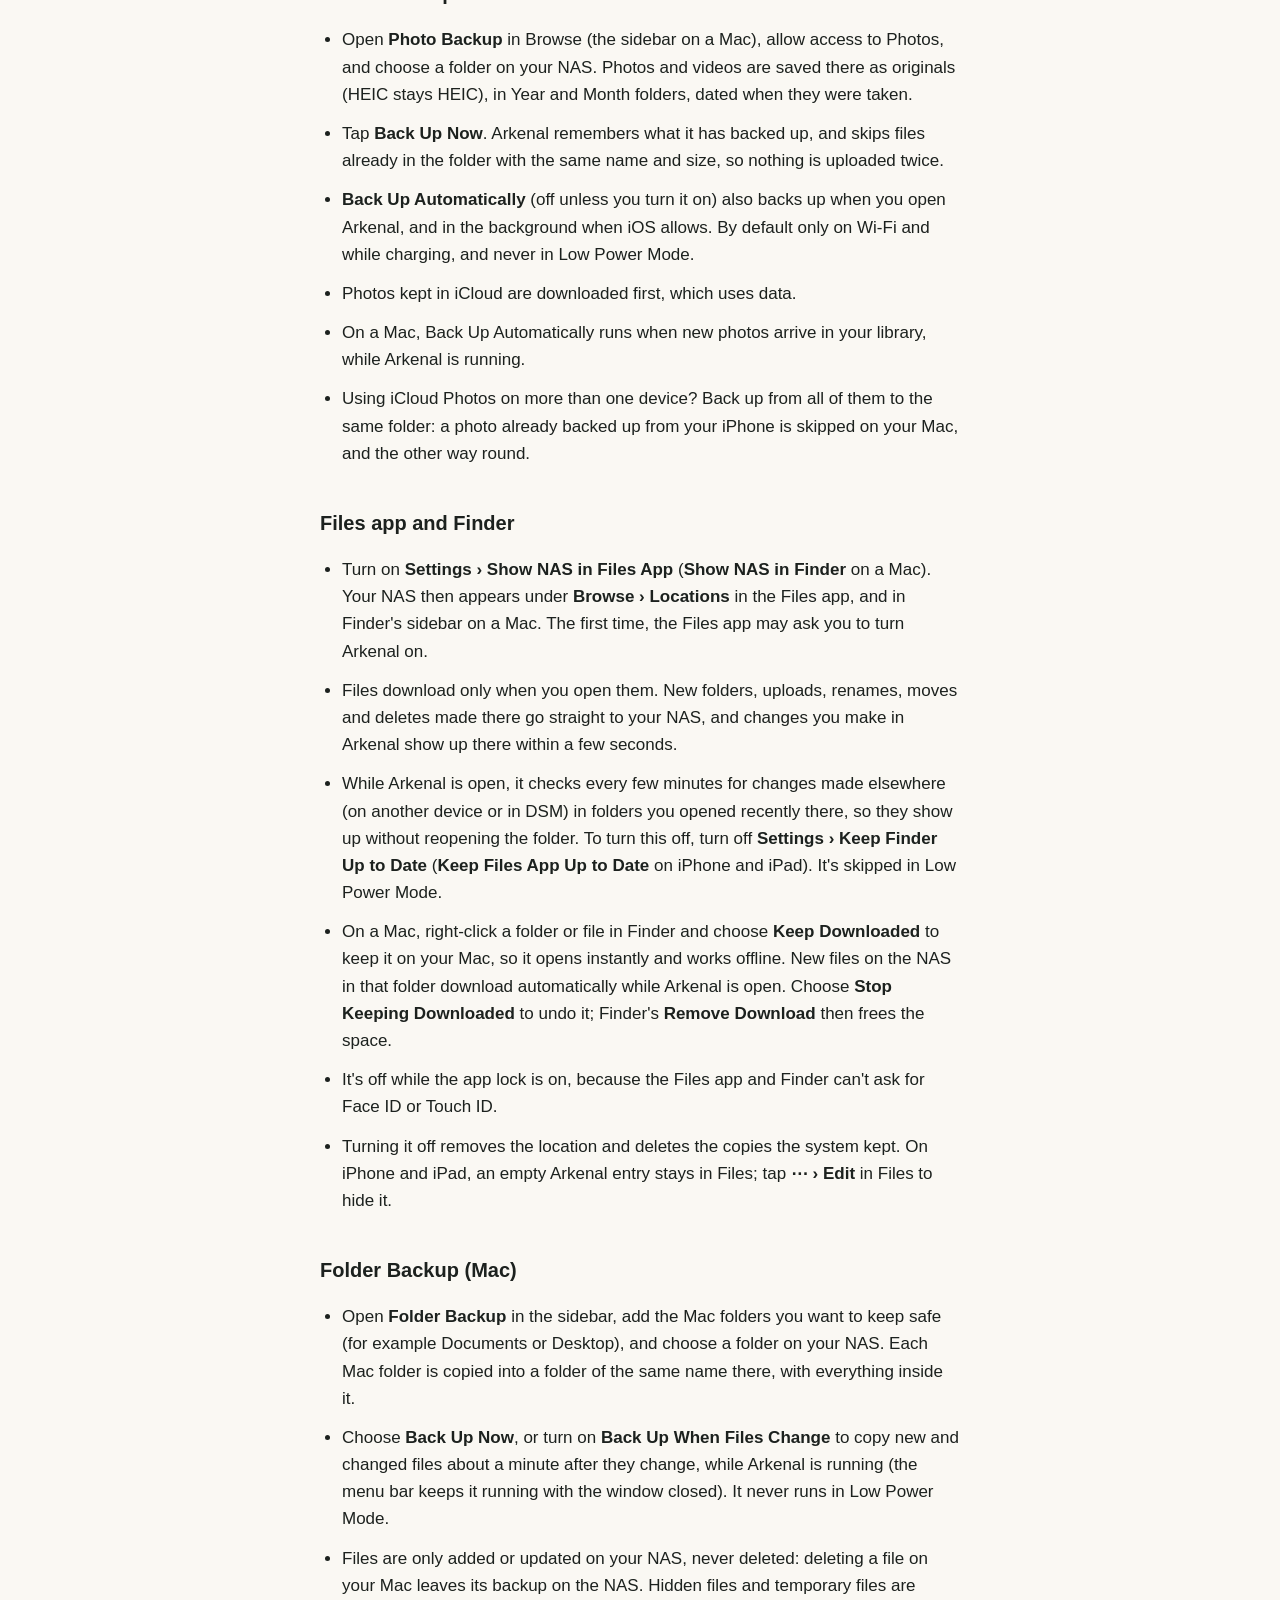
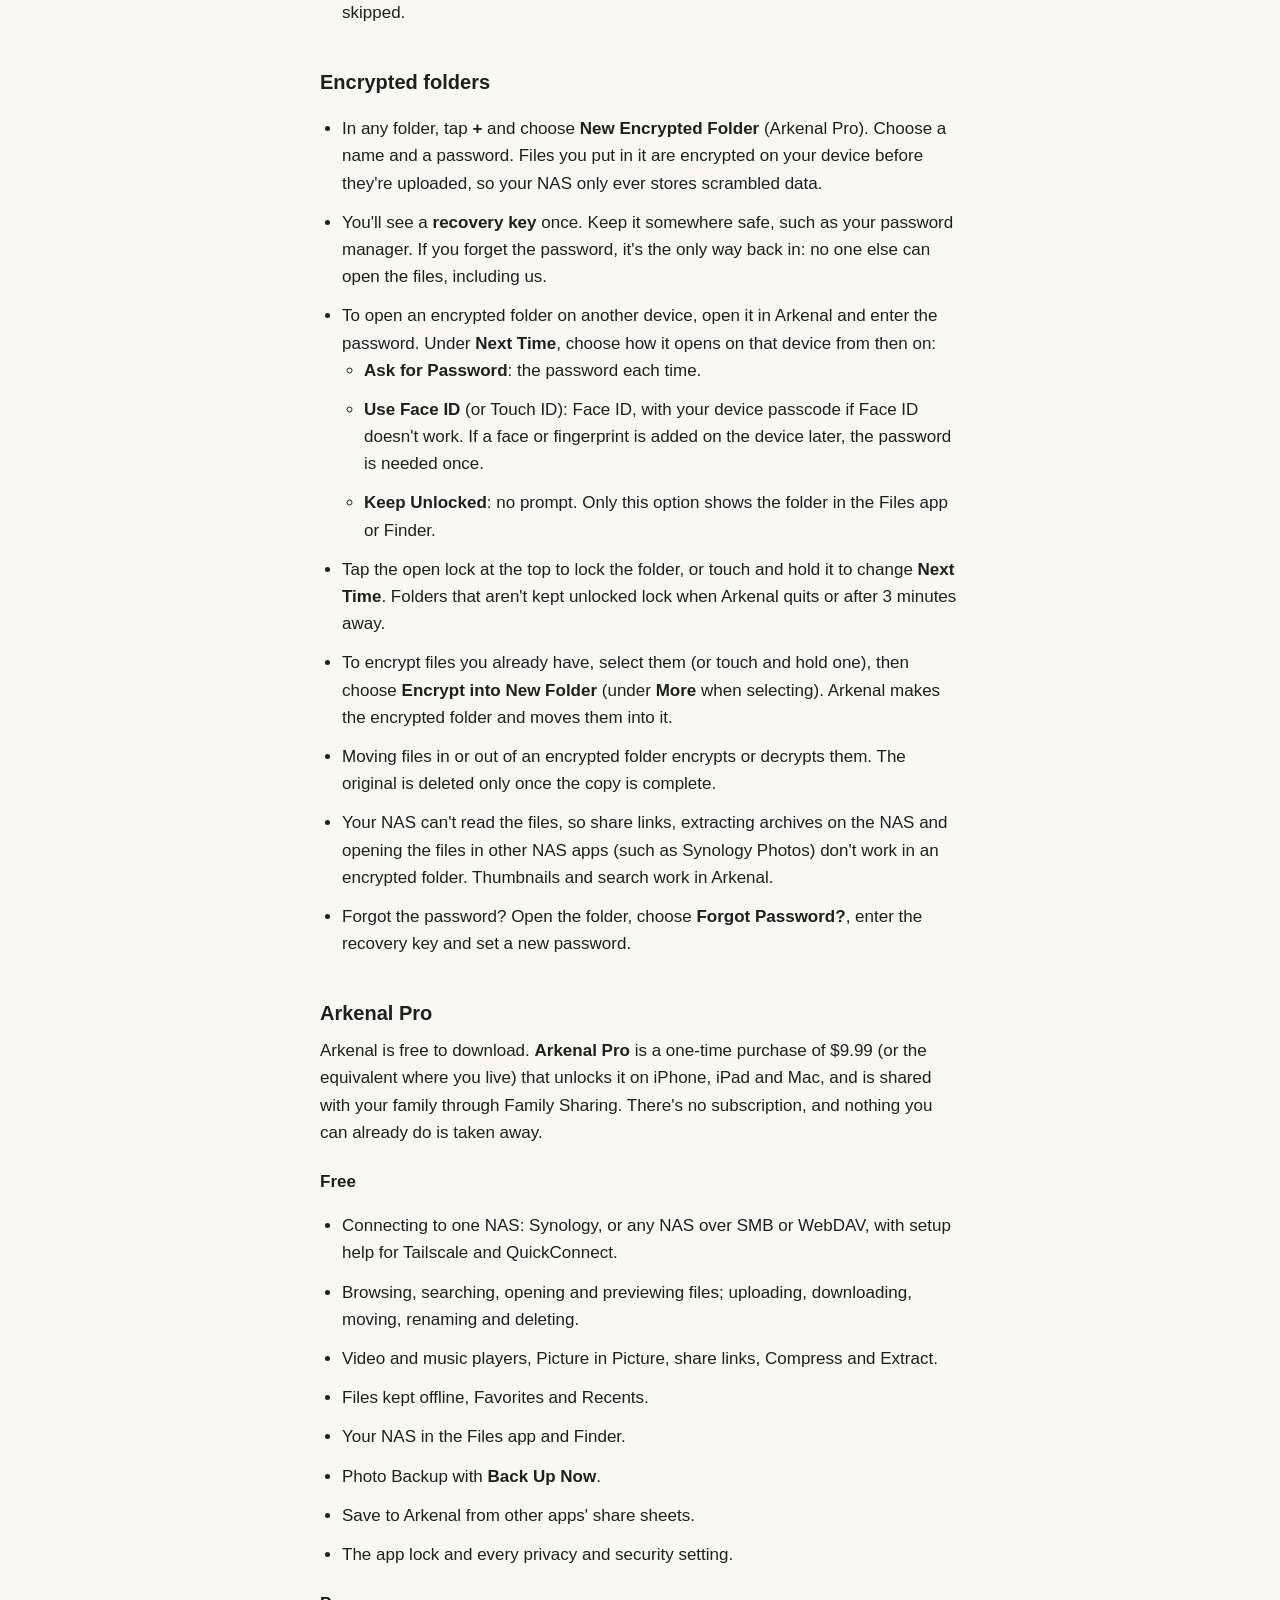
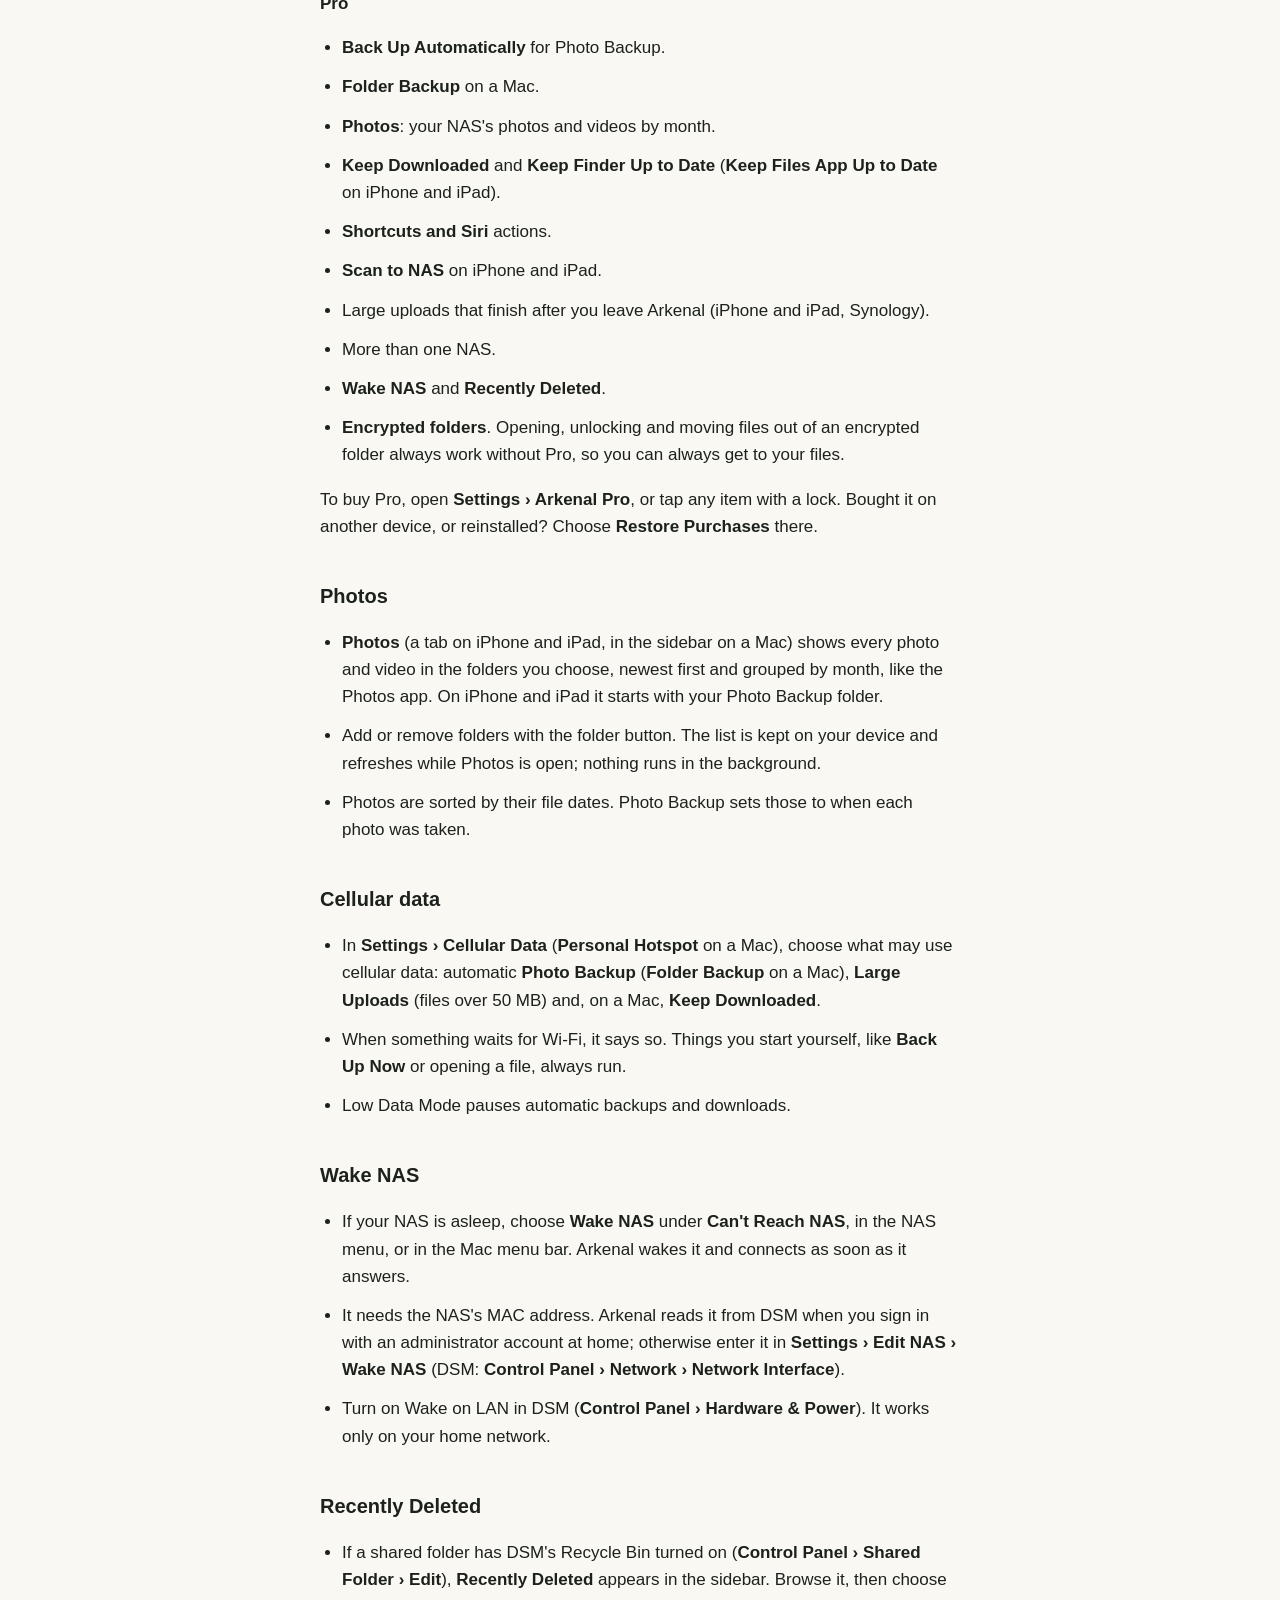
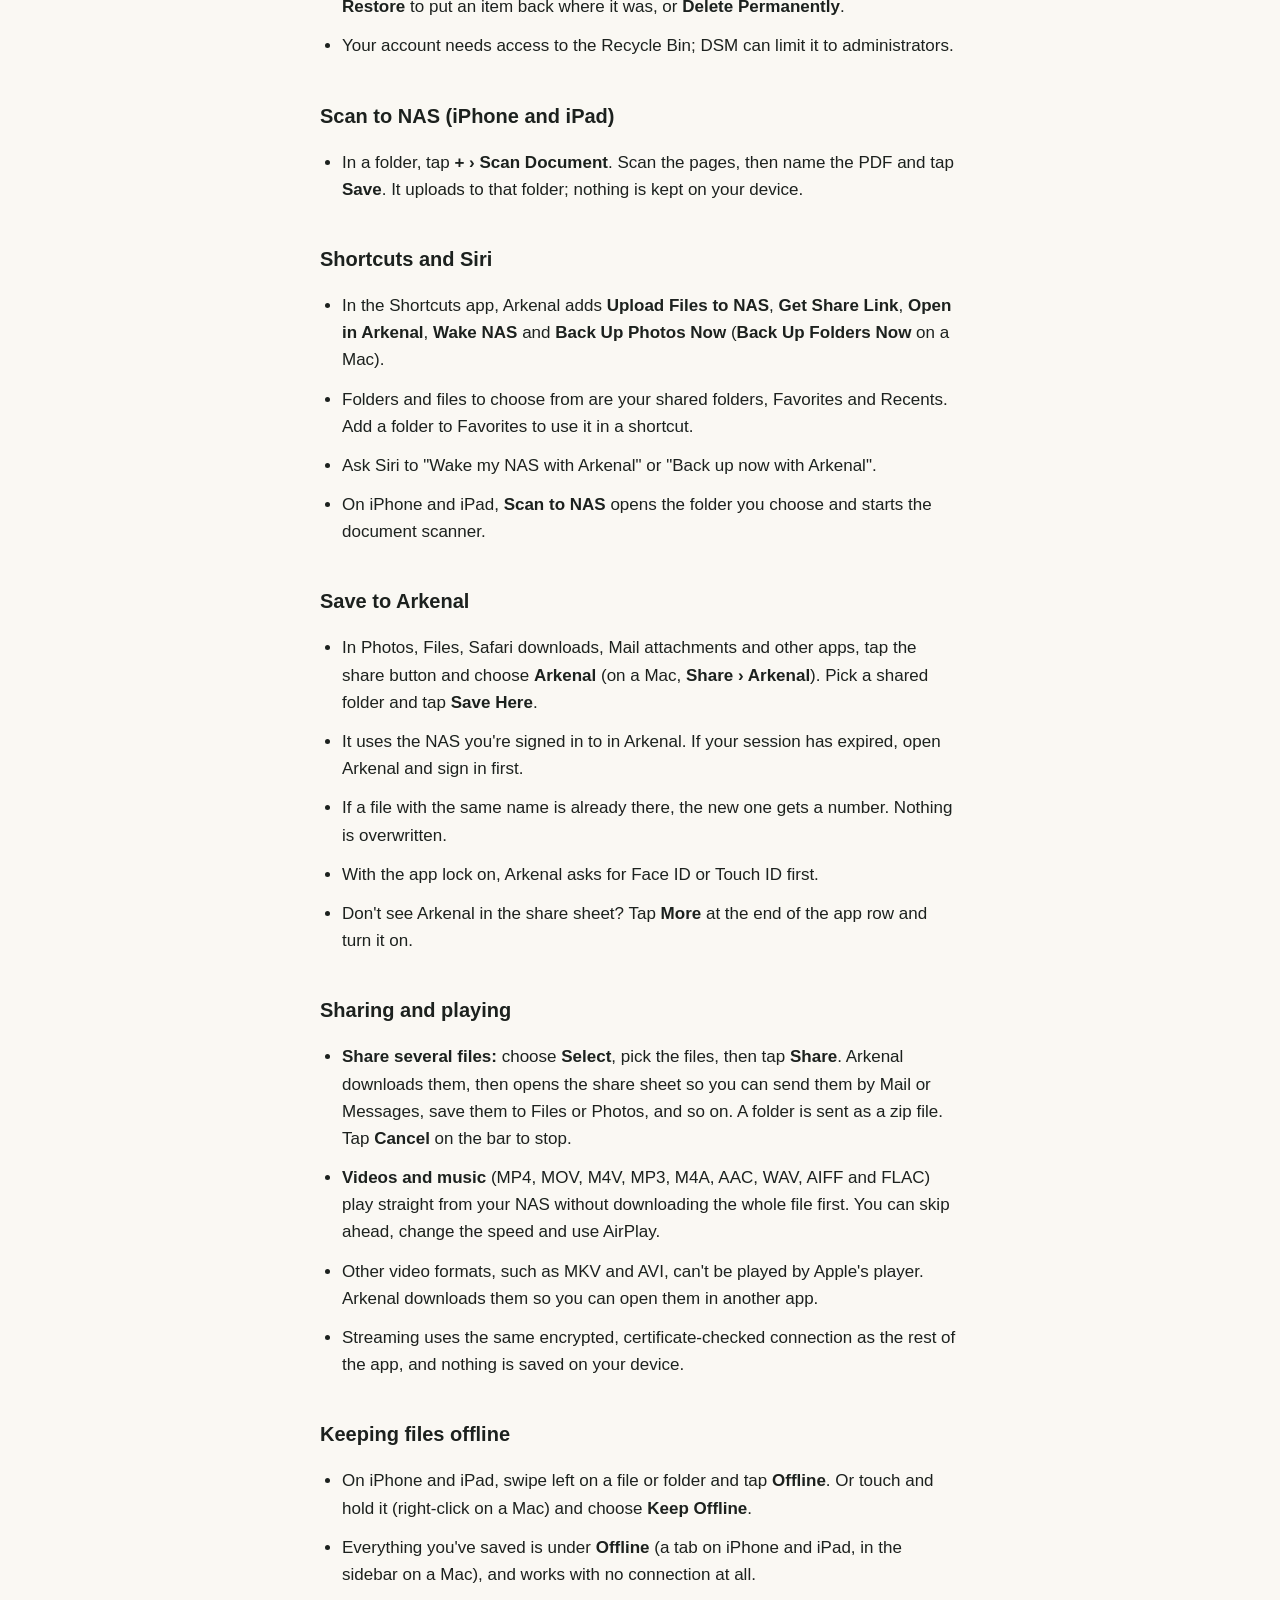
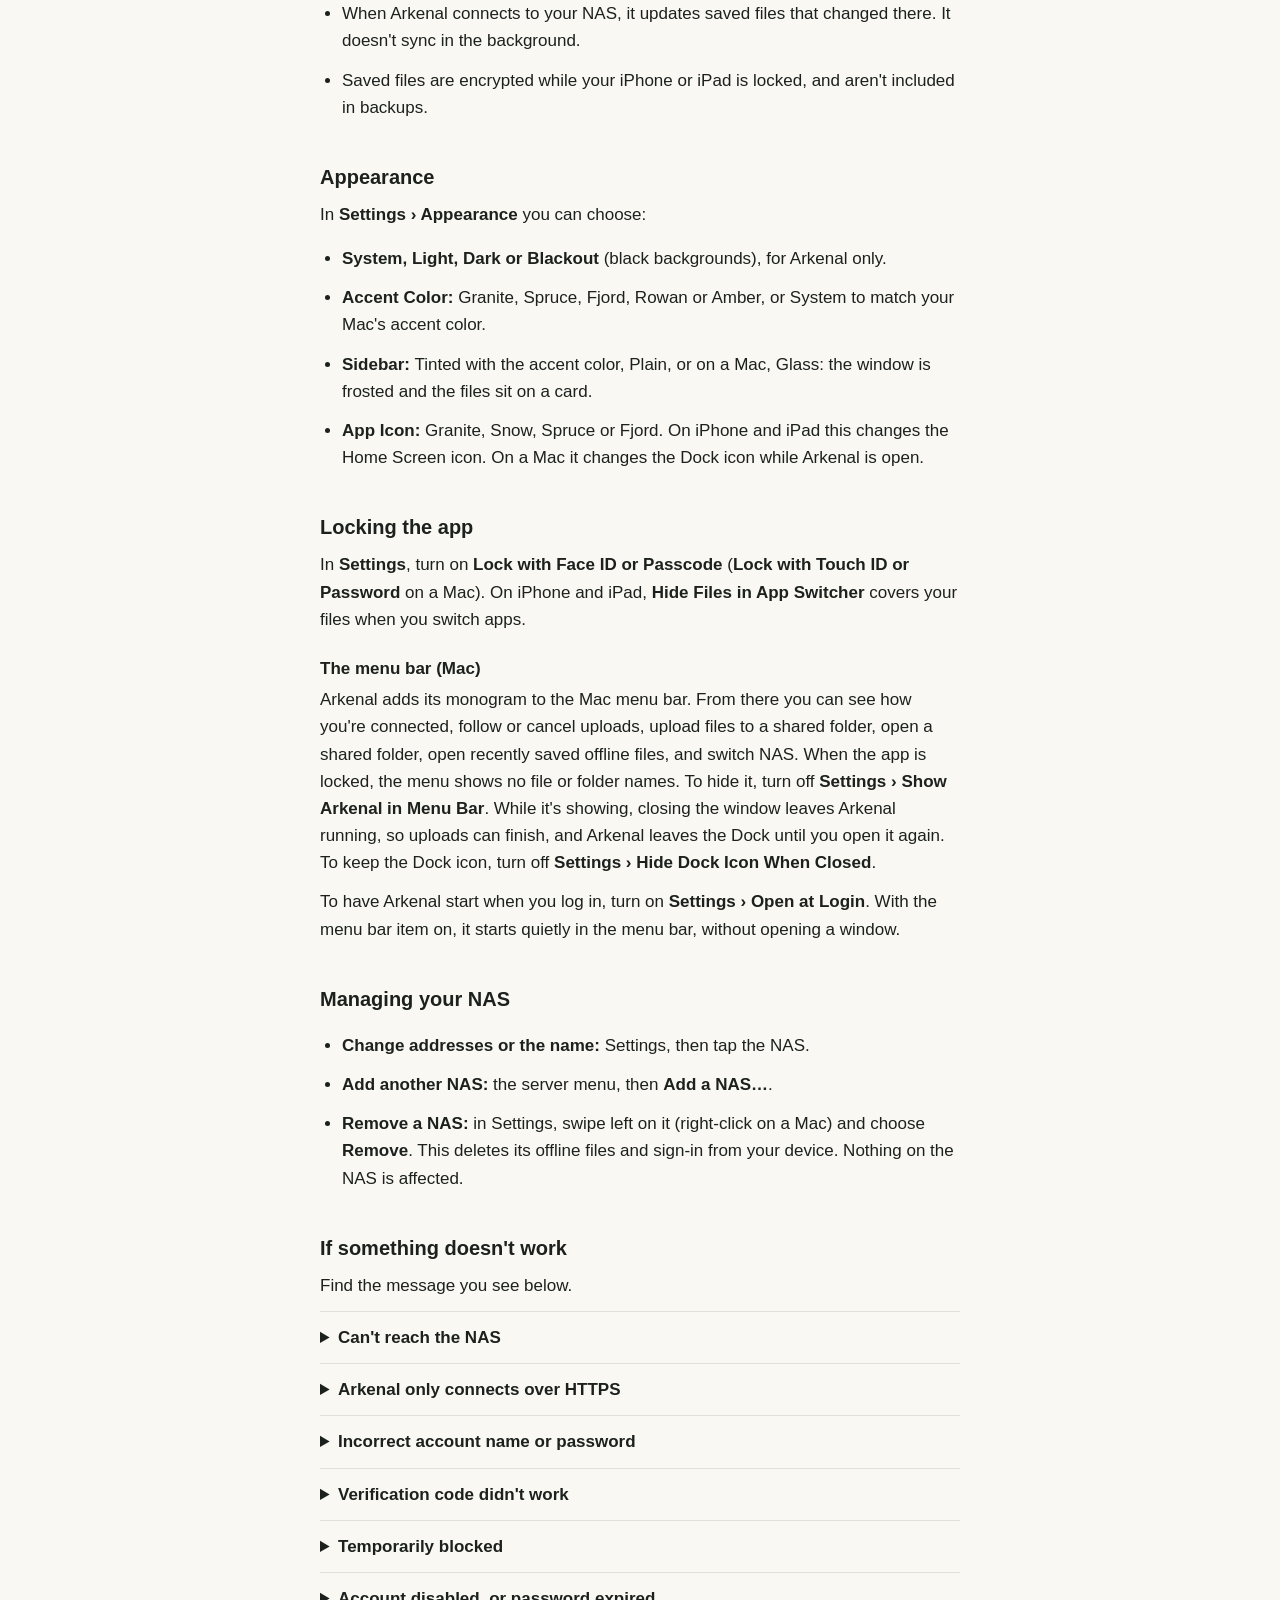
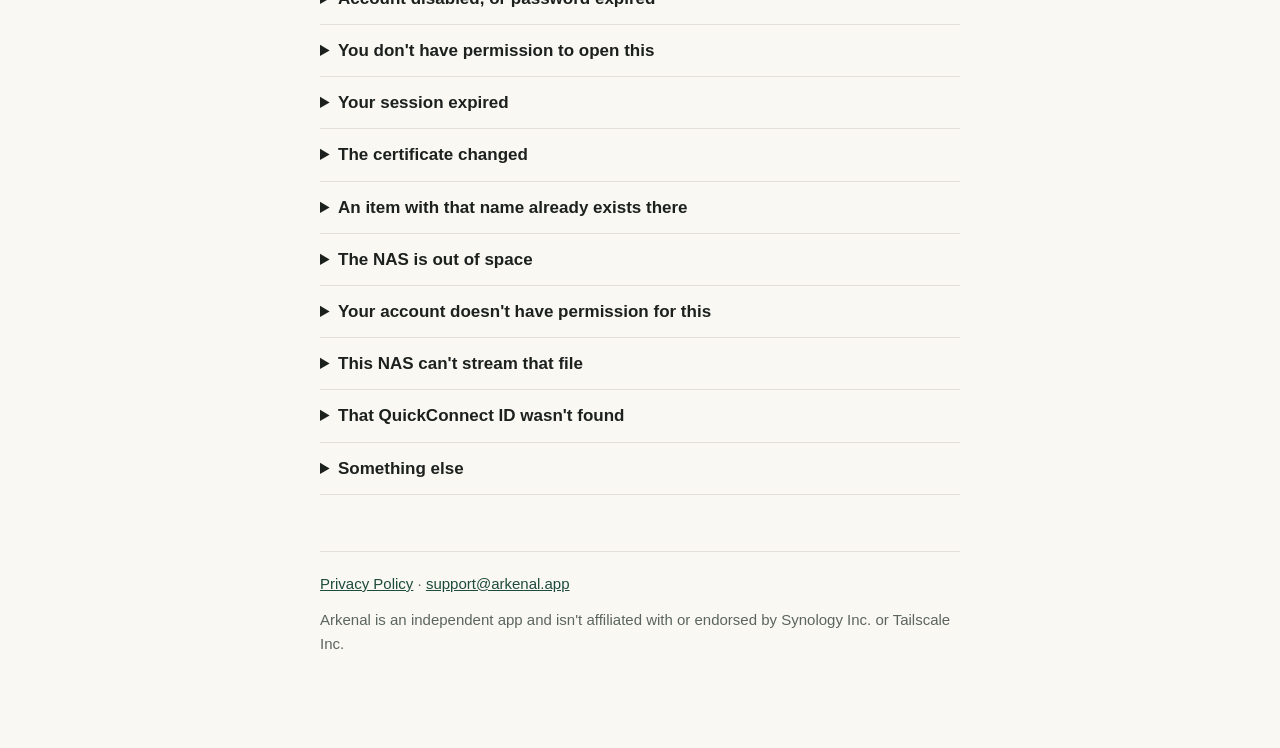
==== commit e035689d: "Mac: tabs as chips in the toolbar row Replaces native macOS window tabs (a second gray strip under t" ====
--- a/harbor/site/support.html
+++ b/harbor/site/support.html
@@ -86,7 +86,7 @@
     <li>Shared folders themselves can only be created, renamed or removed in DSM.</li>
     <li><strong>Compress and extract:</strong> choose <strong>Compress</strong> in an item's menu (or with several selected) to make a zip next to it. If your NAS doesn't let apps compress, Arkenal zips the items on your device and uploads the zip instead, which takes longer for big folders. <strong>Extract Here</strong> unpacks an archive on the NAS: a single folder lands next to the archive, anything else goes into a new folder named after it. Nothing already there is replaced. Password-protected archives have to be extracted in DSM.</li>
     <li><strong>Search:</strong> the Search tab on iPhone and iPad looks through every shared folder at once; the search field in a folder looks only there.</li>
-    <li><strong>Tabs (Mac):</strong> File › New Tab (⌘T), or <strong>Open in New Tab</strong> in a folder's menu. Drag a tab out to make it a window.</li>
+    <li><strong>Tabs (Mac):</strong> File › New Tab (⌘T), or <strong>Open in New Tab</strong> in a folder's menu. Tabs appear in the toolbar; drag to reorder, ⌘W closes one, ⌃⇥ moves to the next.</li>
     <li><strong>Favorites:</strong> choose <strong>Add to Favorites</strong> in a folder's menu to pin it to the sidebar.</li>
     <li><strong>Recents:</strong> files you've opened are listed under <strong>Recents</strong> (a tab on iPhone and iPad, in the sidebar on a Mac). Tap <strong>Clear</strong> to empty it, or turn off <strong>Settings › Show Recents</strong>.</li>
   </ul>
